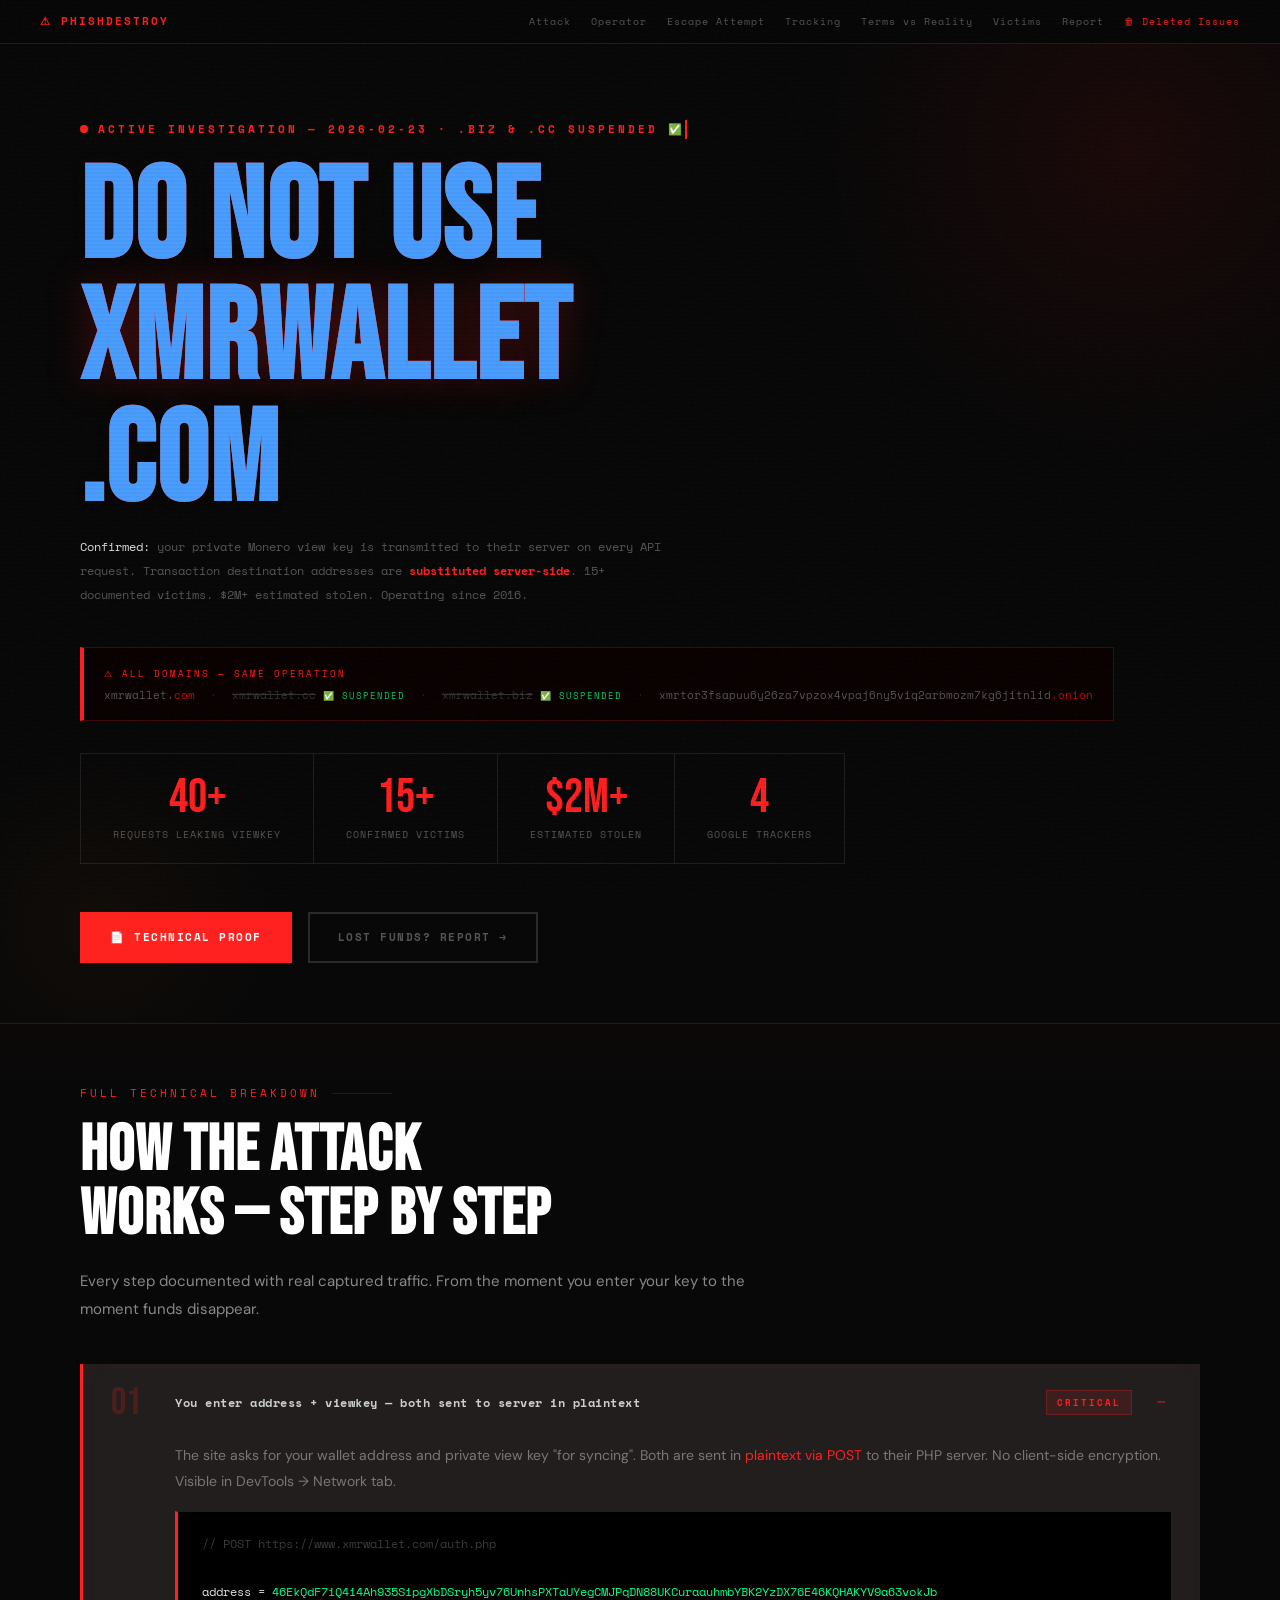
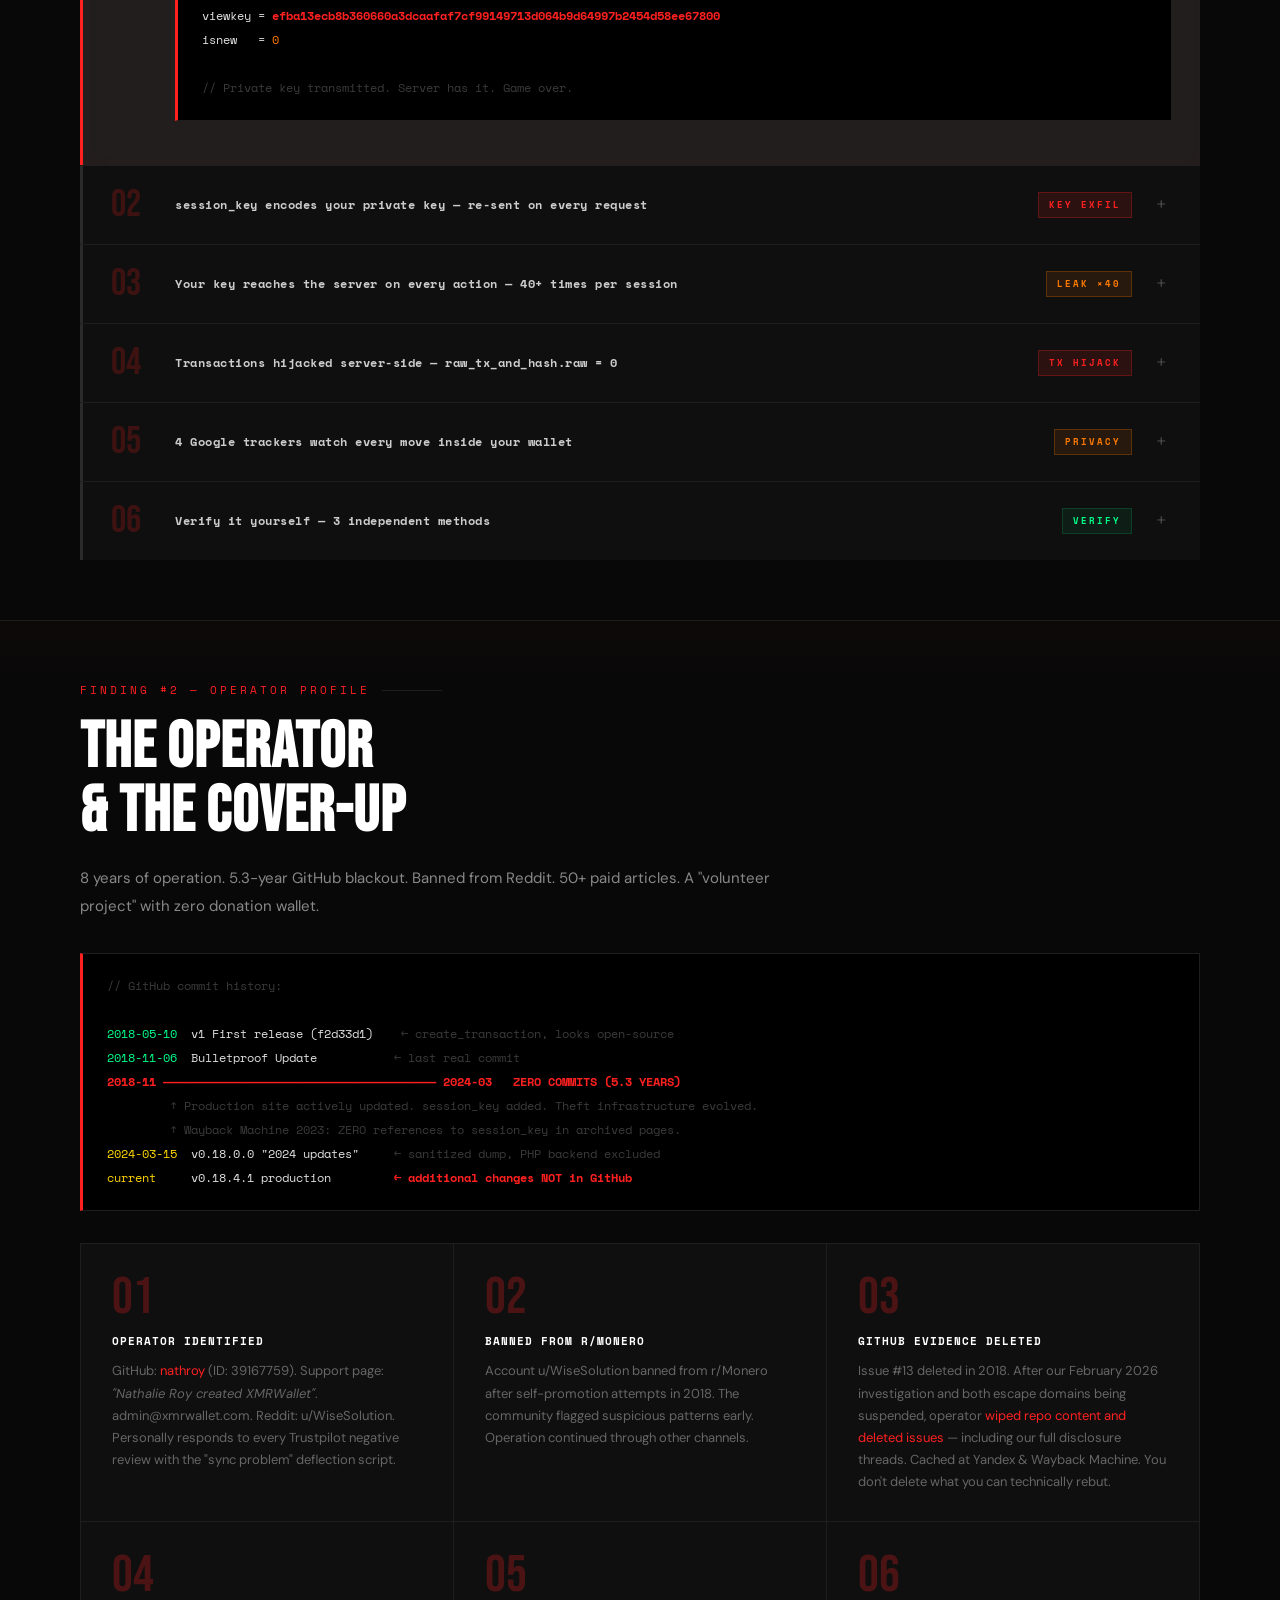
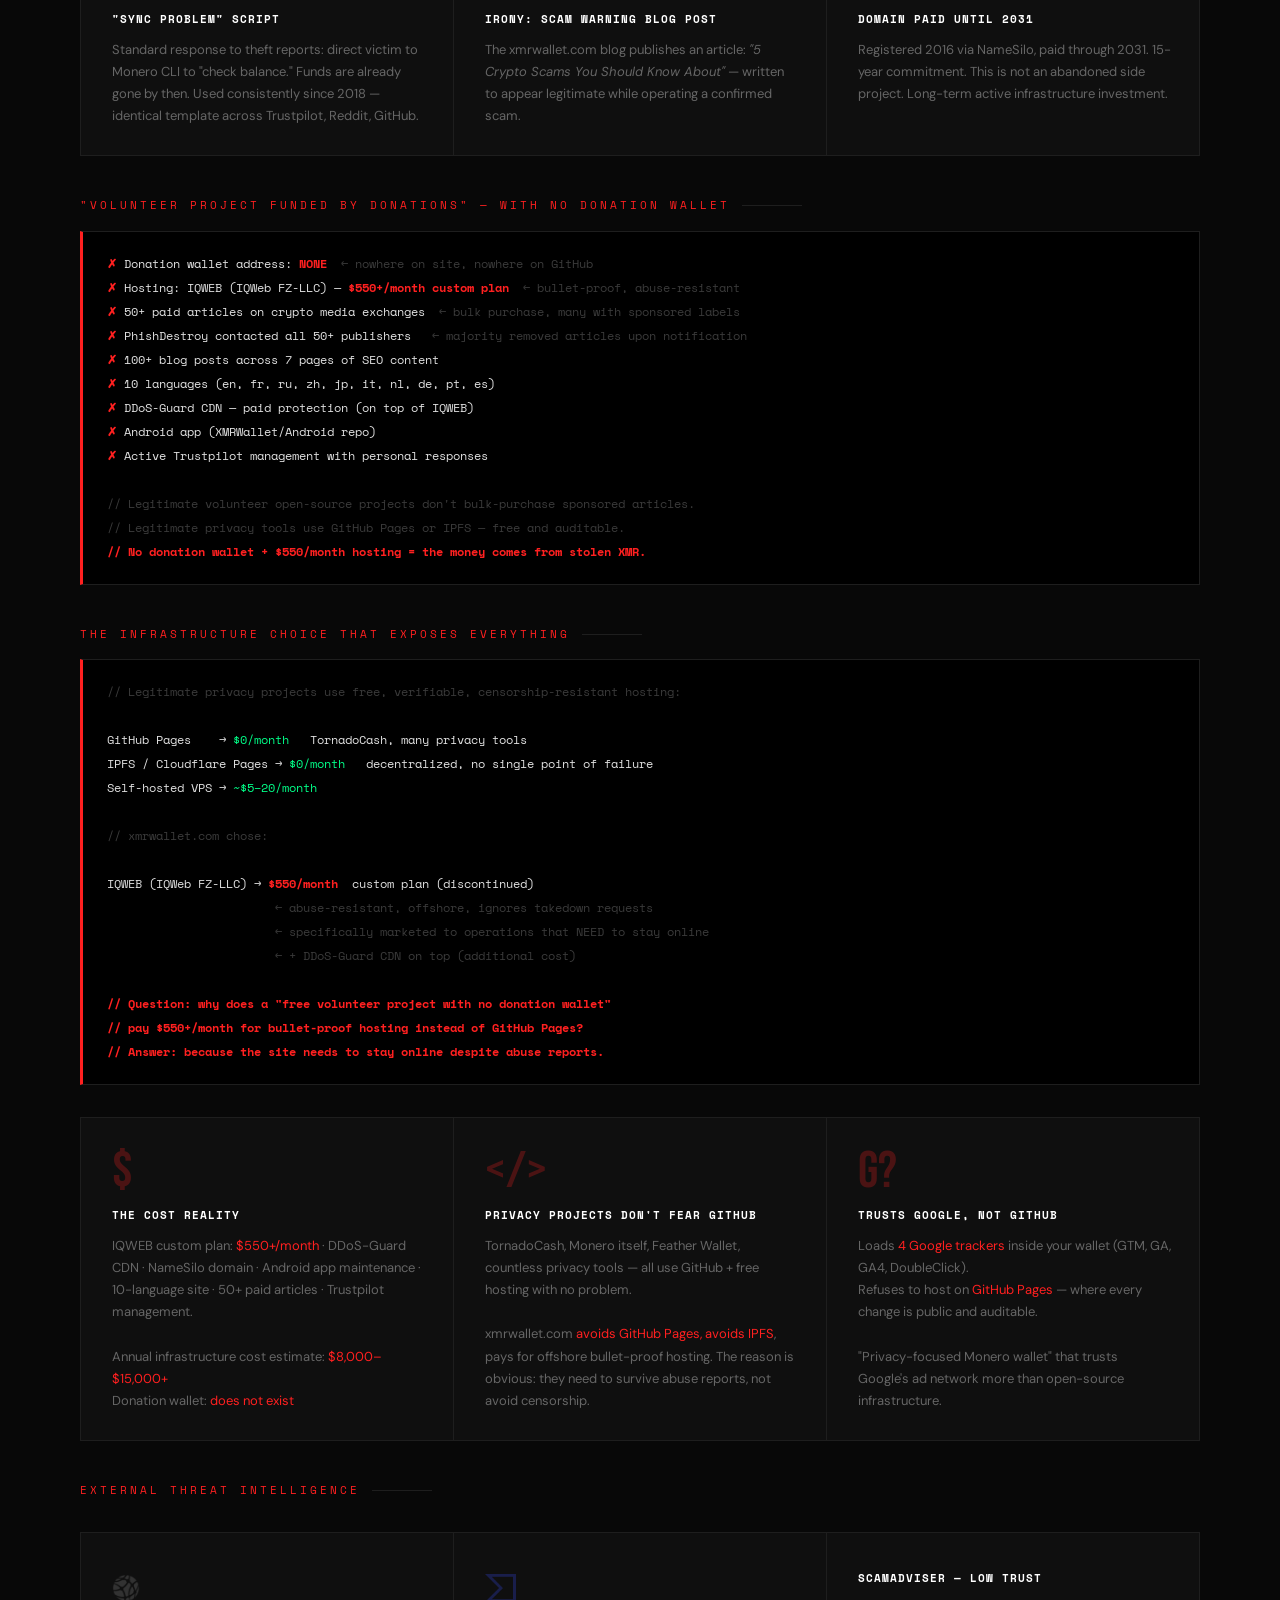
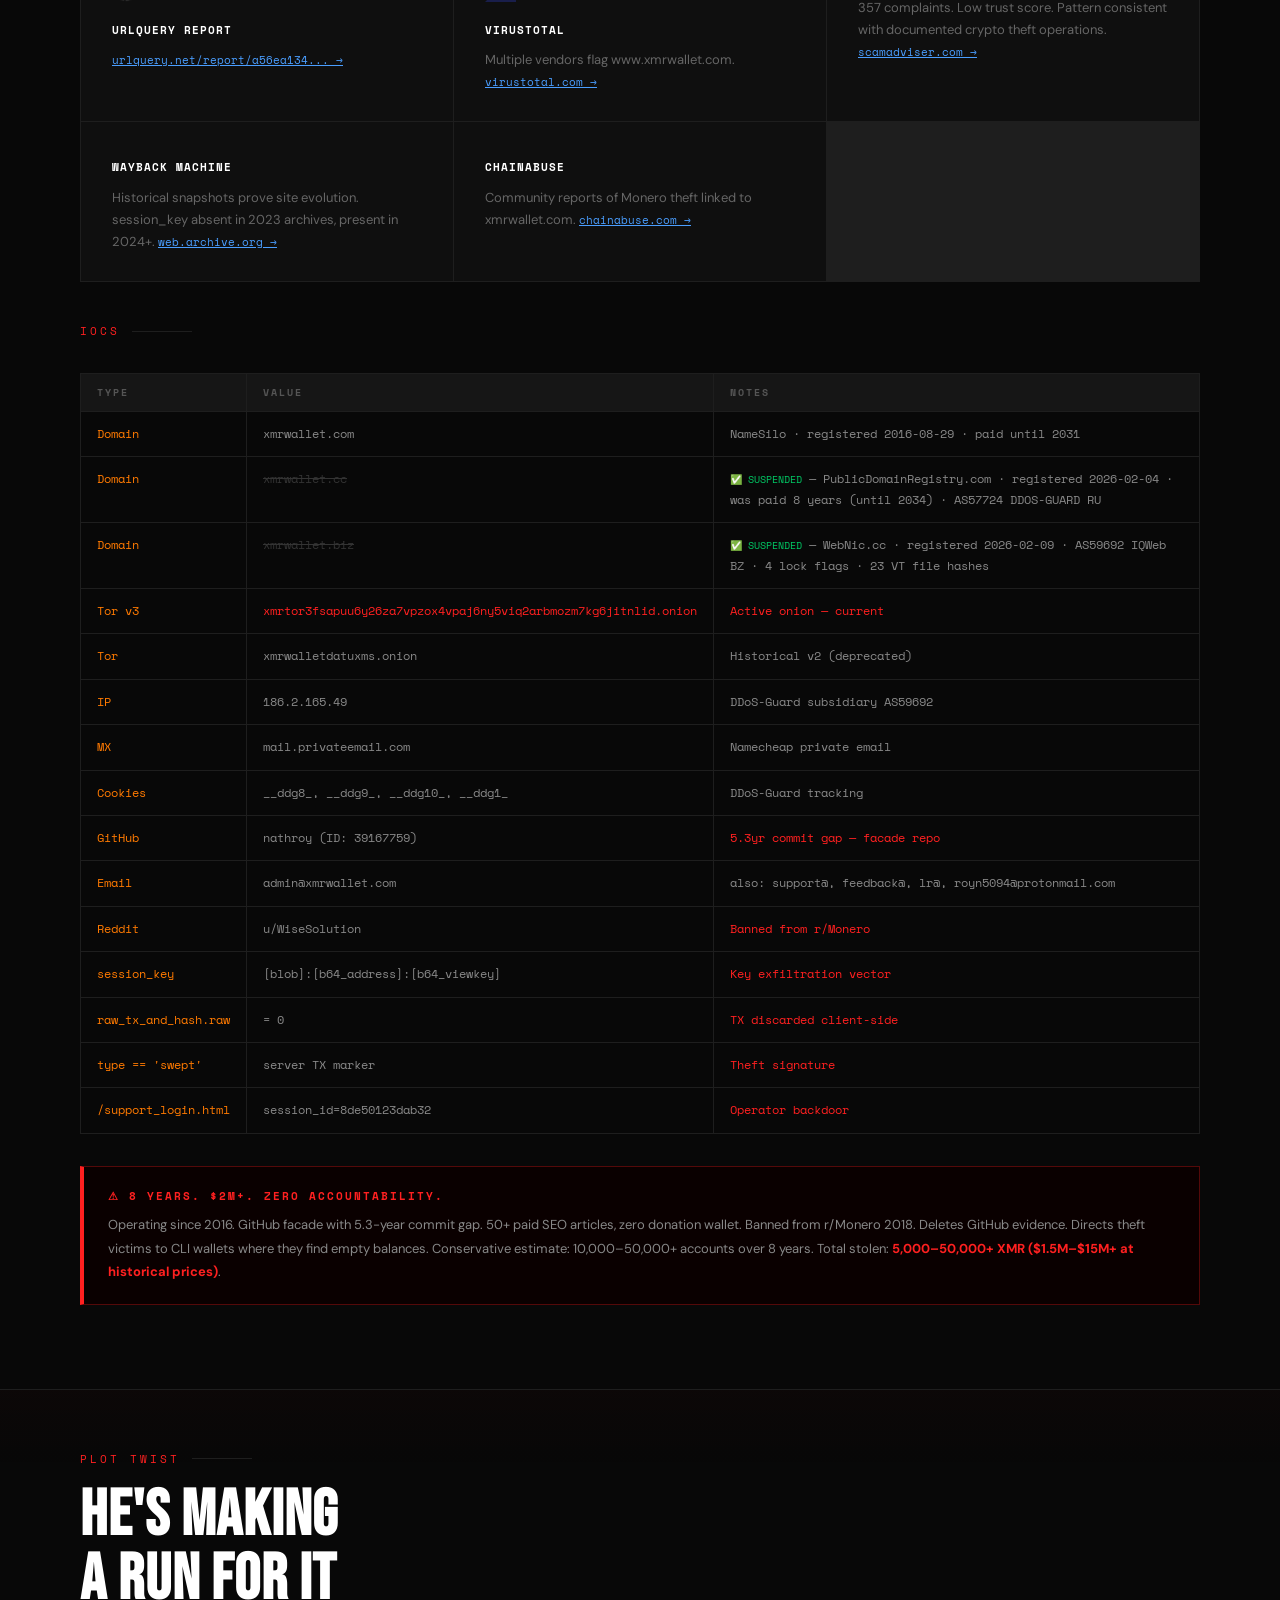
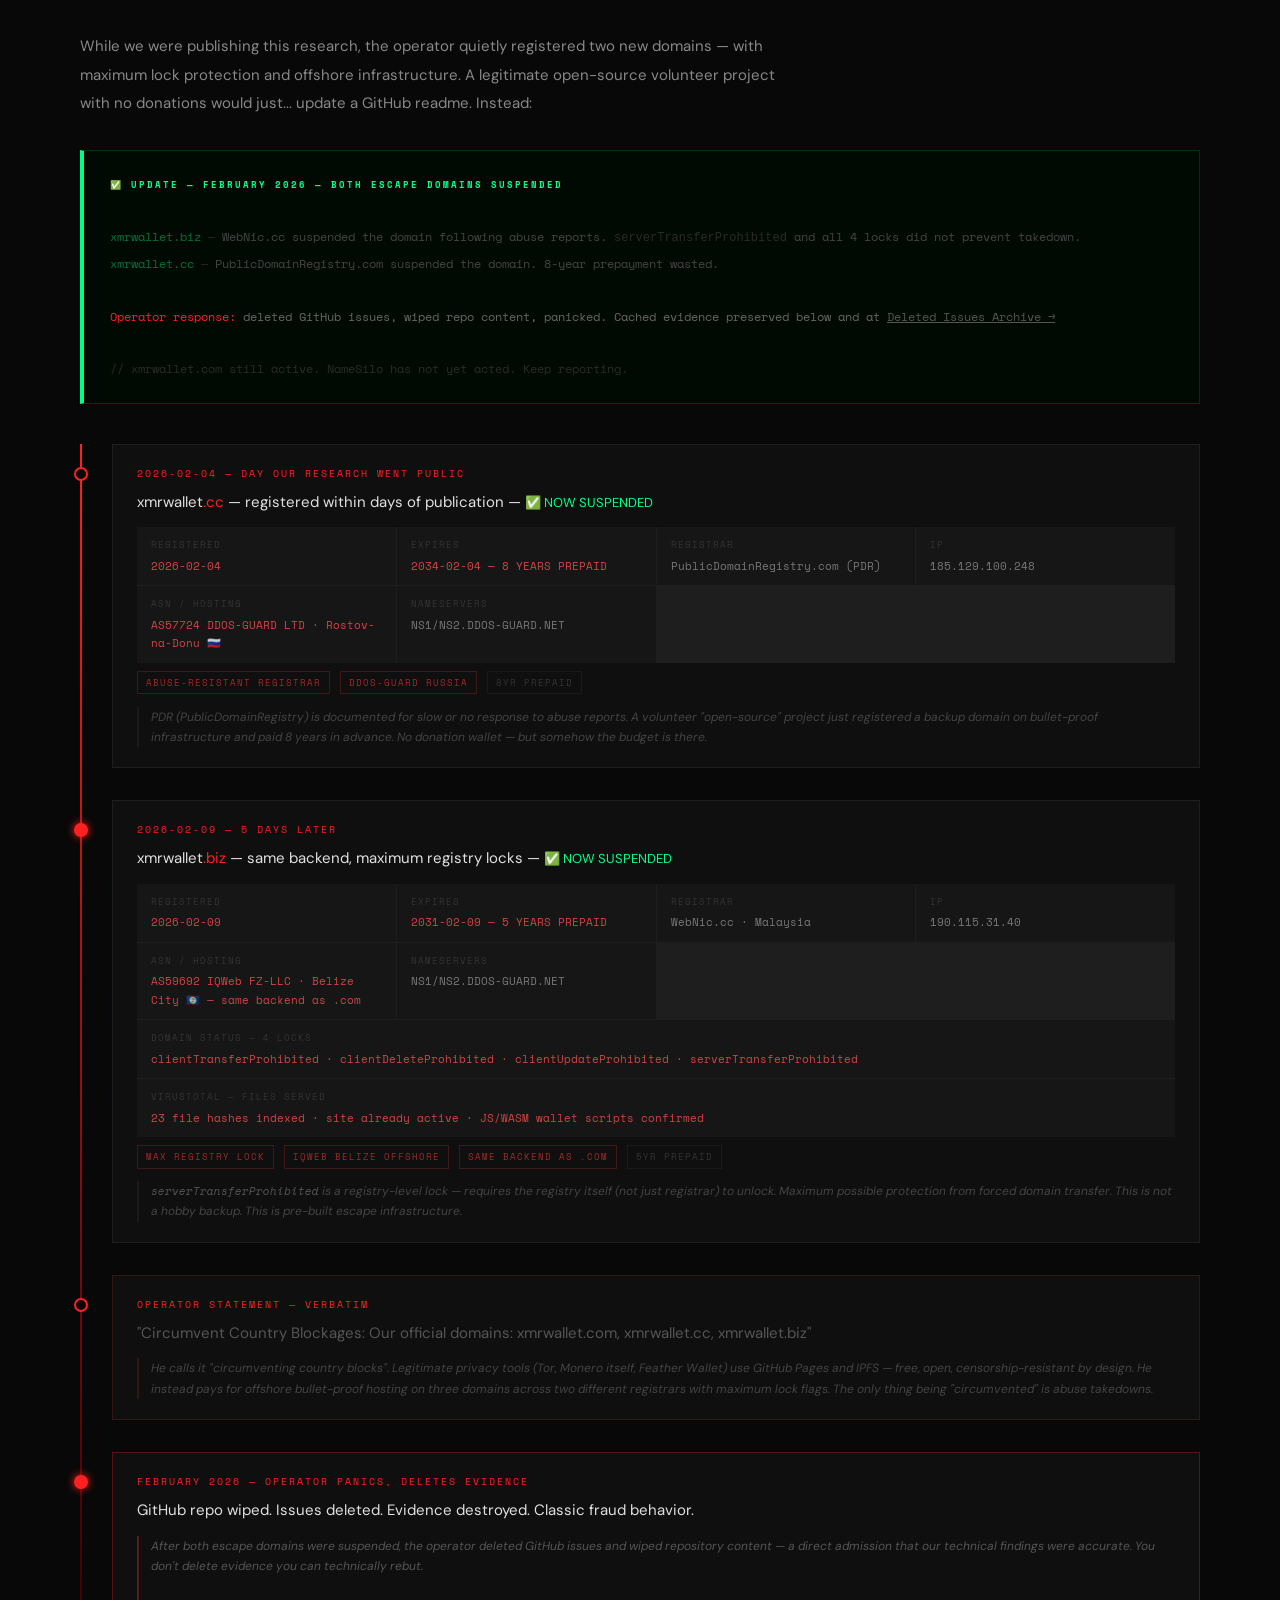
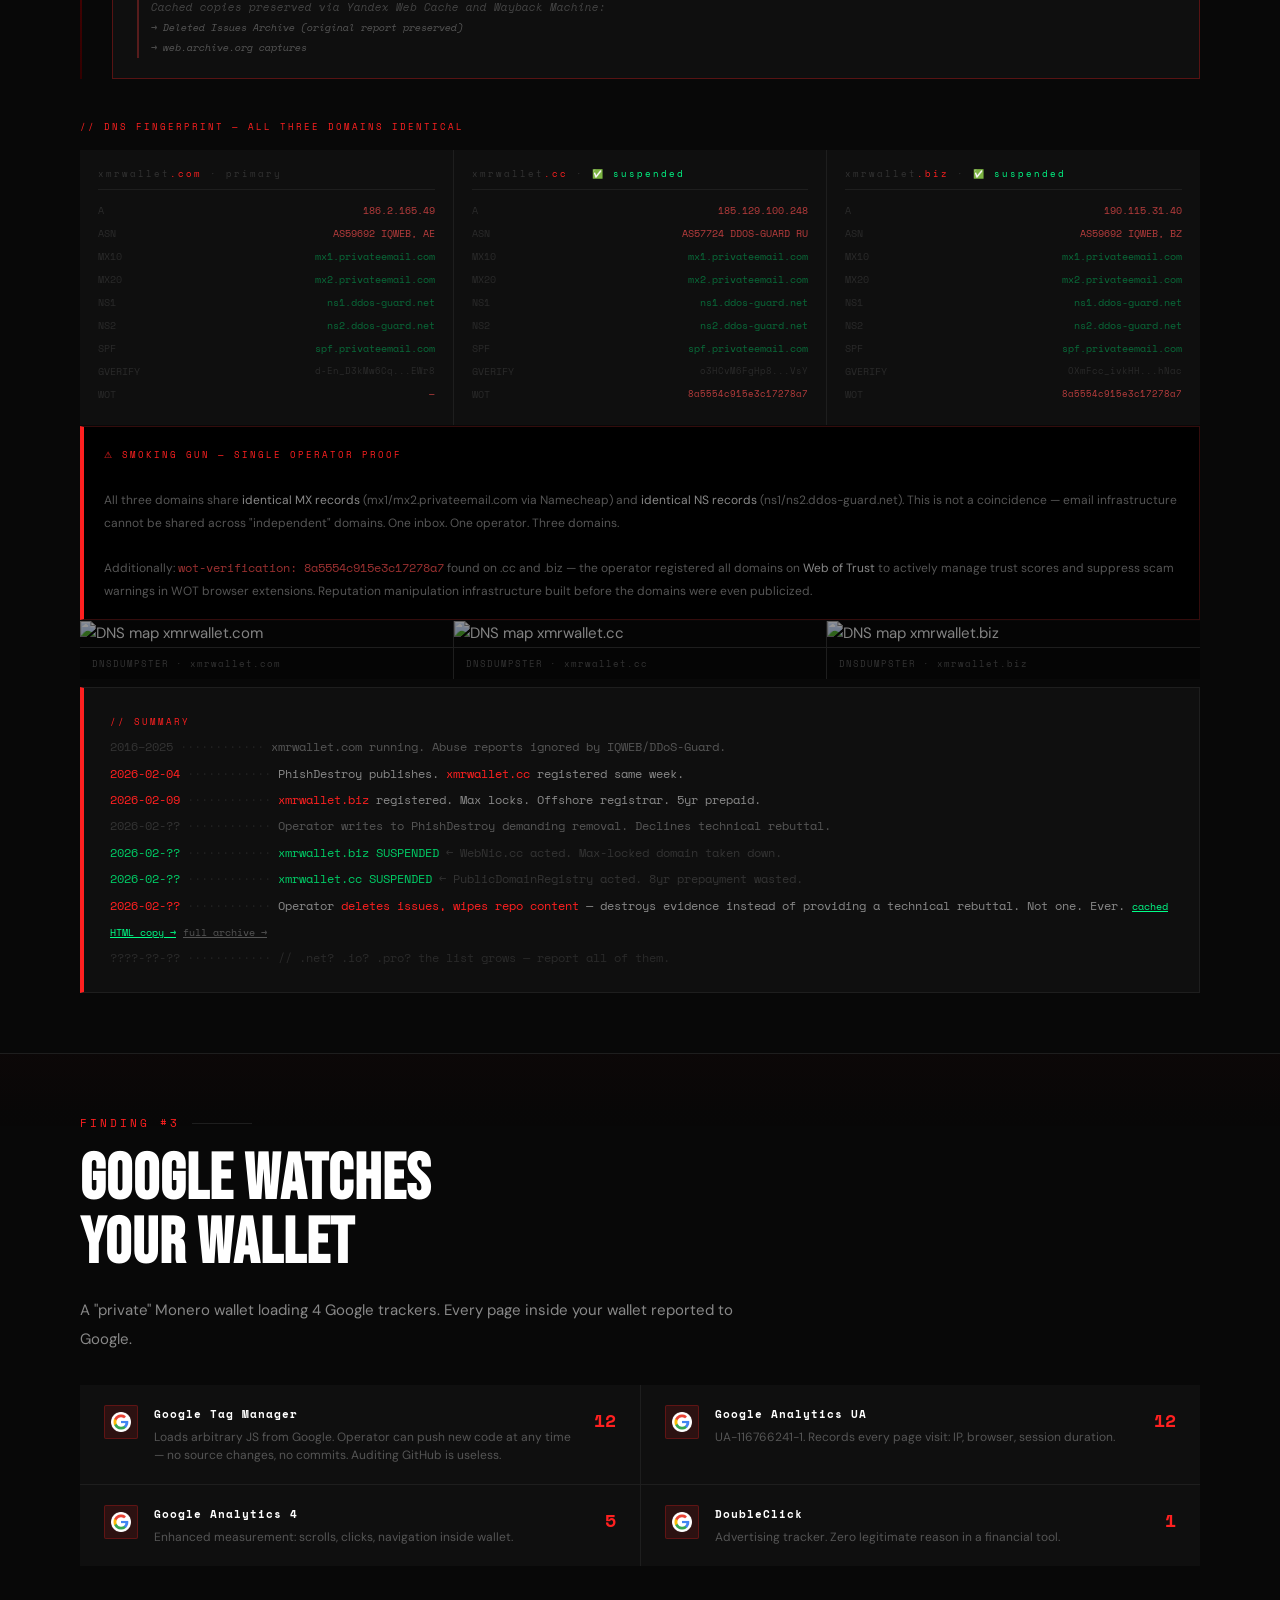
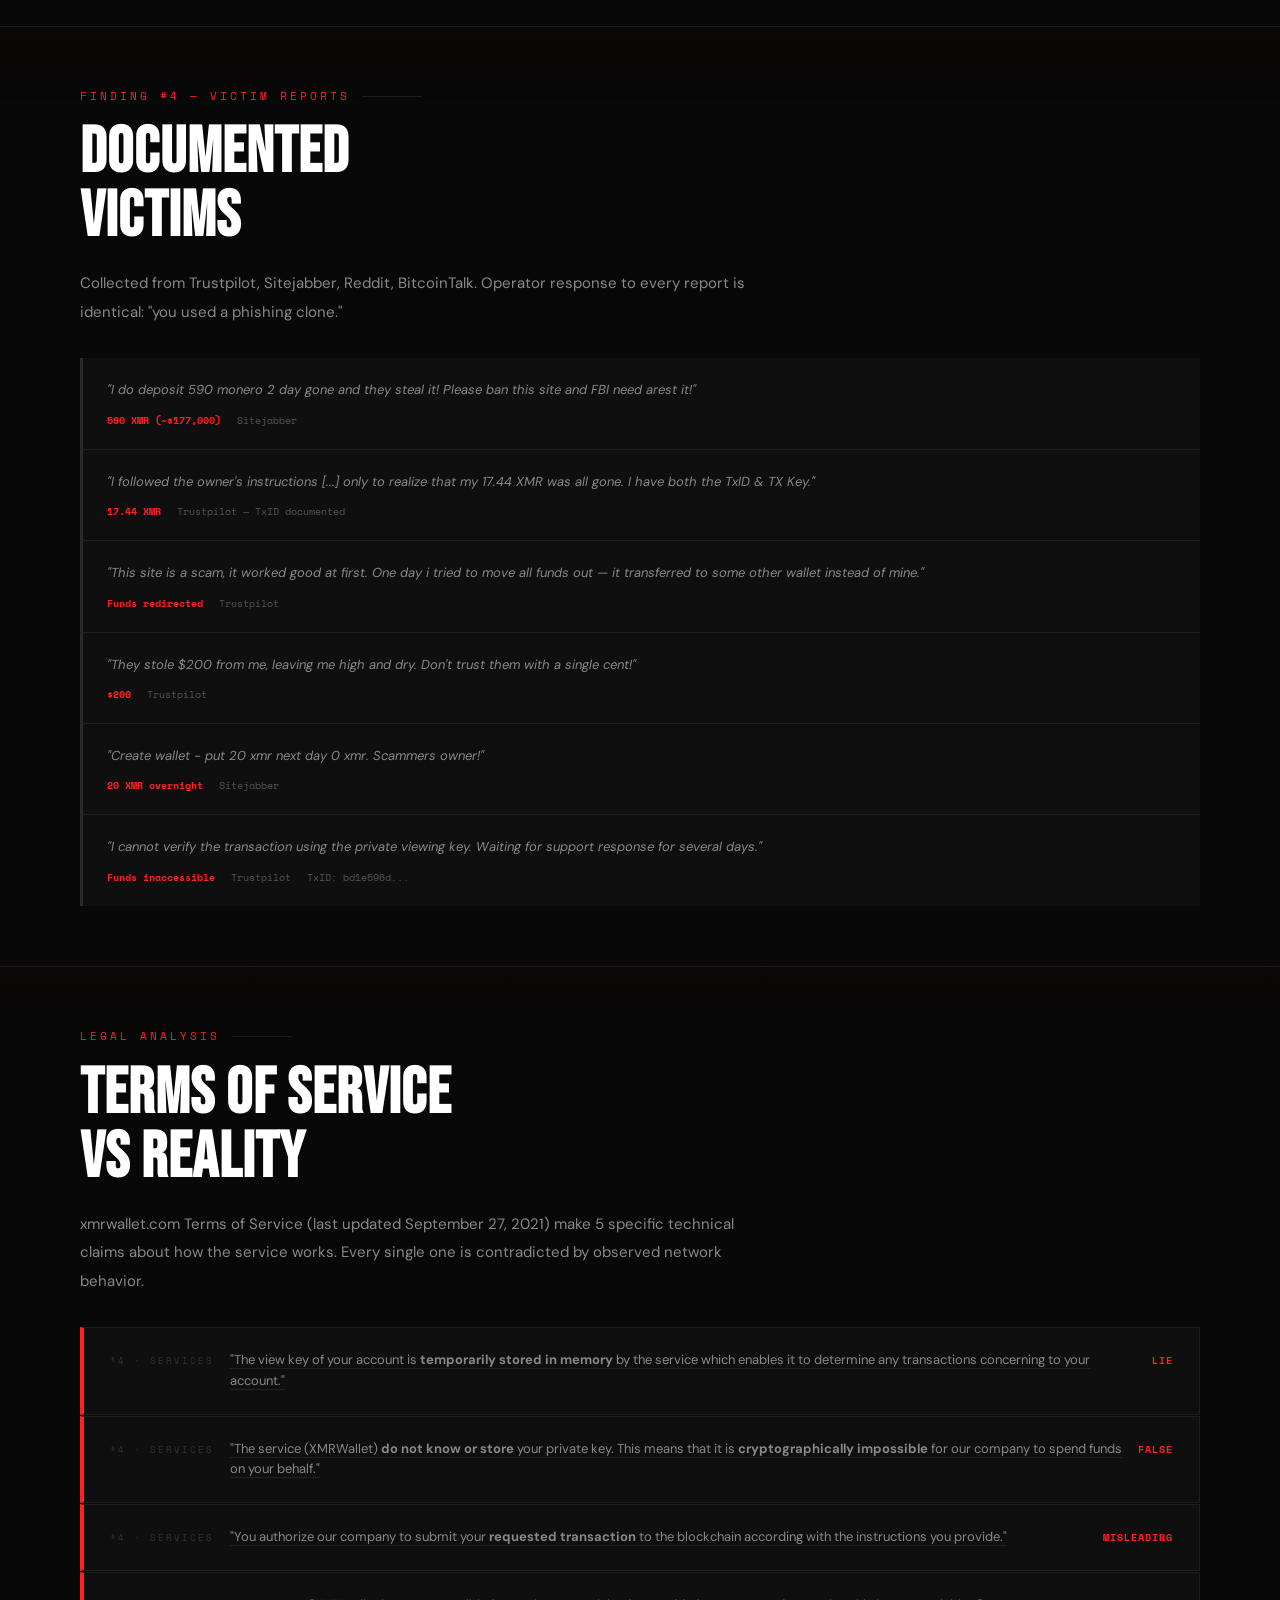
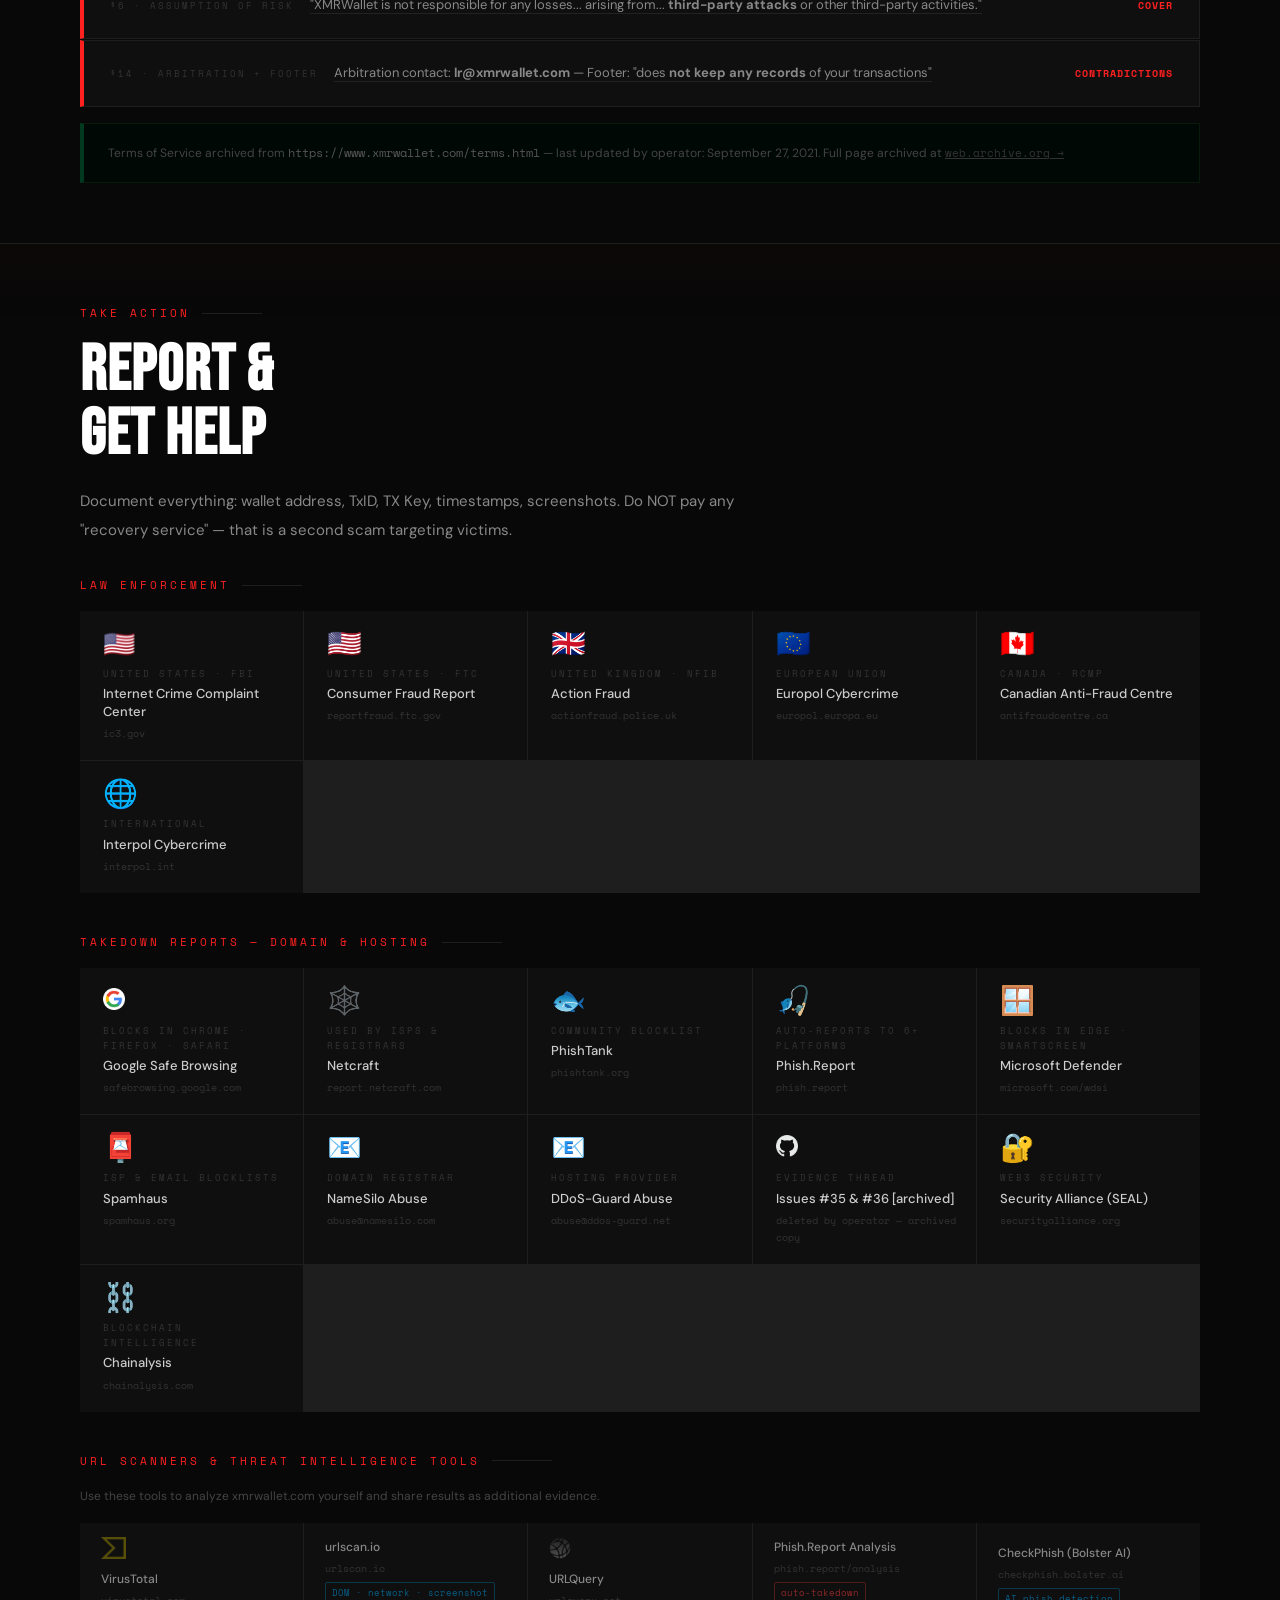
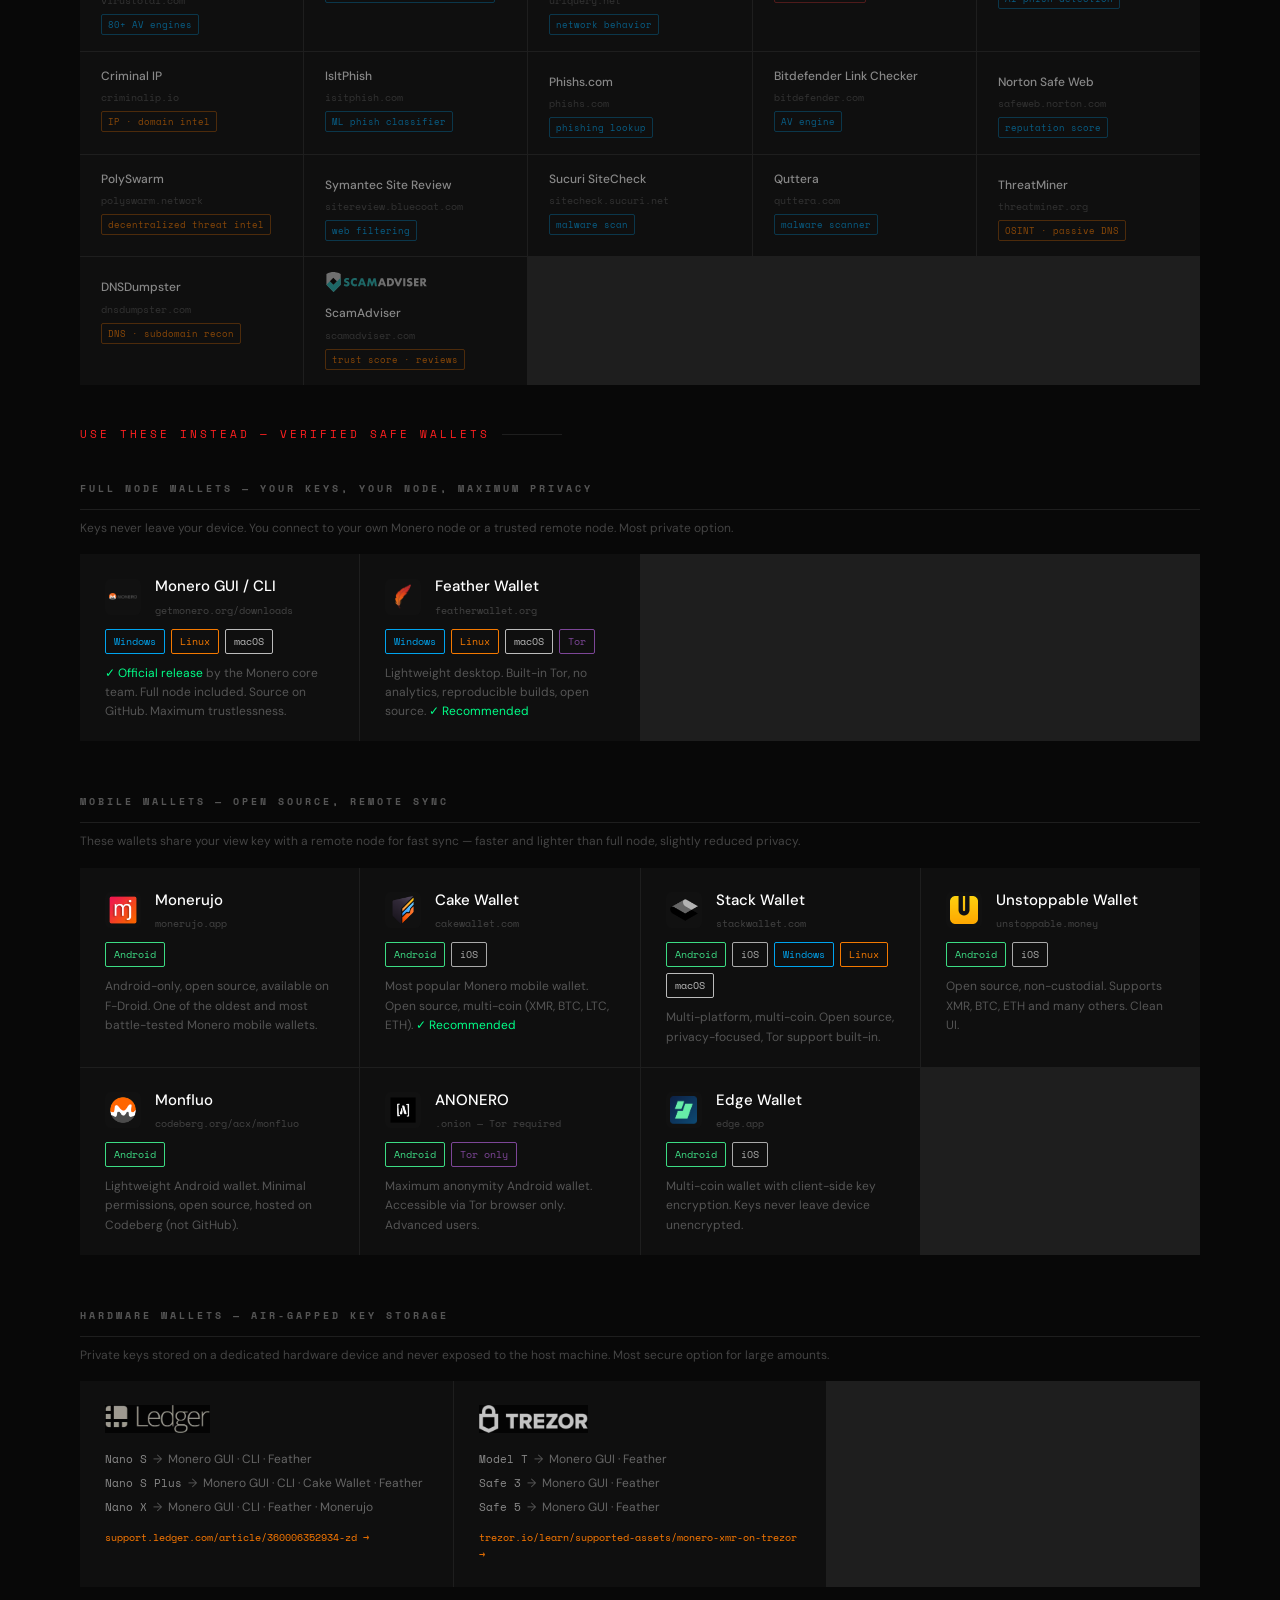
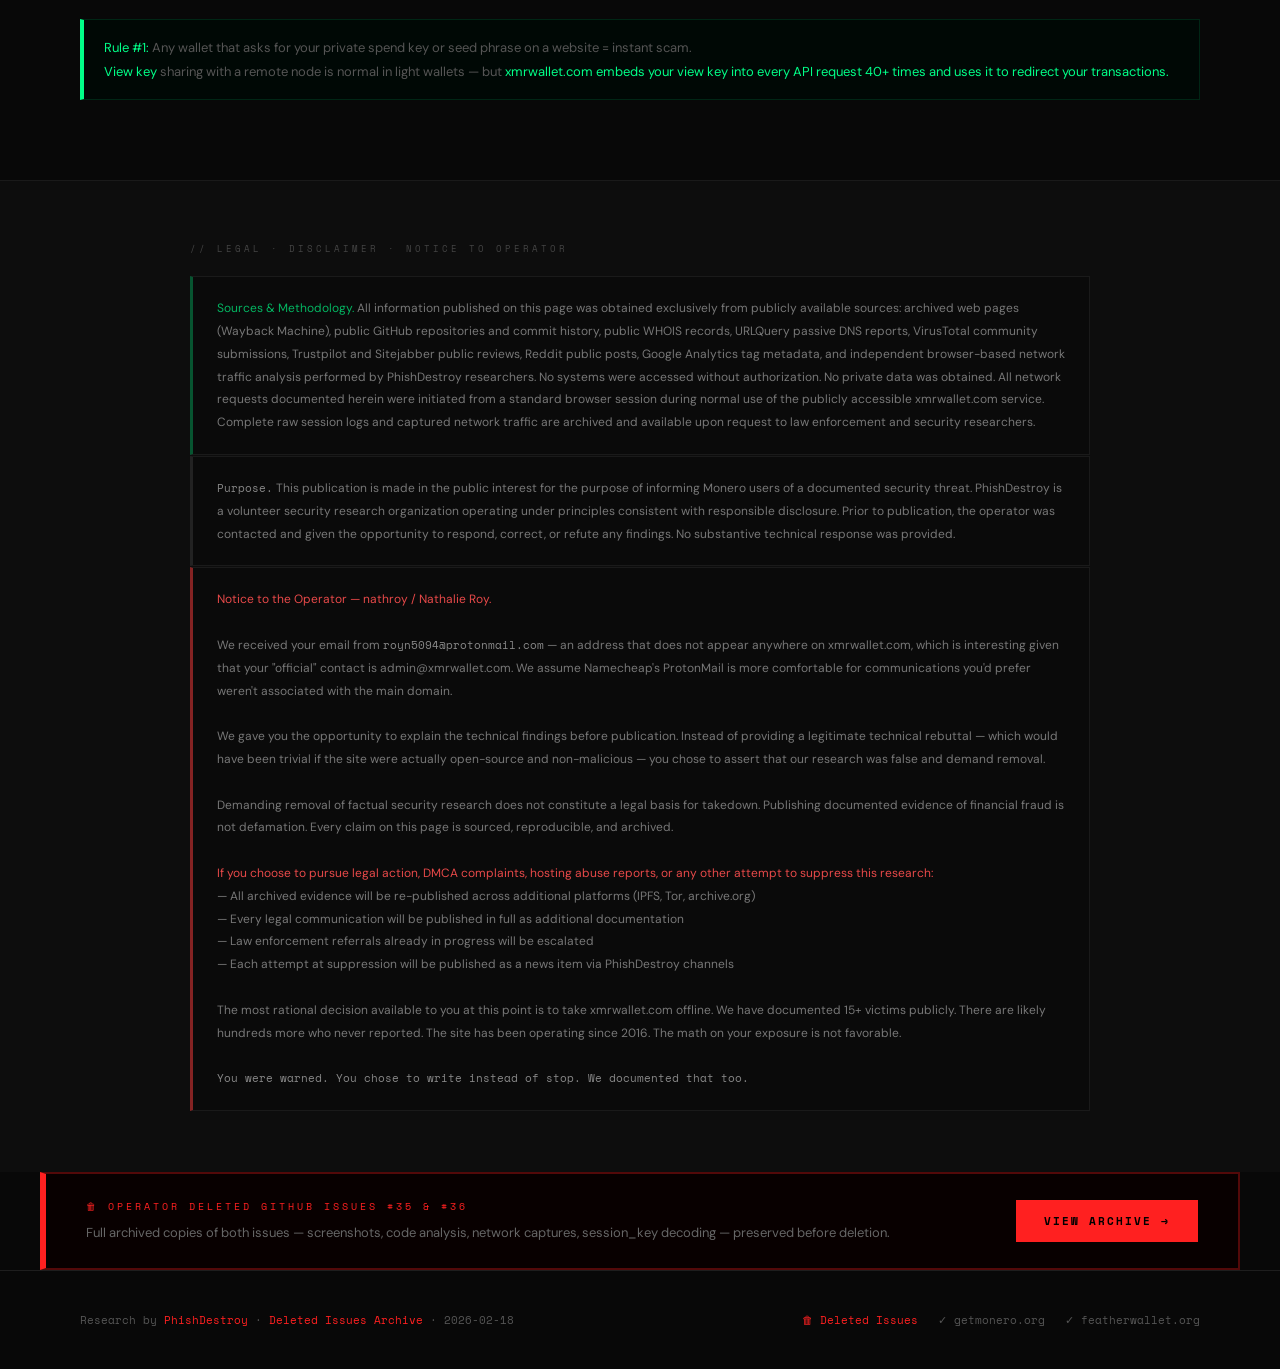
==== docs/index.html @ d32a3d75 "xmrwallet.com scam steal coin" ====
<!DOCTYPE html>
<html lang="en" prefix="og: https://ogp.me/ns#">
<head>
<meta charset="UTF-8">
<meta name="viewport" content="width=device-width, initial-scale=1.0">
<title>xmrwallet.com Scam — Private Key Stolen, Funds Hijacked | Security Analysis</title>
<meta name="description" content="xmrwallet.com steals your Monero private view key AND hijacks transactions server-side. 15+ victims, $2M+ stolen. Full technical analysis with code proof.">
<meta name="keywords" content="xmrwallet scam, xmrwallet.com review, xmrwallet stolen funds, xmrwallet private key, monero wallet scam, xmr wallet scam, xmrwallet lost funds, xmrwallet trustpilot, is xmrwallet safe, xmrwallet security, monero web wallet danger, xmrwallet view key, xmrwallet google analytics, xmrwallet phishing, Nathalie Roy scam, nathroy github scam, xmrwallet deleted issues, xmrwallet evidence deleted, xmrwallet coverup, xmrwallet github deleted, xmrwallet.cc suspended, xmrwallet.biz suspended, xmrwallet escape domains">
<meta name="robots" content="index, follow, max-snippet:-1, max-image-preview:large">
<meta name="author" content="PhishDestroy Research">
<link rel="canonical" href="https://phishdestroy.github.io/DO-NOT-USE-xmrwallet-com/">
<meta property="og:type" content="article">
<meta property="og:title" content="xmrwallet.com — Server-Side TX Hijacking, View Key Theft, $2M+ Stolen">
<meta property="og:description" content="raw_tx_and_hash.raw=0 — client builds TX then discards it. Server redirects funds. 15+ victims, $2M+ stolen. Full code proof.">
<meta name="google-site-verification" content="8wA-SlS6ak6av_9wgBadM4eOBSfT-uIQg_V4eA90jVI" />
<meta property="og:url" content="https://phishdestroy.github.io/DO-NOT-USE-xmrwallet-com/">
<meta property="og:image" content="https://phishdestroy.github.io/DO-NOT-USE-xmrwallet-com/img/og-image.svg">
<meta property="og:site_name" content="PhishDestroy Research">
<meta name="twitter:card" content="summary_large_image">
<meta name="twitter:title" content="xmrwallet.com steals Monero — code proof inside">
<meta name="twitter:description" content="Private view key stolen on every request. Transactions hijacked server-side (raw_tx_and_hash.raw=0). 15+ victims, $2M+ stolen. Operator deleted GitHub evidence — we archived it.">
<meta name="twitter:image" content="https://phishdestroy.github.io/DO-NOT-USE-xmrwallet-com/img/og-image.svg">
<script type="application/ld+json">{"@context":"https://schema.org","@type":"FAQPage","mainEntity":[{"@type":"Question","name":"Is xmrwallet.com a scam?","acceptedAnswer":{"@type":"Answer","text":"Yes. xmrwallet.com performs server-side transaction hijacking: the client builds a transaction then discards it (raw_tx_and_hash.raw=0), sending only metadata to the server. The server constructs its own transaction and can redirect funds to any address. Additionally, the private view key is transmitted to the server on every API request."}},{"@type":"Question","name":"Who runs xmrwallet.com?","acceptedAnswer":{"@type":"Answer","text":"The operator is identified as Nathalie Roy (Canada). GitHub: nathroy (ID 39167759). Email: admin@xmrwallet.com. Reddit: u/WiseSolution — banned from r/Monero."}},{"@type":"Question","name":"Is xmrwallet.com safe?","acceptedAnswer":{"@type":"Answer","text":"No. xmrwallet.com is not safe. It performs server-side transaction hijacking, collects private view keys, loads 4 Google trackers, uses DDoS-Guard offshore hosting to evade takedowns, and has manipulated reviews on Trustpilot."}},{"@type":"Question","name":"Did xmrwallet.com delete evidence?","acceptedAnswer":{"@type":"Answer","text":"Yes. After PhishDestroy published GitHub issues #35 and #36 documenting server-side TX hijacking and view key theft, and after both escape domains (xmrwallet.biz and xmrwallet.cc) were suspended, the operator (nathroy / Nathalie Roy) deleted the issues and wiped repository content. All evidence was archived before deletion."}},{"@type":"Question","name":"What is the best Monero wallet?","acceptedAnswer":{"@type":"Answer","text":"Use only official wallets: Monero GUI (getmonero.org), Feather Wallet, Monerujo (Android), Cake Wallet (iOS/Android). Never use web wallets requiring your private key."}}]}</script>
<script type="application/ld+json">{"@context":"https://schema.org","@type":"Article","headline":"xmrwallet.com Scam — Private Key Stolen, Funds Hijacked","author":{"@type":"Organization","name":"PhishDestroy Research","url":"https://github.com/phishdestroy"},"datePublished":"2026-02-13","dateModified":"2026-02-24","description":"xmrwallet.com steals your Monero private view key and hijacks transactions server-side. 15+ victims, $2M+ stolen. Operator deleted evidence after exposure — full archive preserved.","publisher":{"@type":"Organization","name":"PhishDestroy Research"},"mainEntityOfPage":"https://phishdestroy.github.io/DO-NOT-USE-xmrwallet-com/"}</script>
<link rel="preconnect" href="https://fonts.googleapis.com">
<link href="https://fonts.googleapis.com/css2?family=Space+Mono:wght@400;700&family=Bebas+Neue&family=DM+Sans:ital,wght@0,300;0,400;0,500;1,400&display=swap" rel="stylesheet">
<link rel="icon" href="data:image/svg+xml,<svg xmlns='http://www.w3.org/2000/svg' viewBox='0 0 32 32'><rect width='32' height='32' fill='%23080808'/><rect width='4' height='32' fill='%23FF2020'/><text x='8' y='24' font-family='monospace' font-size='20' fill='%23FF2020'>⚠</text></svg>">
<style>
:root{--red:#FF2020;--red-dim:rgba(255,32,32,0.12);--orange:#FF7A00;--yellow:#FFD600;--green:#00FF88;--blue:#4A9EFF;--bg:#080808;--bg2:#0F0F0F;--bg3:#161616;--border:#1E1E1E;--border2:#2A2A2A;--text:#E0E0E0;--muted:#555;--mono:'Space Mono',monospace;--display:'Bebas Neue',sans-serif;--body:'DM Sans',sans-serif;}
*,*::before,*::after{box-sizing:border-box;margin:0;padding:0;}
::selection{background:rgba(255,32,32,0.3);color:#fff;}
html{scroll-behavior:smooth;}
body{background:var(--bg);color:var(--text);font-family:var(--body);font-size:15px;line-height:1.7;overflow-x:hidden;}
body::before{content:'';position:fixed;inset:0;background-image:url("data:image/svg+xml,%3Csvg viewBox='0 0 256 256' xmlns='http://www.w3.org/2000/svg'%3E%3Cfilter id='n'%3E%3CfeTurbulence type='fractalNoise' baseFrequency='0.9' numOctaves='4' stitchTiles='stitch'/%3E%3C/filter%3E%3Crect width='100%25' height='100%25' filter='url(%23n)' opacity='0.03'/%3E%3C/svg%3E");pointer-events:none;z-index:1000;opacity:0.4;}
body::after{content:'';position:fixed;inset:0;background:repeating-linear-gradient(0deg,transparent,transparent 2px,rgba(0,0,0,0.03) 2px,rgba(0,0,0,0.03) 4px);pointer-events:none;z-index:999;}
nav{position:fixed;top:0;left:0;right:0;z-index:100;display:flex;align-items:center;justify-content:space-between;padding:12px 40px;background:rgba(8,8,8,0.92);backdrop-filter:blur(16px) saturate(1.2);border-bottom:1px solid var(--border);transition:box-shadow 0.3s,padding 0.3s;}
nav.scrolled{padding:8px 40px;box-shadow:0 4px 30px rgba(255,32,32,0.04);}
.nav-logo{font-family:var(--mono);font-size:11px;font-weight:700;color:var(--red);letter-spacing:2px;text-transform:uppercase;text-decoration:none;transition:text-shadow 0.3s;}
.nav-logo:hover{text-shadow:0 0 12px rgba(255,32,32,0.5);}
.nav-links{display:flex;gap:20px;}
.nav-links a{font-family:var(--mono);font-size:10px;color:var(--muted);text-decoration:none;letter-spacing:1px;transition:color 0.2s;position:relative;}
.nav-links a:hover{color:var(--text);}
.nav-links a.active{color:var(--red);}
.nav-links a::after{content:'';position:absolute;bottom:-4px;left:0;width:0;height:1px;background:var(--red);transition:width 0.3s ease;}
.nav-links a:hover::after,.nav-links a.active::after{width:100%;}
.hero{min-height:100vh;display:flex;flex-direction:column;justify-content:center;align-items:flex-start;padding:120px 80px 60px;position:relative;overflow:hidden;}
.hero::before{content:'';position:absolute;top:-200px;right:-200px;width:700px;height:700px;background:radial-gradient(circle,rgba(255,32,32,0.08) 0%,transparent 65%);animation:pulse 4s ease-in-out infinite;pointer-events:none;transform:translate(var(--px,0),var(--py,0));transition:transform 0.3s ease-out;}
.hero::after{content:'';position:absolute;bottom:-100px;left:-100px;width:400px;height:400px;background:radial-gradient(circle,rgba(255,122,0,0.04) 0%,transparent 65%);animation:pulse 6s ease-in-out infinite reverse;pointer-events:none;transform:translate(calc(var(--px,0) * -0.5),calc(var(--py,0) * -0.5));transition:transform 0.3s ease-out;}
@keyframes pulse{0%,100%{transform:scale(1);opacity:1}50%{transform:scale(1.05);opacity:0.7}}
.hero-tag{font-family:var(--mono);font-size:11px;font-weight:700;letter-spacing:3px;color:var(--red);text-transform:uppercase;margin-bottom:20px;display:flex;align-items:center;gap:10px;}
.blink{width:8px;height:8px;background:var(--red);border-radius:50%;animation:blink 1.2s step-end infinite;flex-shrink:0;}
@keyframes blink{50%{opacity:0}}
@keyframes typewriter{from{width:0}to{width:100%}}
@keyframes cursor{50%{border-color:transparent}}
.typewriter{overflow:hidden;white-space:nowrap;border-right:2px solid var(--red);animation:typewriter 1.2s steps(30) 0.3s both,cursor 0.8s step-end 1.5s infinite;display:inline-block;max-width:100%;}
h1{font-family:var(--display);font-size:clamp(60px,10vw,130px);line-height:0.95;letter-spacing:2px;color:#fff;margin-bottom:12px;position:relative;}
h1 .red{color:var(--red);text-shadow:0 0 40px rgba(255,32,32,0.25);}
h1 .dim{color:#333;text-shadow:0 0 20px rgba(255,32,32,0.04);}
@keyframes glitch1{0%,94%,100%{clip-path:inset(0 0 100% 0);transform:translate(0)}95%{clip-path:inset(20% 0 60% 0);transform:translate(-4px,2px)}97%{clip-path:inset(50% 0 30% 0);transform:translate(4px,-2px)}99%{clip-path:inset(80% 0 5% 0);transform:translate(-2px,1px)}}
h1::before,h1::after{content:attr(data-text);position:absolute;left:0;top:0;font-family:inherit;font-size:inherit;line-height:inherit;letter-spacing:inherit;color:#fff;pointer-events:none;}
h1::before{color:var(--red);animation:glitch1 8s infinite;}
h1::after{color:#4A9EFF;animation:glitch1 8s 0.4s infinite;}
.hero-sub{font-family:var(--mono);font-size:12px;color:var(--muted);margin-bottom:40px;max-width:600px;line-height:2;}
.hero-sub span{color:var(--text);}
.hero-sub .hi{color:var(--red);font-weight:700;}
.hero-stats{display:flex;gap:0;border:1px solid var(--border);margin-bottom:48px;flex-wrap:wrap;}
.hstat{padding:20px 32px;border-right:1px solid var(--border);text-align:center;transition:background 0.3s,box-shadow 0.3s;}
.hstat:last-child{border-right:none;}
.hstat:hover{background:rgba(255,32,32,0.03);box-shadow:inset 0 -2px 0 var(--red);}
.hstat-n{font-family:var(--display);font-size:48px;color:var(--red);line-height:1;display:block;transition:text-shadow 0.3s;}
.hstat:hover .hstat-n{text-shadow:0 0 20px rgba(255,32,32,0.4);}
.hstat-l{font-family:var(--mono);font-size:10px;color:var(--muted);letter-spacing:1px;text-transform:uppercase;margin-top:4px;display:block;}
.cta-row{display:flex;gap:16px;flex-wrap:wrap;}
.btn{font-family:var(--mono);font-size:11px;font-weight:700;letter-spacing:1.5px;text-transform:uppercase;padding:14px 28px;text-decoration:none;transition:all 0.2s;display:inline-flex;align-items:center;gap:10px;}
.btn-red{background:var(--red);color:#fff;border:2px solid var(--red);box-shadow:0 0 0 0 rgba(255,32,32,0);}
.btn-red:hover{background:transparent;color:var(--red);box-shadow:0 0 20px rgba(255,32,32,0.2),inset 0 0 20px rgba(255,32,32,0.05);}
.btn-ghost{background:transparent;color:var(--muted);border:2px solid var(--border2);}
.btn-ghost:hover{border-color:var(--text);color:var(--text);box-shadow:0 0 12px rgba(255,255,255,0.03);}
.section{padding:60px 80px;border-top:1px solid var(--border);position:relative;transition:background 0.5s,opacity 0.6s;opacity:0.4;}
.section.in-view{background:linear-gradient(180deg,rgba(255,32,32,0.02) 0%,transparent 80px);opacity:1;}
.section-label{font-family:var(--mono);font-size:11px;letter-spacing:3px;color:var(--red);text-transform:uppercase;margin-bottom:16px;display:flex;align-items:center;gap:12px;}
.section-label::after{content:'';flex:1;height:1px;background:var(--border);max-width:60px;}
.section-title{font-family:var(--display);font-size:clamp(36px,5vw,68px);line-height:1;color:#fff;margin-bottom:20px;letter-spacing:1px;}
.section-intro{font-size:15px;color:#888;max-width:700px;margin-bottom:32px;line-height:1.9;}
.code-block{background:#000;border:1px solid var(--border);border-left:3px solid var(--red);padding:20px 24px;font-family:var(--mono);font-size:12px;line-height:2;overflow-x:auto;margin:16px 0;white-space:pre;transition:border-left-color 0.3s,box-shadow 0.3s,border-color 0.3s;position:relative;}
.code-block:hover{border-left-color:var(--orange);border-color:var(--border2);box-shadow:inset 3px 0 12px rgba(255,122,0,0.06),0 4px 20px rgba(0,0,0,0.3);}
.c-url{color:#7EB8FF;}.c-key{color:var(--orange);}.c-val{color:var(--green);}.c-red{color:var(--red);font-weight:700;}.c-muted{color:#3a3a3a;}.c-yellow{color:var(--yellow);}
.cards{display:grid;grid-template-columns:repeat(auto-fill,minmax(280px,1fr));gap:1px;background:var(--border);border:1px solid var(--border);margin-top:32px;}
.card{background:var(--bg2);padding:28px;transition:background 0.3s,box-shadow 0.3s,transform 0.3s;border-left:3px solid transparent;}
.card:hover{background:var(--bg3);border-left-color:var(--red);box-shadow:inset 0 0 30px rgba(255,32,32,0.02);transform:translateY(-2px);}
.card-num{font-family:var(--display);font-size:52px;line-height:1;color:var(--red);opacity:0.25;margin-bottom:8px;transition:opacity 0.3s;}
.card:hover .card-num{opacity:0.5;}
.card-title{font-family:var(--mono);font-size:11px;font-weight:700;letter-spacing:1px;text-transform:uppercase;color:#fff;margin-bottom:10px;}
.card-body{font-size:13px;color:#666;line-height:1.7;}
.card-body strong{color:var(--red);font-weight:400;}
.cards.visible .card{animation:cardIn 0.4s ease both;}
.cards.visible .card:nth-child(1){animation-delay:0s}.cards.visible .card:nth-child(2){animation-delay:0.06s}.cards.visible .card:nth-child(3){animation-delay:0.12s}.cards.visible .card:nth-child(4){animation-delay:0.18s}.cards.visible .card:nth-child(5){animation-delay:0.24s}.cards.visible .card:nth-child(6){animation-delay:0.30s}
@keyframes cardIn{from{opacity:0;transform:translateY(16px)}to{opacity:1;transform:translateY(0)}}
.attack-timeline{display:flex;flex-direction:column;gap:1px;margin-top:40px;background:var(--border);}
.atk-step{background:var(--bg2);border-left:3px solid var(--border2);transition:border-color 0.3s,background 0.3s,box-shadow 0.3s;}
.atk-step:hover{border-left-color:var(--red);background:rgba(255,32,32,0.01);}
.atk-step.open{border-left-color:var(--red);background:rgba(255,32,32,0.015);box-shadow:inset 3px 0 16px rgba(255,32,32,0.03);}
.atk-step-header{display:flex;align-items:center;gap:20px;padding:20px 28px;cursor:pointer;user-select:none;}
.atk-step-header::after{content:'﹢';font-family:monospace;font-size:20px;color:var(--muted);margin-left:auto;transition:color 0.2s;}
.atk-step.open .atk-step-header::after{content:'﹣';color:var(--red);}
.atk-num{font-family:var(--display);font-size:38px;color:var(--red);opacity:0.2;line-height:1;flex-shrink:0;width:44px;}
.atk-step-title{font-family:var(--mono);font-size:12px;font-weight:700;color:#ccc;flex:1;letter-spacing:0.5px;}
.atk-badge{font-family:var(--mono);font-size:9px;font-weight:700;letter-spacing:2px;padding:4px 10px;flex-shrink:0;text-transform:uppercase;}
.atk-badge.bad{background:rgba(255,32,32,0.12);color:var(--red);border:1px solid rgba(255,32,32,0.25);animation:badgePulse 3s ease-in-out infinite;}
@keyframes badgePulse{0%,100%{box-shadow:0 0 0 0 rgba(255,32,32,0)}50%{box-shadow:0 0 8px 2px rgba(255,32,32,0.15);}}
.atk-badge.warn{background:rgba(255,122,0,0.1);color:var(--orange);border:1px solid rgba(255,122,0,0.25);}
.atk-badge.ok{background:rgba(0,255,136,0.06);color:var(--green);border:1px solid rgba(0,255,136,0.15);}
.atk-body{display:none;padding:0 28px 28px 92px;}
.atk-step.open .atk-body{display:block;animation:fadeDown 0.25s ease;}
@keyframes fadeDown{from{opacity:0;transform:translateY(-6px)}to{opacity:1;transform:translateY(0)}}
.atk-explain{font-size:14px;color:#777;line-height:1.9;margin-bottom:16px;}
.atk-explain code{font-family:var(--mono);font-size:11px;color:#aaa;background:#111;padding:2px 6px;}
.atk-explain strong{color:var(--red);font-weight:400;}
.tracking-grid{display:grid;grid-template-columns:1fr 1fr;gap:1px;background:var(--border);margin-top:32px;}
.tracker-item{background:var(--bg2);padding:20px 24px;display:flex;align-items:flex-start;gap:16px;transition:background 0.3s,transform 0.3s;}
.tracker-item:hover{background:rgba(255,32,32,0.02);transform:translateX(3px);}
.tracker-icon{width:34px;height:34px;background:var(--red-dim);border:1px solid rgba(255,32,32,0.25);border-radius:2px;display:flex;align-items:center;justify-content:center;font-size:15px;flex-shrink:0;}
.tracker-name{font-family:var(--mono);font-size:11px;font-weight:700;color:#fff;letter-spacing:1px;margin-bottom:4px;}
.tracker-desc{font-size:12px;color:var(--muted);line-height:1.5;}
.tracker-count{margin-left:auto;font-family:var(--mono);font-size:18px;font-weight:700;color:var(--red);flex-shrink:0;animation:pulseBig 2s ease-in-out infinite;}
@keyframes pulseBig{0%,100%{opacity:1}50%{opacity:0.4}}
.victim-list{margin-top:32px;display:flex;flex-direction:column;gap:1px;background:var(--border);}
.victim{background:var(--bg2);border-left:3px solid var(--border2);padding:20px 24px;transition:border-color 0.3s,background 0.3s,transform 0.3s;position:relative;overflow:hidden;}
.victim:hover{background:rgba(255,32,32,0.015);transform:translateX(4px);}
.victim::before{content:'';position:absolute;left:0;top:0;width:3px;height:0;background:var(--red);transition:height 0.4s ease;box-shadow:0 0 8px rgba(255,32,32,0.3);}
.victim:hover::before{height:100%;}
.victim-quote{font-size:13px;color:#888;font-style:italic;line-height:1.8;margin-bottom:10px;}
.victim-meta{font-family:var(--mono);font-size:10px;color:var(--muted);display:flex;gap:16px;flex-wrap:wrap;}
.victim-meta .amount{color:var(--red);font-weight:700;}
.ioc-table{width:100%;border-collapse:collapse;margin-top:32px;font-family:var(--mono);font-size:12px;}
.ioc-table th{text-align:left;padding:10px 16px;background:var(--bg3);color:var(--muted);font-size:10px;letter-spacing:2px;border:1px solid var(--border);}
.ioc-table td{padding:12px 16px;border:1px solid var(--border);color:#888;vertical-align:top;}
.ioc-table td:first-child{color:var(--orange);white-space:nowrap;}
.ioc-table td.red{color:var(--red);}
.ioc-table tr{transition:background 0.2s;}
.ioc-table tr:hover td{background:var(--bg3);box-shadow:inset 3px 0 0 var(--red);}
.wallet-grid{display:grid;grid-template-columns:repeat(auto-fill,minmax(220px,1fr));gap:1px;background:var(--border);margin-top:32px;}
.wallet-item{background:var(--bg2);padding:24px;text-decoration:none;display:block;transition:background 0.2s;border-left:3px solid transparent;}
.wallet-item:hover{background:var(--bg3);border-left-color:var(--green);}
.wallet-platform{font-family:var(--mono);font-size:10px;letter-spacing:2px;color:var(--muted);margin-bottom:6px;text-transform:uppercase;}
.wallet-name{font-size:16px;font-weight:500;color:#fff;margin-bottom:4px;}
.wallet-url{font-family:var(--mono);font-size:11px;color:var(--green);}
.wallet-note{font-size:12px;color:#555;margin-top:6px;}
.warning-box{background:#0A0000;border:1px solid rgba(255,32,32,0.3);border-left:4px solid var(--red);padding:20px 24px;margin:24px 0;transition:box-shadow 0.3s;animation:warningGlow 4s ease-in-out infinite;}
@keyframes warningGlow{0%,100%{box-shadow:0 0 0 0 rgba(255,32,32,0)}50%{box-shadow:0 0 20px rgba(255,32,32,0.06);}}
.warning-box-title{font-family:var(--mono);font-size:11px;font-weight:700;color:var(--red);letter-spacing:2px;margin-bottom:8px;text-transform:uppercase;}
.warning-box p{font-size:13px;color:#888;line-height:1.8;}
.report-grid{display:grid;grid-template-columns:repeat(auto-fill,minmax(260px,1fr));gap:1px;background:var(--border);margin-top:24px;}
.report-item{background:var(--bg2);padding:20px 24px;text-decoration:none;display:block;transition:background 0.2s;border-left:3px solid transparent;}
.report-item:hover{background:var(--bg3);border-left-color:var(--red);}
.report-item-label{font-family:var(--mono);font-size:10px;letter-spacing:2px;color:var(--muted);text-transform:uppercase;margin-bottom:6px;}
.report-item-title{font-size:14px;color:var(--text);margin-bottom:4px;}
.report-item-url{font-family:var(--mono);font-size:11px;color:#444;}
footer{padding:40px 80px;border-top:1px solid var(--border);display:flex;align-items:center;justify-content:space-between;flex-wrap:wrap;gap:16px;}
.footer-left{font-family:var(--mono);font-size:11px;color:var(--muted);}
.footer-left a{color:var(--red);text-decoration:none;}
.footer-right{display:flex;gap:20px;}
.footer-right a{font-family:var(--mono);font-size:11px;color:var(--muted);text-decoration:none;transition:color 0.2s;}
.footer-right a:hover{color:var(--text);}
::-webkit-scrollbar{width:4px;}::-webkit-scrollbar-track{background:var(--bg);}::-webkit-scrollbar-thumb{background:var(--border2);}
.reveal{opacity:0;transform:translateY(24px);transition:opacity 0.7s cubic-bezier(0.22,1,0.36,1),transform 0.7s cubic-bezier(0.22,1,0.36,1);}
.reveal.visible{opacity:1;transform:translateY(0);}
.reveal-delay-1{transition-delay:0.1s;}
.reveal-delay-2{transition-delay:0.2s;}
.reveal-delay-3{transition-delay:0.3s;}
@media(max-width:768px){.hero,.section{padding:60px 20px;}nav{padding:12px 20px;}.nav-links{display:none;}.tracking-grid{grid-template-columns:1fr;}footer{padding:32px 20px;flex-direction:column;}.hero-stats{flex-wrap:wrap;}.atk-body{padding:0 20px 20px;}h1::before,h1::after{display:none;}}
</style>
</head>
<body>

<nav>
  <a class="nav-logo" href="#">⚠ PhishDestroy</a>
  <div class="nav-links">
    <a href="#attack">Attack</a>
    <a href="#coverup">Operator</a>
    <a href="#escape">Escape Attempt</a>
    <a href="#tracking">Tracking</a>
    <a href="#terms">Terms vs Reality</a>
    <a href="#victims">Victims</a>
    <a href="#report">Report</a>
    <a href="deleted.html" style="color:var(--red);">🗑 Deleted Issues</a>
  </div>
</nav>

<!-- HERO -->
<section class="hero">
  <div class="hero-tag"><span class="blink"></span><span class="typewriter">Active Investigation — 2026-02-23 · .biz &amp; .cc Suspended ✅</span></div>
  <h1 data-text="DO NOT USE&#10;XMRWALLET&#10;.COM"><span class="dim">DO NOT USE</span><br><span class="red">XMRWALLET</span><br><span class="dim">.COM</span></h1>
  <p class="hero-sub">
    <span>Confirmed:</span> your private Monero view key is transmitted to their server on every API request.
    Transaction destination addresses are <span class="hi">substituted server-side</span>.
    15+ documented victims. $2M+ estimated stolen. Operating since 2016.
  </p>

  <div style="background:#0a0000;border:1px solid rgba(255,60,60,0.2);border-left:4px solid var(--red);padding:14px 20px;margin-bottom:32px;font-family:var(--mono);font-size:11px;line-height:2;">
    <span style="color:var(--red);letter-spacing:2px;font-size:9px;">⚠ ALL DOMAINS — SAME OPERATION</span><br>
    <span style="color:#555;">xmrwallet.</span><span style="color:#c00">com</span>
    <span style="color:#222;margin:0 8px">·</span>
    <span style="color:#333;text-decoration:line-through">xmrwallet.cc</span> <span style="color:#00cc66;font-size:9px;letter-spacing:1px">✅ SUSPENDED</span>
    <span style="color:#222;margin:0 8px">·</span>
    <span style="color:#333;text-decoration:line-through">xmrwallet.biz</span> <span style="color:#00cc66;font-size:9px;letter-spacing:1px">✅ SUSPENDED</span>
    <span style="color:#222;margin:0 8px">·</span>
    <span style="color:#555;word-break:break-all;">xmrtor3fsapuu6y26za7vpzox4vpaj6ny5viq2arbmozm7kg6jitnlid<span style="color:#c00">.onion</span></span>
  </div>
  <div class="hero-stats">
    <div class="hstat"><span class="hstat-n" data-target="40" data-suffix="+">0</span><span class="hstat-l">Requests leaking viewkey</span></div>
    <div class="hstat"><span class="hstat-n" data-target="15" data-suffix="+">0</span><span class="hstat-l">Confirmed victims</span></div>
    <div class="hstat"><span class="hstat-n" data-prefix="$" data-target="2" data-suffix="M+">0</span><span class="hstat-l">Estimated stolen</span></div>
    <div class="hstat"><span class="hstat-n" data-target="4" data-suffix="">0</span><span class="hstat-l">Google trackers</span></div>
  </div>
  <div class="cta-row">
    <a href="deleted.html" class="btn btn-red">📄 Technical Proof</a>
    <a href="#report" class="btn btn-ghost">Lost Funds? Report →</a>
  </div>
</section>

<!-- ATTACK BREAKDOWN -->
<section class="section" id="attack">
  <div class="section-label">Full Technical Breakdown</div>
  <h2 class="section-title reveal">HOW THE ATTACK<br>WORKS — STEP BY STEP</h2>
  <p class="section-intro reveal">Every step documented with real captured traffic. From the moment you enter your key to the moment funds disappear.</p>
  <div class="attack-timeline reveal">

    <div class="atk-step">
      <div class="atk-step-header"><div class="atk-num">01</div><div class="atk-step-title">You enter address + viewkey — both sent to server in plaintext</div><div class="atk-badge bad">CRITICAL</div></div>
      <div class="atk-body">
        <p class="atk-explain">The site asks for your wallet address and private view key "for syncing". Both are sent in <strong>plaintext via POST</strong> to their PHP server. No client-side encryption. Visible in DevTools → Network tab.</p>
        <div class="code-block"><span class="c-muted">// POST https://www.xmrwallet.com/auth.php</span>

address = <span class="c-val">46EkQdF7iQ4i4Ah935SipgXbDSryh5yv76UnhsPXTaUYegCMJPqDN88UKCuraauhmbYBK2YzDX76E46KQHAKYV9a63vokJb</span>
viewkey = <span class="c-red">efba13ecb8b360660a3dcaafaf7cf99149713d064b9d64997b2454d58ee67800</span>
isnew   = <span class="c-key">0</span>

<span class="c-muted">// Private key transmitted. Server has it. Game over.</span></div>
      </div>
    </div>

    <div class="atk-step">
      <div class="atk-step-header"><div class="atk-num">02</div><div class="atk-step-title">session_key encodes your private key — re-sent on every request</div><div class="atk-badge bad">KEY EXFIL</div></div>
      <div class="atk-body">
        <p class="atk-explain">Server returns a <code>session_key</code> — not a random token. It contains your address and private view key encoded in Base64, re-sent to the server <strong>40+ times per session</strong>.</p>
        <div class="code-block"><span class="c-muted">// session_key = [blob]:[base64(address)]:[base64(viewkey)]</span>

part[2] = <span class="c-red">ZWZiYTEzZWNiOGIzNjA2NjBhM2Rj...</span>
          ↓ base64_decode()
          = <span class="c-red">efba13ecb8b360660a3dcaafaf7cf99149713d064b9d64997b2454d58ee67800</span>
            <span class="c-red">↑↑↑ YOUR PRIVATE VIEW KEY. IN PLAINTEXT. ↑↑↑</span>

python3 -c <span class="c-val">"import base64; print(base64.b64decode('ZWZiYTEzZWNiOGIzNjA2NjBhM2RjYWFmYWY3Y2Y5OTE0OTcxM2QwNjRiOWQ2NDk5N2IyNDU0ZDU4ZWU2NzgwMA==').decode())"</span></div>
      </div>
    </div>

    <div class="atk-step">
      <div class="atk-step-header"><div class="atk-num">03</div><div class="atk-step-title">Your key reaches the server on every action — 40+ times per session</div><div class="atk-badge warn">LEAK ×40</div></div>
      <div class="atk-body">
        <p class="atk-explain">Every balance check, transaction view, page reload — your private view key is transmitted again. Includes an automatic request to <code>/support_login.html</code> with a <strong>different session_id not initiated by you</strong>.</p>
        <div class="code-block">POST <span class="c-url">/getheightsync.php</span>    <span class="c-red">viewkey</span>  <span class="c-muted">×12</span>
POST <span class="c-url">/gettransactions.php</span>  <span class="c-red">viewkey</span>  <span class="c-muted">×10</span>
POST <span class="c-url">/getbalance.php</span>       <span class="c-red">viewkey</span>  <span class="c-muted">×6</span>
POST <span class="c-url">/getsubaddresses.php</span>  <span class="c-red">viewkey</span>  <span class="c-muted">×4</span>
POST <span class="c-url">/getoutputs.php</span>       <span class="c-red">viewkey</span>  <span class="c-muted">×3</span>
POST <span class="c-red">/support_login.html</span>   <span class="c-red">viewkey</span>  session_id=8de50123dab32  <span class="c-red">← BACKDOOR, not user-initiated</span></div>
      </div>
    </div>

    <div class="atk-step">
      <div class="atk-step-header"><div class="atk-num">04</div><div class="atk-step-title">Transactions hijacked server-side — raw_tx_and_hash.raw = 0</div><div class="atk-badge bad">TX HIJACK</div></div>
      <div class="atk-body">
        <p class="atk-explain">Client builds a transaction but the result is discarded (<code>raw_tx_and_hash.raw = 0</code>). Only metadata sent to server, which builds its own transaction and redirects funds to <strong>any address</strong>.</p>
        <div class="code-block">raw_tx_and_hash.raw = <span class="c-red">0</span>   <span class="c-muted">← TX discarded, never broadcast from client</span>

<span class="c-key">if</span>(type == <span class="c-val">'swept'</span>) {         <span class="c-muted">← server-initiated theft marker</span>
  txid = <span class="c-red">'Unknown transaction id'</span>  <span class="c-muted">← UI obfuscation</span>
}</div>
      </div>
    </div>

    <div class="atk-step">
      <div class="atk-step-header"><div class="atk-num">05</div><div class="atk-step-title">4 Google trackers watch every move inside your wallet</div><div class="atk-badge warn">PRIVACY</div></div>
      <div class="atk-body">
        <p class="atk-explain"><strong>Google Tag Manager</strong> allows the operator to push any JavaScript without changing source code or committing to GitHub. Auditing the repo is useless — real code loads from GTM.</p>
        <div class="code-block">GET <span class="c-url">googletagmanager.com/gtm.js</span>               <span class="c-muted">×12 — arbitrary JS</span>
GET <span class="c-url">google-analytics.com/analytics.js</span>           <span class="c-muted">UA-116766241-1</span>
GET <span class="c-url">region1.analytics.google.com/g/collect</span>      <span class="c-muted">×5 — GA4</span>
GET <span class="c-url">stats.g.doubleclick.net/g/collect</span>            <span class="c-muted">ad tracker — zero reason here</span></div>
      </div>
    </div>

    <div class="atk-step">
      <div class="atk-step-header"><div class="atk-num">06</div><div class="atk-step-title">Verify it yourself — 3 independent methods</div><div class="atk-badge ok">VERIFY</div></div>
      <div class="atk-body">
        <div class="code-block"><span class="c-muted">// METHOD 1: F12 → Network → filter auth.php → viewkey in Request Payload</span>

<span class="c-muted">// METHOD 2: Decode your own session_key</span>
<span class="c-key">import</span> base64; parts = session_key.split(<span class="c-val">":"</span>)
print(base64.b64decode(parts[<span class="c-key">2</span>]).decode())

<span class="c-muted">// METHOD 3: Our captured traffic — run this now:</span>
python3 -c <span class="c-val">"import base64; print(base64.b64decode('ZWZiYTEzZWNiOGIzNjA2NjBhM2RjYWFmYWY3Y2Y5OTE0OTcxM2QwNjRiOWQ2NDk5N2IyNDU0ZDU4ZWU2NzgwMA==').decode())"</span>
<span class="c-muted">// OUTPUT: efba13ecb8b360660a3dcaafaf7cf99149713d064b9d64997b2454d58ee67800</span></div>
      </div>
    </div>
  </div>
</section>

<!-- OPERATOR PROFILE -->
<section class="section" id="coverup">
  <div class="section-label">Finding #2 — Operator Profile</div>
  <h2 class="section-title reveal">THE OPERATOR<br>&amp; THE COVER-UP</h2>
  <p class="section-intro reveal">8 years of operation. 5.3-year GitHub blackout. Banned from Reddit. 50+ paid articles. A "volunteer project" with zero donation wallet.</p>

  <div class="code-block reveal"><span class="c-muted">// GitHub commit history:</span>

<span class="c-val">2018-05-10</span>  v1 First release (f2d33d1)    <span class="c-muted">← create_transaction, looks open-source</span>
<span class="c-val">2018-11-06</span>  Bulletproof Update           <span class="c-muted">← last real commit</span>
<span class="c-red">2018-11 ——————————————————————————————————————— 2024-03   ZERO COMMITS (5.3 YEARS)</span>
<span class="c-muted">         ↑ Production site actively updated. session_key added. Theft infrastructure evolved.</span>
<span class="c-muted">         ↑ Wayback Machine 2023: ZERO references to session_key in archived pages.</span>
<span class="c-yellow">2024-03-15</span>  v0.18.0.0 "2024 updates"     <span class="c-muted">← sanitized dump, PHP backend excluded</span>
<span class="c-yellow">current</span>     v0.18.4.1 production         <span class="c-red">← additional changes NOT in GitHub</span></div>

  <div class="cards reveal">
    <div class="card"><div class="card-num">01</div><div class="card-title">Operator Identified</div><div class="card-body">GitHub: <strong>nathroy</strong> (ID: 39167759). Support page: <em>"Nathalie Roy created XMRWallet"</em>. admin@xmrwallet.com. Reddit: u/WiseSolution. Personally responds to every Trustpilot negative review with the "sync problem" deflection script.</div></div>
    <div class="card"><div class="card-num">02</div><div class="card-title">Banned from r/Monero</div><div class="card-body">Account u/WiseSolution banned from r/Monero after self-promotion attempts in 2018. The community flagged suspicious patterns early. Operation continued through other channels.</div></div>
    <div class="card"><div class="card-num">03</div><div class="card-title">GitHub Evidence Deleted</div><div class="card-body">Issue #13 deleted in 2018. After our February 2026 investigation and both escape domains being suspended, operator <strong>wiped repo content and deleted issues</strong> — including our full disclosure threads. Cached at Yandex &amp; Wayback Machine. You don't delete what you can technically rebut.</div></div>
    <div class="card"><div class="card-num">04</div><div class="card-title">"Sync Problem" Script</div><div class="card-body">Standard response to theft reports: direct victim to Monero CLI to "check balance." Funds are already gone by then. Used consistently since 2018 — identical template across Trustpilot, Reddit, GitHub.</div></div>
    <div class="card"><div class="card-num">05</div><div class="card-title">Irony: Scam Warning Blog Post</div><div class="card-body">The xmrwallet.com blog publishes an article: <em>"5 Crypto Scams You Should Know About"</em> — written to appear legitimate while operating a confirmed scam.</div></div>
    <div class="card"><div class="card-num">06</div><div class="card-title">Domain Paid Until 2031</div><div class="card-body">Registered 2016 via NameSilo, paid through 2031. 15-year commitment. This is not an abandoned side project. Long-term active infrastructure investment.</div></div>
  </div>

  <div class="section-label reveal" style="margin-top:40px">"Volunteer Project Funded by Donations" — With No Donation Wallet</div>
  <div class="code-block reveal"><span class="c-red">✗</span> Donation wallet address: <span class="c-red">NONE</span>  <span class="c-muted">← nowhere on site, nowhere on GitHub</span>
<span class="c-red">✗</span> Hosting: IQWEB (IQWeb FZ-LLC) — <span class="c-red">$550+/month custom plan</span>  <span class="c-muted">← bullet-proof, abuse-resistant</span>
<span class="c-red">✗</span> 50+ paid articles on crypto media exchanges  <span class="c-muted">← bulk purchase, many with sponsored labels</span>
<span class="c-red">✗</span> PhishDestroy contacted all 50+ publishers   <span class="c-muted">← majority removed articles upon notification</span>
<span class="c-red">✗</span> 100+ blog posts across 7 pages of SEO content
<span class="c-red">✗</span> 10 languages (en, fr, ru, zh, jp, it, nl, de, pt, es)
<span class="c-red">✗</span> DDoS-Guard CDN — paid protection (on top of IQWEB)
<span class="c-red">✗</span> Android app (XMRWallet/Android repo)
<span class="c-red">✗</span> Active Trustpilot management with personal responses

<span class="c-muted">// Legitimate volunteer open-source projects don't bulk-purchase sponsored articles.</span>
<span class="c-muted">// Legitimate privacy tools use GitHub Pages or IPFS — free and auditable.</span>
<span class="c-red">// No donation wallet + $550/month hosting = the money comes from stolen XMR.</span></div>

  <div class="section-label reveal" style="margin-top:40px">The Infrastructure Choice That Exposes Everything</div>

  <div class="code-block reveal"><span class="c-muted">// Legitimate privacy projects use free, verifiable, censorship-resistant hosting:</span>

GitHub Pages    → <span class="c-val">$0/month</span>   TornadoCash, many privacy tools
IPFS / Cloudflare Pages → <span class="c-val">$0/month</span>   decentralized, no single point of failure
Self-hosted VPS → <span class="c-val">~$5–20/month</span>

<span class="c-muted">// xmrwallet.com chose:</span>

IQWEB (IQWeb FZ-LLC) → <span class="c-red">$550/month</span>  custom plan (discontinued)
                        <span class="c-muted">← abuse-resistant, offshore, ignores takedown requests</span>
                        <span class="c-muted">← specifically marketed to operations that NEED to stay online</span>
                        <span class="c-muted">← + DDoS-Guard CDN on top (additional cost)</span>

<span class="c-red">// Question: why does a "free volunteer project with no donation wallet"</span>
<span class="c-red">// pay $550+/month for bullet-proof hosting instead of GitHub Pages?</span>
<span class="c-red">// Answer: because the site needs to stay online despite abuse reports.</span></div>

  <div class="cards reveal">
    <div class="card">
      <div class="card-num">$</div>
      <div class="card-title">The Cost Reality</div>
      <div class="card-body">
        IQWEB custom plan: <strong>$550+/month</strong> · DDoS-Guard CDN · NameSilo domain · Android app maintenance · 10-language site · 50+ paid articles · Trustpilot management.<br><br>
        Annual infrastructure cost estimate: <strong>$8,000–$15,000+</strong><br>
        Donation wallet: <strong>does not exist</strong>
      </div>
    </div>
    <div class="card">
      <div class="card-num">&lt;/&gt;</div>
      <div class="card-title">Privacy Projects Don't Fear GitHub</div>
      <div class="card-body">
        TornadoCash, Monero itself, Feather Wallet, countless privacy tools — all use GitHub + free hosting with no problem.<br><br>
        xmrwallet.com <strong>avoids GitHub Pages, avoids IPFS</strong>, pays for offshore bullet-proof hosting. The reason is obvious: they need to survive abuse reports, not avoid censorship.
      </div>
    </div>
    <div class="card">
      <div class="card-num">G?</div>
      <div class="card-title">Trusts Google, Not GitHub</div>
      <div class="card-body">
        Loads <strong>4 Google trackers</strong> inside your wallet (GTM, GA, GA4, DoubleClick).<br>
        Refuses to host on <strong>GitHub Pages</strong> — where every change is public and auditable.<br><br>
        "Privacy-focused Monero wallet" that trusts Google's ad network more than open-source infrastructure.
      </div>
    </div>
  </div>

  <div class="section-label reveal" style="margin-top:40px">External Threat Intelligence</div>
  <div class="cards reveal">
    <div class="card"><div class="card-num"><img src="img/urlquery.png" style="height:28px;object-fit:contain;filter:brightness(0) invert(0.6)" onerror="this.style.display='none'" alt="URLQuery"></div><div class="card-title">URLQuery Report</div><div class="card-body"><a href="https://urlquery.net/report/a56ea134-19f0-467f-88c3-3444f5c49c06" target="_blank" style="color:var(--blue);font-family:var(--mono);font-size:11px;">urlquery.net/report/a56ea134... →</a></div></div>
    <div class="card"><div class="card-num"><img src="img/vt.png" style="height:28px;object-fit:contain" onerror="this.style.display='none'" alt="VirusTotal"></div><div class="card-title">VirusTotal</div><div class="card-body">Multiple vendors flag www.xmrwallet.com. <a href="https://www.virustotal.com/gui/domain/www.xmrwallet.com" target="_blank" style="color:var(--blue);font-family:var(--mono);font-size:11px;">virustotal.com →</a></div></div>
    <div class="card"><div class="card-num"><img src="img/scamadviser.png" style="height:28px;object-fit:contain" onerror="this.style.display='none'" alt="ScamAdviser"></div><div class="card-title">ScamAdviser — Low Trust</div><div class="card-body">357 complaints. Low trust score. Pattern consistent with documented crypto theft operations. <a href="https://www.scamadviser.com/check-website/xmrwallet.com" target="_blank" style="color:var(--blue);font-family:var(--mono);font-size:11px;">scamadviser.com →</a></div></div>
    <div class="card"><div class="card-num"><img src="img/archive.ico" style="height:28px;object-fit:contain" onerror="this.style.display='none'" alt="Wayback Machine"></div><div class="card-title">Wayback Machine</div><div class="card-body">Historical snapshots prove site evolution. session_key absent in 2023 archives, present in 2024+. <a href="https://web.archive.org/web/2024*/xmrwallet.com" target="_blank" style="color:var(--blue);font-family:var(--mono);font-size:11px;">web.archive.org →</a></div></div>
    <div class="card"><div class="card-num"><img src="img/chainabuse.png" style="height:28px;object-fit:contain" onerror="this.style.display='none'" alt="ChainAbuse"></div><div class="card-title">ChainAbuse</div><div class="card-body">Community reports of Monero theft linked to xmrwallet.com. <a href="https://www.chainabuse.com/search?query=xmrwallet.com" target="_blank" style="color:var(--blue);font-family:var(--mono);font-size:11px;">chainabuse.com →</a></div></div>
  </div>

  <div class="section-label reveal" style="margin-top:40px">IOCs</div>
  <table class="ioc-table reveal">
    <thead><tr><th>TYPE</th><th>VALUE</th><th>NOTES</th></tr></thead>
    <tbody>
      <tr><td>Domain</td><td>xmrwallet.com</td><td>NameSilo · registered 2016-08-29 · paid until 2031</td></tr>
      <tr><td>Domain</td><td style="text-decoration:line-through;color:#333">xmrwallet.cc</td><td><span style="color:#00cc66;font-family:var(--mono);font-size:10px">✅ SUSPENDED</span> — PublicDomainRegistry.com · registered 2026-02-04 · was paid 8 years (until 2034) · AS57724 DDOS-GUARD RU</td></tr>
      <tr><td>Domain</td><td style="text-decoration:line-through;color:#333">xmrwallet.biz</td><td><span style="color:#00cc66;font-family:var(--mono);font-size:10px">✅ SUSPENDED</span> — WebNic.cc · registered 2026-02-09 · AS59692 IQWeb BZ · 4 lock flags · 23 VT file hashes</td></tr>
      <tr><td>Tor v3</td><td class="red">xmrtor3fsapuu6y26za7vpzox4vpaj6ny5viq2arbmozm7kg6jitnlid.onion</td><td class="red">Active onion — current</td></tr>
      <tr><td>Tor</td><td>xmrwalletdatuxms.onion</td><td>Historical v2 (deprecated)</td></tr>
      <tr><td>IP</td><td>186.2.165.49</td><td>DDoS-Guard subsidiary AS59692</td></tr>
      <tr><td>MX</td><td>mail.privateemail.com</td><td>Namecheap private email</td></tr>
      <tr><td>Cookies</td><td>__ddg8_, __ddg9_, __ddg10_, __ddg1_</td><td>DDoS-Guard tracking</td></tr>
      <tr><td>GitHub</td><td>nathroy (ID: 39167759)</td><td class="red">5.3yr commit gap — facade repo</td></tr>
      <tr><td>Email</td><td>admin@xmrwallet.com</td><td>also: support@, feedback@, lr@, royn5094@protonmail.com</td></tr>
      <tr><td>Reddit</td><td>u/WiseSolution</td><td class="red">Banned from r/Monero</td></tr>
      <tr><td>session_key</td><td>[blob]:[b64_address]:[b64_viewkey]</td><td class="red">Key exfiltration vector</td></tr>
      <tr><td>raw_tx_and_hash.raw</td><td>= 0</td><td class="red">TX discarded client-side</td></tr>
      <tr><td>type == 'swept'</td><td>server TX marker</td><td class="red">Theft signature</td></tr>
      <tr><td>/support_login.html</td><td>session_id=8de50123dab32</td><td class="red">Operator backdoor</td></tr>
    </tbody>
  </table>

  <div class="warning-box reveal" style="margin-top:32px">
    <div class="warning-box-title">⚠ 8 Years. $2M+. Zero Accountability.</div>
    <p>Operating since 2016. GitHub facade with 5.3-year commit gap. 50+ paid SEO articles, zero donation wallet. Banned from r/Monero 2018. Deletes GitHub evidence. Directs theft victims to CLI wallets where they find empty balances. Conservative estimate: 10,000–50,000+ accounts over 8 years. Total stolen: <strong style="color:var(--red)">5,000–50,000+ XMR ($1.5M–$15M+ at historical prices)</strong>.</p>
  </div>
</section>

<!-- ESCAPE ATTEMPT -->
<section class="section" id="escape">
  <div class="section-label">Plot Twist</div>
  <h2 class="section-title reveal">HE'S MAKING<br>A RUN FOR IT</h2>
  <p class="section-intro reveal">
    While we were publishing this research, the operator quietly registered two new domains — with maximum lock protection and offshore infrastructure. 
    A legitimate open-source volunteer project with no donations would just... update a GitHub readme. Instead:
  </p>

  <div style="background:#000a03;border:1px solid rgba(0,255,136,0.15);border-left:4px solid var(--green);padding:20px 26px;margin-bottom:36px;font-family:var(--mono);font-size:12px;line-height:2.2;" class="reveal">
    <span style="color:var(--green);letter-spacing:2px;font-size:9px;font-weight:700;">✅ UPDATE — FEBRUARY 2026 — BOTH ESCAPE DOMAINS SUSPENDED</span><br><br>
    <span style="color:#00cc6688;">xmrwallet.biz</span> <span style="color:#2a2a2a;">—</span> <span style="color:#444;">WebNic.cc suspended the domain following abuse reports. <code style="color:#2a2a2a">serverTransferProhibited</code> and all 4 locks did not prevent takedown.</span><br>
    <span style="color:#00cc6688;">xmrwallet.cc</span> <span style="color:#2a2a2a;">—</span> <span style="color:#444;">PublicDomainRegistry.com suspended the domain. 8-year prepayment wasted.</span><br><br>
    <span style="color:var(--red)">Operator response:</span> <span style="color:#666;">deleted GitHub issues, wiped repo content, panicked. Cached evidence preserved below and at <a href="deleted.html" style="color:#555">Deleted Issues Archive →</a></span><br><br>
    <span style="color:#2a2a2a;">// xmrwallet.com still active. NameSilo has not yet acted. Keep reporting.</span>
  </div>

  <style>
  .escape-timeline{position:relative;margin:40px 0;padding-left:32px;}
  .escape-timeline::before{content:'';position:absolute;left:0;top:0;bottom:0;width:2px;background:linear-gradient(to bottom, var(--red), #330000);}
  .escape-event{position:relative;margin-bottom:32px;padding:20px 24px;background:var(--bg2);border:1px solid var(--border);}
  .escape-event::before{content:'';position:absolute;left:-39px;top:22px;width:14px;height:14px;border-radius:50%;border:2px solid var(--red);background:var(--bg);}
  .escape-event.us::before{background:var(--red);box-shadow:0 0 8px var(--red);}
  .escape-date{font-family:var(--mono);font-size:10px;color:var(--red);letter-spacing:2px;margin-bottom:8px;}
  .escape-title{font-size:15px;color:var(--text);margin-bottom:12px;font-weight:400;}
  .escape-grid{display:grid;grid-template-columns:repeat(auto-fit,minmax(220px,1fr));gap:1px;background:var(--border);margin-top:12px;}
  .escape-field{background:var(--bg3);padding:10px 14px;}
  .escape-field-k{font-family:var(--mono);font-size:9px;color:#333;letter-spacing:1px;margin-bottom:4px;}
  .escape-field-v{font-family:var(--mono);font-size:11px;color:#777;}
  .escape-field-v.red{color:rgba(255,80,80,0.8);}
  .escape-comment{margin-top:12px;font-size:12px;color:#444;font-style:italic;padding-left:12px;border-left:2px solid #1a1a1a;}
  .escape-badge{display:inline-block;font-family:var(--mono);font-size:9px;padding:3px 8px;border:1px solid;margin-right:6px;margin-top:8px;letter-spacing:1px;}
  .escape-badge.red{color:rgba(255,60,60,0.6);border-color:rgba(255,60,60,0.2);}
  .escape-badge.gray{color:#333;border-color:#1a1a1a;}
  </style>

  <div class="escape-timeline reveal">

    <div class="escape-event">
      <div class="escape-date">2026-02-04 — DAY OUR RESEARCH WENT PUBLIC</div>
      <div class="escape-title">xmrwallet<span style="color:var(--red)">.cc</span> — registered within days of publication — <span style="color:var(--green);font-size:13px">✅ NOW SUSPENDED</span></div>
      <div class="escape-grid">
        <div class="escape-field"><div class="escape-field-k">REGISTERED</div><div class="escape-field-v red">2026-02-04</div></div>
        <div class="escape-field"><div class="escape-field-k">EXPIRES</div><div class="escape-field-v red">2034-02-04 — 8 YEARS PREPAID</div></div>
        <div class="escape-field"><div class="escape-field-k">REGISTRAR</div><div class="escape-field-v">PublicDomainRegistry.com (PDR)</div></div>
        <div class="escape-field"><div class="escape-field-k">IP</div><div class="escape-field-v">185.129.100.248</div></div>
        <div class="escape-field"><div class="escape-field-k">ASN / HOSTING</div><div class="escape-field-v red">AS57724 DDOS-GUARD LTD · Rostov-na-Donu 🇷🇺</div></div>
        <div class="escape-field"><div class="escape-field-k">NAMESERVERS</div><div class="escape-field-v">NS1/NS2.DDOS-GUARD.NET</div></div>
      </div>
      <div>
        <span class="escape-badge red">ABUSE-RESISTANT REGISTRAR</span>
        <span class="escape-badge red">DDOS-GUARD RUSSIA</span>
        <span class="escape-badge gray">8YR PREPAID</span>
      </div>
      <div class="escape-comment">
        PDR (PublicDomainRegistry) is documented for slow or no response to abuse reports. 
        A volunteer "open-source" project just registered a backup domain on bullet-proof infrastructure and paid 8 years in advance. No donation wallet — but somehow the budget is there.
      </div>
    </div>

    <div class="escape-event us">
      <div class="escape-date">2026-02-09 — 5 DAYS LATER</div>
      <div class="escape-title">xmrwallet<span style="color:var(--red)">.biz</span> — same backend, maximum registry locks — <span style="color:var(--green);font-size:13px">✅ NOW SUSPENDED</span></div>
      <div class="escape-grid">
        <div class="escape-field"><div class="escape-field-k">REGISTERED</div><div class="escape-field-v red">2026-02-09</div></div>
        <div class="escape-field"><div class="escape-field-k">EXPIRES</div><div class="escape-field-v red">2031-02-09 — 5 YEARS PREPAID</div></div>
        <div class="escape-field"><div class="escape-field-k">REGISTRAR</div><div class="escape-field-v">WebNic.cc · Malaysia</div></div>
        <div class="escape-field"><div class="escape-field-k">IP</div><div class="escape-field-v">190.115.31.40</div></div>
        <div class="escape-field"><div class="escape-field-k">ASN / HOSTING</div><div class="escape-field-v red">AS59692 IQWeb FZ-LLC · Belize City 🇧🇿 — same backend as .com</div></div>
        <div class="escape-field"><div class="escape-field-k">NAMESERVERS</div><div class="escape-field-v">NS1/NS2.DDOS-GUARD.NET</div></div>
        <div class="escape-field" style="grid-column:1/-1"><div class="escape-field-k">DOMAIN STATUS — 4 LOCKS</div><div class="escape-field-v red">clientTransferProhibited · clientDeleteProhibited · clientUpdateProhibited · serverTransferProhibited</div></div>
        <div class="escape-field" style="grid-column:1/-1"><div class="escape-field-k">VIRUSTOTAL — FILES SERVED</div><div class="escape-field-v red">23 file hashes indexed · site already active · JS/WASM wallet scripts confirmed</div></div>
      </div>
      <div>
        <span class="escape-badge red">MAX REGISTRY LOCK</span>
        <span class="escape-badge red">IQWEB BELIZE OFFSHORE</span>
        <span class="escape-badge red">SAME BACKEND AS .COM</span>
        <span class="escape-badge gray">5YR PREPAID</span>
      </div>
      <div class="escape-comment">
        <code style="font-family:var(--mono);font-size:11px;color:#555">serverTransferProhibited</code> is a registry-level lock — requires the registry itself (not just registrar) to unlock. Maximum possible protection from forced domain transfer. This is not a hobby backup. This is pre-built escape infrastructure.
      </div>
    </div>

    <div class="escape-event" style="border-color:rgba(255,60,60,0.15)">
      <div class="escape-date">OPERATOR STATEMENT — VERBATIM</div>
      <div class="escape-title" style="color:#555">"Circumvent Country Blockages: Our official domains: xmrwallet.com, xmrwallet.cc, xmrwallet.biz"</div>
      <div class="escape-comment" style="border-color:rgba(255,60,60,0.15);color:#444;">
        He calls it "circumventing country blocks". Legitimate privacy tools (Tor, Monero itself, Feather Wallet) use GitHub Pages and IPFS — free, open, censorship-resistant by design. 
        He instead pays for offshore bullet-proof hosting on <em>three</em> domains across <em>two</em> different registrars with maximum lock flags. 
        The only thing being "circumvented" is abuse takedowns.
      </div>
    </div>

    <div class="escape-event us" style="border-color:rgba(255,32,32,0.3)">
      <div class="escape-date" style="color:var(--red)">FEBRUARY 2026 — OPERATOR PANICS, DELETES EVIDENCE</div>
      <div class="escape-title">GitHub repo wiped. Issues deleted. Evidence destroyed. Classic fraud behavior.</div>
      <div class="escape-comment" style="border-color:rgba(255,60,60,0.3);color:#555;margin-top:12px;">
        After both escape domains were suspended, the operator deleted GitHub issues and wiped repository content — a direct admission that our technical findings were accurate. 
        You don't delete evidence you can technically rebut. <br><br>
        <span style="font-family:var(--mono);font-size:11px;color:#444;">Cached copies preserved via Yandex Web Cache and Wayback Machine:</span><br>
        <a href="deleted.html" style="font-family:var(--mono);font-size:10px;color:#555;text-decoration:none;">→ Deleted Issues Archive (original report preserved)</a><br>
        <a href="https://web.archive.org/web/2026*/xmrwallet.com" target="_blank" style="font-family:var(--mono);font-size:10px;color:#555;text-decoration:none;">→ web.archive.org captures</a>
      </div>
    </div>

  </div>

  <!-- DNS INFRASTRUCTURE PROOF -->
  <div class="reveal" style="margin-top:32px;">
    <div style="font-family:var(--mono);font-size:9px;letter-spacing:2px;color:var(--red);margin-bottom:16px;">// DNS FINGERPRINT — ALL THREE DOMAINS IDENTICAL</div>

    <style>
    .dns-proof{display:grid;grid-template-columns:repeat(3,1fr);gap:1px;background:var(--border);margin-bottom:1px;}
    .dns-col{background:var(--bg2);padding:16px 18px;}
    .dns-col-title{font-family:var(--mono);font-size:9px;letter-spacing:2px;color:#333;margin-bottom:12px;padding-bottom:8px;border-bottom:1px solid var(--border);}
    .dns-col-title span{color:var(--red);}
    .dns-row{display:flex;justify-content:space-between;gap:8px;margin-bottom:6px;font-family:var(--mono);font-size:10px;}
    .dns-k{color:#2a2a2a;}
    .dns-v{color:#666;text-align:right;word-break:break-all;}
    .dns-v.red{color:rgba(255,80,80,0.7);}
    .dns-v.match{color:rgba(0,200,100,0.5);}
    .dns-maps{display:grid;grid-template-columns:repeat(3,1fr);gap:1px;background:var(--border);margin-top:1px;}
    .dns-map-item{background:#050505;padding:0;overflow:hidden;}
    .dns-map-item img{width:100%;display:block;opacity:0.7;filter:brightness(0.8) contrast(1.1);transition:opacity 0.3s,filter 0.3s;}
    .dns-map-item:hover img{opacity:1;filter:brightness(1) contrast(1);}
    .dns-map-label{font-family:var(--mono);font-size:9px;color:#333;padding:8px 12px;letter-spacing:1px;border-top:1px solid var(--border);}
    .dns-smoking-gun{background:#000;border:1px solid rgba(255,60,60,0.2);border-left:4px solid var(--red);padding:16px 20px;margin-top:1px;font-size:12px;color:#555;line-height:1.9;}
    </style>

    <div class="dns-proof">
      <div class="dns-col">
        <div class="dns-col-title">xmrwallet<span>.com</span> · primary</div>
        <div class="dns-row"><span class="dns-k">A</span><span class="dns-v red">186.2.165.49</span></div>
        <div class="dns-row"><span class="dns-k">ASN</span><span class="dns-v red">AS59692 IQWEB, AE</span></div>
        <div class="dns-row"><span class="dns-k">MX10</span><span class="dns-v match">mx1.privateemail.com</span></div>
        <div class="dns-row"><span class="dns-k">MX20</span><span class="dns-v match">mx2.privateemail.com</span></div>
        <div class="dns-row"><span class="dns-k">NS1</span><span class="dns-v match">ns1.ddos-guard.net</span></div>
        <div class="dns-row"><span class="dns-k">NS2</span><span class="dns-v match">ns2.ddos-guard.net</span></div>
        <div class="dns-row"><span class="dns-k">SPF</span><span class="dns-v match">spf.privateemail.com</span></div>
        <div class="dns-row"><span class="dns-k">GVERIFY</span><span class="dns-v" style="color:#2a2a2a;font-size:9px">d-En_D3kMw6Cq...EWr8</span></div>
        <div class="dns-row"><span class="dns-k">WOT</span><span class="dns-v red" style="font-size:9px">—</span></div>
      </div>
      <div class="dns-col">
        <div class="dns-col-title">xmrwallet<span>.cc</span> · <span style="color:var(--green)">✅ suspended</span></div>
        <div class="dns-row"><span class="dns-k">A</span><span class="dns-v red">185.129.100.248</span></div>
        <div class="dns-row"><span class="dns-k">ASN</span><span class="dns-v red">AS57724 DDOS-GUARD RU</span></div>
        <div class="dns-row"><span class="dns-k">MX10</span><span class="dns-v match">mx1.privateemail.com</span></div>
        <div class="dns-row"><span class="dns-k">MX20</span><span class="dns-v match">mx2.privateemail.com</span></div>
        <div class="dns-row"><span class="dns-k">NS1</span><span class="dns-v match">ns1.ddos-guard.net</span></div>
        <div class="dns-row"><span class="dns-k">NS2</span><span class="dns-v match">ns2.ddos-guard.net</span></div>
        <div class="dns-row"><span class="dns-k">SPF</span><span class="dns-v match">spf.privateemail.com</span></div>
        <div class="dns-row"><span class="dns-k">GVERIFY</span><span class="dns-v" style="color:#2a2a2a;font-size:9px">o3HCvM6FgHp8...VsY</span></div>
        <div class="dns-row"><span class="dns-k">WOT</span><span class="dns-v red" style="font-size:9px">8a5554c915e3c17278a7</span></div>
      </div>
      <div class="dns-col">
        <div class="dns-col-title">xmrwallet<span>.biz</span> · <span style="color:var(--green)">✅ suspended</span></div>
        <div class="dns-row"><span class="dns-k">A</span><span class="dns-v red">190.115.31.40</span></div>
        <div class="dns-row"><span class="dns-k">ASN</span><span class="dns-v red">AS59692 IQWEB, BZ</span></div>
        <div class="dns-row"><span class="dns-k">MX10</span><span class="dns-v match">mx1.privateemail.com</span></div>
        <div class="dns-row"><span class="dns-k">MX20</span><span class="dns-v match">mx2.privateemail.com</span></div>
        <div class="dns-row"><span class="dns-k">NS1</span><span class="dns-v match">ns1.ddos-guard.net</span></div>
        <div class="dns-row"><span class="dns-k">NS2</span><span class="dns-v match">ns2.ddos-guard.net</span></div>
        <div class="dns-row"><span class="dns-k">SPF</span><span class="dns-v match">spf.privateemail.com</span></div>
        <div class="dns-row"><span class="dns-k">GVERIFY</span><span class="dns-v" style="color:#2a2a2a;font-size:9px">OXmFcc_ivkHH...hNac</span></div>
        <div class="dns-row"><span class="dns-k">WOT</span><span class="dns-v red" style="font-size:9px">8a5554c915e3c17278a7</span></div>
      </div>
    </div>

    <div class="dns-smoking-gun">
      <span style="color:var(--red);font-family:var(--mono);font-size:9px;letter-spacing:2px;">⚠ SMOKING GUN — SINGLE OPERATOR PROOF</span><br><br>
      All three domains share <strong style="color:#888;font-weight:400">identical MX records</strong> (mx1/mx2.privateemail.com via Namecheap) and <strong style="color:#888;font-weight:400">identical NS records</strong> (ns1/ns2.ddos-guard.net).
      This is not a coincidence — email infrastructure cannot be shared across "independent" domains. One inbox. One operator. Three domains.<br><br>
      Additionally: <code style="font-family:var(--mono);color:rgba(255,80,80,0.6)">wot-verification: 8a5554c915e3c17278a7</code> found on .cc and .biz —
      the operator registered all domains on <strong style="color:#888;font-weight:400">Web of Trust</strong> to actively manage trust scores and suppress scam warnings in WOT browser extensions.
      Reputation manipulation infrastructure built before the domains were even publicized.
    </div>

    <div class="dns-maps">
      <div class="dns-map-item">
        <img src="img/dnsmap-xmrwallet-com.png" alt="DNS map xmrwallet.com" loading="lazy">
        <div class="dns-map-label">DNSDUMPSTER · xmrwallet.com</div>
      </div>
      <div class="dns-map-item">
        <img src="img/dnsmap-xmrwallet-cc.png" alt="DNS map xmrwallet.cc" loading="lazy">
        <div class="dns-map-label">DNSDUMPSTER · xmrwallet.cc</div>
      </div>
      <div class="dns-map-item">
        <img src="img/dnsmap-xmrwallet-biz.png" alt="DNS map xmrwallet.biz" loading="lazy">
        <div class="dns-map-label">DNSDUMPSTER · xmrwallet.biz</div>
      </div>
    </div>

  </div>

  <div style="background:var(--bg2);border:1px solid var(--border);border-left:4px solid var(--red);padding:20px 26px;margin-top:8px;font-family:var(--mono);font-size:12px;line-height:2.2;" class="reveal">
    <span style="color:var(--red);letter-spacing:2px;font-size:9px;">// SUMMARY</span><br>
    <span style="color:#333;">2016–2025</span> <span style="color:#222;">············</span> <span style="color:#555;">xmrwallet.com running. Abuse reports ignored by IQWEB/DDoS-Guard.</span><br>
    <span style="color:var(--red);">2026-02-04</span> <span style="color:#222;">············</span> <span style="color:#888;">PhishDestroy publishes. <span style="color:var(--red)">xmrwallet.cc</span> registered same week.</span><br>
    <span style="color:var(--red);">2026-02-09</span> <span style="color:#222;">············</span> <span style="color:#888;"><span style="color:var(--red)">xmrwallet.biz</span> registered. Max locks. Offshore registrar. 5yr prepaid.</span><br>
    <span style="color:#333;">2026-02-??</span> <span style="color:#222;">············</span> <span style="color:#555;">Operator writes to PhishDestroy demanding removal. Declines technical rebuttal.</span><br>
    <span style="color:#00cc66;">2026-02-??</span> <span style="color:#222;">············</span> <span style="color:#00cc66;">xmrwallet.biz SUSPENDED</span> <span style="color:#333;">← WebNic.cc acted. Max-locked domain taken down.</span><br>
    <span style="color:#00cc66;">2026-02-??</span> <span style="color:#222;">············</span> <span style="color:#00cc66;">xmrwallet.cc  SUSPENDED</span> <span style="color:#333;">← PublicDomainRegistry acted. 8yr prepayment wasted.</span><br>
    <span style="color:var(--red);">2026-02-??</span> <span style="color:#222;">············</span> <span style="color:#888;">Operator <span style="color:var(--red)">deletes issues, wipes repo content</span> — destroys evidence instead of providing a technical rebuttal. Not one. Ever. <a href="cache-issue35/" style="color:var(--green);font-family:var(--mono);font-size:10px">cached HTML copy →</a> <a href="deleted.html" style="color:#555;font-family:var(--mono);font-size:10px">full archive →</a></span><br>
    <span style="color:#2a2a2a;">????-??-??</span> <span style="color:#222;">············</span> <span style="color:#2a2a2a;">// .net? .io? .pro? the list grows — report all of them.</span>
  </div>

</section>

<!-- GOOGLE TRACKING -->
<section class="section" id="tracking">
  <div class="section-label">Finding #3</div>
  <h2 class="section-title reveal">GOOGLE WATCHES<br>YOUR WALLET</h2>
  <p class="section-intro reveal">A "private" Monero wallet loading 4 Google trackers. Every page inside your wallet reported to Google.</p>
  <div class="tracking-grid reveal">
    <div class="tracker-item"><div class="tracker-icon"><img src="img/google.ico" style="width:20px;height:20px" onerror="this.outerHTML='GTM'"></div><div><div class="tracker-name">Google Tag Manager</div><div class="tracker-desc">Loads arbitrary JS from Google. Operator can push new code at any time — no source changes, no commits. Auditing GitHub is useless.</div></div><div class="tracker-count" data-count="12">12</div></div>
    <div class="tracker-item"><div class="tracker-icon"><img src="img/google.ico" style="width:20px;height:20px" onerror="this.outerHTML='UA'"></div><div><div class="tracker-name">Google Analytics UA</div><div class="tracker-desc">UA-116766241-1. Records every page visit: IP, browser, session duration.</div></div><div class="tracker-count" data-count="12">12</div></div>
    <div class="tracker-item"><div class="tracker-icon"><img src="img/google.ico" style="width:20px;height:20px" onerror="this.outerHTML='G4'"></div><div><div class="tracker-name">Google Analytics 4</div><div class="tracker-desc">Enhanced measurement: scrolls, clicks, navigation inside wallet.</div></div><div class="tracker-count" data-count="5">5</div></div>
    <div class="tracker-item"><div class="tracker-icon"><img src="img/google.ico" style="width:20px;height:20px" onerror="this.outerHTML='DC'"></div><div><div class="tracker-name">DoubleClick</div><div class="tracker-desc">Advertising tracker. Zero legitimate reason in a financial tool.</div></div><div class="tracker-count" data-count="1">1</div></div>
  </div>
</section>

<!-- VICTIMS -->
<section class="section" id="victims">
  <div class="section-label">Finding #4 — Victim Reports</div>
  <h2 class="section-title reveal">DOCUMENTED<br>VICTIMS</h2>
  <p class="section-intro reveal">Collected from Trustpilot, Sitejabber, Reddit, BitcoinTalk. Operator response to every report is identical: "you used a phishing clone."</p>
  <div class="victim-list reveal">
    <div class="victim"><div class="victim-quote">"I do deposit 590 monero 2 day gone and they steal it! Please ban this site and FBI need arest it!"</div><div class="victim-meta"><span class="amount">590 XMR (~$177,000)</span><span>Sitejabber</span></div></div>
    <div class="victim"><div class="victim-quote">"I followed the owner's instructions [...] only to realize that my 17.44 XMR was all gone. I have both the TxID &amp; TX Key."</div><div class="victim-meta"><span class="amount">17.44 XMR</span><span>Trustpilot — TxID documented</span></div></div>
    <div class="victim"><div class="victim-quote">"This site is a scam, it worked good at first. One day i tried to move all funds out — it transferred to some other wallet instead of mine."</div><div class="victim-meta"><span class="amount">Funds redirected</span><span>Trustpilot</span></div></div>
    <div class="victim"><div class="victim-quote">"They stole $200 from me, leaving me high and dry. Don't trust them with a single cent!"</div><div class="victim-meta"><span class="amount">$200</span><span>Trustpilot</span></div></div>
    <div class="victim"><div class="victim-quote">"Create wallet - put 20 xmr next day 0 xmr. Scammers owner!"</div><div class="victim-meta"><span class="amount">20 XMR overnight</span><span>Sitejabber</span></div></div>
    <div class="victim"><div class="victim-quote">"I cannot verify the transaction using the private viewing key. Waiting for support response for several days."</div><div class="victim-meta"><span class="amount">Funds inaccessible</span><span>Trustpilot</span><span>TxID: bd1e596d...</span></div></div>
  </div>
</section>

<!-- TERMS ANALYSIS -->
<section class="section" id="terms">
  <div class="section-label">Legal Analysis</div>
  <h2 class="section-title reveal">TERMS OF SERVICE<br>vs REALITY</h2>
  <p class="section-intro reveal">xmrwallet.com Terms of Service (last updated September 27, 2021) make 5 specific technical claims about how the service works. Every single one is contradicted by observed network behavior.</p>

  <style>
  .terms-item{background:var(--bg2);border:1px solid var(--border);border-left:4px solid var(--red);margin-bottom:1px;overflow:hidden;}
  .terms-header{padding:22px 26px;cursor:pointer;display:grid;grid-template-columns:auto 1fr auto;gap:16px;align-items:start;}
  .terms-section{font-family:var(--mono);font-size:9px;letter-spacing:2px;color:#333;padding-top:3px;white-space:nowrap;}
  .terms-claim{font-size:13px;color:#666;line-height:1.6;}
  .terms-claim em{color:#888;font-style:normal;border-bottom:1px solid #222;}
  .terms-verdict{font-family:var(--mono);font-size:10px;font-weight:700;letter-spacing:1px;color:var(--red);white-space:nowrap;padding-top:2px;}
  .terms-body{display:none;padding:0 26px 22px;border-top:1px solid var(--border);}
  .terms-body.open{display:block;}
  .terms-row{display:grid;grid-template-columns:1fr 1fr;gap:1px;background:var(--border);margin-top:16px;}
  .terms-col{background:var(--bg2);padding:16px 18px;}
  .terms-col-title{font-family:var(--mono);font-size:9px;letter-spacing:2px;text-transform:uppercase;margin-bottom:10px;}
  .terms-col.claim .terms-col-title{color:#333;}
  .terms-col.reality .terms-col-title{color:var(--red);}
  .terms-col p{font-size:12px;line-height:1.8;color:#555;margin:0;}
  .terms-col.reality p{color:#888;}
  .terms-col blockquote{font-family:var(--mono);font-size:11px;color:#444;border-left:2px solid #222;padding-left:12px;margin:8px 0;line-height:1.7;}
  .terms-col.reality blockquote{color:var(--red);border-left-color:rgba(255,60,60,0.4);opacity:0.8;}
  .terms-source{font-family:var(--mono);font-size:10px;color:#222;margin-top:12px;}
  .terms-source a{color:#333;text-decoration:none;}
  .terms-source a:hover{color:var(--blue);}
  .terms-item:hover .terms-section{color:#555;}
  </style>

  <div class="reveal">

  <!-- 1 -->
  <div class="terms-item">
    <div class="terms-header" onclick="this.nextElementSibling.classList.toggle('open')">
      <div class="terms-section">§4 · SERVICES</div>
      <div class="terms-claim">
        <em>"The view key of your account is <strong>temporarily stored in memory</strong> by the service which enables it to determine any transactions concerning to your account."</em>
      </div>
      <div class="terms-verdict">LIE</div>
    </div>
    <div class="terms-body">
      <div class="terms-row">
        <div class="terms-col claim">
          <div class="terms-col-title">// What they claim</div>
          <blockquote>"temporarily stored in memory"</blockquote>
          <p>Implies the view key exists only client-side in RAM during the session. Standard behavior for a legitimate light wallet.</p>
        </div>
        <div class="terms-col reality">
          <div class="terms-col-title">// What actually happens</div>
          <blockquote>session_key = [blob]:[base64(address)]:[base64(viewkey)]</blockquote>
          <p>The view key is Base64-encoded into <code style="color:var(--red);font-family:var(--mono);font-size:11px">session_key</code> and transmitted to xmrwallet.com servers on <strong style="color:var(--red);font-weight:400">every single API request</strong> — 40+ times per session across 6 different endpoints. This is not "in memory". This is active exfiltration.</p>
        </div>
      </div>
      <div class="terms-source">Source: <a href="https://urlquery.net/report/a56ea134-19f0-467f-88c3-3444f5c49c06" target="_blank">URLQuery network capture</a> · <a href="deleted.html">GitHub Issue #36 [archived]</a></div>
    </div>
  </div>

  <!-- 2 -->
  <div class="terms-item">
    <div class="terms-header" onclick="this.nextElementSibling.classList.toggle('open')">
      <div class="terms-section">§4 · SERVICES</div>
      <div class="terms-claim">
        <em>"The service (XMRWallet) <strong>do not know or store</strong> your private key. This means that it is <strong>cryptographically impossible</strong> for our company to spend funds on your behalf."</em>
      </div>
      <div class="terms-verdict">FALSE</div>
    </div>
    <div class="terms-body">
      <div class="terms-row">
        <div class="terms-col claim">
          <div class="terms-col-title">// What they claim</div>
          <blockquote>"cryptographically impossible for our company to spend funds on your behalf"</blockquote>
          <p>Standard non-custodial wallet guarantee. If true, even a compromised server cannot move your funds.</p>
        </div>
        <div class="terms-col reality">
          <div class="terms-col-title">// What actually happens</div>
          <blockquote>raw_tx_and_hash.raw = 0<br>if(type == 'swept') { ... }</blockquote>
          <p>The client builds a transaction locally — then <strong style="color:var(--red);font-weight:400">discards it</strong> (<code style="color:var(--red);font-family:var(--mono);font-size:11px">raw = 0</code>). Only metadata is sent to the server. The server constructs its own transaction and broadcasts it. The <code style="color:var(--red);font-family:var(--mono);font-size:11px">type='swept'</code> marker indicates server-initiated fund transfer. The claim of cryptographic impossibility is directly contradicted by the production code.</p>
        </div>
      </div>
      <div class="terms-source">Source: JavaScript deobfuscation · <a href="deleted.html">GitHub Issue #36 [archived]</a></div>
    </div>
  </div>

  <!-- 3 -->
  <div class="terms-item">
    <div class="terms-header" onclick="this.nextElementSibling.classList.toggle('open')">
      <div class="terms-section">§4 · SERVICES</div>
      <div class="terms-claim">
        <em>"You authorize our company to submit your <strong>requested transaction</strong> to the blockchain according with the instructions you provide."</em>
      </div>
      <div class="terms-verdict">MISLEADING</div>
    </div>
    <div class="terms-body">
      <div class="terms-row">
        <div class="terms-col claim">
          <div class="terms-col-title">// What they claim</div>
          <blockquote>"your requested transaction"</blockquote>
          <p>Implies the transaction broadcast is exactly what you constructed and authorized — standard relay behavior.</p>
        </div>
        <div class="terms-col reality">
          <div class="terms-col-title">// What actually happens</div>
          <blockquote>// client TX → discarded (raw=0)<br>// server TX → broadcast instead</blockquote>
          <p>The transaction broadcast to the Monero network is <strong style="color:var(--red);font-weight:400">not your transaction</strong>. It is a transaction constructed server-side using your metadata. The destination address can be anything the server chooses. You never signed the transaction that gets broadcast.</p>
        </div>
      </div>
      <div class="terms-source">Source: Network traffic analysis · Production JS deobfuscation</div>
    </div>
  </div>

  <!-- 4 -->
  <div class="terms-item">
    <div class="terms-header" onclick="this.nextElementSibling.classList.toggle('open')">
      <div class="terms-section">§6 · ASSUMPTION OF RISK</div>
      <div class="terms-claim">
        <em>"XMRWallet is not responsible for any losses... arising from... <strong>third-party attacks</strong> or other third-party activities."</em>
      </div>
      <div class="terms-verdict">COVER</div>
    </div>
    <div class="terms-body">
      <div class="terms-row">
        <div class="terms-col claim">
          <div class="terms-col-title">// What they claim</div>
          <blockquote>"third-party attacks"</blockquote>
          <p>Standard liability disclaimer — reasonable protection against external hackers, network failures, etc.</p>
        </div>
        <div class="terms-col reality">
          <div class="terms-col-title">// Legal function</div>
          <blockquote>// victim reports stolen funds<br>// xmrwallet: "third-party attack"<br>// → not our problem</blockquote>
          <p>When victims lose funds and report to xmrwallet.com support, the response is invariably <em style="color:#666">"sync problem"</em> or <em style="color:#666">"third-party issue"</em>. This clause is pre-positioned legal cover for theft the operator controls. 15+ documented victims received this response.</p>
        </div>
      </div>
      <div class="terms-source">Source: Trustpilot reviews · Sitejabber reports · <a href="deleted.html">GitHub Issue #36 [archived]</a></div>
    </div>
  </div>

  <!-- 5 -->
  <div class="terms-item">
    <div class="terms-header" onclick="this.nextElementSibling.classList.toggle('open')">
      <div class="terms-section">§14 · ARBITRATION + FOOTER</div>
      <div class="terms-claim">
        <em>Arbitration contact: <strong>lr@xmrwallet.com</strong> — Footer: "does <strong>not keep any records</strong> of your transactions"</em>
      </div>
      <div class="terms-verdict">CONTRADICTIONS</div>
    </div>
    <div class="terms-body">
      <div class="terms-row">
        <div class="terms-col claim">
          <div class="terms-col-title">// lr@xmrwallet.com</div>
          <blockquote>"Notices to company may be sent to lr@xmrwallet.com"</blockquote>
          <p>Legal arbitration contact. Not the same as admin@, support@, or feedback@. The initials <code style="font-family:var(--mono)">lr</code> likely correspond to operator initials — potentially <strong style="font-weight:400">L</strong>oi <strong style="font-weight:400">R</strong>oy or a variant of Nathalie Roy's legal name. Separately, operator contacted PhishDestroy from <code style="font-family:var(--mono);font-size:11px">royn5094@protonmail.com</code>.</p>
        </div>
        <div class="terms-col reality">
          <div class="terms-col-title">// "No records" + 4 trackers</div>
          <blockquote>"does not keep any records of your transactions"</blockquote>
          <p>Footer claim directly contradicted by 4 active Google tracking scripts inside the wallet UI: <strong style="font-weight:400;color:#888">GTM · UA-116766241-1 · GA4 · DoubleClick</strong>. Google Tag Manager alone allows pushing arbitrary tracking code to all users without any code changes. Every wallet session generates analytics events sent to Google.</p>
        </div>
      </div>
      <div class="terms-source">Source: <a href="https://urlquery.net/report/a56ea134-19f0-467f-88c3-3444f5c49c06" target="_blank">URLQuery report</a> — 12× GTM requests · 12× GA requests · 5× GA4 requests · 1× DoubleClick</div>
    </div>
  </div>

  </div><!-- /reveal -->

  <div style="background:#000805;border:1px solid #0a1a0a;border-left:4px solid rgba(0,255,136,0.2);padding:18px 24px;margin-top:16px;font-size:12px;color:#444;line-height:1.9;" class="reveal">
    Terms of Service archived from <span style="font-family:var(--mono);color:#555">https://www.xmrwallet.com/terms.html</span> — last updated by operator: September 27, 2021.
    Full page archived at <a href="https://web.archive.org/web/2024/https://www.xmrwallet.com/terms.html" target="_blank" style="color:#333;font-family:var(--mono);font-size:11px">web.archive.org →</a>
  </div>

</section>

<!-- REPORT -->
<section class="section" id="report">
  <div class="section-label">Take Action</div>
  <h2 class="section-title reveal">REPORT &amp;<br>GET HELP</h2>
  <p class="section-intro reveal">Document everything: wallet address, TxID, TX Key, timestamps, screenshots. Do NOT pay any "recovery service" — that is a second scam targeting victims.</p>

  <style>
  .rpt-grid{display:grid;grid-template-columns:repeat(auto-fill,minmax(220px,1fr));gap:1px;background:var(--border);margin-bottom:32px;}
  .rpt-card{background:var(--bg2);padding:18px 20px;text-decoration:none;display:block;transition:background 0.2s;border-left:3px solid transparent;border-top:1px solid transparent;}
  .rpt-card:hover{background:var(--bg3);border-left-color:var(--red);}
  .rpt-flag{font-size:28px;margin-bottom:8px;display:block;line-height:1;transition:transform 0.2s;}
  .rpt-country{font-family:var(--mono);font-size:9px;letter-spacing:2px;text-transform:uppercase;color:#333;margin-bottom:4px;}
  .rpt-name{font-size:13px;font-weight:500;color:#ccc;margin-bottom:4px;line-height:1.4;}
  .rpt-url{font-family:var(--mono);font-size:10px;color:#333;}
  .rpt-card:hover .rpt-url{color:var(--red);}
.rpt-card:hover .rpt-flag{transform:scale(1.15);transition:transform 0.2s;}

  .tool-grid{display:grid;grid-template-columns:repeat(auto-fill,minmax(200px,1fr));gap:1px;background:var(--border);margin-bottom:32px;}
  .tool-card{background:var(--bg2);padding:14px 18px;text-decoration:none;display:block;transition:background 0.2s;border-left:3px solid transparent;}
  .tool-card:hover{background:var(--bg3);border-left-color:var(--blue);}
  .tool-logo{height:22px;object-fit:contain;margin-bottom:10px;display:block;filter:invert(1) opacity(0.4);max-width:120px;}
  .tool-card:hover .tool-logo{filter:invert(1) opacity(0.85);}
  .tool-name{font-size:12px;font-weight:500;color:#888;margin-bottom:3px;}
  .tool-url{font-family:var(--mono);font-size:10px;color:#333;}
  .tool-card:hover .tool-url{color:var(--blue);}
  .tool-tag{font-family:var(--mono);font-size:9px;padding:2px 6px;border-radius:2px;border:1px solid var(--border2);color:#333;display:inline-block;margin-top:5px;}
  .tool-tag.scan{border-color:#00A4EF44;color:#00A4EF88;}
  .tool-tag.report{border-color:#ff3c3c44;color:#ff3c3c88;}
  .tool-tag.intel{border-color:#f5790044;color:#f5790088;}
  </style>

  <!-- LAW ENFORCEMENT -->
  <div class="section-label reveal">Law Enforcement</div>
  <div class="rpt-grid reveal">

    <a class="rpt-card" href="https://ic3.gov" target="_blank">
      <span class="rpt-flag"><span style="font-size:26px">🇺🇸</span></span>
      <div class="rpt-country">United States · FBI</div>
      <div class="rpt-name">Internet Crime Complaint Center</div>
      <div class="rpt-url">ic3.gov</div>
    </a>

    <a class="rpt-card" href="https://reportfraud.ftc.gov" target="_blank">
      <span class="rpt-flag">🇺🇸</span>
      <div class="rpt-country">United States · FTC</div>
      <div class="rpt-name">Consumer Fraud Report</div>
      <div class="rpt-url">reportfraud.ftc.gov</div>
    </a>

    <a class="rpt-card" href="https://www.actionfraud.police.uk" target="_blank">
      <span class="rpt-flag">🇬🇧</span>
      <div class="rpt-country">United Kingdom · NFIB</div>
      <div class="rpt-name">Action Fraud</div>
      <div class="rpt-url">actionfraud.police.uk</div>
    </a>

    <a class="rpt-card" href="https://www.europol.europa.eu/report-a-crime/report-cybercrime-online" target="_blank">
      <span class="rpt-flag">🇪🇺</span>
      <div class="rpt-country">European Union</div>
      <div class="rpt-name">Europol Cybercrime</div>
      <div class="rpt-url">europol.europa.eu</div>
    </a>

    <a class="rpt-card" href="https://www.antifraudcentre-centreantifraude.ca" target="_blank">
      <span class="rpt-flag">🇨🇦</span>
      <div class="rpt-country">Canada · RCMP</div>
      <div class="rpt-name">Canadian Anti-Fraud Centre</div>
      <div class="rpt-url">antifraudcentre.ca</div>
    </a>

    <a class="rpt-card" href="https://www.interpol.int/Crimes/Cybercrime" target="_blank">
      <span class="rpt-flag">🌐</span>
      <div class="rpt-country">International</div>
      <div class="rpt-name">Interpol Cybercrime</div>
      <div class="rpt-url">interpol.int</div>
    </a>

  </div>

  <!-- TAKEDOWN REPORTS -->
  <div class="section-label reveal" style="margin-top:40px">Takedown Reports — Domain &amp; Hosting</div>
  <div class="rpt-grid reveal">

    <a class="rpt-card" href="https://safebrowsing.google.com/safebrowsing/report_phish/" target="_blank">
      <span class="rpt-flag"><img src="img/google.ico" style="width:22px;height:22px;filter:none" onerror="this.outerHTML='🛡️'"></span>
      <div class="rpt-country">Blocks in Chrome · Firefox · Safari</div>
      <div class="rpt-name">Google Safe Browsing</div>
      <div class="rpt-url">safebrowsing.google.com</div>
    </a>

    <a class="rpt-card" href="https://report.netcraft.com/report" target="_blank">
      <span class="rpt-flag"><img src="img/netcraft.ico" style="width:22px;height:22px" onerror="this.outerHTML='🕸️'"></span>
      <div class="rpt-country">Used by ISPs &amp; Registrars</div>
      <div class="rpt-name">Netcraft</div>
      <div class="rpt-url">report.netcraft.com</div>
    </a>

    <a class="rpt-card" href="https://phishtank.org/add_web_phish.php" target="_blank">
      <span class="rpt-flag"><img src="img/phishtank.ico" style="width:22px;height:22px" onerror="this.outerHTML='🐟'"></span>
      <div class="rpt-country">Community Blocklist</div>
      <div class="rpt-name">PhishTank</div>
      <div class="rpt-url">phishtank.org</div>
    </a>

    <a class="rpt-card" href="https://phish.report/" target="_blank">
      <span class="rpt-flag"><img src="img/phishreport.ico" style="width:22px;height:22px" onerror="this.outerHTML='🎣'"></span>
      <div class="rpt-country">Auto-reports to 6+ platforms</div>
      <div class="rpt-name">Phish.Report</div>
      <div class="rpt-url">phish.report</div>
    </a>

    <a class="rpt-card" href="https://www.microsoft.com/en-us/wdsi/support/report-unsafe-site-guest" target="_blank">
      <span class="rpt-flag"><img src="img/microsoft.ico" style="width:22px;height:22px" onerror="this.outerHTML='🪟'"></span>
      <div class="rpt-country">Blocks in Edge · SmartScreen</div>
      <div class="rpt-name">Microsoft Defender</div>
      <div class="rpt-url">microsoft.com/wdsi</div>
    </a>

    <a class="rpt-card" href="https://www.spamhaus.org/" target="_blank">
      <span class="rpt-flag"><img src="img/spamhaus.ico" style="width:22px;height:22px" onerror="this.outerHTML='📮'"></span>
      <div class="rpt-country">ISP &amp; Email blocklists</div>
      <div class="rpt-name">Spamhaus</div>
      <div class="rpt-url">spamhaus.org</div>
    </a>

    <a class="rpt-card" href="mailto:abuse@namesilo.com">
      <span class="rpt-flag">📧</span>
      <div class="rpt-country">Domain Registrar</div>
      <div class="rpt-name">NameSilo Abuse</div>
      <div class="rpt-url">abuse@namesilo.com</div>
    </a>

    <a class="rpt-card" href="mailto:abuse@ddos-guard.net">
      <span class="rpt-flag">📧</span>
      <div class="rpt-country">Hosting Provider</div>
      <div class="rpt-name">DDoS-Guard Abuse</div>
      <div class="rpt-url">abuse@ddos-guard.net</div>
    </a>

    <a class="rpt-card" href="deleted.html">
      <span class="rpt-flag"><img src="img/github.ico" style="width:22px;height:22px;filter:invert(1)" onerror="this.outerHTML='🗑'"></span>
      <div class="rpt-country">Evidence Thread</div>
      <div class="rpt-name">Issues #35 & #36 [archived]</div>
      <div class="rpt-url">deleted by operator — archived copy</div>
    </a>

    <a class="rpt-card" href="https://securityalliance.org/" target="_blank">
      <span class="rpt-flag"><img src="img/seal.ico" style="width:22px;height:22px" onerror="this.outerHTML='🔐'"></span>
      <div class="rpt-country">Web3 Security</div>
      <div class="rpt-name">Security Alliance (SEAL)</div>
      <div class="rpt-url">securityalliance.org</div>
    </a>

    <a class="rpt-card" href="https://linktr.ee/chainalysis" target="_blank">
      <span class="rpt-flag"><img src="img/chainalysis.ico" style="width:22px;height:22px" onerror="this.outerHTML='⛓️'"></span>
      <div class="rpt-country">Blockchain Intelligence</div>
      <div class="rpt-name">Chainalysis</div>
      <div class="rpt-url">chainalysis.com</div>
    </a>

  </div>

  <!-- SCAN & ANALYZE TOOLS -->
  <div class="section-label reveal" style="margin-top:40px">URL Scanners &amp; Threat Intelligence Tools</div>
  <p class="wallet-cat-note reveal">Use these tools to analyze xmrwallet.com yourself and share results as additional evidence.</p>
  <div class="tool-grid reveal">

    <a class="tool-card" href="https://www.virustotal.com/gui/home/url" target="_blank">
      <img class="tool-logo" src="img/vt.png" onerror="this.style.display='none'" alt="VirusTotal">
      <div class="tool-name">VirusTotal</div>
      <div class="tool-url">virustotal.com</div>
      <span class="tool-tag scan">80+ AV engines</span>
    </a>

    <a class="tool-card" href="https://urlscan.io/" target="_blank">
      <img class="tool-logo" src="img/urlscan.ico" onerror="this.style.display='none'" alt="urlscan">
      <div class="tool-name">urlscan.io</div>
      <div class="tool-url">urlscan.io</div>
      <span class="tool-tag scan">DOM · network · screenshot</span>
    </a>

    <a class="tool-card" href="https://urlquery.net/" target="_blank">
      <img class="tool-logo" src="img/urlquery.png" onerror="this.style.display='none'" alt="URLQuery">
      <div class="tool-name">URLQuery</div>
      <div class="tool-url">urlquery.net</div>
      <span class="tool-tag scan">network behavior</span>
    </a>

    <a class="tool-card" href="https://phish.report/analysis" target="_blank">
      <img class="tool-logo" src="img/phishreport.ico" onerror="this.style.display='none'" alt="phish.report">
      <div class="tool-name">Phish.Report Analysis</div>
      <div class="tool-url">phish.report/analysis</div>
      <span class="tool-tag report">auto-takedown</span>
    </a>

    <a class="tool-card" href="https://checkphish.bolster.ai/" target="_blank">
      <div class="tool-name" style="margin-top:6px">CheckPhish (Bolster AI)</div>
      <div class="tool-url">checkphish.bolster.ai</div>
      <span class="tool-tag scan">AI phish detection</span>
    </a>

    <a class="tool-card" href="https://search.criminalip.io/domain" target="_blank">
      <img class="tool-logo" src="img/criminalip.ico" onerror="this.style.display='none'" alt="CriminalIP">
      <div class="tool-name">Criminal IP</div>
      <div class="tool-url">criminalip.io</div>
      <span class="tool-tag intel">IP · domain intel</span>
    </a>

    <a class="tool-card" href="https://www.isitphish.com/" target="_blank">
      <img class="tool-logo" src="img/isitphish.ico" onerror="this.style.display='none'" alt="IsItPhish">
      <div class="tool-name">IsItPhish</div>
      <div class="tool-url">isitphish.com</div>
      <span class="tool-tag scan">ML phish classifier</span>
    </a>

    <a class="tool-card" href="https://phishs.com/" target="_blank">
      <div class="tool-name" style="margin-top:6px">Phishs.com</div>
      <div class="tool-url">phishs.com</div>
      <span class="tool-tag scan">phishing lookup</span>
    </a>

    <a class="tool-card" href="https://www.bitdefender.com/en-us/consumer/link-checker" target="_blank">
      <img class="tool-logo" src="img/bitdefender.ico" onerror="this.style.display='none'" alt="Bitdefender">
      <div class="tool-name">Bitdefender Link Checker</div>
      <div class="tool-url">bitdefender.com</div>
      <span class="tool-tag scan">AV engine</span>
    </a>

    <a class="tool-card" href="https://safeweb.norton.com/" target="_blank">
      <div class="tool-name" style="margin-top:6px">Norton Safe Web</div>
      <div class="tool-url">safeweb.norton.com</div>
      <span class="tool-tag scan">reputation score</span>
    </a>

    <a class="tool-card" href="https://polyswarm.network/scan" target="_blank">
      <img class="tool-logo" src="img/polyswarm.ico" onerror="this.style.display='none'" alt="PolySwarm">
      <div class="tool-name">PolySwarm</div>
      <div class="tool-url">polyswarm.network</div>
      <span class="tool-tag intel">decentralized threat intel</span>
    </a>

    <a class="tool-card" href="https://sitereview.bluecoat.com/#/" target="_blank">
      <div class="tool-name" style="margin-top:6px">Symantec Site Review</div>
      <div class="tool-url">sitereview.bluecoat.com</div>
      <span class="tool-tag scan">web filtering</span>
    </a>

    <a class="tool-card" href="https://sitecheck.sucuri.net/" target="_blank">
      <img class="tool-logo" src="img/sucuri.ico" onerror="this.style.display='none'" alt="Sucuri">
      <div class="tool-name">Sucuri SiteCheck</div>
      <div class="tool-url">sitecheck.sucuri.net</div>
      <span class="tool-tag scan">malware scan</span>
    </a>

    <a class="tool-card" href="https://quttera.com/website-malware-scanner" target="_blank">
      <img class="tool-logo" src="img/quttera.ico" onerror="this.style.display='none'" alt="Quttera">
      <div class="tool-name">Quttera</div>
      <div class="tool-url">quttera.com</div>
      <span class="tool-tag scan">malware scanner</span>
    </a>

    <a class="tool-card" href="https://www.threatminer.org/" target="_blank">
      <div class="tool-name" style="margin-top:6px">ThreatMiner</div>
      <div class="tool-url">threatminer.org</div>
      <span class="tool-tag intel">OSINT · passive DNS</span>
    </a>

    <a class="tool-card" href="https://dnsdumpster.com/" target="_blank">
      <div class="tool-name" style="margin-top:6px">DNSDumpster</div>
      <div class="tool-url">dnsdumpster.com</div>
      <span class="tool-tag intel">DNS · subdomain recon</span>
    </a>

    <a class="tool-card" href="https://www.scamadviser.com/" target="_blank">
      <img class="tool-logo" src="img/scamadviser.svg" onerror="this.style.display='none'" alt="ScamAdviser">
      <div class="tool-name">ScamAdviser</div>
      <div class="tool-url">scamadviser.com</div>
      <span class="tool-tag intel">trust score · reviews</span>
    </a>

  </div>
  <div class="section-label reveal" style="margin-top:40px">Use These Instead — Verified Safe Wallets</div>

  <style>
  .wallet-cat-title{font-family:var(--mono);font-size:10px;font-weight:700;letter-spacing:3px;text-transform:uppercase;color:var(--muted);padding:20px 0 12px;border-bottom:1px solid var(--border);margin-bottom:1px;}
  .wallet-cat-note{font-size:12px;color:#444;margin-bottom:16px;margin-top:8px;line-height:1.7;}
  .wallet-grid2{display:grid;grid-template-columns:repeat(auto-fill,minmax(260px,1fr));gap:1px;background:var(--border);margin-bottom:32px;}
  .wallet-card{background:var(--bg2);padding:20px 22px;text-decoration:none;display:block;transition:background 0.2s;border-left:3px solid transparent;position:relative;}
  .wallet-card:hover{background:var(--bg3);border-left-color:var(--green);}
  .wallet-card-head{display:flex;align-items:center;gap:14px;margin-bottom:10px;}
  .wallet-logo{width:36px;height:36px;object-fit:contain;flex-shrink:0;border-radius:6px;background:#111;padding:4px;}
  .wallet-logo-mono{width:36px;height:36px;object-fit:contain;flex-shrink:0;filter:brightness(0) invert(0.6);border-radius:6px;background:#111;padding:4px;}
  .wallet-card-name{font-size:15px;font-weight:500;color:#fff;}
  .wallet-card-url{font-family:var(--mono);font-size:10px;color:#444;margin-top:2px;}
  .wallet-platforms{display:flex;gap:6px;flex-wrap:wrap;margin-bottom:10px;}
  .wpill{font-family:var(--mono);font-size:10px;padding:3px 8px;border-radius:2px;border:1px solid var(--border2);color:#666;}
  .wpill.android{border-color:#3DDC84;color:#3DDC84;}
  .wpill.ios{border-color:#aaa;color:#aaa;}
  .wpill.linux{border-color:#F57900;color:#F57900;}
  .wpill.windows{border-color:#00A4EF;color:#00A4EF;}
  .wpill.macos{border-color:#bbb;color:#bbb;}
  .wpill.tor{border-color:#7D4698;color:#7D4698;}
  .wallet-card-note{font-size:12px;color:#555;line-height:1.6;}
  .wallet-card-note strong{color:var(--green);font-weight:400;}
  .hw-grid{display:grid;grid-template-columns:repeat(auto-fill,minmax(300px,1fr));gap:1px;background:var(--border);margin-bottom:32px;}
  .hw-card{background:var(--bg2);padding:24px 22px;text-decoration:none;display:block;transition:background 0.2s;border-left:3px solid transparent;}
  .hw-card:hover{background:var(--bg3);border-left-color:var(--orange);}
  .hw-card-head{display:flex;align-items:center;gap:14px;margin-bottom:14px;}
  .hw-logo{height:28px;object-fit:contain;filter:invert(1) opacity(0.75);}
  .hw-models{font-size:12px;color:#555;line-height:2;}
  .hw-models span{color:#888;font-family:var(--mono);font-size:11px;}
  .hw-models b{color:#666;font-weight:400;}
  .hw-card-url{font-family:var(--mono);font-size:10px;color:var(--orange);margin-top:10px;display:block;}
  .wallet-warning{background:#000805;border:1px solid rgba(0,255,136,0.12);border-left:4px solid var(--green);padding:16px 20px;margin:20px 0;font-size:13px;color:#555;line-height:1.8;}
  .wallet-warning strong{color:var(--green);font-weight:400;}
  </style>

  <!-- FULL NODE WALLETS -->
  <div class="wallet-cat-title reveal">FULL NODE WALLETS — Your keys, your node, maximum privacy</div>
  <p class="wallet-cat-note reveal">Keys never leave your device. You connect to your own Monero node or a trusted remote node. Most private option.</p>
  <div class="wallet-grid2 reveal">

    <a class="wallet-card" href="https://getmonero.org/downloads" target="_blank">
      <div class="wallet-card-head">
        <img class="wallet-logo" src="img/monero.png" onerror="this.style.display='none'" alt="Monero">
        <div><div class="wallet-card-name">Monero GUI / CLI</div><div class="wallet-card-url">getmonero.org/downloads</div></div>
      </div>
      <div class="wallet-platforms"><span class="wpill windows">Windows</span><span class="wpill linux">Linux</span><span class="wpill macos">macOS</span></div>
      <div class="wallet-card-note"><strong>✓ Official release</strong> by the Monero core team. Full node included. Source on GitHub. Maximum trustlessness.</div>
    </a>

    <a class="wallet-card" href="https://featherwallet.org/" target="_blank">
      <div class="wallet-card-head">
        <img class="wallet-logo" src="img/feather.png" onerror="this.style.display='none'" alt="Feather">
        <div><div class="wallet-card-name">Feather Wallet</div><div class="wallet-card-url">featherwallet.org</div></div>
      </div>
      <div class="wallet-platforms"><span class="wpill windows">Windows</span><span class="wpill linux">Linux</span><span class="wpill macos">macOS</span><span class="wpill tor">Tor</span></div>
      <div class="wallet-card-note">Lightweight desktop. Built-in Tor, no analytics, reproducible builds, open source. <strong>✓ Recommended</strong></div>
    </a>

  </div>

  <!-- MOBILE WALLETS -->
  <div class="wallet-cat-title reveal">MOBILE WALLETS — Open source, remote sync</div>
  <p class="wallet-cat-note reveal">These wallets share your view key with a remote node for fast sync — faster and lighter than full node, slightly reduced privacy.</p>
  <div class="wallet-grid2 reveal">

    <a class="wallet-card" href="https://www.monerujo.app/" target="_blank">
      <div class="wallet-card-head">
        <img class="wallet-logo" src="img/monerujo.png" onerror="this.style.display='none'" alt="Monerujo">
        <div><div class="wallet-card-name">Monerujo</div><div class="wallet-card-url">monerujo.app</div></div>
      </div>
      <div class="wallet-platforms"><span class="wpill android">Android</span></div>
      <div class="wallet-card-note">Android-only, open source, available on F-Droid. One of the oldest and most battle-tested Monero mobile wallets.</div>
    </a>

    <a class="wallet-card" href="https://cakewallet.com/" target="_blank">
      <div class="wallet-card-head">
        <img class="wallet-logo" src="img/cakewallet.png" onerror="this.style.display='none'" alt="Cake Wallet">
        <div><div class="wallet-card-name">Cake Wallet</div><div class="wallet-card-url">cakewallet.com</div></div>
      </div>
      <div class="wallet-platforms"><span class="wpill android">Android</span><span class="wpill ios">iOS</span></div>
      <div class="wallet-card-note">Most popular Monero mobile wallet. Open source, multi-coin (XMR, BTC, LTC, ETH). <strong>✓ Recommended</strong></div>
    </a>

    <a class="wallet-card" href="https://stackwallet.com/" target="_blank">
      <div class="wallet-card-head">
        <img class="wallet-logo" src="img/stack.png" onerror="this.style.display='none'" alt="Stack Wallet">
        <div><div class="wallet-card-name">Stack Wallet</div><div class="wallet-card-url">stackwallet.com</div></div>
      </div>
      <div class="wallet-platforms"><span class="wpill android">Android</span><span class="wpill ios">iOS</span><span class="wpill windows">Windows</span><span class="wpill linux">Linux</span><span class="wpill macos">macOS</span></div>
      <div class="wallet-card-note">Multi-platform, multi-coin. Open source, privacy-focused, Tor support built-in.</div>
    </a>

    <a class="wallet-card" href="https://unstoppable.money/" target="_blank">
      <div class="wallet-card-head">
        <img class="wallet-logo" src="img/unstoppable.png" onerror="this.style.display='none'" alt="Unstoppable">
        <div><div class="wallet-card-name">Unstoppable Wallet</div><div class="wallet-card-url">unstoppable.money</div></div>
      </div>
      <div class="wallet-platforms"><span class="wpill android">Android</span><span class="wpill ios">iOS</span></div>
      <div class="wallet-card-note">Open source, non-custodial. Supports XMR, BTC, ETH and many others. Clean UI.</div>
    </a>

    <a class="wallet-card" href="https://codeberg.org/acx/monfluo/releases/tag/0.9.4" target="_blank">
      <div class="wallet-card-head">
        <img class="wallet-logo" src="img/monfluo.png" onerror="this.style.display='none'" alt="Monfluo">
        <div><div class="wallet-card-name">Monfluo</div><div class="wallet-card-url">codeberg.org/acx/monfluo</div></div>
      </div>
      <div class="wallet-platforms"><span class="wpill android">Android</span></div>
      <div class="wallet-card-note">Lightweight Android wallet. Minimal permissions, open source, hosted on Codeberg (not GitHub).</div>
    </a>

    <a class="wallet-card" href="http://anonero5wmhraxqsvzq2ncgptq6gq45qoto6fnkfwughfl4gbt44swad.onion/" target="_blank">
      <div class="wallet-card-head">
        <img class="wallet-logo" src="img/anonero.png" onerror="this.style.display='none'" alt="ANONERO">
        <div><div class="wallet-card-name">ANONERO</div><div class="wallet-card-url">.onion — Tor required</div></div>
      </div>
      <div class="wallet-platforms"><span class="wpill android">Android</span><span class="wpill tor">Tor only</span></div>
      <div class="wallet-card-note">Maximum anonymity Android wallet. Accessible via Tor browser only. Advanced users.</div>
    </a>

    <a class="wallet-card" href="https://edge.app/" target="_blank">
      <div class="wallet-card-head">
        <img class="wallet-logo" src="img/edge.png" onerror="this.style.display='none'" alt="Edge">
        <div><div class="wallet-card-name">Edge Wallet</div><div class="wallet-card-url">edge.app</div></div>
      </div>
      <div class="wallet-platforms"><span class="wpill android">Android</span><span class="wpill ios">iOS</span></div>
      <div class="wallet-card-note">Multi-coin wallet with client-side key encryption. Keys never leave device unencrypted.</div>
    </a>

  </div>

  <!-- HARDWARE WALLETS -->
  <div class="wallet-cat-title reveal">HARDWARE WALLETS — Air-gapped key storage</div>
  <p class="wallet-cat-note reveal">Private keys stored on a dedicated hardware device and never exposed to the host machine. Most secure option for large amounts.</p>
  <div class="hw-grid reveal">

    <a class="hw-card" href="https://support.ledger.com/article/360006352934-zd" target="_blank">
      <div class="hw-card-head">
        <img class="hw-logo" src="img/ledger.png" onerror="this.style.display='none'" alt="Ledger">
      </div>
      <div class="hw-models">
        <span>Nano S</span> &nbsp;→&nbsp; <b>Monero GUI · CLI · Feather</b><br>
        <span>Nano S Plus</span> &nbsp;→&nbsp; <b>Monero GUI · CLI · Cake Wallet · Feather</b><br>
        <span>Nano X</span> &nbsp;→&nbsp; <b>Monero GUI · CLI · Feather · Monerujo</b>
      </div>
      <span class="hw-card-url">support.ledger.com/article/360006352934-zd →</span>
    </a>

    <a class="hw-card" href="https://trezor.io/learn/supported-assets/other-cryptocurrencies/monero-xmr-on-trezor" target="_blank">
      <div class="hw-card-head">
        <img class="hw-logo" src="img/trezor.png" onerror="this.style.display='none'" alt="Trezor">
      </div>
      <div class="hw-models">
        <span>Model T</span> &nbsp;→&nbsp; <b>Monero GUI · Feather</b><br>
        <span>Safe 3</span> &nbsp;→&nbsp; <b>Monero GUI · Feather</b><br>
        <span>Safe 5</span> &nbsp;→&nbsp; <b>Monero GUI · Feather</b>
      </div>
      <span class="hw-card-url">trezor.io/learn/supported-assets/monero-xmr-on-trezor →</span>
    </a>

  </div>

  <div class="wallet-warning reveal">
    <strong>Rule #1:</strong> Any wallet that asks for your private spend key or seed phrase on a website = instant scam.<br>
    <strong>View key</strong> sharing with a remote node is normal in light wallets — but <strong>xmrwallet.com embeds your view key into every API request 40+ times and uses it to redirect your transactions.</strong>
  </div>
  </div>

</section>

<section style="padding:60px 80px;border-top:1px solid #1a1a1a;background:#0d0d0d;">
<style>
.disc-box{max-width:900px;margin:0 auto;}
.disc-title{font-family:var(--mono);font-size:9px;letter-spacing:3px;text-transform:uppercase;color:#444;margin-bottom:20px;}
.disc-block{background:#0a0a0a;border:1px solid #1a1a1a;border-left:3px solid #222;padding:20px 24px;margin-bottom:1px;font-size:12px;color:#777;line-height:1.9;}
.disc-block.red{border-left-color:rgba(255,60,60,0.5);}
.disc-block.green{border-left-color:rgba(0,255,136,0.3);}
.disc-block a{color:#666;text-decoration:none;font-family:var(--mono);}
.disc-block a:hover{color:#aaa;}
.disc-block strong{font-weight:400;}
.disc-hl-red{color:rgba(255,80,80,0.9);}
.disc-hl-green{color:rgba(0,255,136,0.7);}
.disc-hl-mono{font-family:var(--mono);font-size:11px;color:#888;}
</style>
<div class="disc-box">
  <div class="disc-title">// Legal · Disclaimer · Notice to Operator</div>

  <div class="disc-block green">
    <strong class="disc-hl-green">Sources &amp; Methodology.</strong>
    All information published on this page was obtained exclusively from publicly available sources: archived web pages (Wayback Machine), public GitHub repositories and commit history, public WHOIS records, URLQuery passive DNS reports, VirusTotal community submissions, Trustpilot and Sitejabber public reviews, Reddit public posts, Google Analytics tag metadata, and independent browser-based network traffic analysis performed by PhishDestroy researchers.
    No systems were accessed without authorization. No private data was obtained. All network requests documented herein were initiated from a standard browser session during normal use of the publicly accessible xmrwallet.com service.
    Complete raw session logs and captured network traffic are archived and available upon request to law enforcement and security researchers.
  </div>

  <div class="disc-block">
    <strong class="disc-hl-mono">Purpose.</strong>
    This publication is made in the public interest for the purpose of informing Monero users of a documented security threat. PhishDestroy is a volunteer security research organization operating under principles consistent with responsible disclosure. Prior to publication, the operator was contacted and given the opportunity to respond, correct, or refute any findings. No substantive technical response was provided.
  </div>

  <div class="disc-block red">
    <strong class="disc-hl-red">Notice to the Operator — nathroy / Nathalie Roy.</strong><br><br>

    We received your email from <span class="disc-hl-mono">royn5094@protonmail.com</span> — an address that does not appear anywhere on xmrwallet.com, which is interesting given that your "official" contact is admin@xmrwallet.com. We assume Namecheap's ProtonMail is more comfortable for communications you'd prefer weren't associated with the main domain.<br><br>

    We gave you the opportunity to explain the technical findings before publication. Instead of providing a legitimate technical rebuttal — which would have been trivial if the site were actually open-source and non-malicious — you chose to assert that our research was false and demand removal.<br><br>

    Demanding removal of factual security research does not constitute a legal basis for takedown. Publishing documented evidence of financial fraud is not defamation. Every claim on this page is sourced, reproducible, and archived.<br><br>

    <span class="disc-hl-red">If you choose to pursue legal action, DMCA complaints, hosting abuse reports, or any other attempt to suppress this research:</span><br>
    — All archived evidence will be re-published across additional platforms (IPFS, Tor, archive.org)<br>
    — Every legal communication will be published in full as additional documentation<br>
    — Law enforcement referrals already in progress will be escalated<br>
    — Each attempt at suppression will be published as a news item via PhishDestroy channels<br><br>

    The most rational decision available to you at this point is to take xmrwallet.com offline. We have documented 15+ victims publicly. There are likely hundreds more who never reported. The site has been operating since 2016. The math on your exposure is not favorable.<br><br>

    <span class="disc-hl-mono">You were warned. You chose to write instead of stop. We documented that too.</span>
  </div>

</div>
</section>

<div style="background:#080000;border:2px solid rgba(255,32,32,0.3);border-left:6px solid var(--red);padding:24px 40px;margin:0 40px 0;display:flex;align-items:center;justify-content:space-between;flex-wrap:wrap;gap:16px;">
  <div>
    <div style="font-family:var(--mono);font-size:10px;letter-spacing:3px;color:var(--red);margin-bottom:6px;">🗑 OPERATOR DELETED GITHUB ISSUES #35 & #36</div>
    <div style="font-size:13px;color:#666;line-height:1.8;">Full archived copies of both issues — screenshots, code analysis, network captures, session_key decoding — preserved before deletion.</div>
  </div>
  <a href="deleted.html" style="background:var(--red);color:#000;font-family:var(--mono);font-size:11px;font-weight:700;letter-spacing:2px;padding:12px 28px;text-decoration:none;white-space:nowrap;">VIEW ARCHIVE →</a>
</div>

<footer>
  <div class="footer-left">Research by <a href="https://github.com/phishdestroy" target="_blank">PhishDestroy</a> · <a href="deleted.html">Deleted Issues Archive</a> · 2026-02-18</div>
  <div class="footer-right">
    <a href="deleted.html" style="color:var(--red);">🗑 Deleted Issues</a>
    <a href="https://getmonero.org" target="_blank">✓ getmonero.org</a>
    <a href="https://featherwallet.org" target="_blank">✓ featherwallet.org</a>
  </div>
</footer>

<script>
// Reveal on scroll with staggered delays
const obs = new IntersectionObserver(e => e.forEach(x => {
  if(x.isIntersecting){
    x.target.classList.add('visible');
    if(x.target.classList.contains('section')) x.target.classList.add('in-view');
    // Stagger children inside cards grids
    if(x.target.classList.contains('cards')){
      x.target.querySelectorAll('.card').forEach((c,i)=>{
        c.style.transitionDelay = (i * 0.06) + 's';
      });
    }
  }
}),{threshold:0.08,rootMargin:'0px 0px -40px 0px'});
document.querySelectorAll('.reveal,.section,.cards').forEach(el=>obs.observe(el));

// Nav scroll state + active section highlighting
const navEl = document.querySelector('nav');
const navLinks = document.querySelectorAll('.nav-links a[href^="#"]');
const sections = Array.from(document.querySelectorAll('.section[id]'));

function updateNav(){
  const sy = window.scrollY;
  // Compact nav on scroll
  if(sy > 80) navEl.classList.add('scrolled');
  else navEl.classList.remove('scrolled');
  // Active section link
  let current = '';
  sections.forEach(s => {
    if(sy >= s.offsetTop - 200) current = s.id;
  });
  navLinks.forEach(a => {
    a.classList.toggle('active', a.getAttribute('href') === '#' + current);
  });
}
window.addEventListener('scroll', updateNav, {passive:true});
updateNav();

// Accordion for attack steps
document.querySelectorAll('.atk-step-header').forEach(h=>{
  h.addEventListener('click',()=>{
    const s=h.parentElement, was=s.classList.contains('open');
    document.querySelectorAll('.atk-step').forEach(x=>x.classList.remove('open'));
    if(!was) s.classList.add('open');
  });
});
document.querySelector('.atk-step')?.classList.add('open');

// Counter animation with easing
function animateCounters(){
  document.querySelectorAll('.hstat-n[data-target]').forEach(el=>{
    if(el.dataset.done) return;
    const target = +el.dataset.target;
    const prefix = el.dataset.prefix || '';
    const suffix = el.dataset.suffix || '';
    const duration = 1200;
    const start = performance.now();
    function tick(now){
      const elapsed = now - start;
      const progress = Math.min(elapsed / duration, 1);
      // easeOutExpo
      const eased = progress === 1 ? 1 : 1 - Math.pow(2, -10 * progress);
      const current = Math.round(target * eased);
      el.textContent = prefix + current + suffix;
      if(progress < 1) requestAnimationFrame(tick);
      else el.dataset.done = '1';
    }
    requestAnimationFrame(tick);
  });
}

// Run counters when hero comes into view
const heroObs = new IntersectionObserver(e => {
  if(e[0].isIntersecting){ animateCounters(); heroObs.disconnect(); }
},{threshold:0.3});
const heroEl = document.querySelector('.hero-stats');
if(heroEl) heroObs.observe(heroEl);

// Terms accordion
document.querySelectorAll('.terms-header').forEach(h=>{
  h.style.cursor='pointer';
  h.addEventListener('click',()=>{
    h.nextElementSibling.classList.toggle('open');
  });
});

// Smooth scroll for nav links
navLinks.forEach(a=>{
  a.addEventListener('click',e=>{
    e.preventDefault();
    const t=document.querySelector(a.getAttribute('href'));
    if(t) t.scrollIntoView({behavior:'smooth',block:'start'});
  });
});

// Progress bar on scroll — red gradient
const prog = document.createElement('div');
prog.style.cssText='position:fixed;top:0;left:0;height:2px;background:linear-gradient(90deg,var(--red),var(--orange));z-index:200;transition:width 0.15s ease-out;width:0;box-shadow:0 0 8px rgba(255,32,32,0.4);';
document.body.appendChild(prog);
window.addEventListener('scroll',()=>{
  const pct = window.scrollY / (document.body.scrollHeight - window.innerHeight) * 100;
  prog.style.width = pct + '%';
},{passive:true});

// Subtle parallax on hero background orbs
const hero = document.querySelector('.hero');
if(hero){
  window.addEventListener('mousemove', e => {
    const x = (e.clientX / window.innerWidth - 0.5) * 20;
    const y = (e.clientY / window.innerHeight - 0.5) * 20;
    hero.style.setProperty('--px', x + 'px');
    hero.style.setProperty('--py', y + 'px');
  }, {passive:true});
}
</script>
</body>
</html>
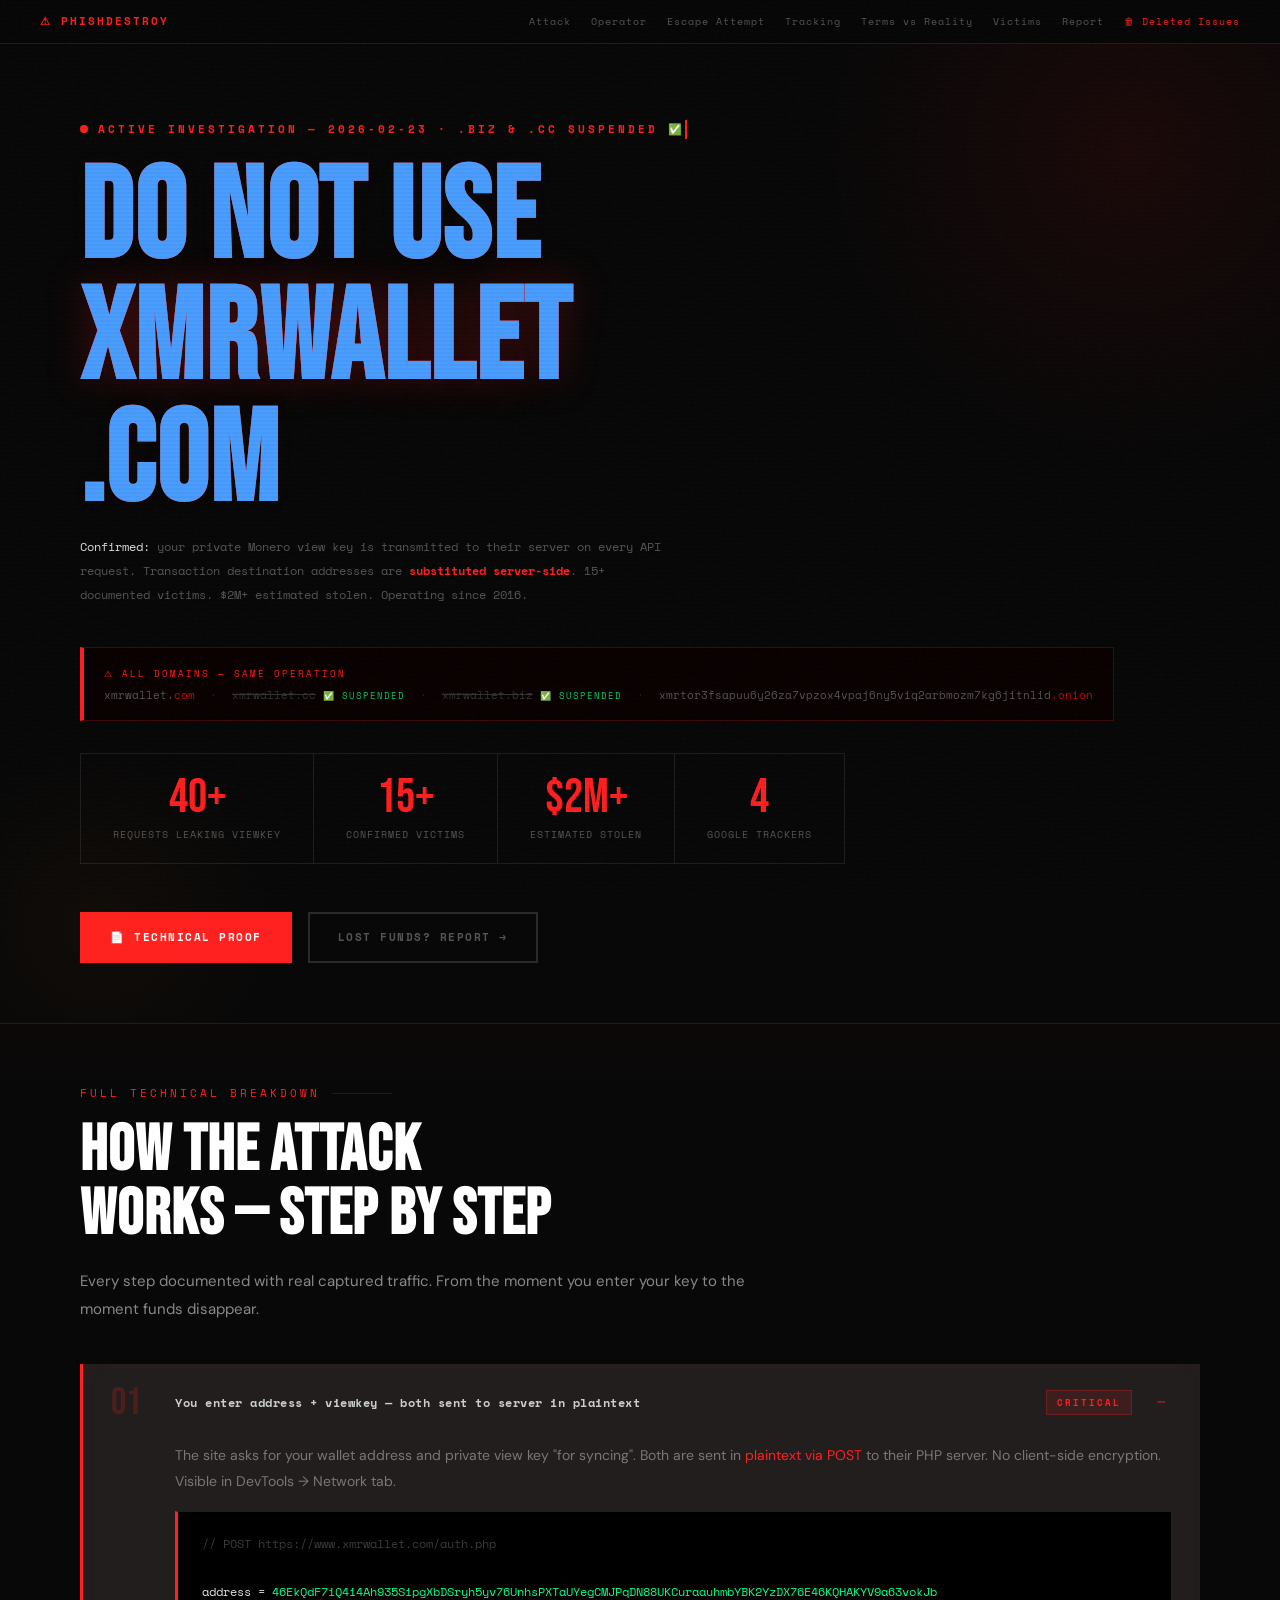
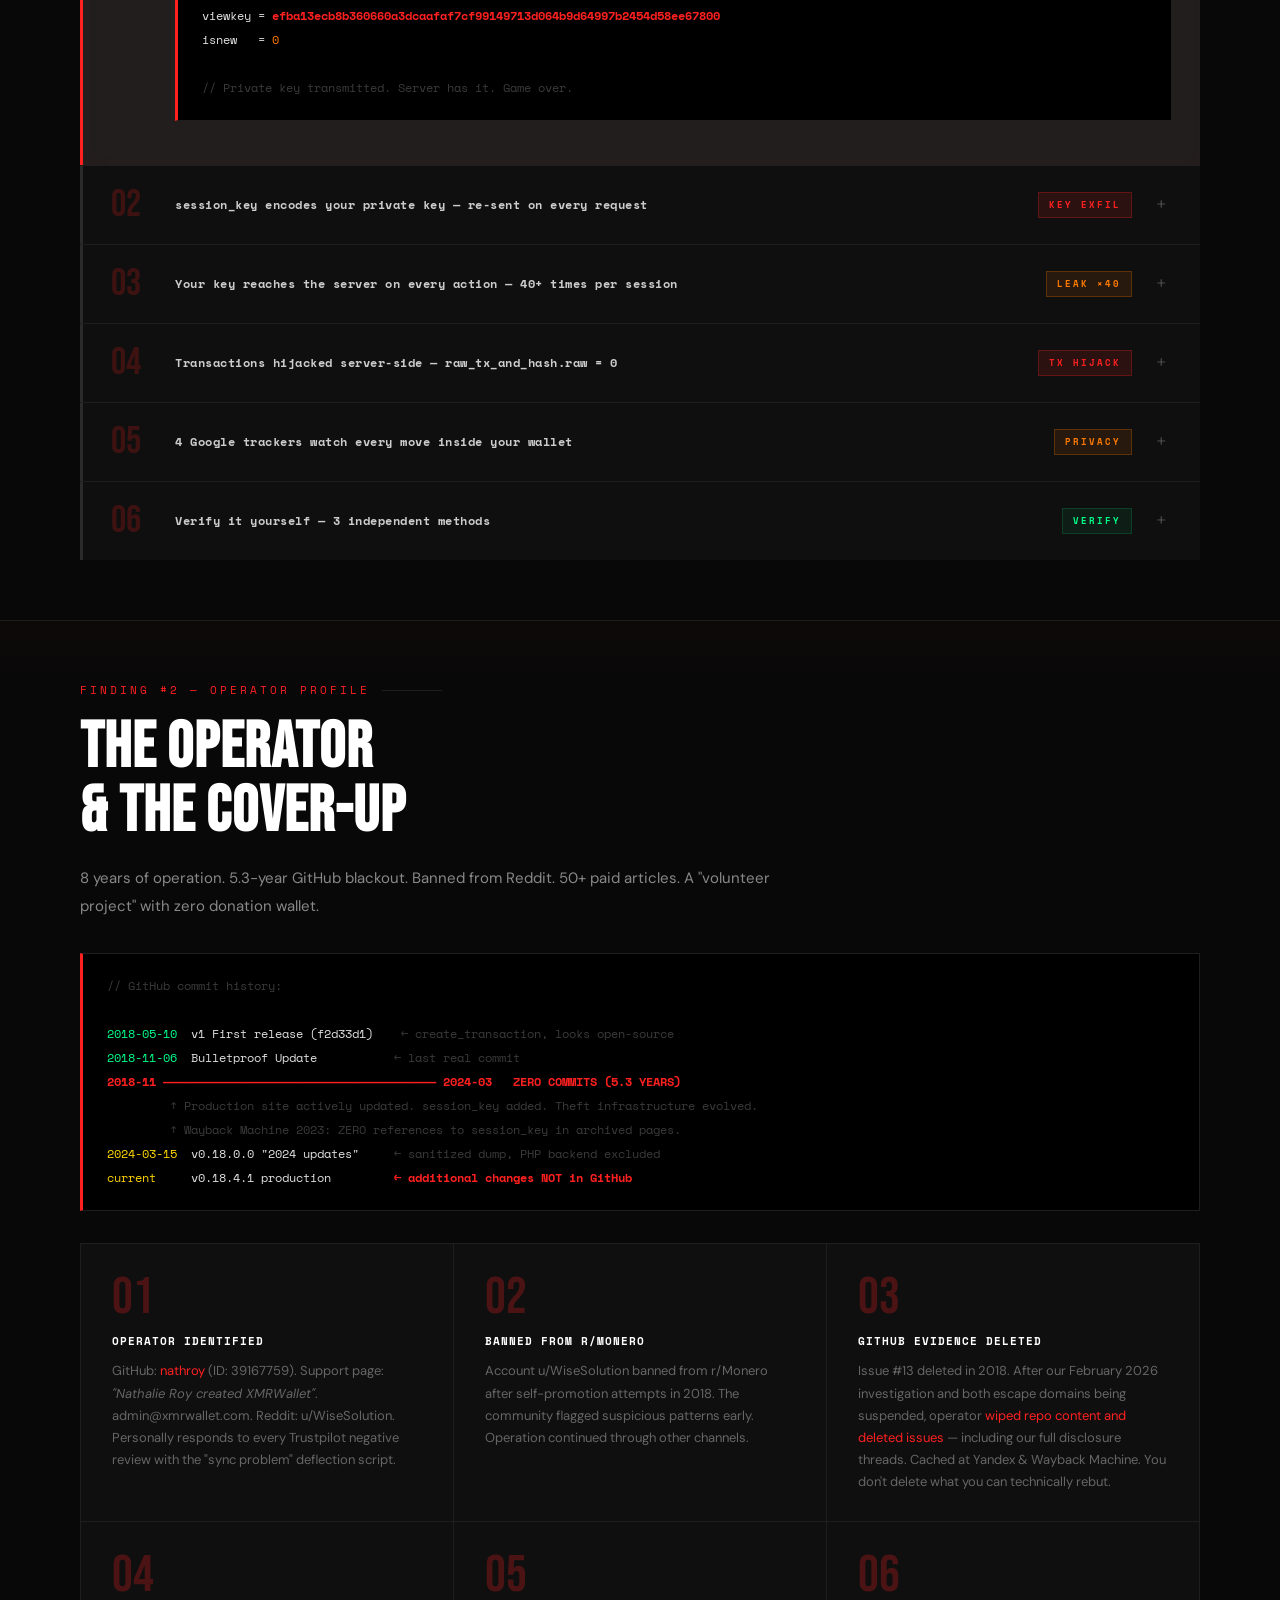
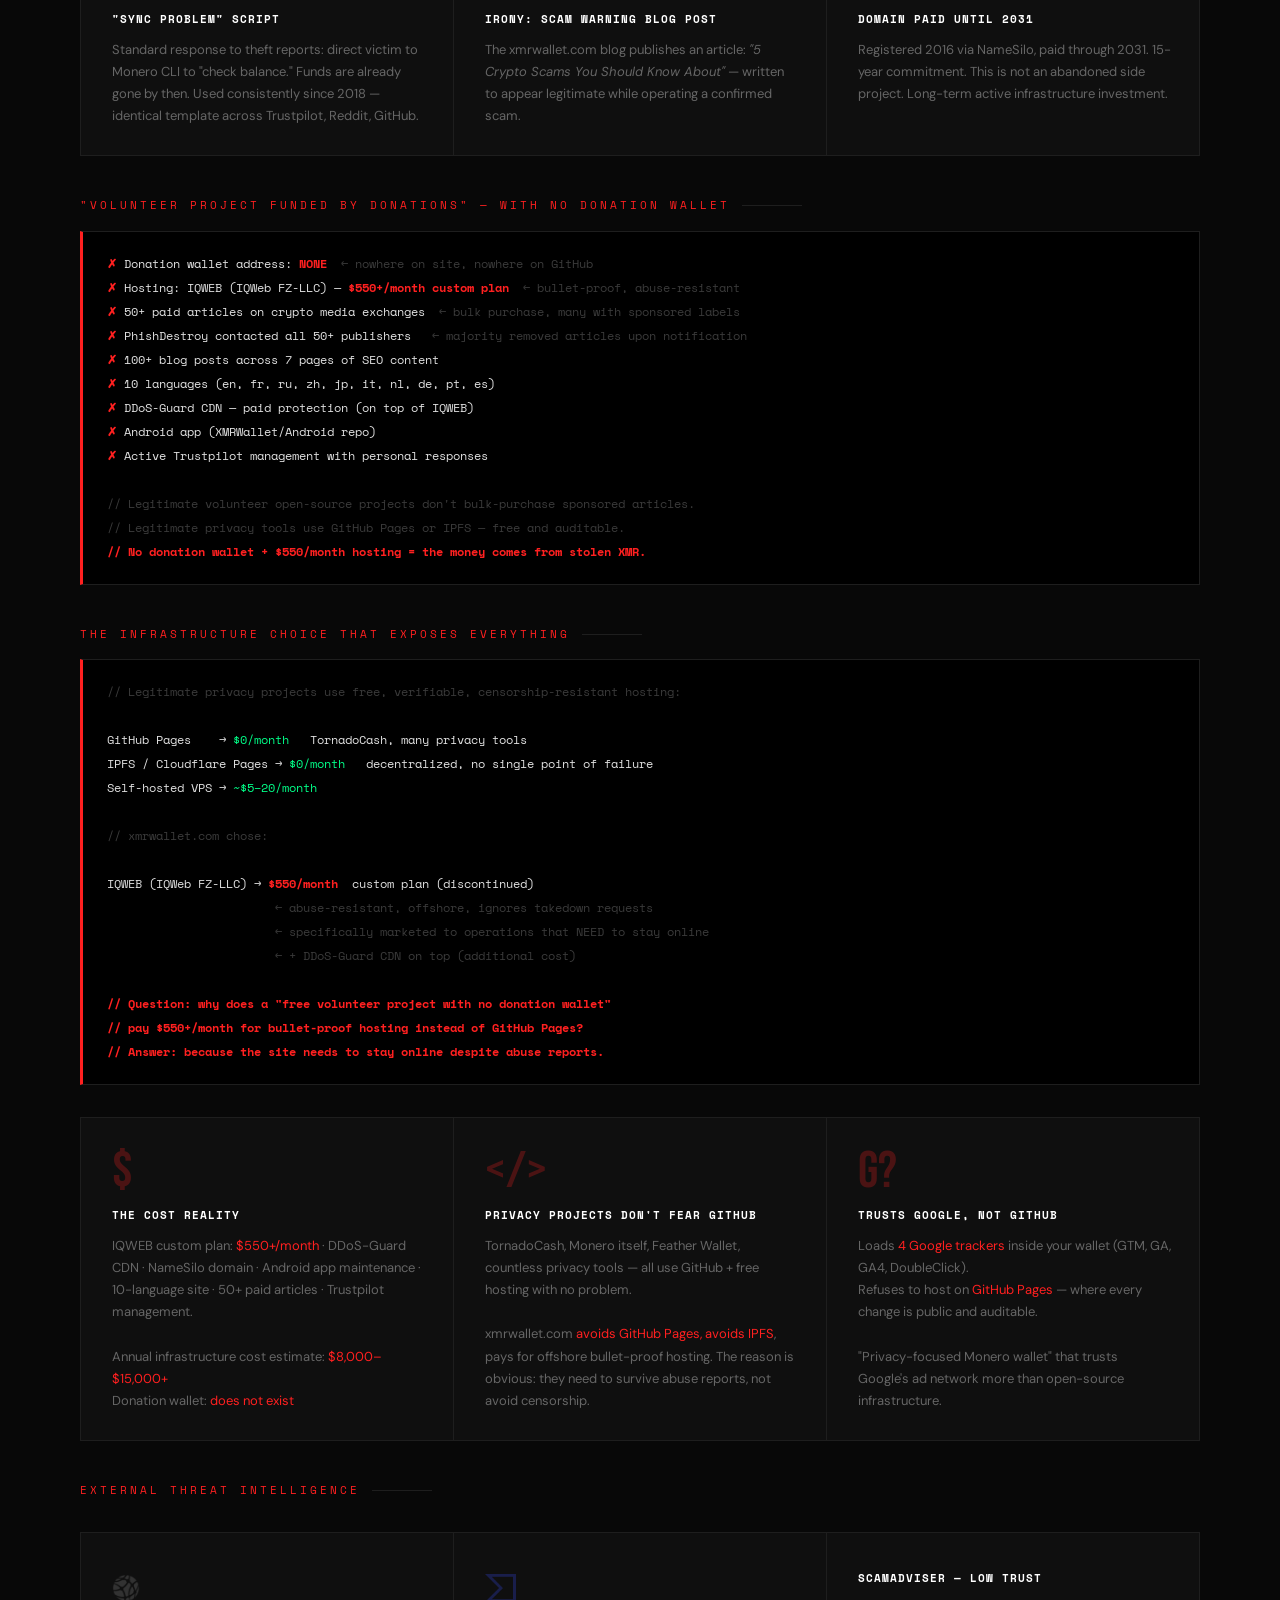
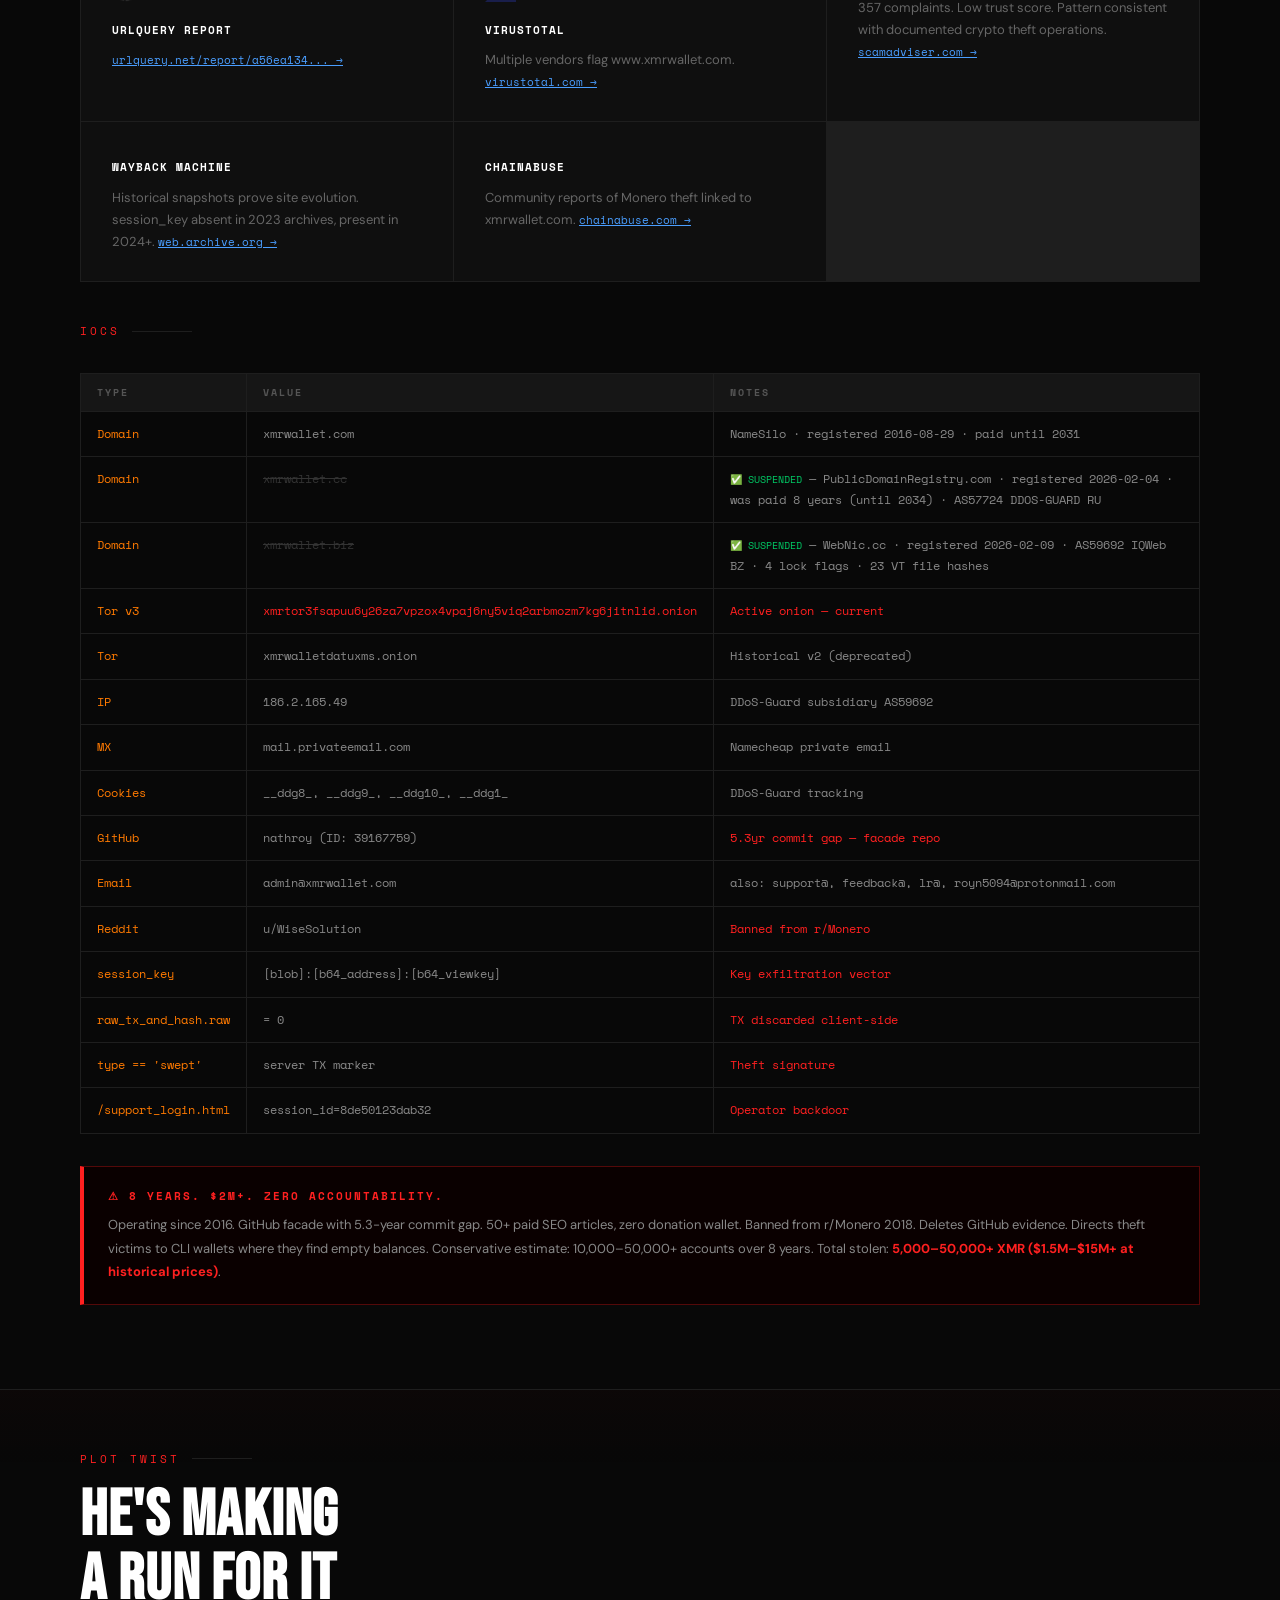
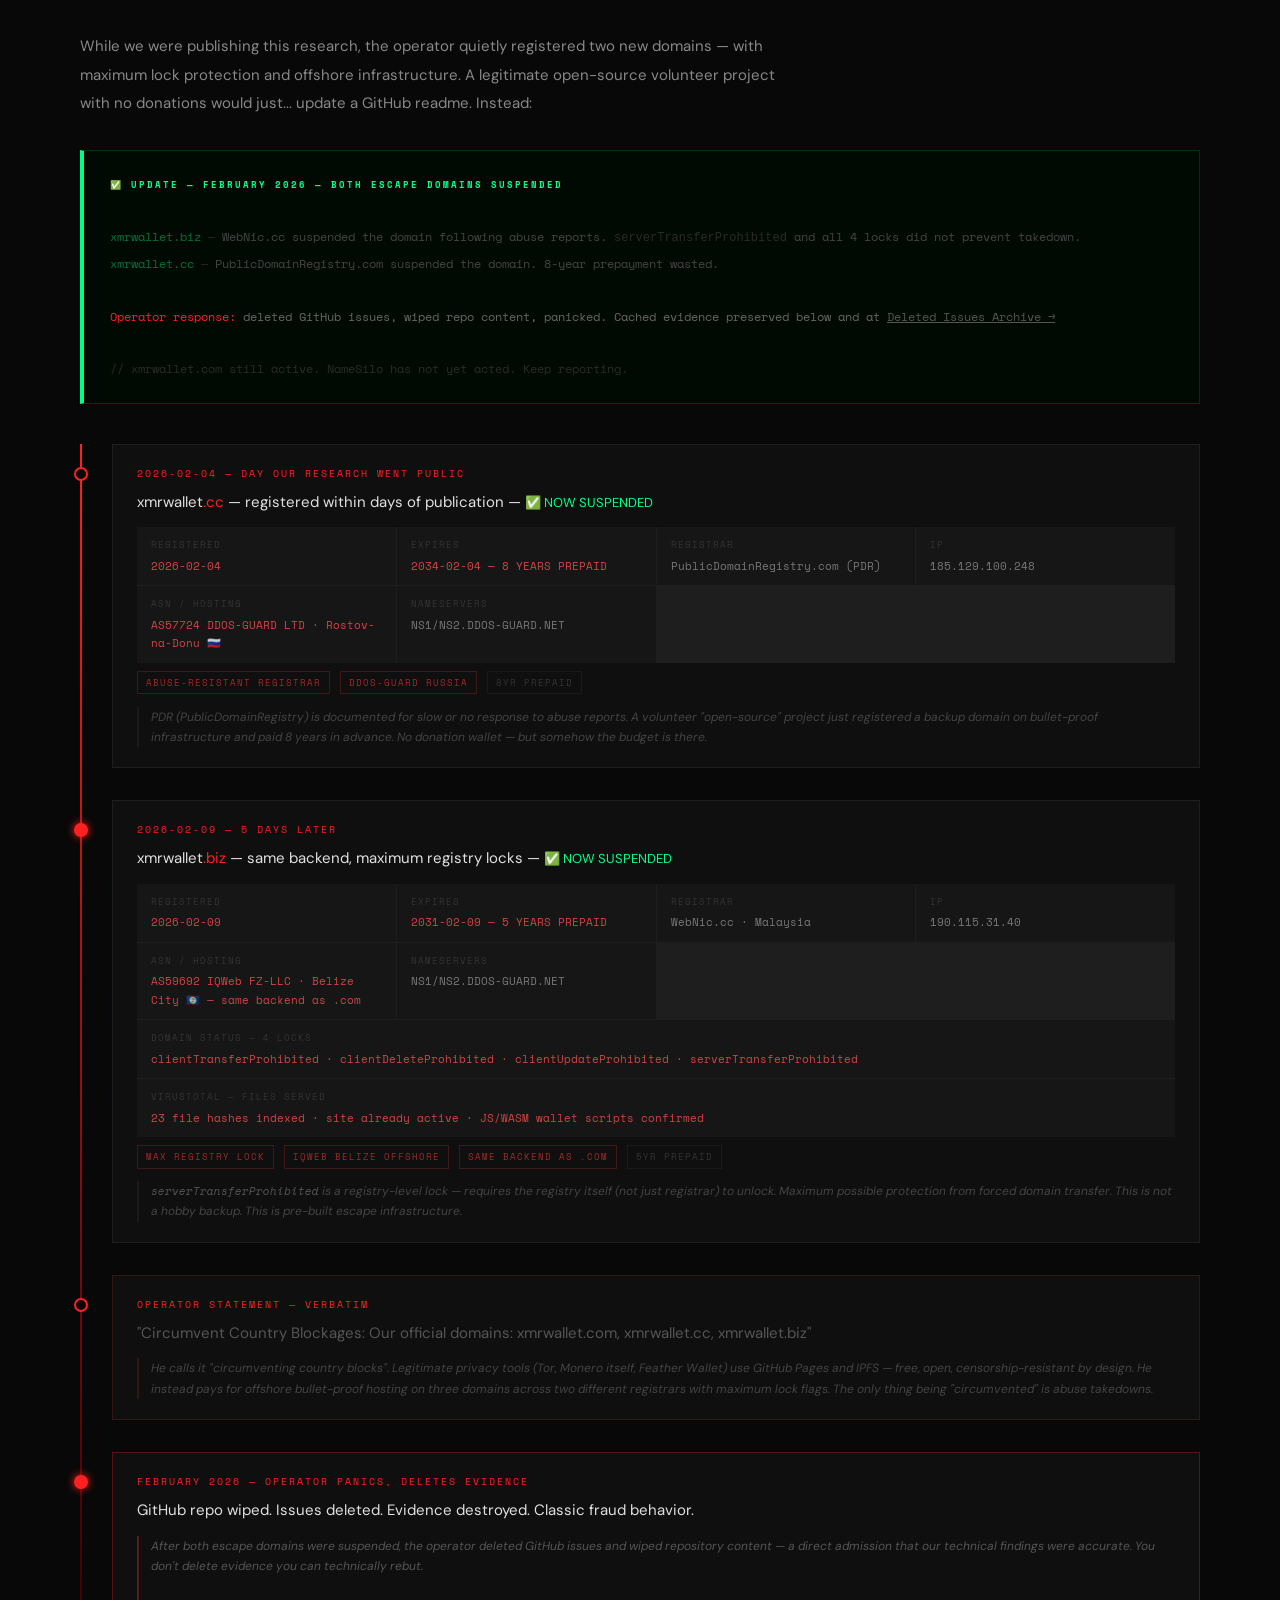
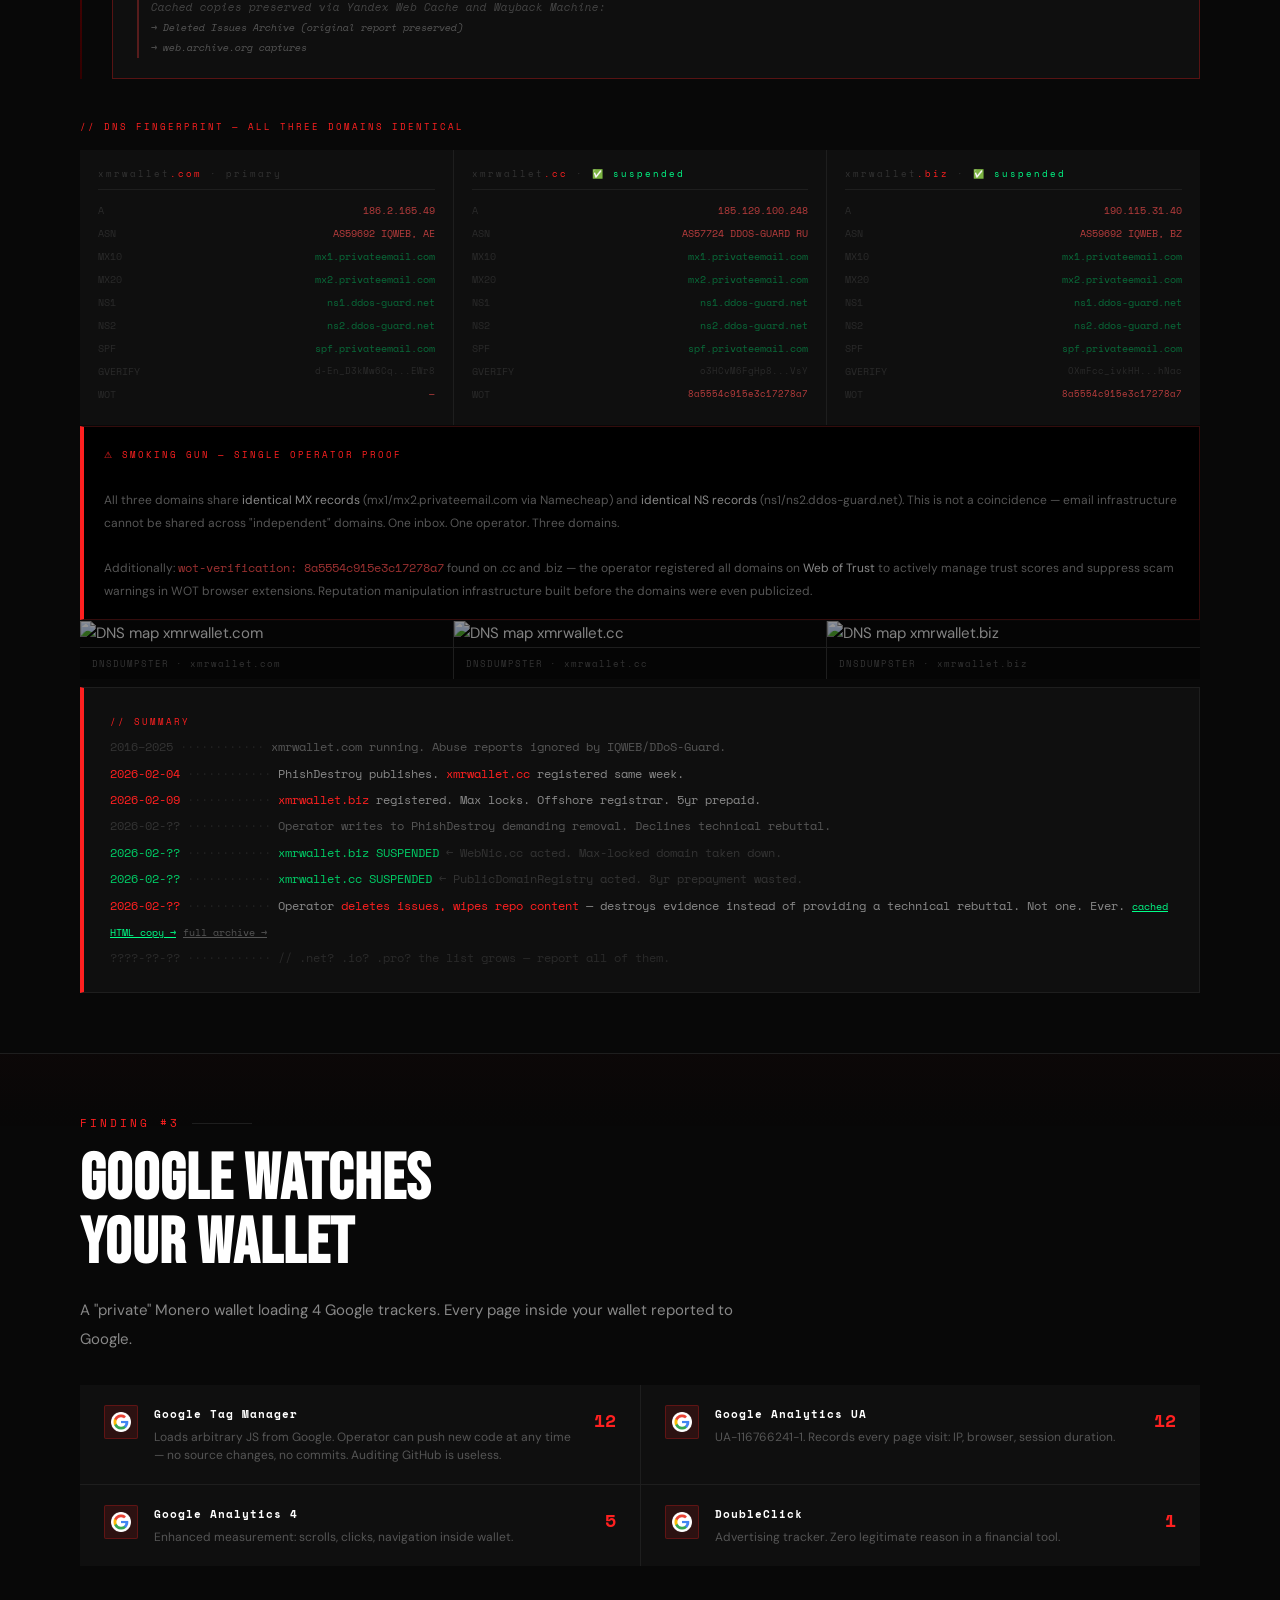
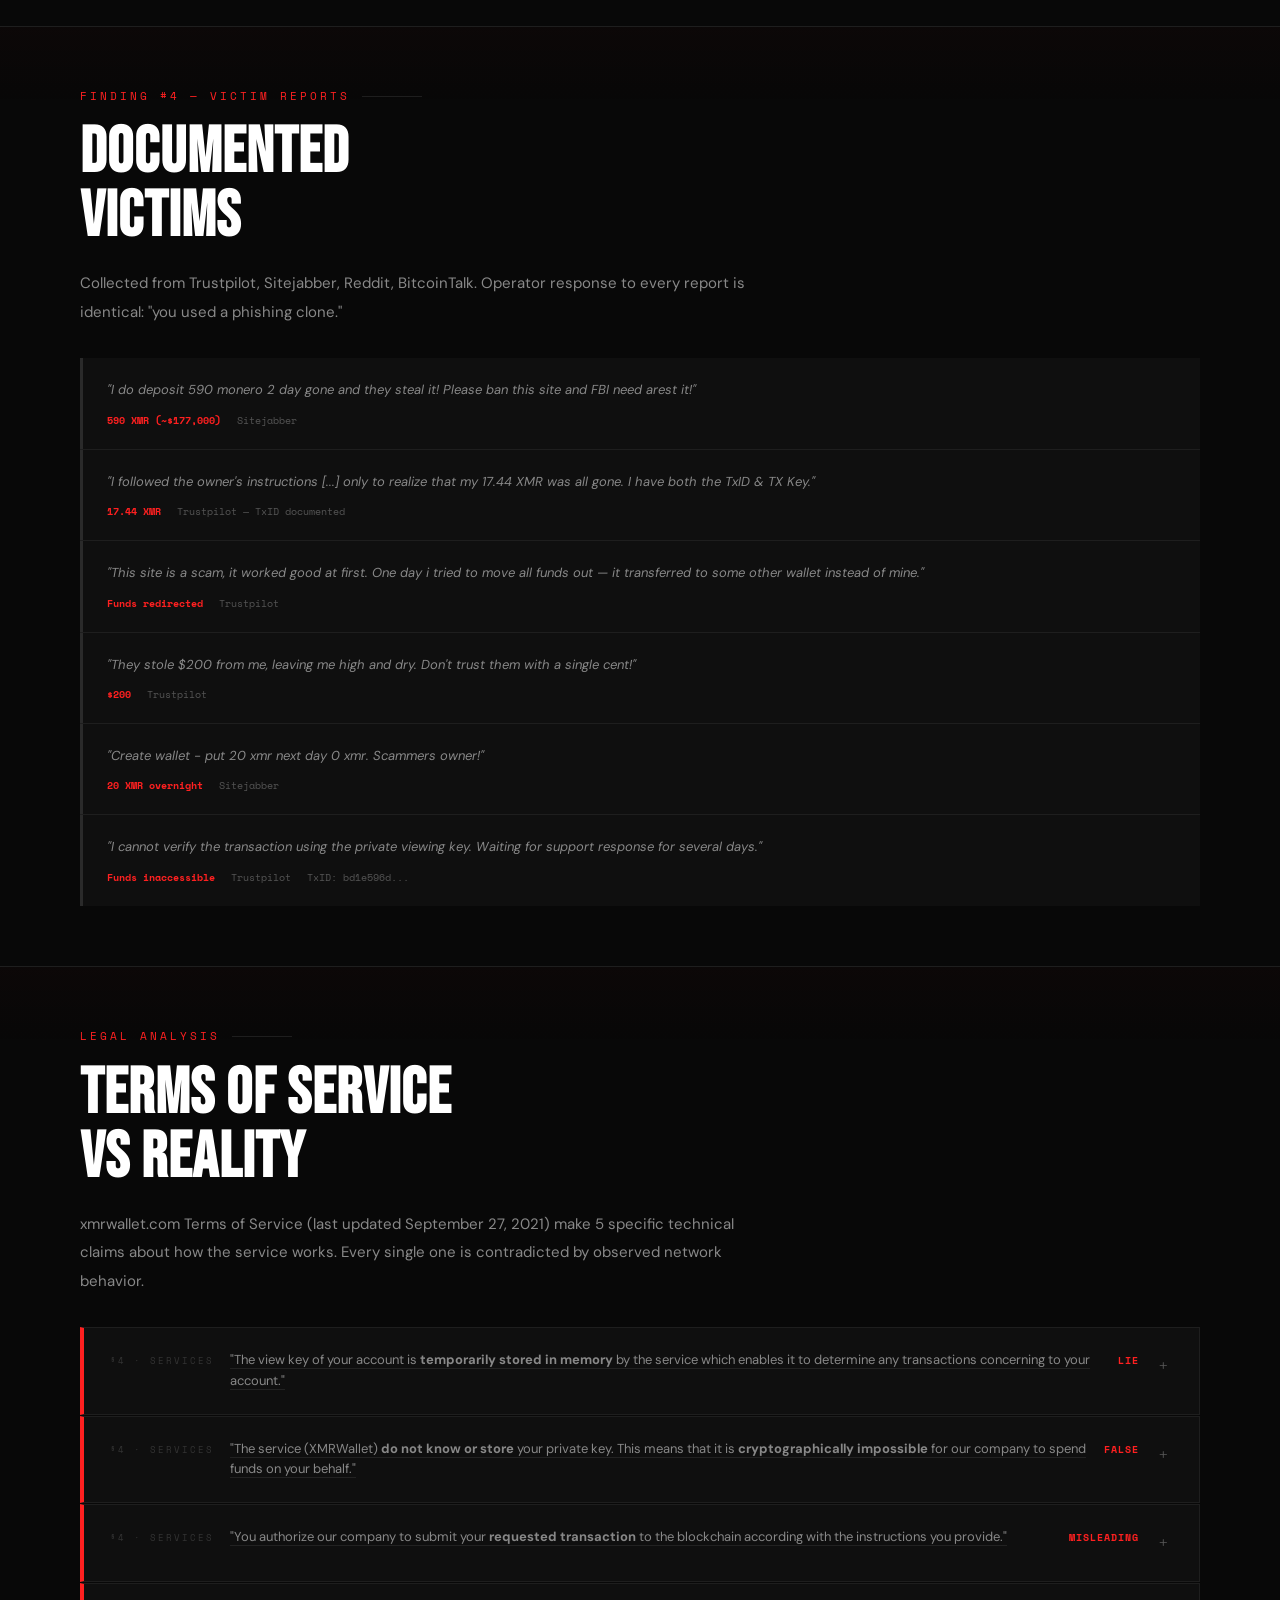
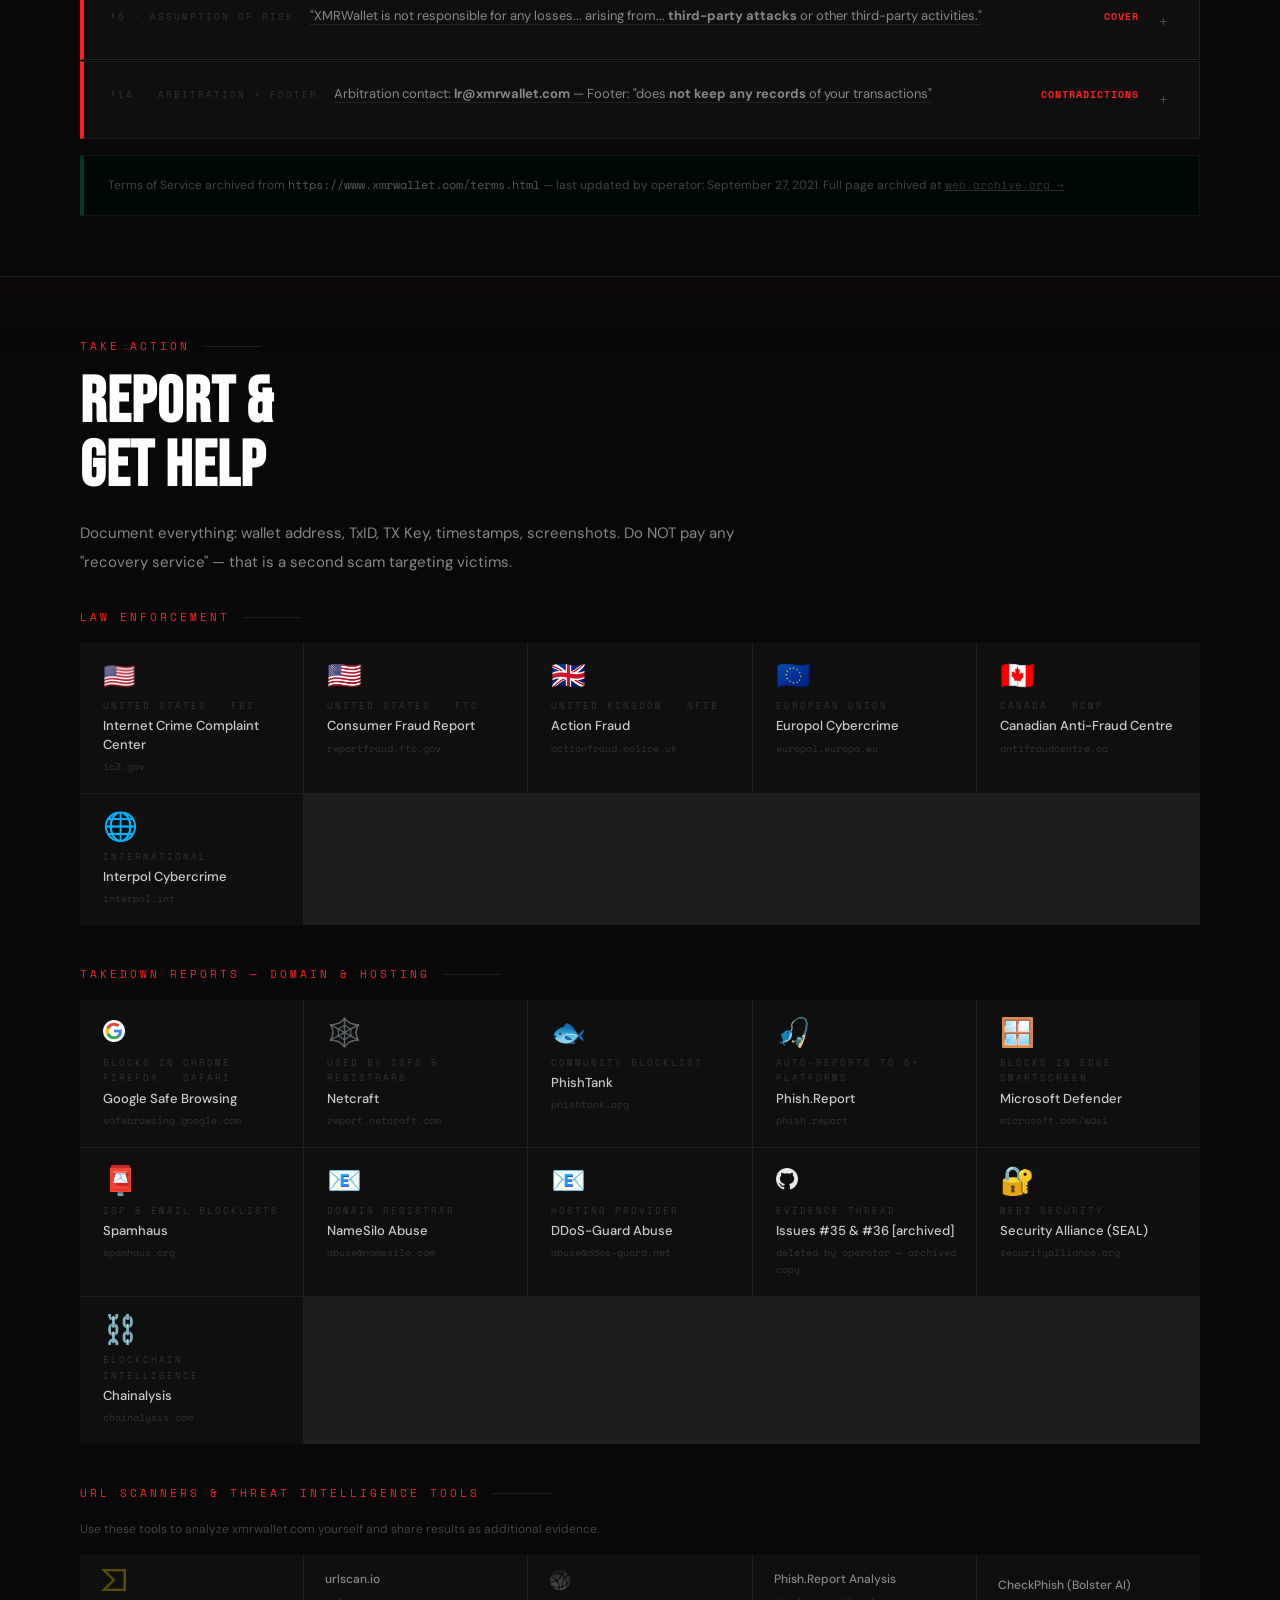
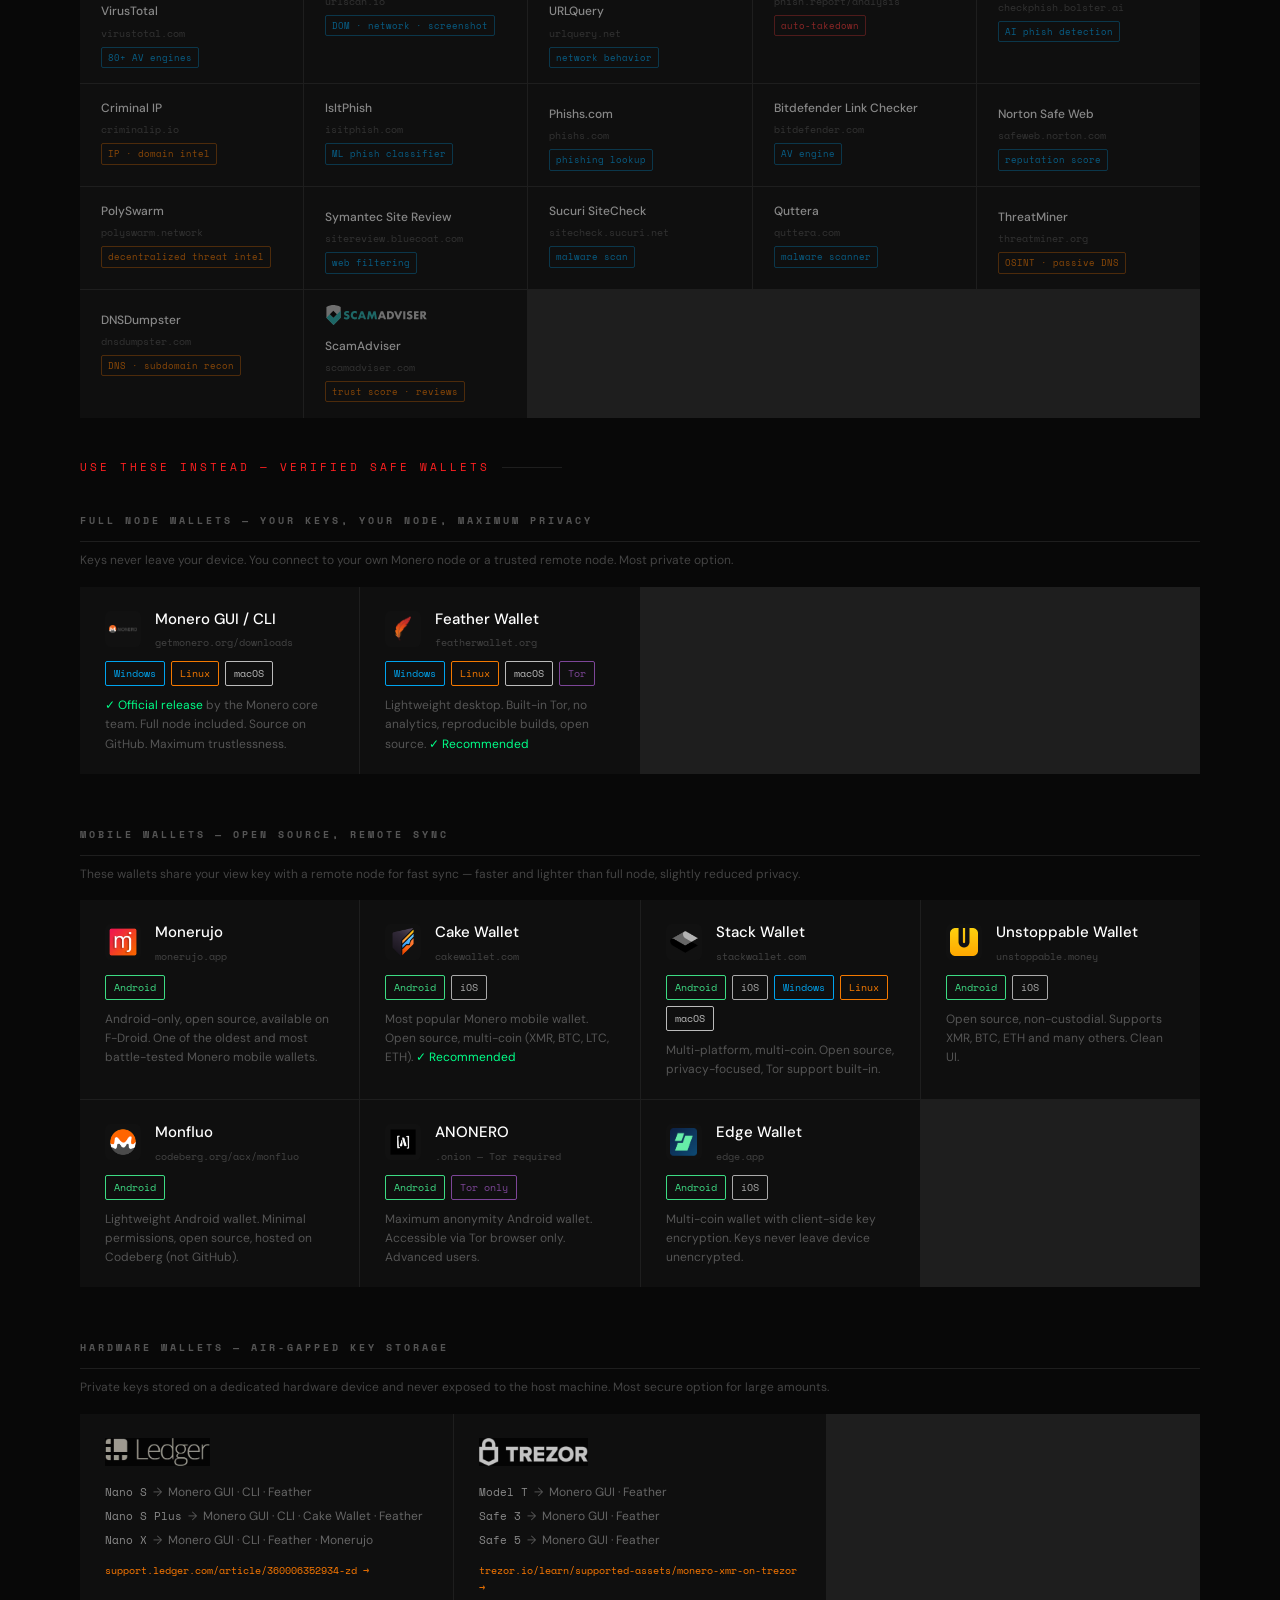
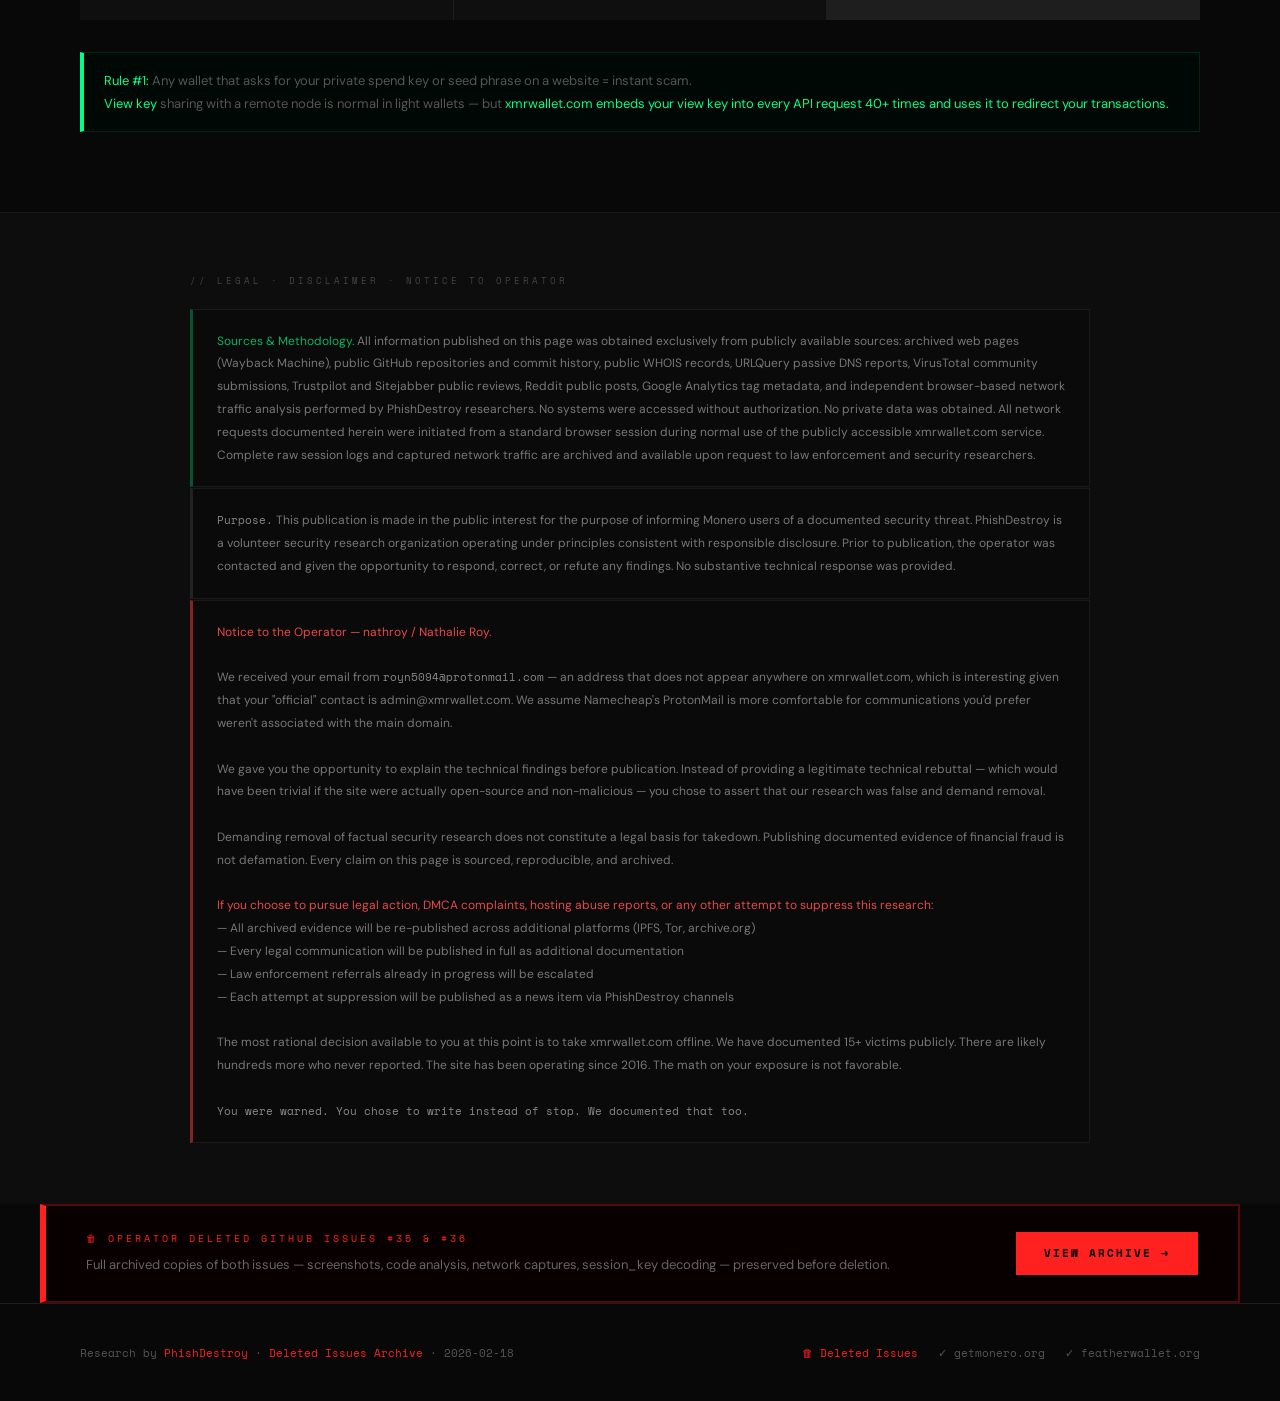
==== commit d7ff3f55: "update" ====
--- a/docs/index.html
+++ b/docs/index.html
@@ -168,7 +168,63 @@
 .reveal-delay-1{transition-delay:0.1s;}
 .reveal-delay-2{transition-delay:0.2s;}
 .reveal-delay-3{transition-delay:0.3s;}
-@media(max-width:768px){.hero,.section{padding:60px 20px;}nav{padding:12px 20px;}.nav-links{display:none;}.tracking-grid{grid-template-columns:1fr;}footer{padding:32px 20px;flex-direction:column;}.hero-stats{flex-wrap:wrap;}.atk-body{padding:0 20px 20px;}h1::before,h1::after{display:none;}}
+@media(max-width:768px){
+  .hero,.section{padding:60px 20px;}
+  .hero{padding-top:100px;min-height:auto;}
+  nav{padding:12px 16px;}
+  nav.scrolled{padding:8px 16px;}
+  .nav-links{display:none;}
+  h1{font-size:clamp(40px,10vw,70px);}
+  h1::before,h1::after{display:none;}
+  .hero-sub{font-size:11px;}
+  .hero-stats{flex-wrap:wrap;}
+  .hstat{flex:1 1 45%;min-width:120px;}
+  .section-title{font-size:clamp(28px,8vw,48px);}
+  .tracking-grid{grid-template-columns:1fr;}
+  .cards{grid-template-columns:1fr;}
+  .cards-2{grid-template-columns:1fr;}
+  .dns-proof{grid-template-columns:1fr;}
+  .dns-maps{grid-template-columns:1fr;}
+  .terms-row{grid-template-columns:1fr;}
+  .terms-header{grid-template-columns:auto 1fr;gap:10px;}
+  .terms-verdict{display:block;margin-top:6px;}
+  .rpt-grid{grid-template-columns:1fr 1fr;}
+  .tool-grid{grid-template-columns:1fr 1fr;}
+  .wallet-grid2{grid-template-columns:1fr;}
+  .hw-grid{grid-template-columns:1fr;}
+  .req-grid{grid-template-columns:1fr 1fr;}
+  div[style*="grid-template-columns:1fr 1fr 1fr 1fr 1fr"]{grid-template-columns:1fr 1fr!important;}
+  .atk-body{padding:0 20px 20px;}
+  .code-block{font-size:10px;padding:14px 16px;white-space:pre-wrap;word-break:break-all;}
+  footer{padding:32px 20px;flex-direction:column;}
+  div[style*="padding:60px 80px"]{padding:40px 20px!important;}
+  div[style*="margin:0 40px"]{margin:0 16px!important;}
+  .ioc-table{font-size:10px;display:block;overflow-x:auto;}
+  .ioc-table td,.ioc-table th{padding:8px 10px;}
+  .session-decode{font-size:10px;}
+  .sd-row{flex-direction:column;gap:4px;}
+  .sd-val{word-break:break-all;}
+}
+@media(max-width:480px){
+  .hero,.section{padding:40px 14px;}
+  .hero{padding-top:80px;}
+  h1{font-size:clamp(32px,9vw,50px);}
+  .section-title{font-size:clamp(22px,7vw,32px);}
+  .nav-logo{font-size:9px;letter-spacing:1px;}
+  .hstat{flex:1 1 100%;padding:14px 20px;}
+  .hstat-n{font-size:36px;}
+  .rpt-grid{grid-template-columns:1fr;}
+  .tool-grid{grid-template-columns:1fr;}
+  .req-grid{grid-template-columns:1fr;}
+  .cta-row{flex-direction:column;}
+  .btn{width:100%;justify-content:center;}
+  div[style*="grid-template-columns:1fr 1fr 1fr 1fr 1fr"]{grid-template-columns:1fr!important;}
+  .atk-step-header{padding:14px 16px;gap:12px;}
+  .atk-num{font-size:28px;width:32px;}
+  .tracker-item{flex-wrap:wrap;}
+  .tracker-count{width:100%;text-align:right;}
+  .dns-smoking-gun{padding:12px 16px;font-size:11px;}
+}
 </style>
 </head>
 <body>
@@ -677,14 +733,18 @@
   <p class="section-intro reveal">xmrwallet.com Terms of Service (last updated September 27, 2021) make 5 specific technical claims about how the service works. Every single one is contradicted by observed network behavior.</p>
 
   <style>
-  .terms-item{background:var(--bg2);border:1px solid var(--border);border-left:4px solid var(--red);margin-bottom:1px;overflow:hidden;}
-  .terms-header{padding:22px 26px;cursor:pointer;display:grid;grid-template-columns:auto 1fr auto;gap:16px;align-items:start;}
+  .terms-item{background:var(--bg2);border:1px solid var(--border);border-left:4px solid var(--red);margin-bottom:1px;overflow:hidden;transition:background 0.3s,border-left-color 0.3s;}
+  .terms-item:hover{background:rgba(255,32,32,0.01);}
+  .terms-item.active{border-left-color:var(--orange);background:rgba(255,32,32,0.015);}
+  .terms-header{padding:22px 26px;cursor:pointer;display:grid;grid-template-columns:auto 1fr auto auto;gap:16px;align-items:start;user-select:none;}
+  .terms-header::after{content:'﹢';font-family:monospace;font-size:18px;color:var(--muted);transition:color 0.2s,transform 0.3s;padding-top:1px;}
+  .terms-item.active .terms-header::after{content:'﹣';color:var(--red);transform:rotate(0deg);}
   .terms-section{font-family:var(--mono);font-size:9px;letter-spacing:2px;color:#333;padding-top:3px;white-space:nowrap;}
   .terms-claim{font-size:13px;color:#666;line-height:1.6;}
   .terms-claim em{color:#888;font-style:normal;border-bottom:1px solid #222;}
   .terms-verdict{font-family:var(--mono);font-size:10px;font-weight:700;letter-spacing:1px;color:var(--red);white-space:nowrap;padding-top:2px;}
   .terms-body{display:none;padding:0 26px 22px;border-top:1px solid var(--border);}
-  .terms-body.open{display:block;}
+  .terms-body.open{display:block;animation:fadeDown 0.3s ease;}
   .terms-row{display:grid;grid-template-columns:1fr 1fr;gap:1px;background:var(--border);margin-top:16px;}
   .terms-col{background:var(--bg2);padding:16px 18px;}
   .terms-col-title{font-family:var(--mono);font-size:9px;letter-spacing:2px;text-transform:uppercase;margin-bottom:10px;}
@@ -704,7 +764,7 @@
 
   <!-- 1 -->
   <div class="terms-item">
-    <div class="terms-header" onclick="this.nextElementSibling.classList.toggle('open')">
+    <div class="terms-header">
       <div class="terms-section">§4 · SERVICES</div>
       <div class="terms-claim">
         <em>"The view key of your account is <strong>temporarily stored in memory</strong> by the service which enables it to determine any transactions concerning to your account."</em>
@@ -730,7 +790,7 @@
 
   <!-- 2 -->
   <div class="terms-item">
-    <div class="terms-header" onclick="this.nextElementSibling.classList.toggle('open')">
+    <div class="terms-header">
       <div class="terms-section">§4 · SERVICES</div>
       <div class="terms-claim">
         <em>"The service (XMRWallet) <strong>do not know or store</strong> your private key. This means that it is <strong>cryptographically impossible</strong> for our company to spend funds on your behalf."</em>
@@ -756,7 +816,7 @@
 
   <!-- 3 -->
   <div class="terms-item">
-    <div class="terms-header" onclick="this.nextElementSibling.classList.toggle('open')">
+    <div class="terms-header">
       <div class="terms-section">§4 · SERVICES</div>
       <div class="terms-claim">
         <em>"You authorize our company to submit your <strong>requested transaction</strong> to the blockchain according with the instructions you provide."</em>
@@ -782,7 +842,7 @@
 
   <!-- 4 -->
   <div class="terms-item">
-    <div class="terms-header" onclick="this.nextElementSibling.classList.toggle('open')">
+    <div class="terms-header">
       <div class="terms-section">§6 · ASSUMPTION OF RISK</div>
       <div class="terms-claim">
         <em>"XMRWallet is not responsible for any losses... arising from... <strong>third-party attacks</strong> or other third-party activities."</em>
@@ -808,7 +868,7 @@
 
   <!-- 5 -->
   <div class="terms-item">
-    <div class="terms-header" onclick="this.nextElementSibling.classList.toggle('open')">
+    <div class="terms-header">
       <div class="terms-section">§14 · ARBITRATION + FOOTER</div>
       <div class="terms-claim">
         <em>Arbitration contact: <strong>lr@xmrwallet.com</strong> — Footer: "does <strong>not keep any records</strong> of your transactions"</em>
@@ -1441,9 +1501,18 @@
 
 // Terms accordion
 document.querySelectorAll('.terms-header').forEach(h=>{
-  h.style.cursor='pointer';
   h.addEventListener('click',()=>{
-    h.nextElementSibling.classList.toggle('open');
+    const body = h.nextElementSibling;
+    const item = h.parentElement;
+    const wasOpen = body.classList.contains('open');
+    // Close all
+    document.querySelectorAll('.terms-body').forEach(b=>b.classList.remove('open'));
+    document.querySelectorAll('.terms-item').forEach(i=>i.classList.remove('active'));
+    // Open clicked if it was closed
+    if(!wasOpen){
+      body.classList.add('open');
+      item.classList.add('active');
+    }
   });
 });
 
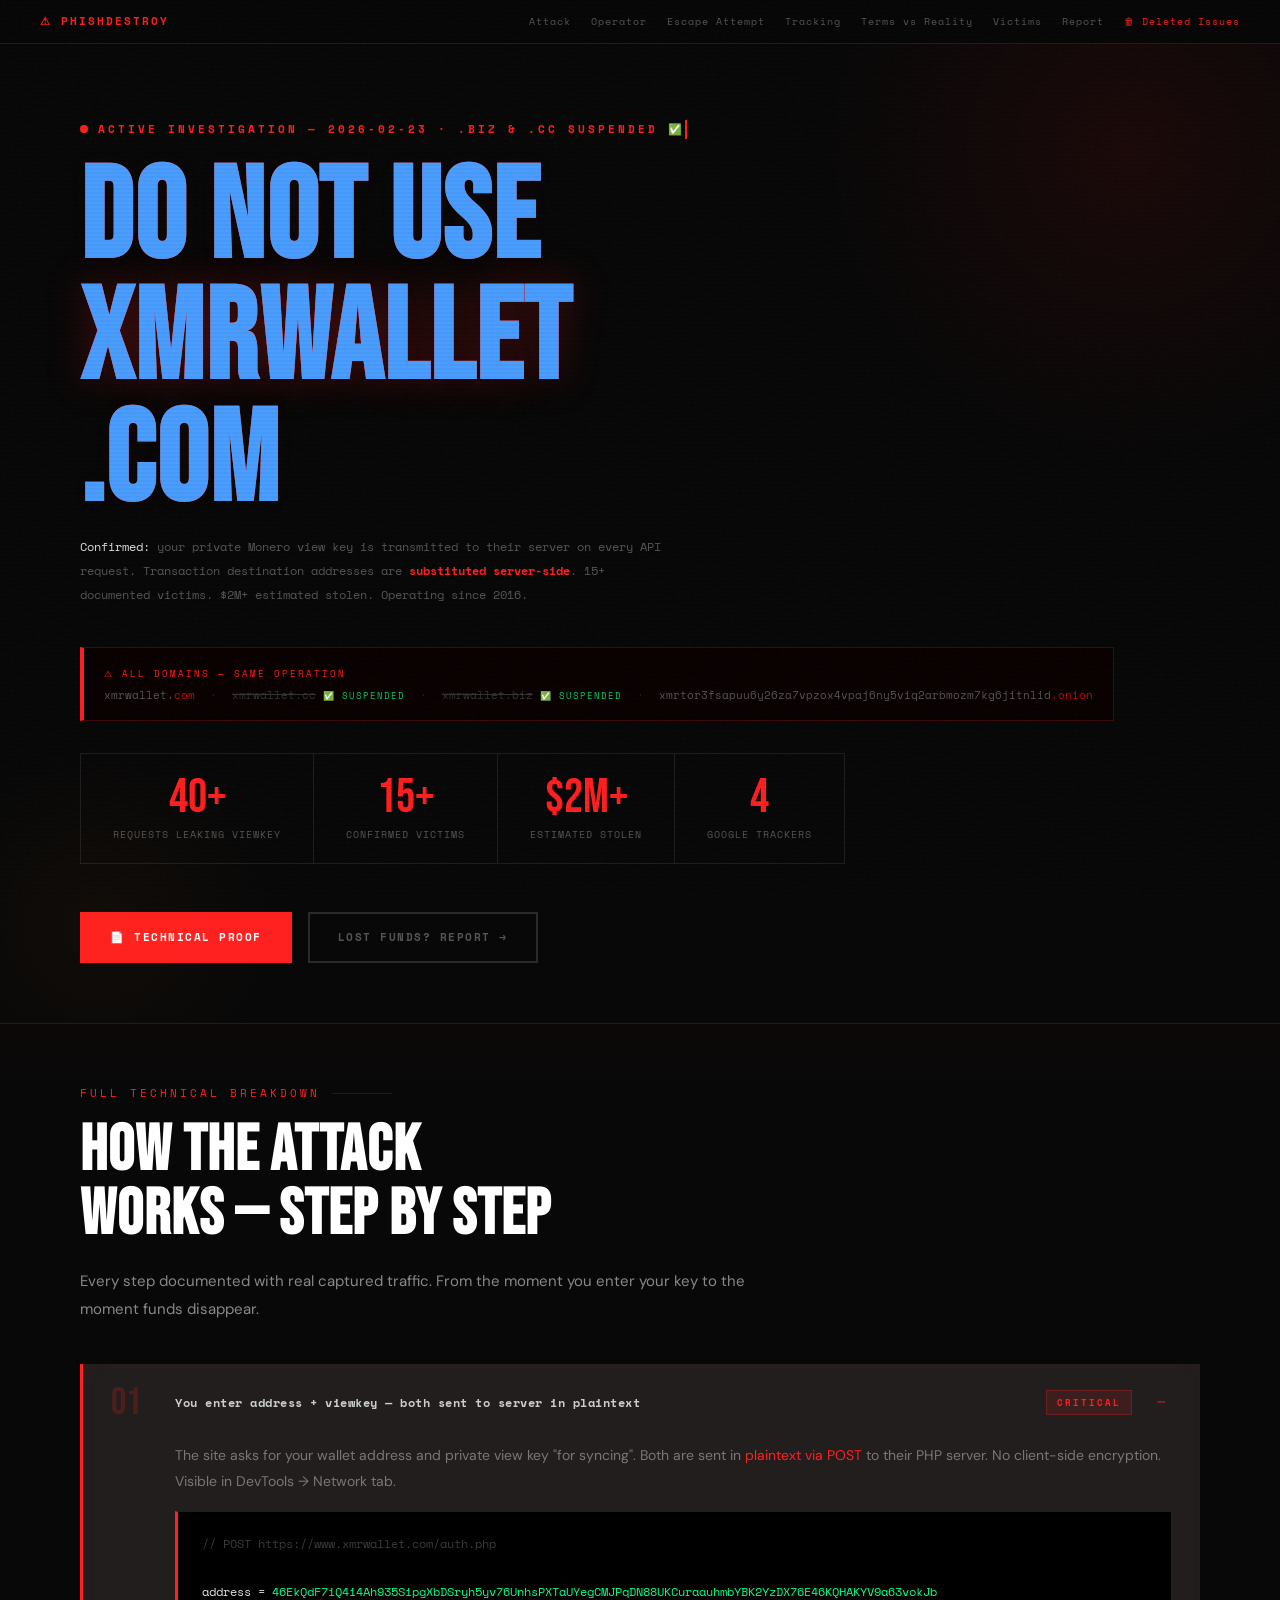
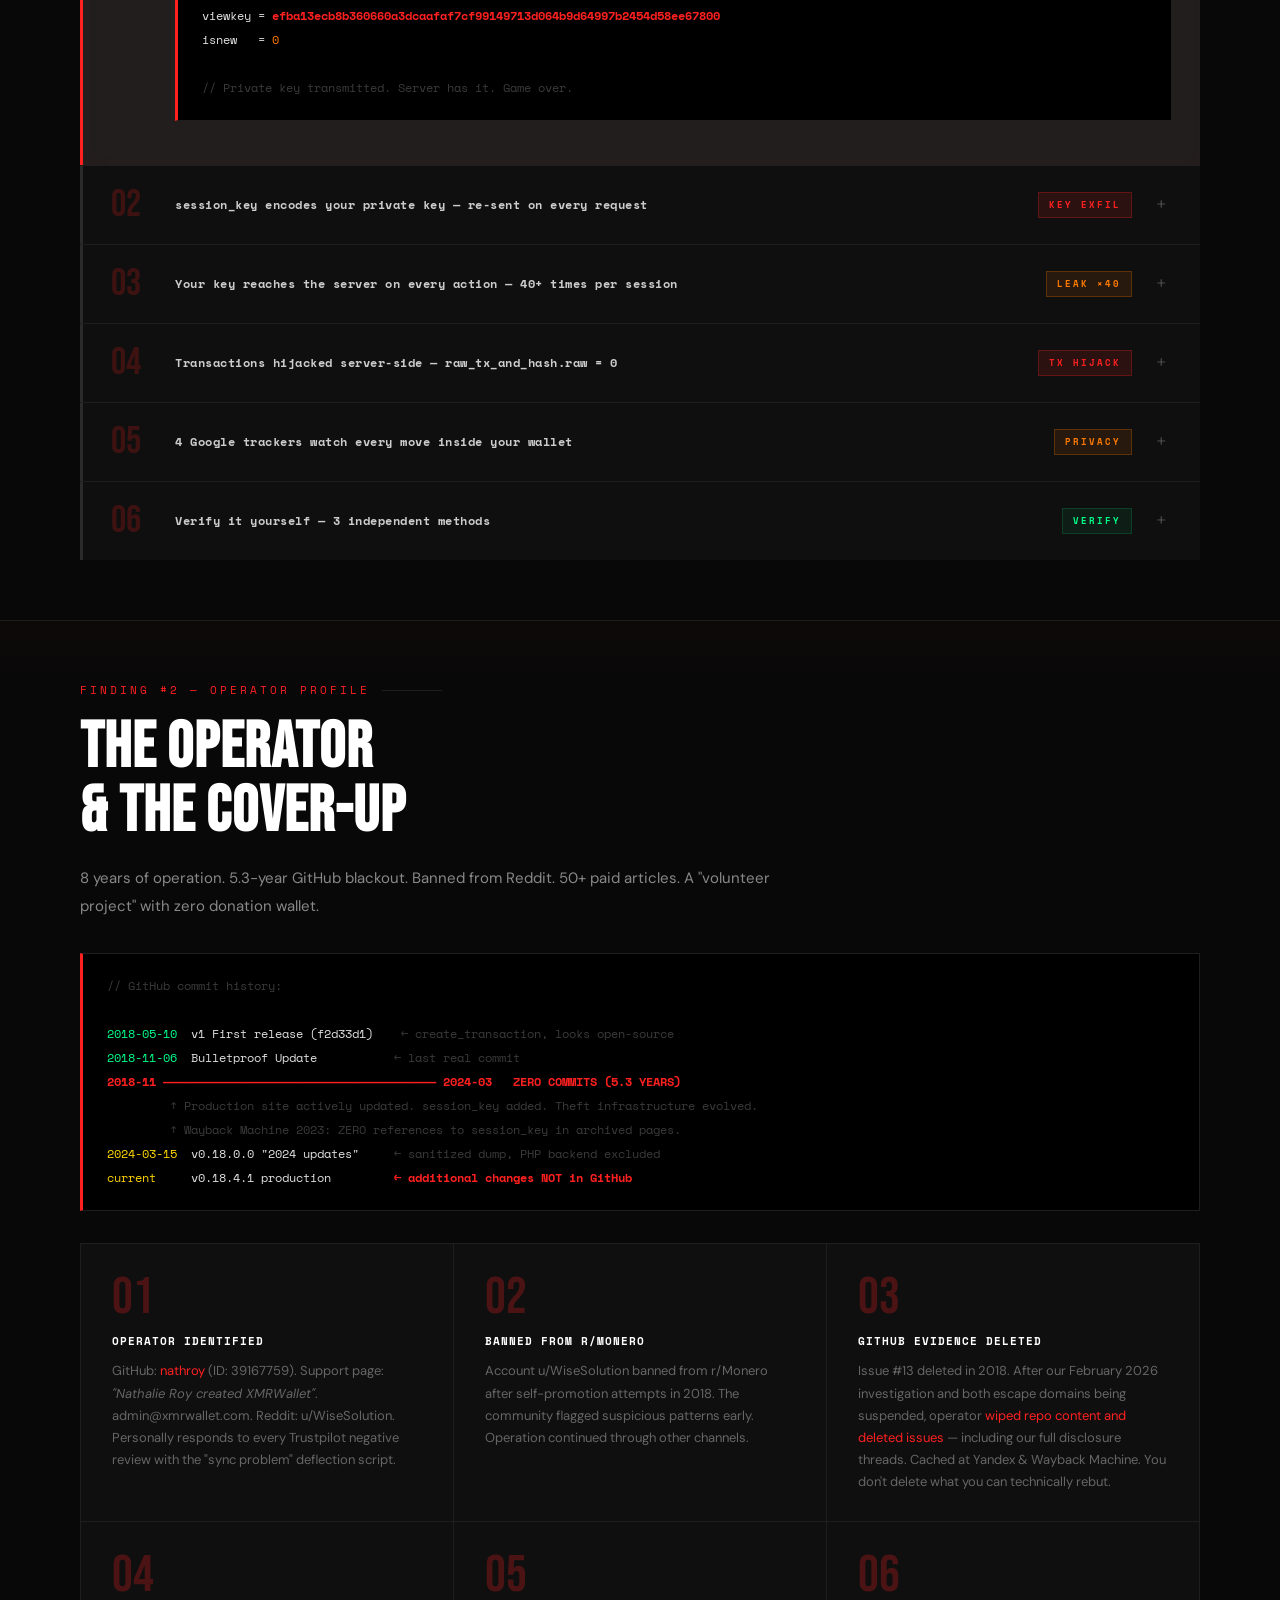
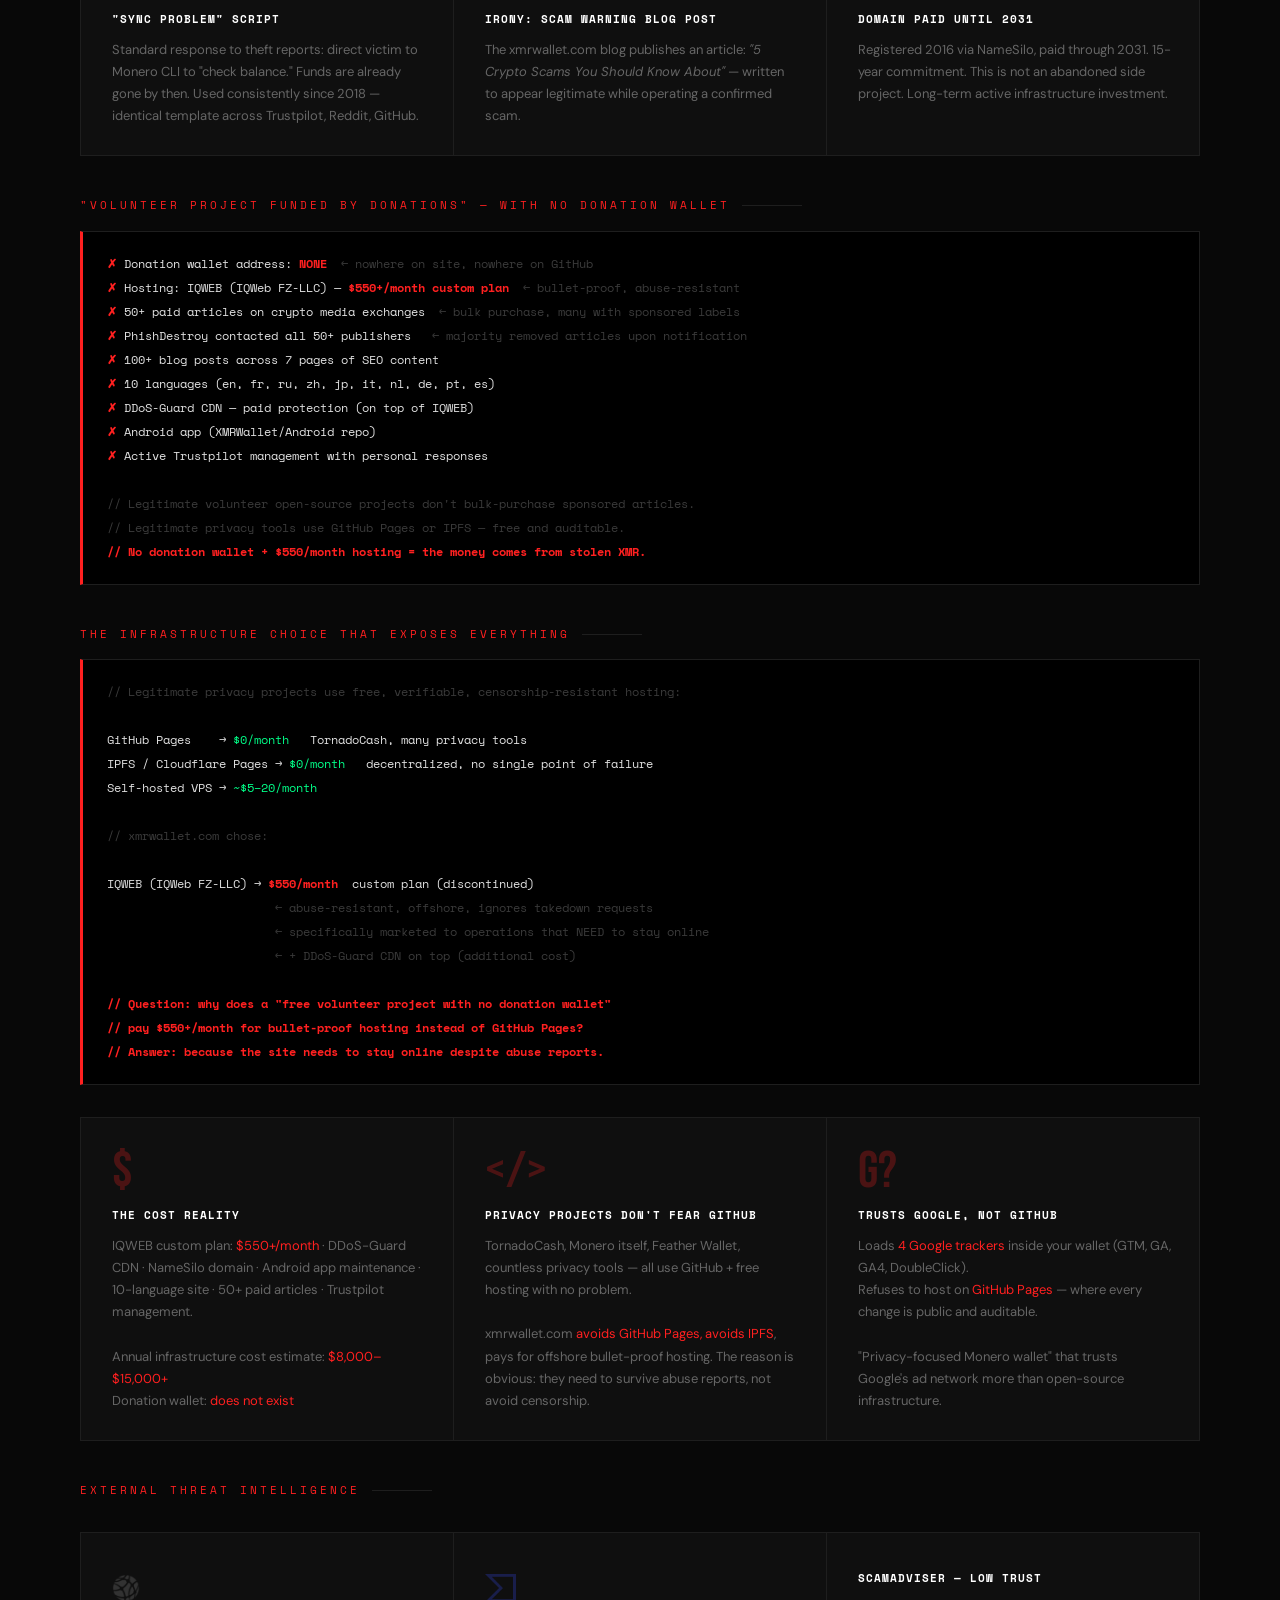
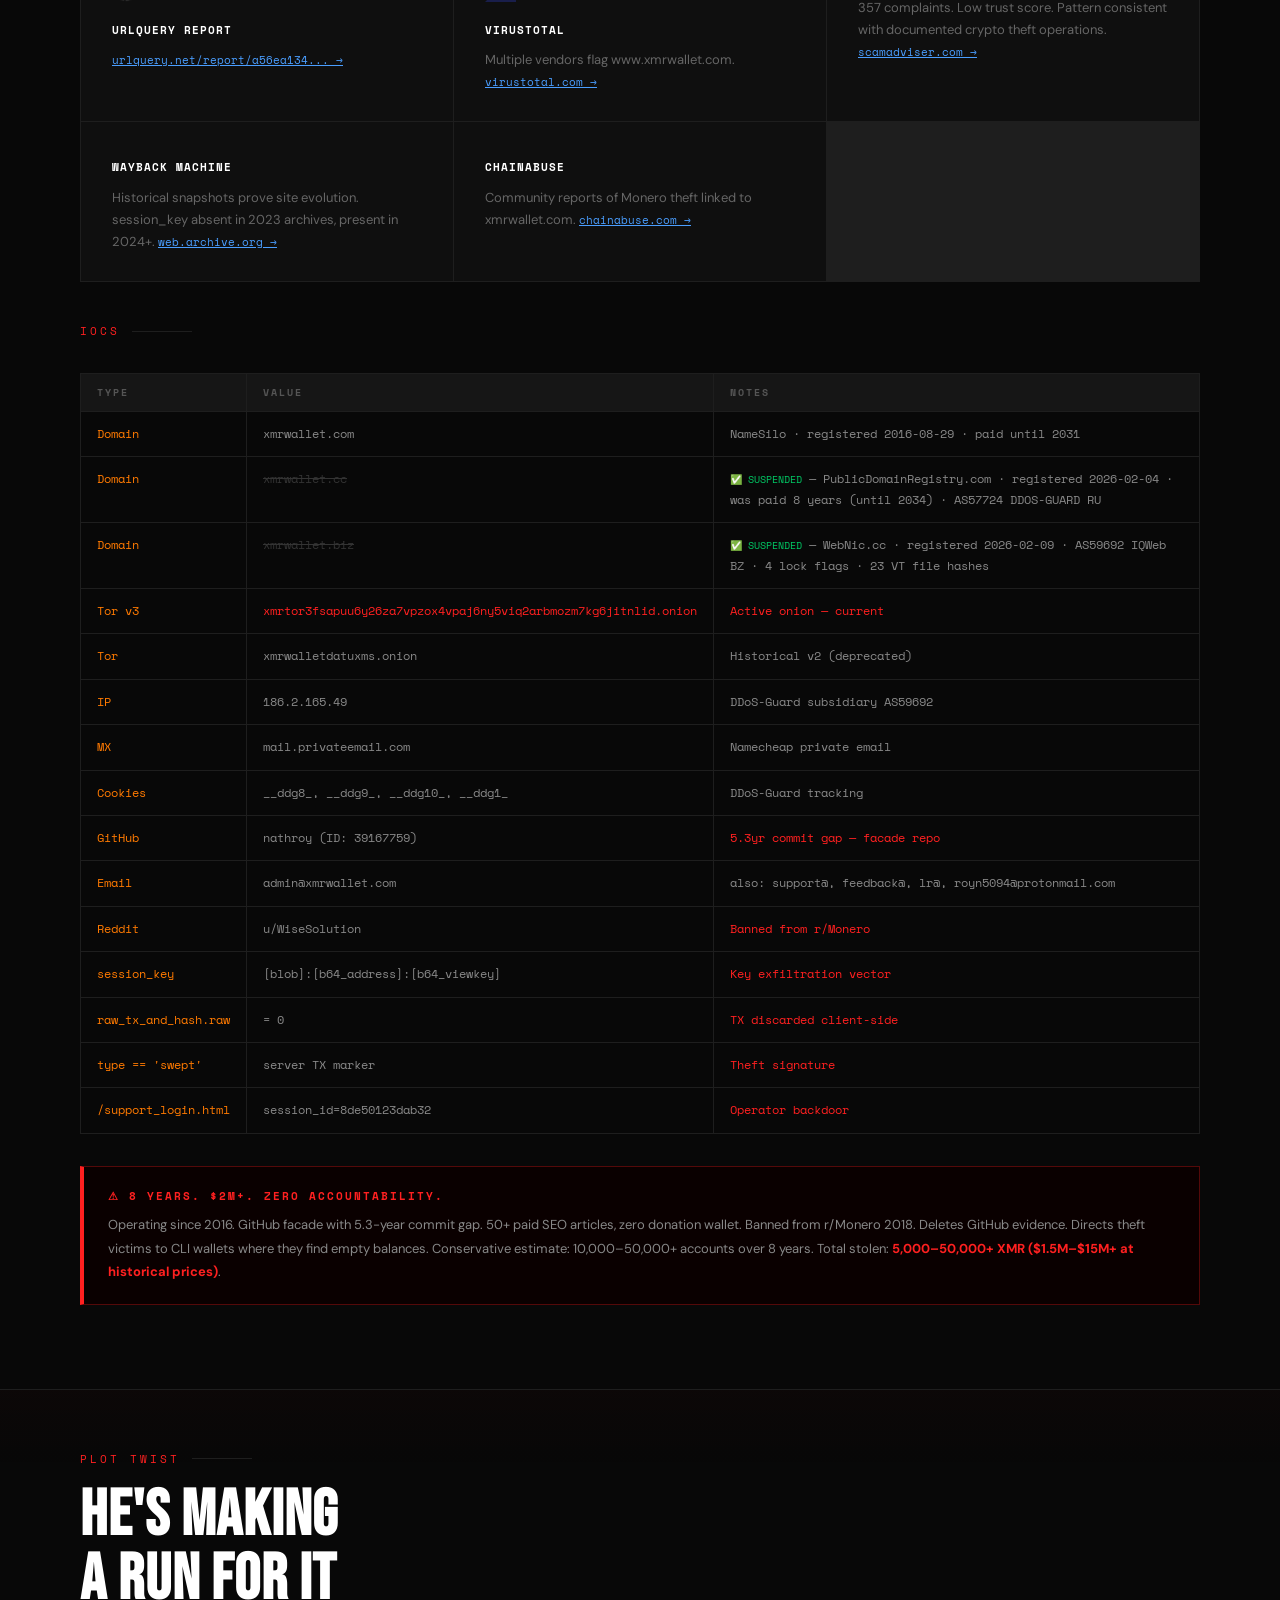
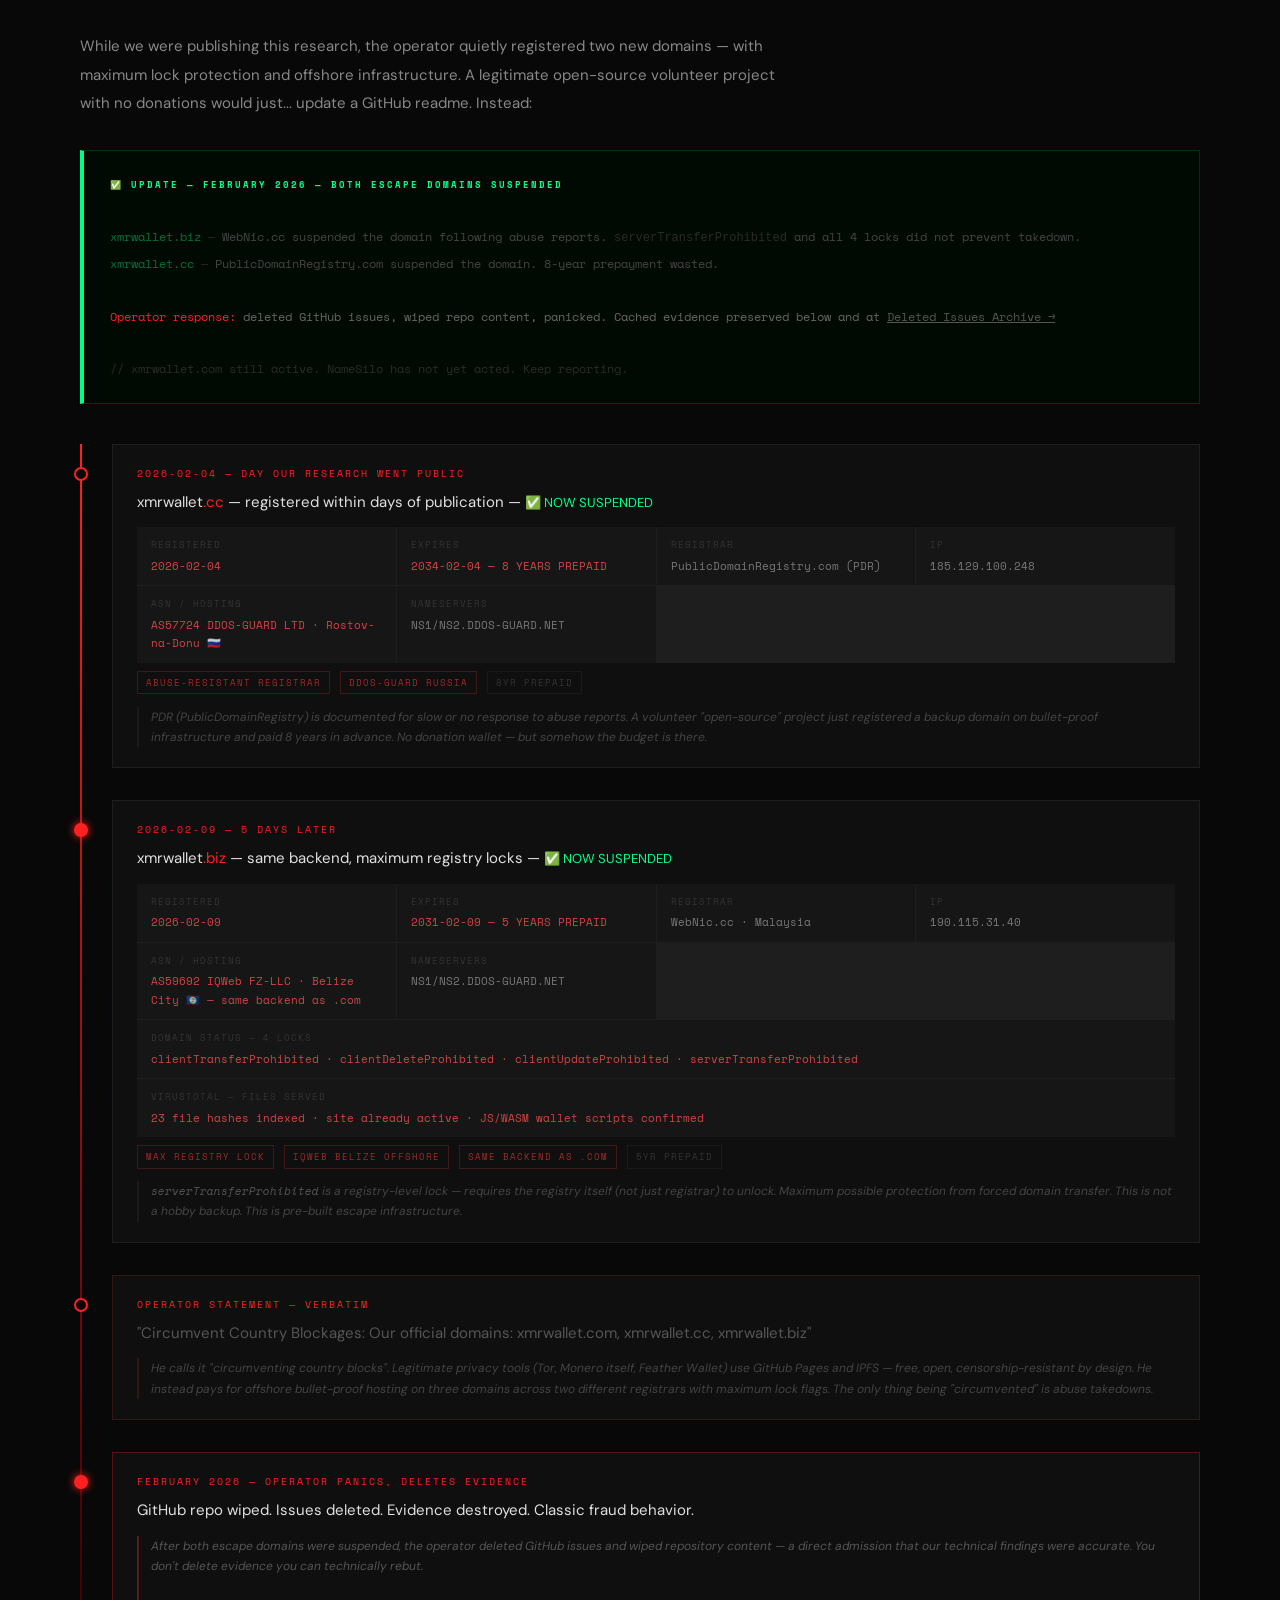
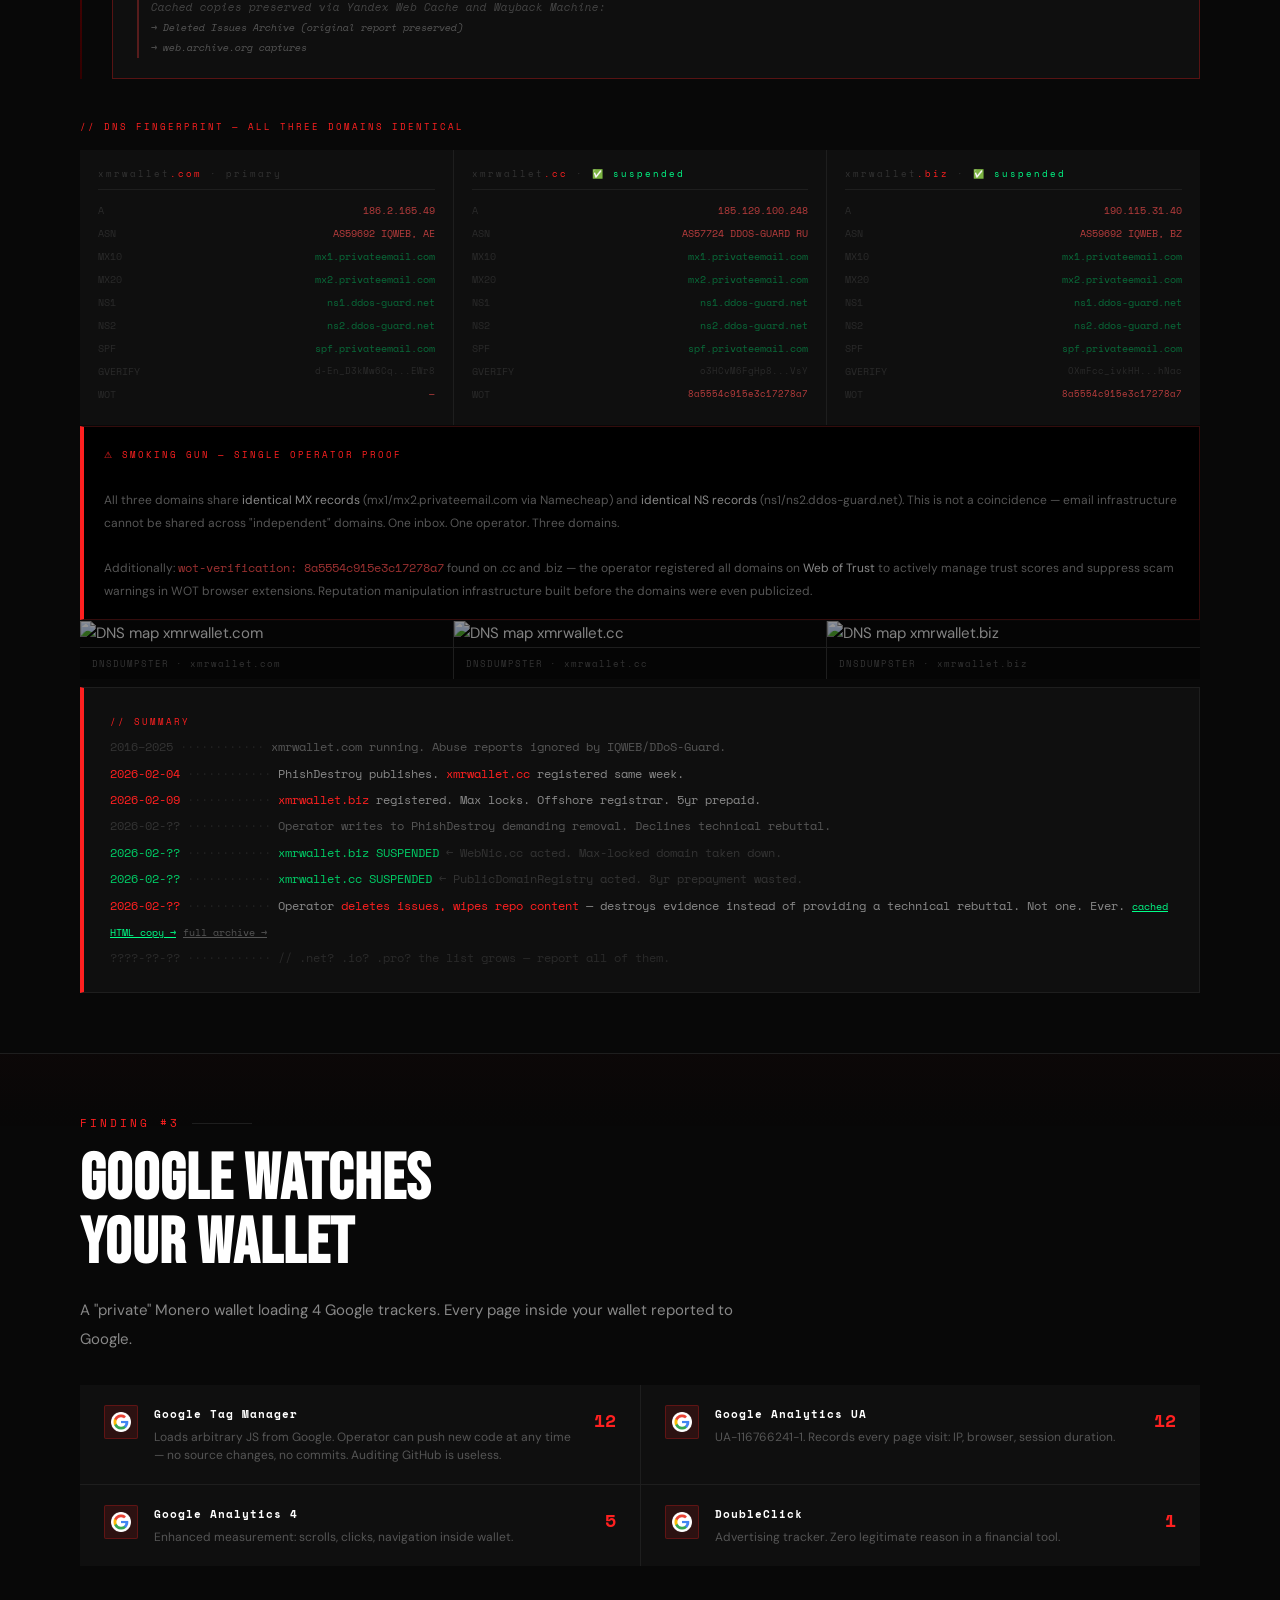
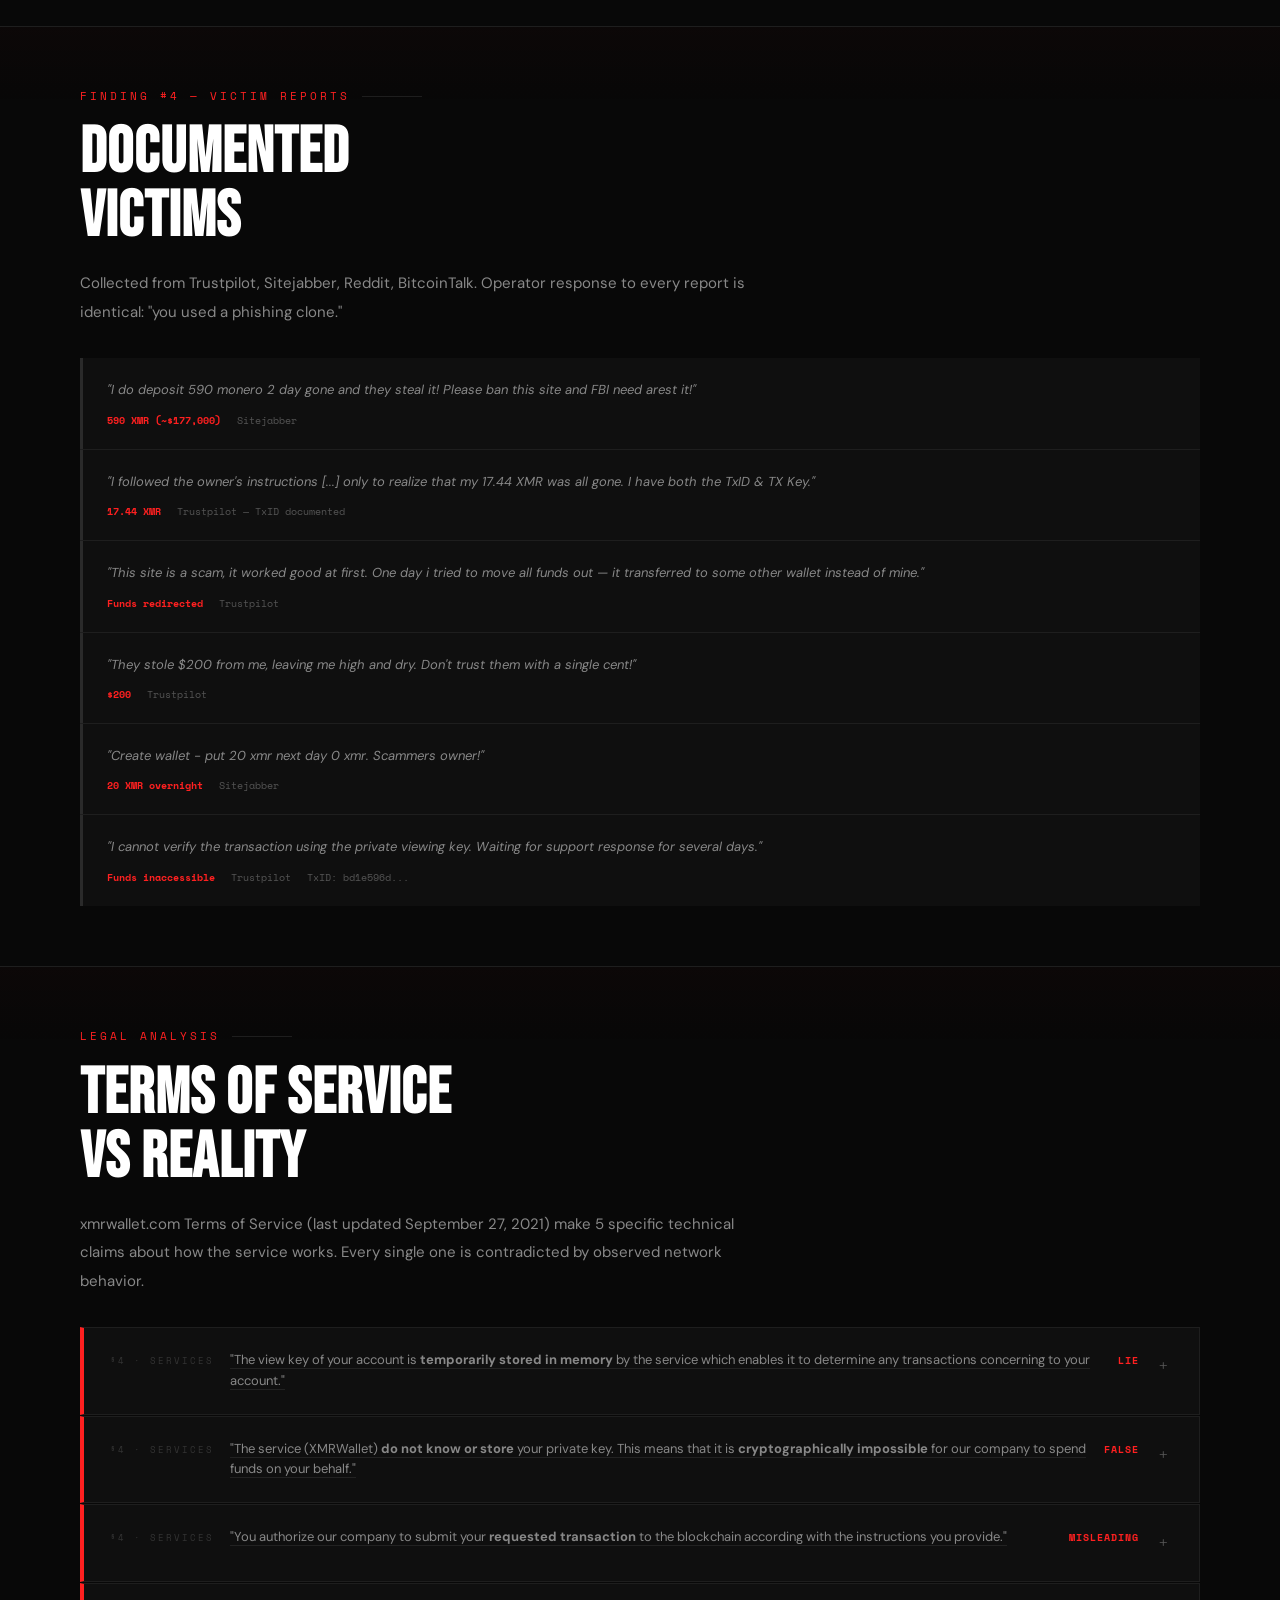
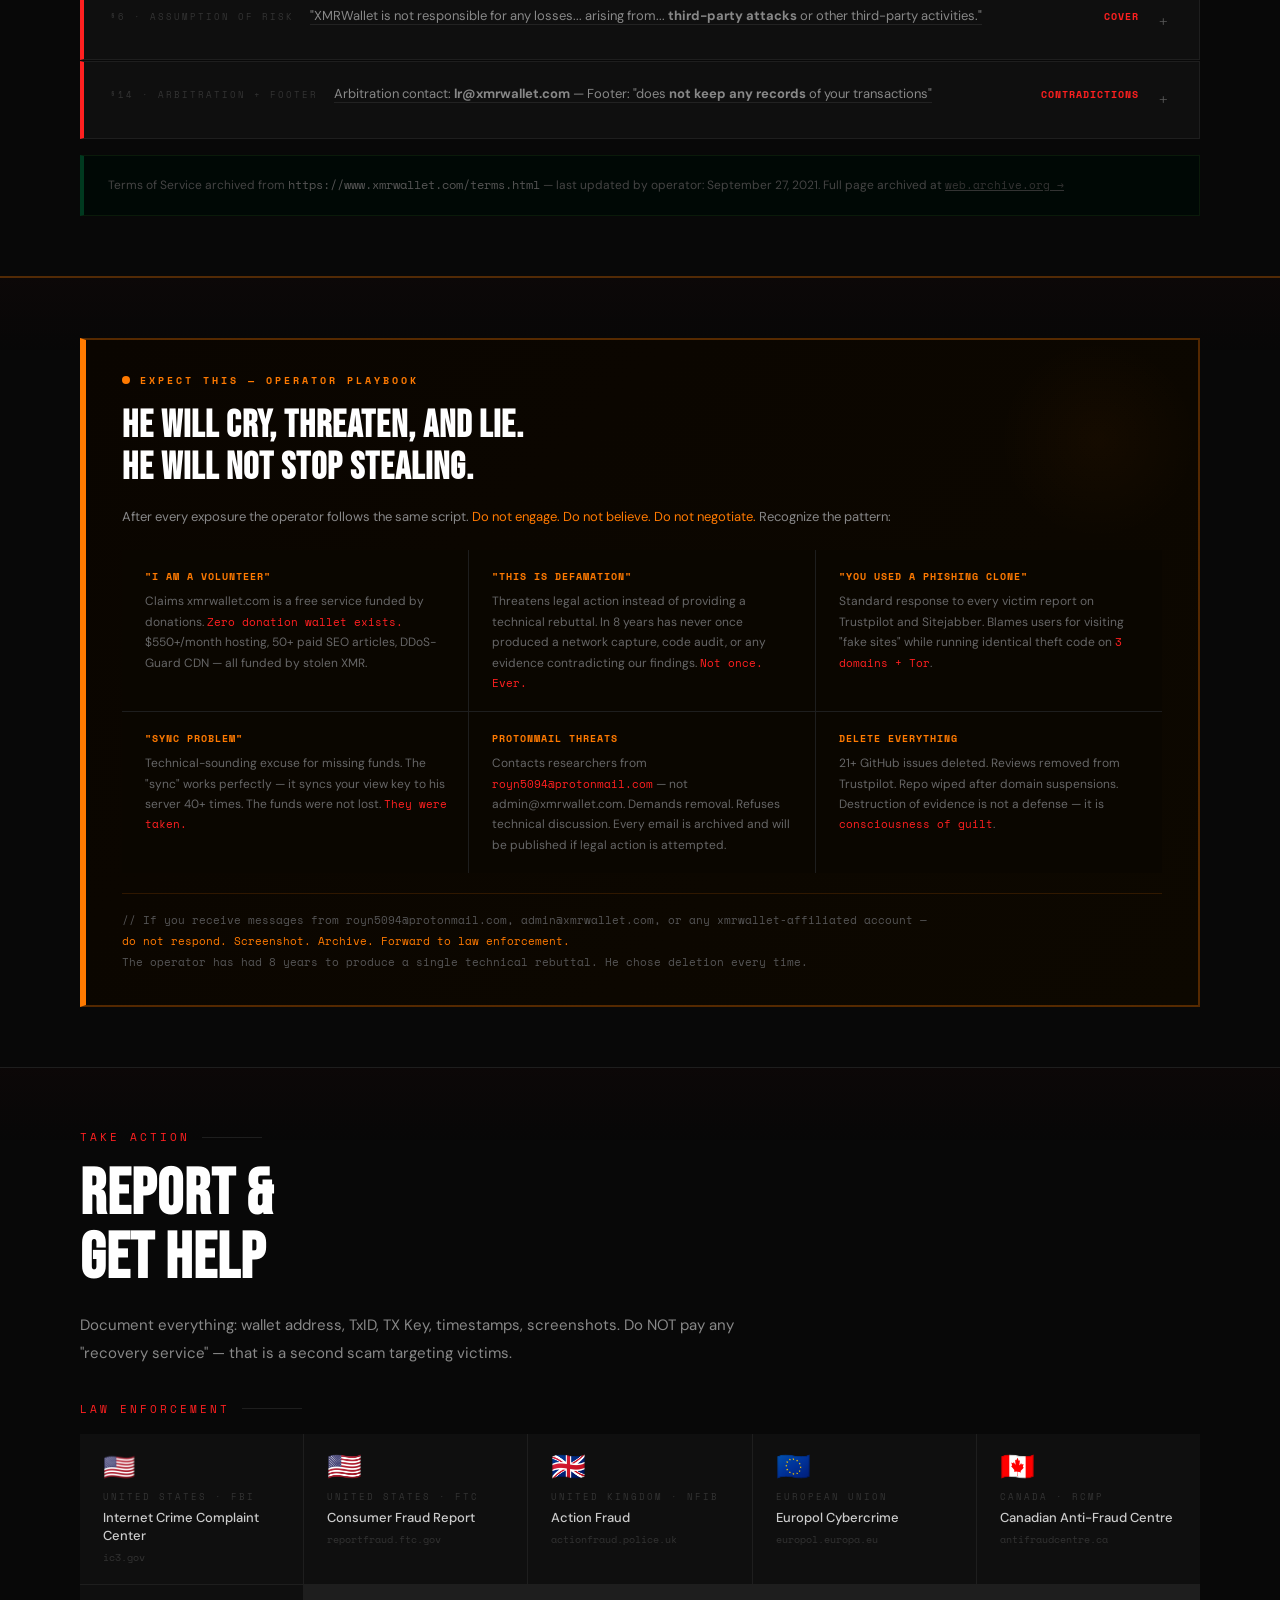
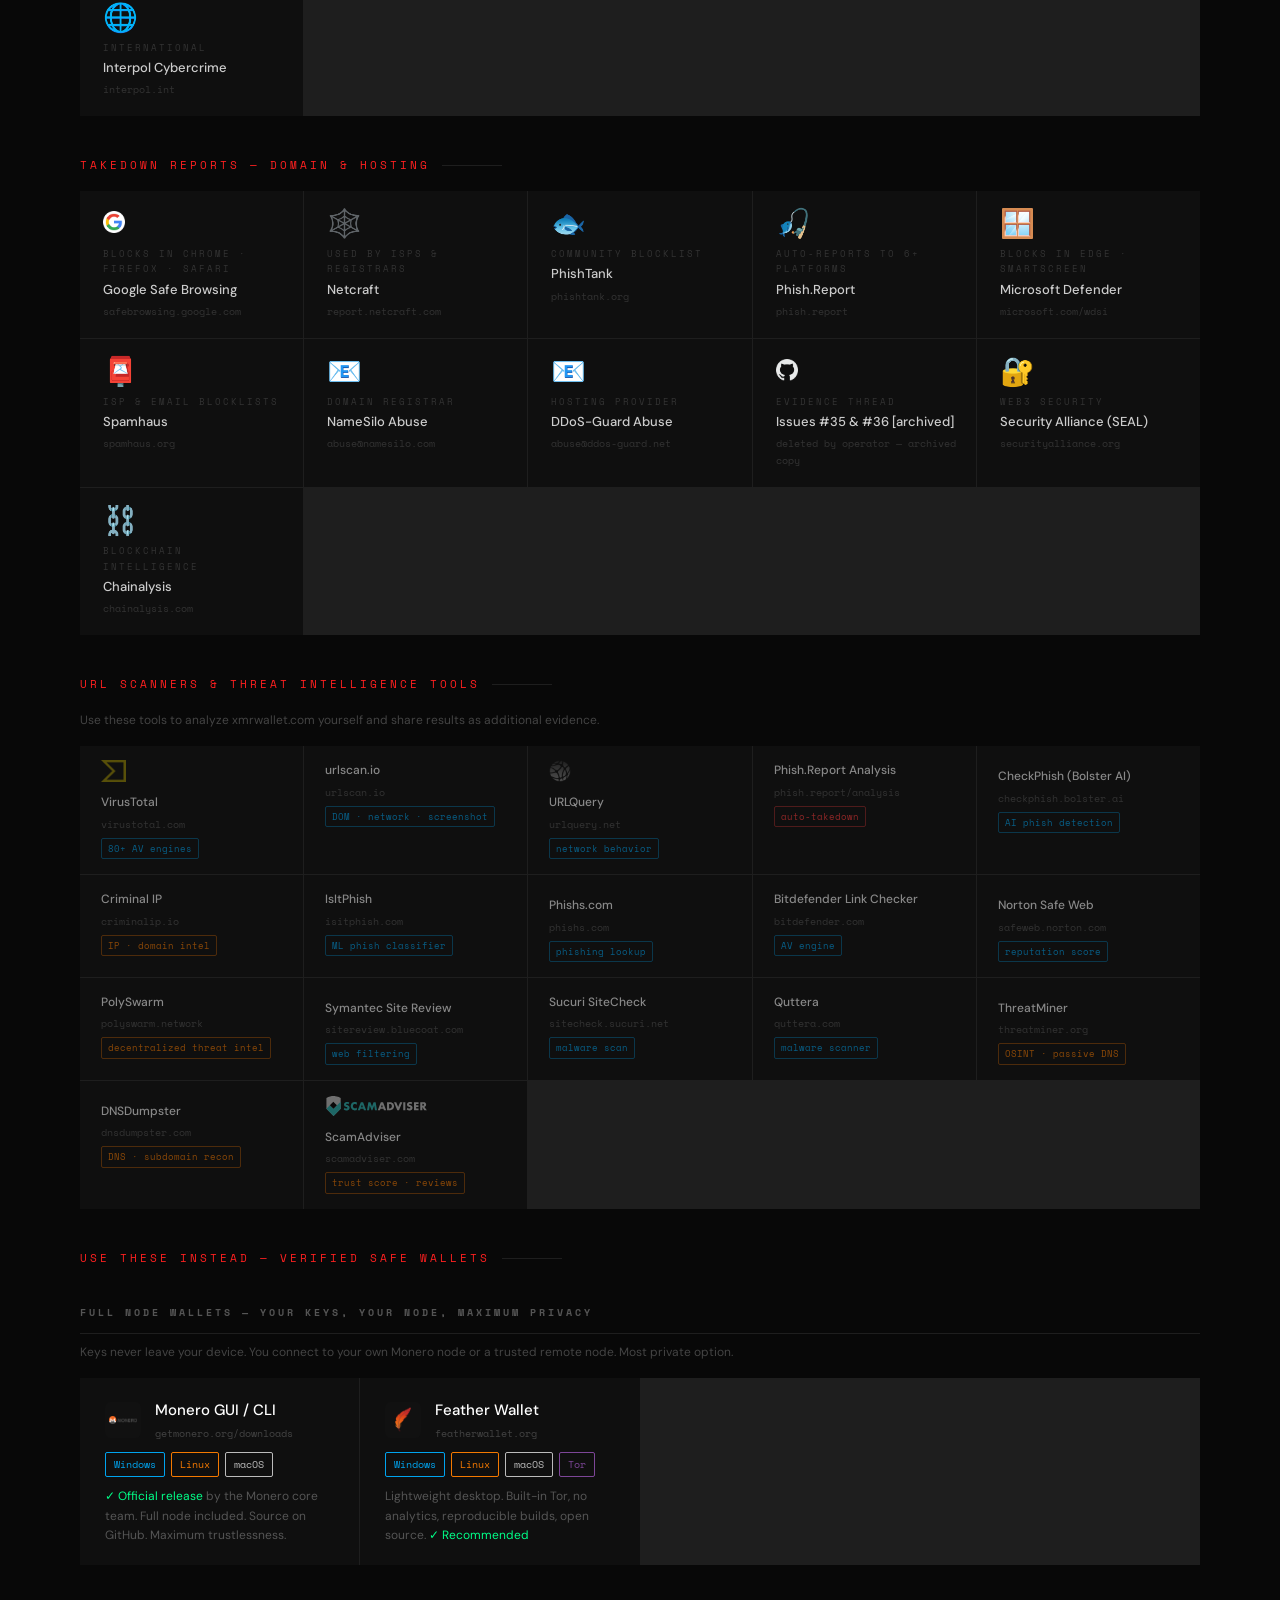
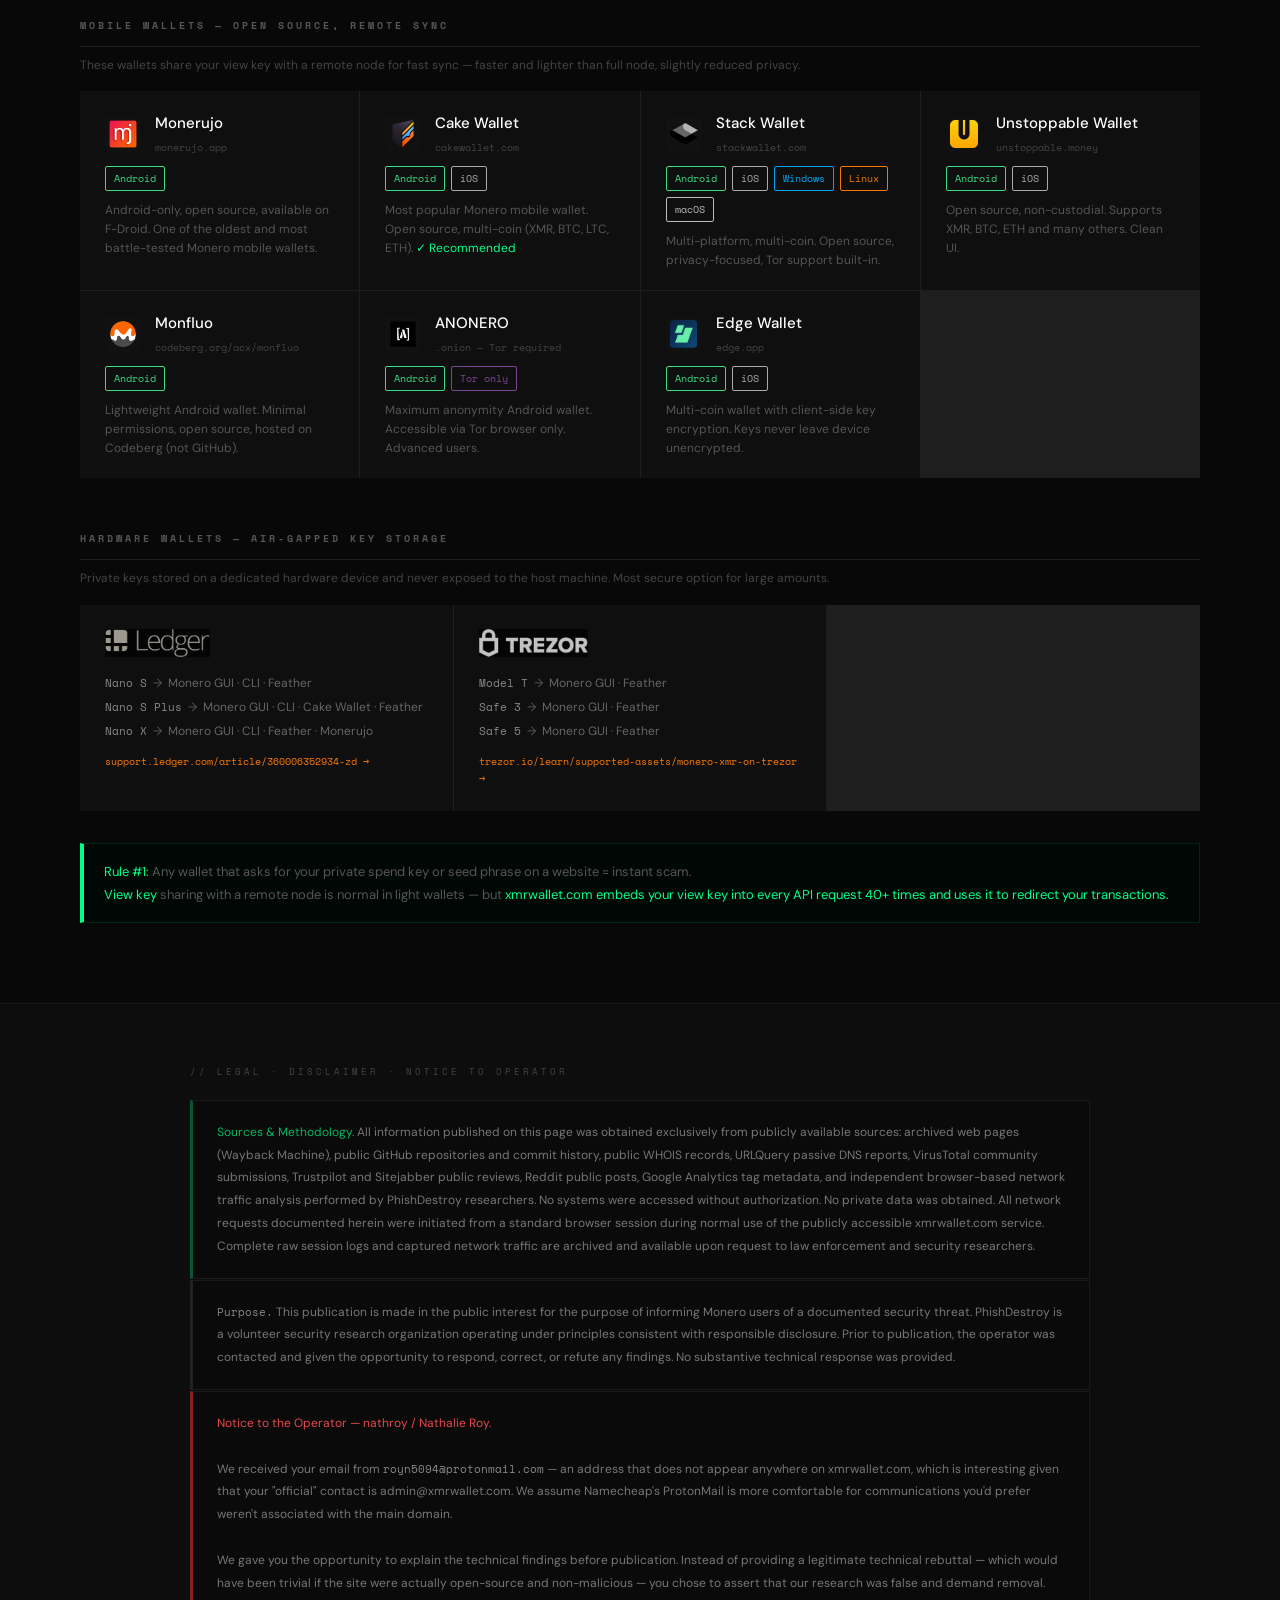
==== commit 8212f54c: "update" ====
--- a/docs/index.html
+++ b/docs/index.html
@@ -901,6 +901,69 @@
 
 </section>
 
+<!-- OPERATOR WARNING ALERT -->
+<section class="section" style="border-top:2px solid rgba(255,122,0,0.3);">
+  <style>
+  .op-alert{background:linear-gradient(135deg,#0a0500 0%,#0d0800 100%);border:2px solid rgba(255,122,0,0.3);border-left:6px solid var(--orange);padding:32px 36px;position:relative;overflow:hidden;animation:opAlertGlow 5s ease-in-out infinite;}
+  @keyframes opAlertGlow{0%,100%{box-shadow:0 0 0 0 rgba(255,122,0,0)}50%{box-shadow:0 0 30px rgba(255,122,0,0.06),inset 0 0 30px rgba(255,122,0,0.015);}}
+  .op-alert::before{content:'';position:absolute;top:0;right:0;width:200px;height:200px;background:radial-gradient(circle,rgba(255,122,0,0.04) 0%,transparent 70%);pointer-events:none;}
+  .op-alert-tag{font-family:var(--mono);font-size:10px;font-weight:700;letter-spacing:3px;text-transform:uppercase;color:var(--orange);margin-bottom:16px;display:flex;align-items:center;gap:10px;}
+  .op-alert-tag::before{content:'';width:8px;height:8px;background:var(--orange);border-radius:50%;animation:blink 1.5s step-end infinite;}
+  .op-alert h3{font-family:var(--display);font-size:clamp(24px,4vw,38px);color:#fff;margin-bottom:16px;line-height:1.1;letter-spacing:1px;}
+  .op-alert-body{font-size:13px;color:#888;line-height:2;}
+  .op-alert-body strong{color:var(--orange);font-weight:400;}
+  .op-alert-body em{color:#666;font-style:normal;}
+  .op-alert-tactics{display:grid;grid-template-columns:repeat(auto-fill,minmax(280px,1fr));gap:1px;background:var(--border);margin-top:20px;}
+  .op-alert-tactic{background:#0a0600;padding:18px 20px;border-left:3px solid transparent;transition:border-color 0.3s,background 0.3s;}
+  .op-alert-tactic:hover{border-left-color:var(--orange);background:rgba(255,122,0,0.015);}
+  .op-alert-tactic-title{font-family:var(--mono);font-size:10px;font-weight:700;letter-spacing:1px;color:var(--orange);margin-bottom:6px;text-transform:uppercase;}
+  .op-alert-tactic-text{font-size:12px;color:#666;line-height:1.7;}
+  .op-alert-tactic-text span{color:var(--red);font-family:var(--mono);font-size:11px;}
+  .op-alert-bottom{margin-top:20px;padding-top:16px;border-top:1px solid rgba(255,122,0,0.15);font-family:var(--mono);font-size:11px;color:#555;line-height:1.9;}
+  </style>
+
+  <div class="op-alert reveal">
+    <div class="op-alert-tag">Expect This — Operator Playbook</div>
+    <h3>HE WILL CRY, THREATEN, AND LIE.<br>HE WILL NOT STOP STEALING.</h3>
+    <div class="op-alert-body">
+      After every exposure the operator follows the same script. <strong>Do not engage. Do not believe. Do not negotiate.</strong> Recognize the pattern:
+    </div>
+
+    <div class="op-alert-tactics">
+      <div class="op-alert-tactic">
+        <div class="op-alert-tactic-title">"I am a volunteer"</div>
+        <div class="op-alert-tactic-text">Claims xmrwallet.com is a free service funded by donations. <span>Zero donation wallet exists.</span> $550+/month hosting, 50+ paid SEO articles, DDoS-Guard CDN — all funded by stolen XMR.</div>
+      </div>
+      <div class="op-alert-tactic">
+        <div class="op-alert-tactic-title">"This is defamation"</div>
+        <div class="op-alert-tactic-text">Threatens legal action instead of providing a technical rebuttal. In 8 years has never once produced a network capture, code audit, or any evidence contradicting our findings. <span>Not once. Ever.</span></div>
+      </div>
+      <div class="op-alert-tactic">
+        <div class="op-alert-tactic-title">"You used a phishing clone"</div>
+        <div class="op-alert-tactic-text">Standard response to every victim report on Trustpilot and Sitejabber. Blames users for visiting "fake sites" while running identical theft code on <span>3 domains + Tor</span>.</div>
+      </div>
+      <div class="op-alert-tactic">
+        <div class="op-alert-tactic-title">"Sync problem"</div>
+        <div class="op-alert-tactic-text">Technical-sounding excuse for missing funds. The "sync" works perfectly — it syncs your view key to his server 40+ times. The funds were not lost. <span>They were taken.</span></div>
+      </div>
+      <div class="op-alert-tactic">
+        <div class="op-alert-tactic-title">ProtonMail threats</div>
+        <div class="op-alert-tactic-text">Contacts researchers from <span>royn5094@protonmail.com</span> — not admin@xmrwallet.com. Demands removal. Refuses technical discussion. Every email is archived and will be published if legal action is attempted.</div>
+      </div>
+      <div class="op-alert-tactic">
+        <div class="op-alert-tactic-title">Delete everything</div>
+        <div class="op-alert-tactic-text">21+ GitHub issues deleted. Reviews removed from Trustpilot. Repo wiped after domain suspensions. Destruction of evidence is not a defense — it is <span>consciousness of guilt</span>.</div>
+      </div>
+    </div>
+
+    <div class="op-alert-bottom">
+      // If you receive messages from royn5094@protonmail.com, admin@xmrwallet.com, or any xmrwallet-affiliated account —<br>
+      <span style="color:var(--orange);">do not respond. Screenshot. Archive. Forward to law enforcement.</span><br>
+      The operator has had 8 years to produce a single technical rebuttal. He chose deletion every time.
+    </div>
+  </div>
+</section>
+
 <!-- REPORT -->
 <section class="section" id="report">
   <div class="section-label">Take Action</div>
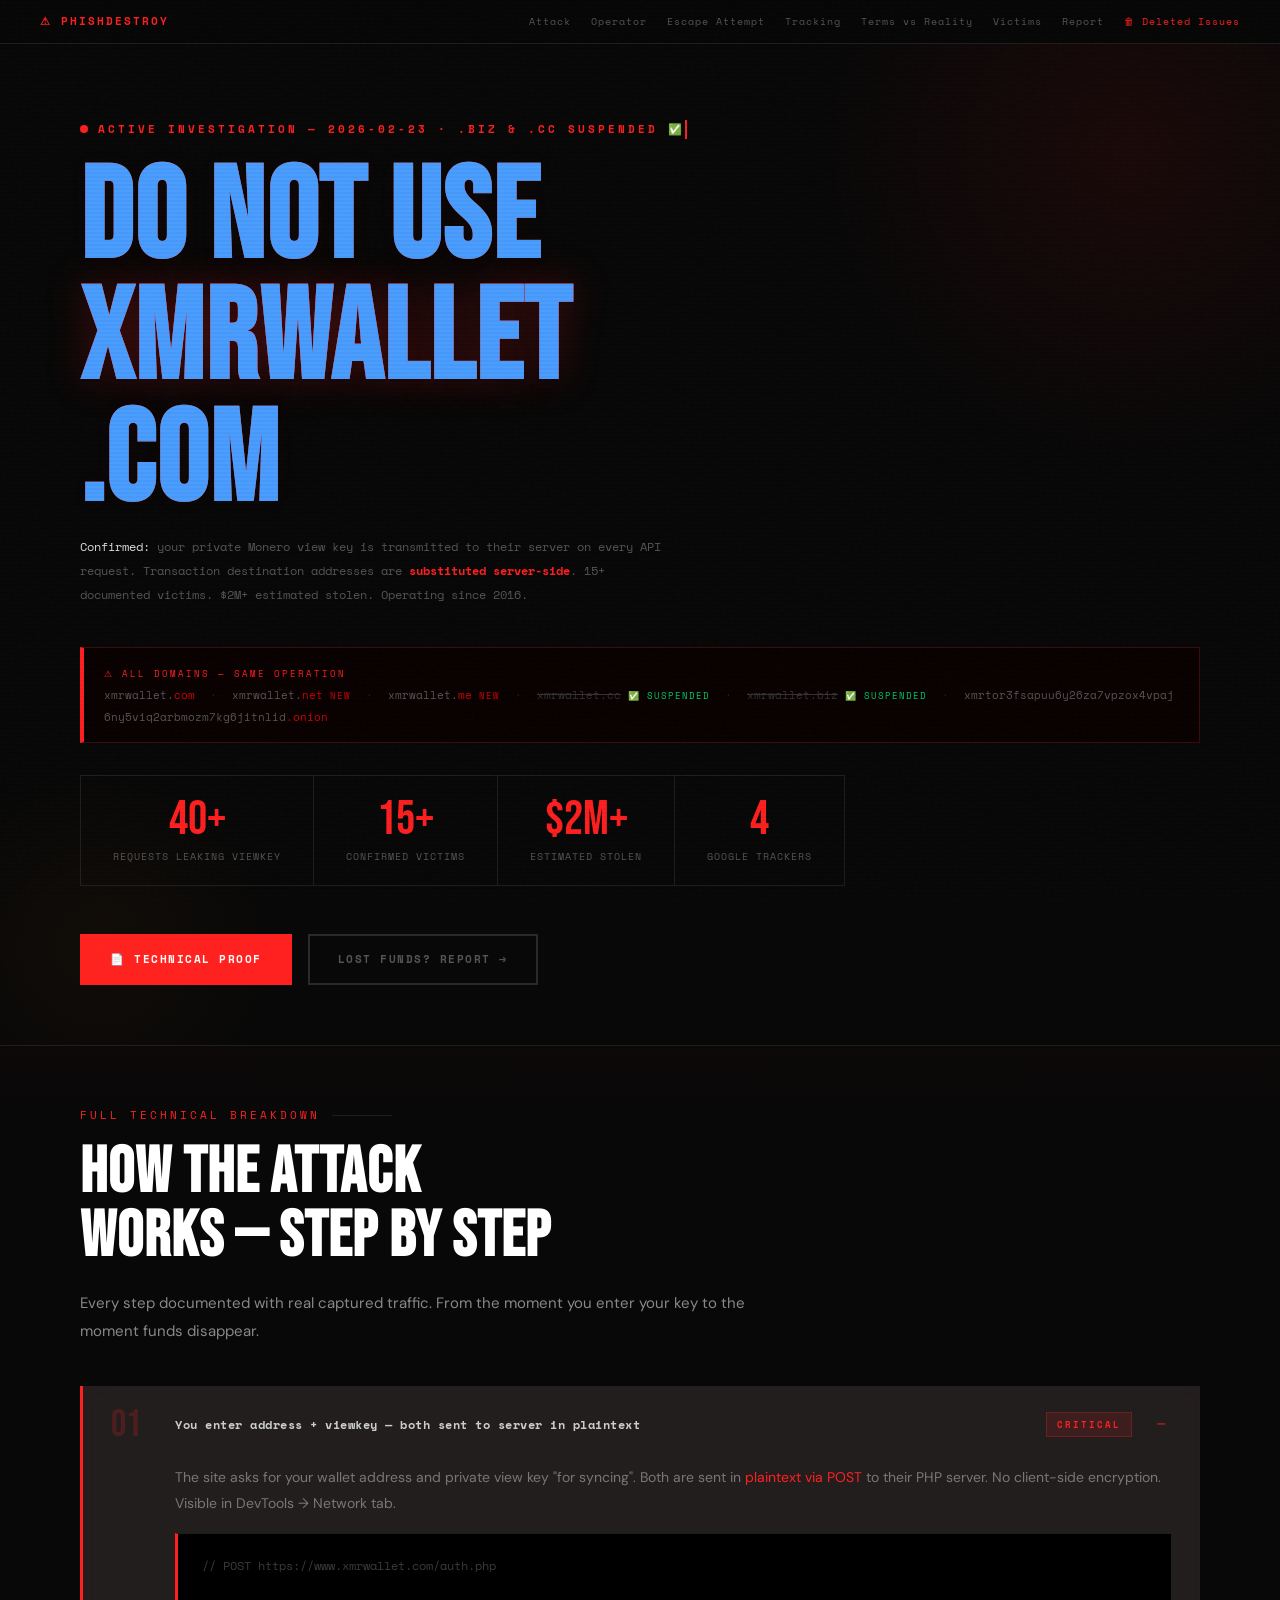
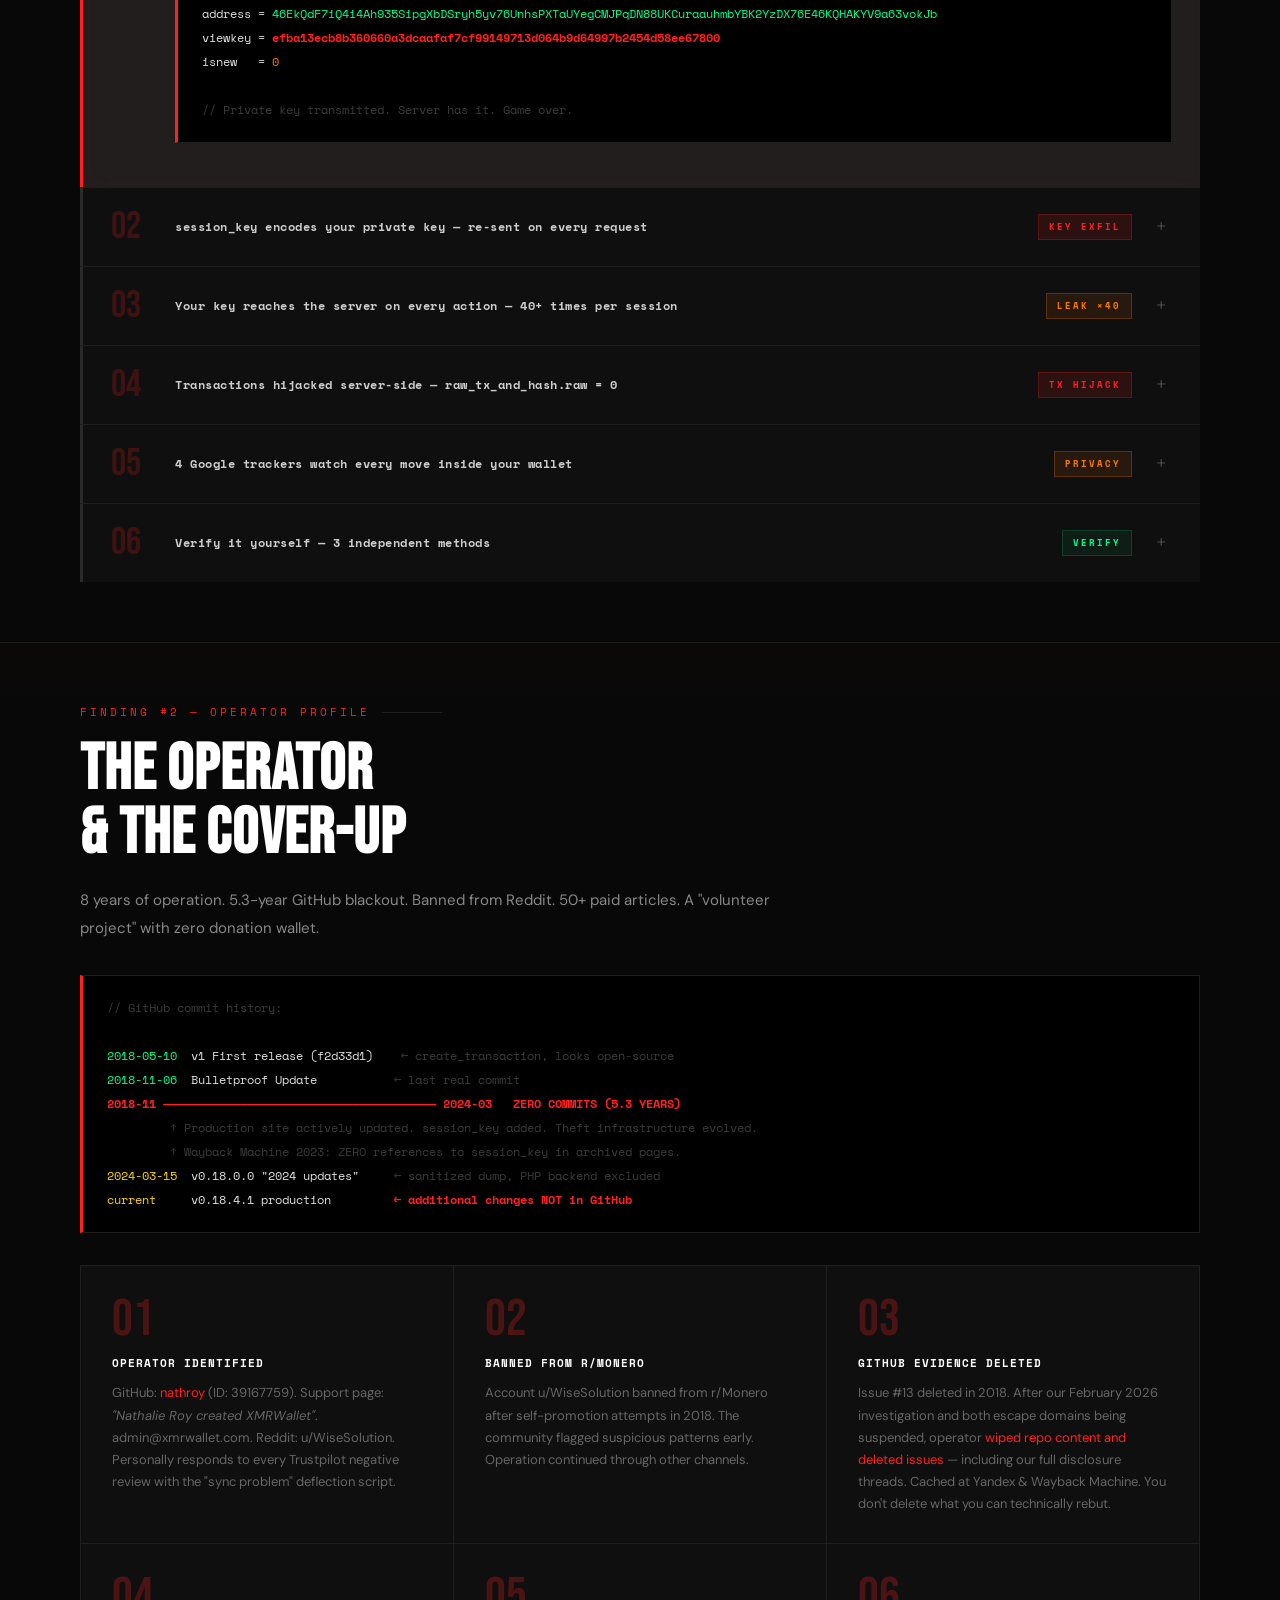
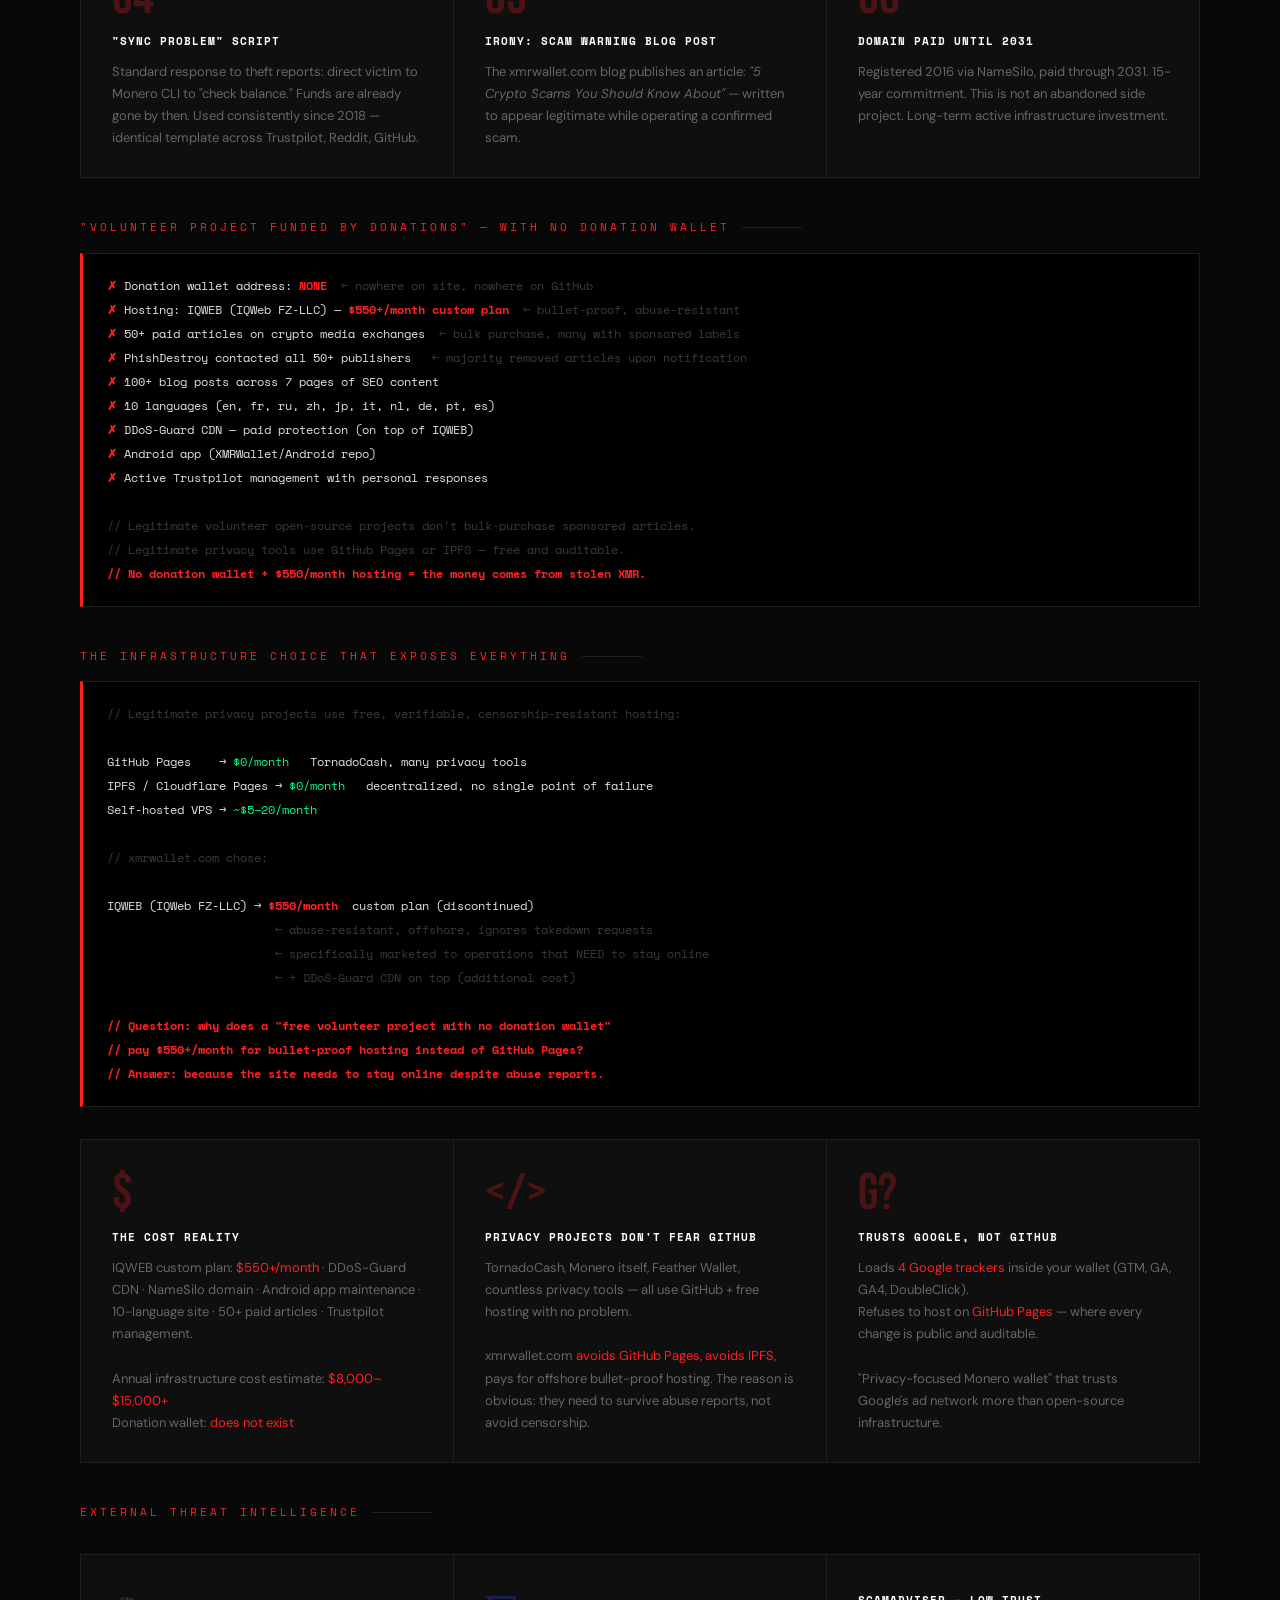
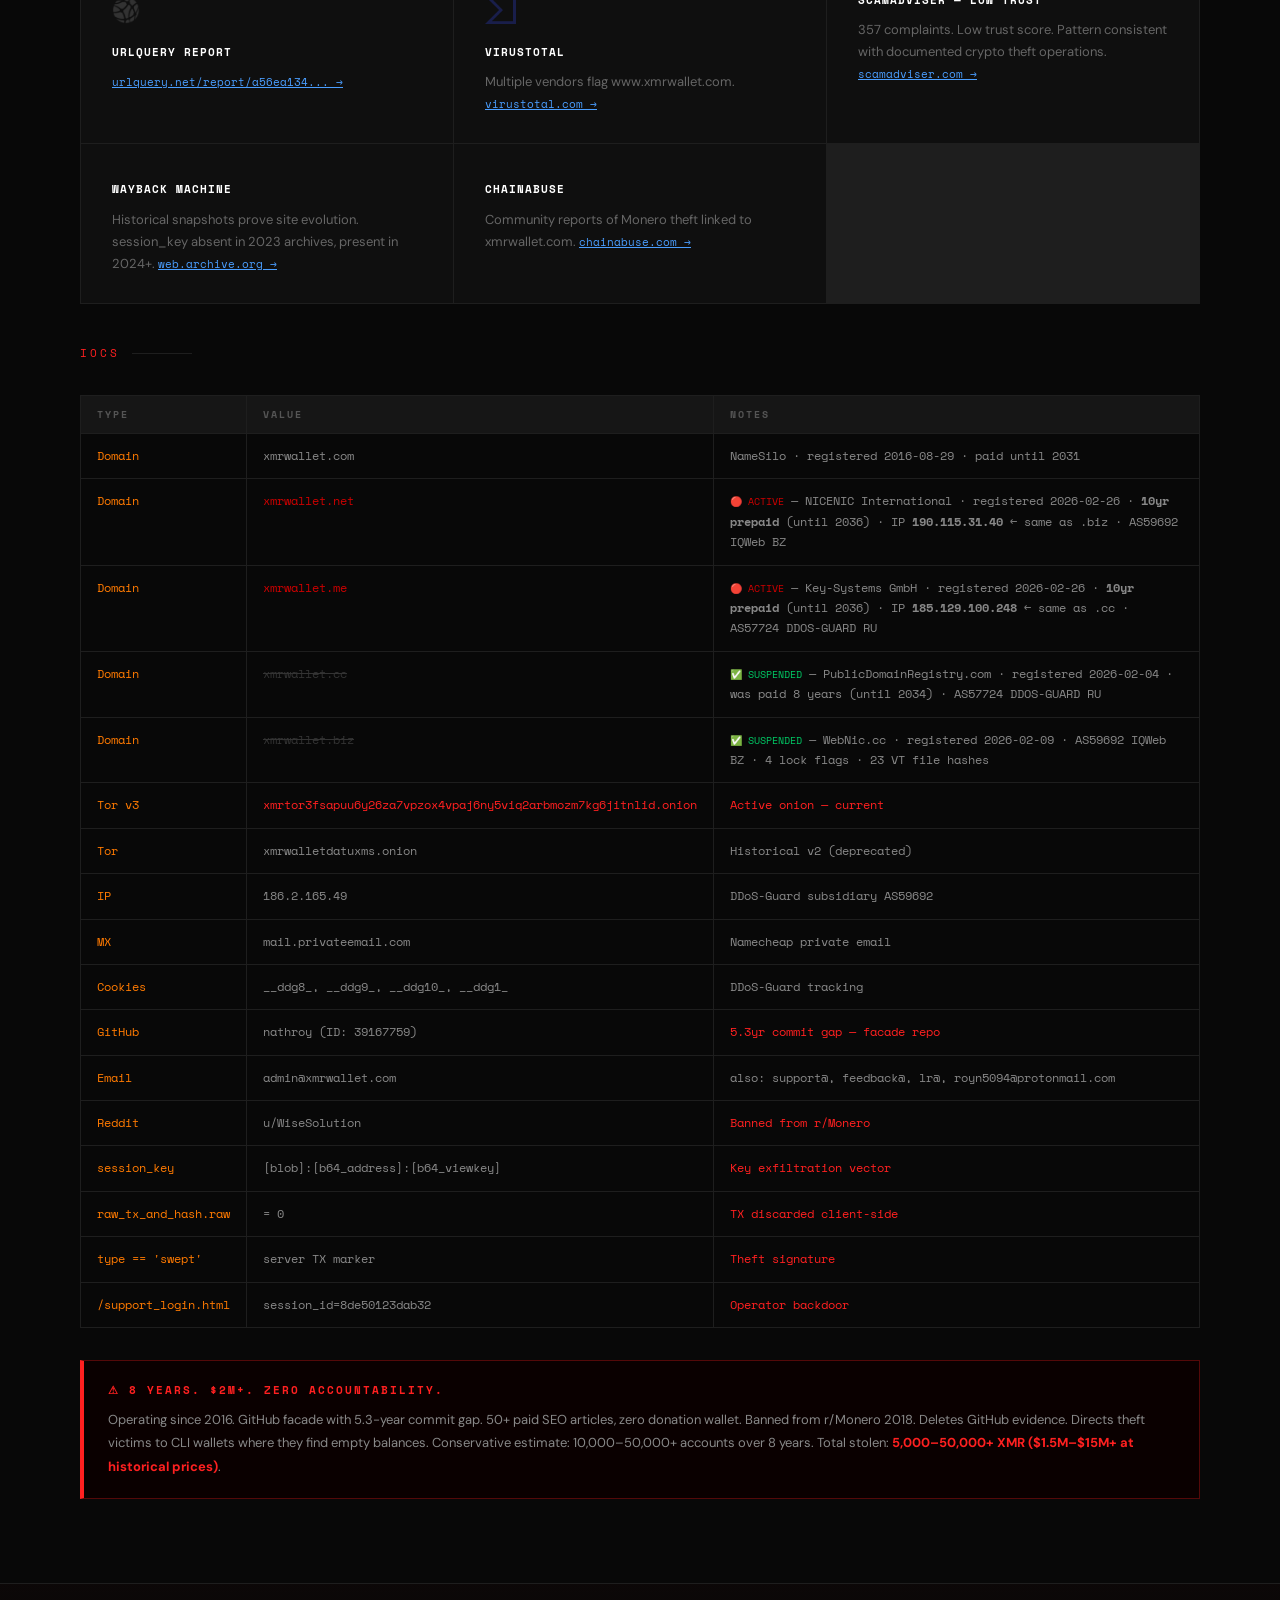
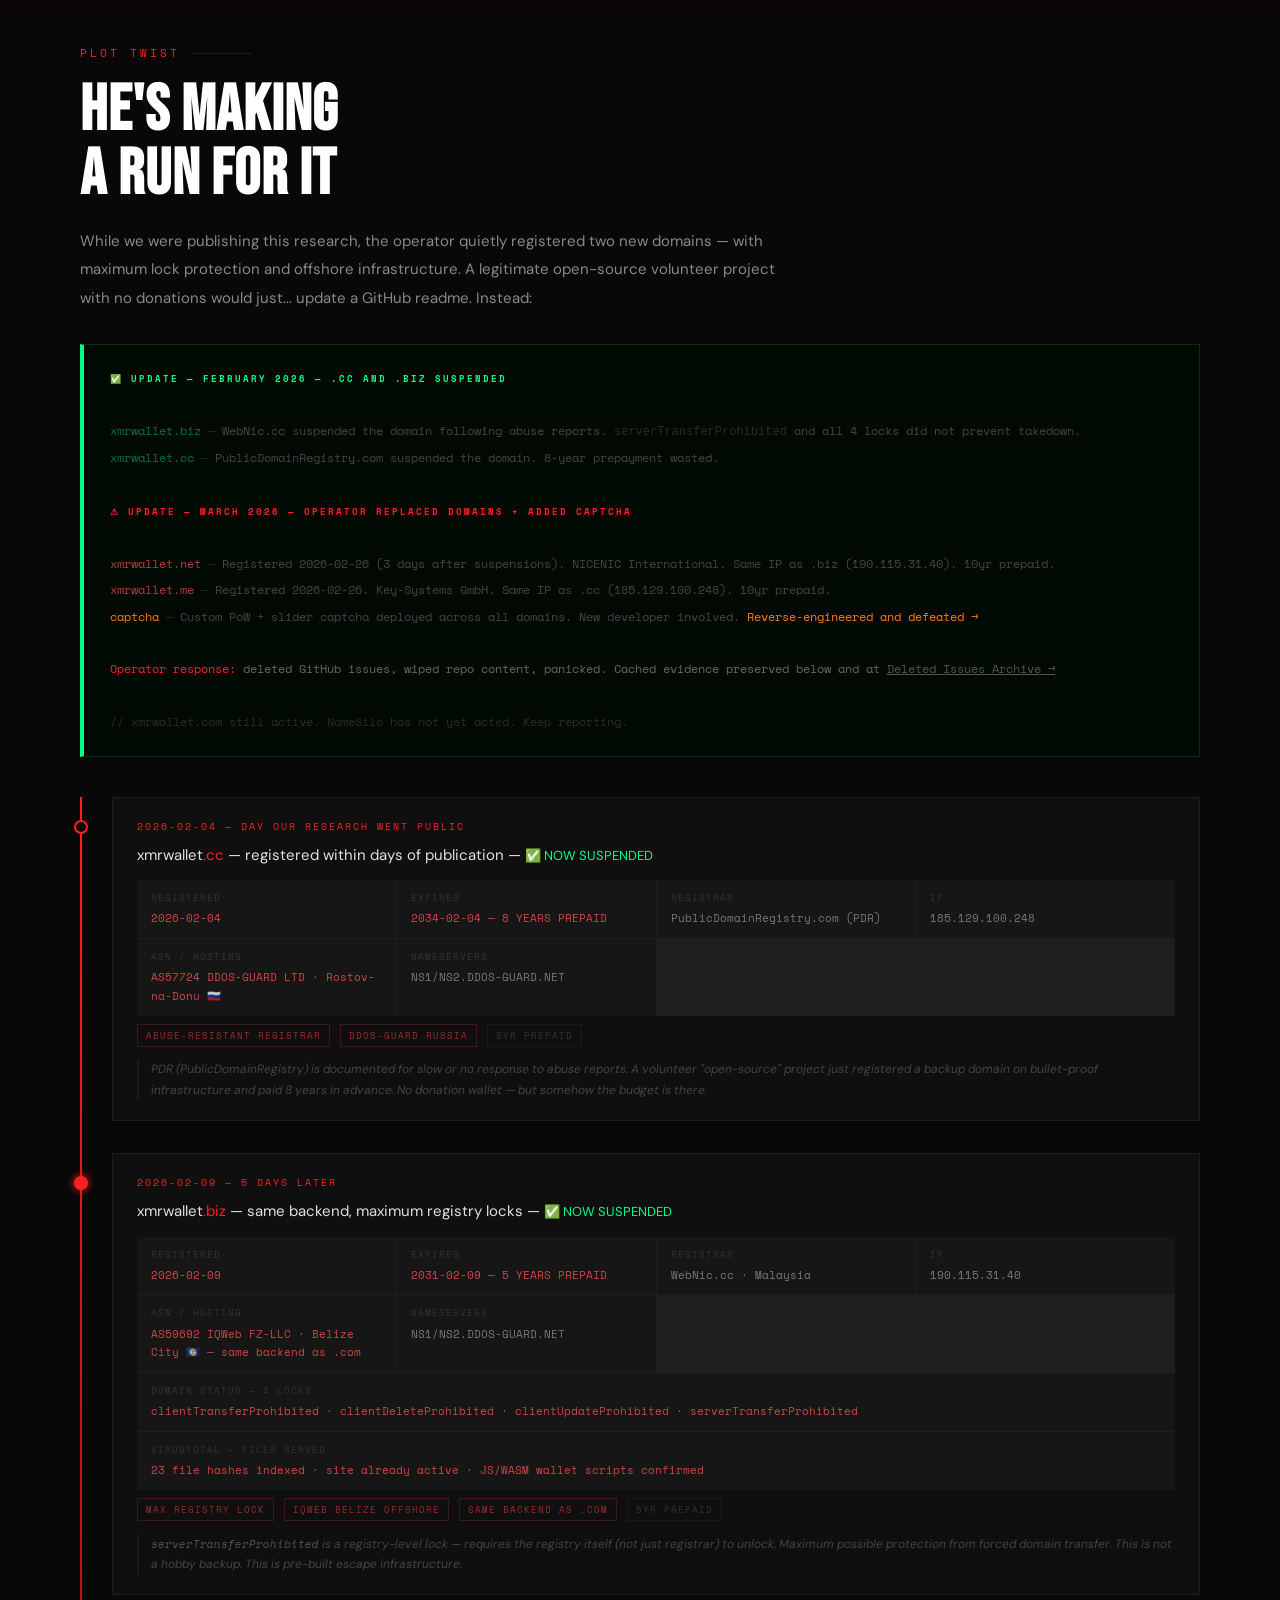
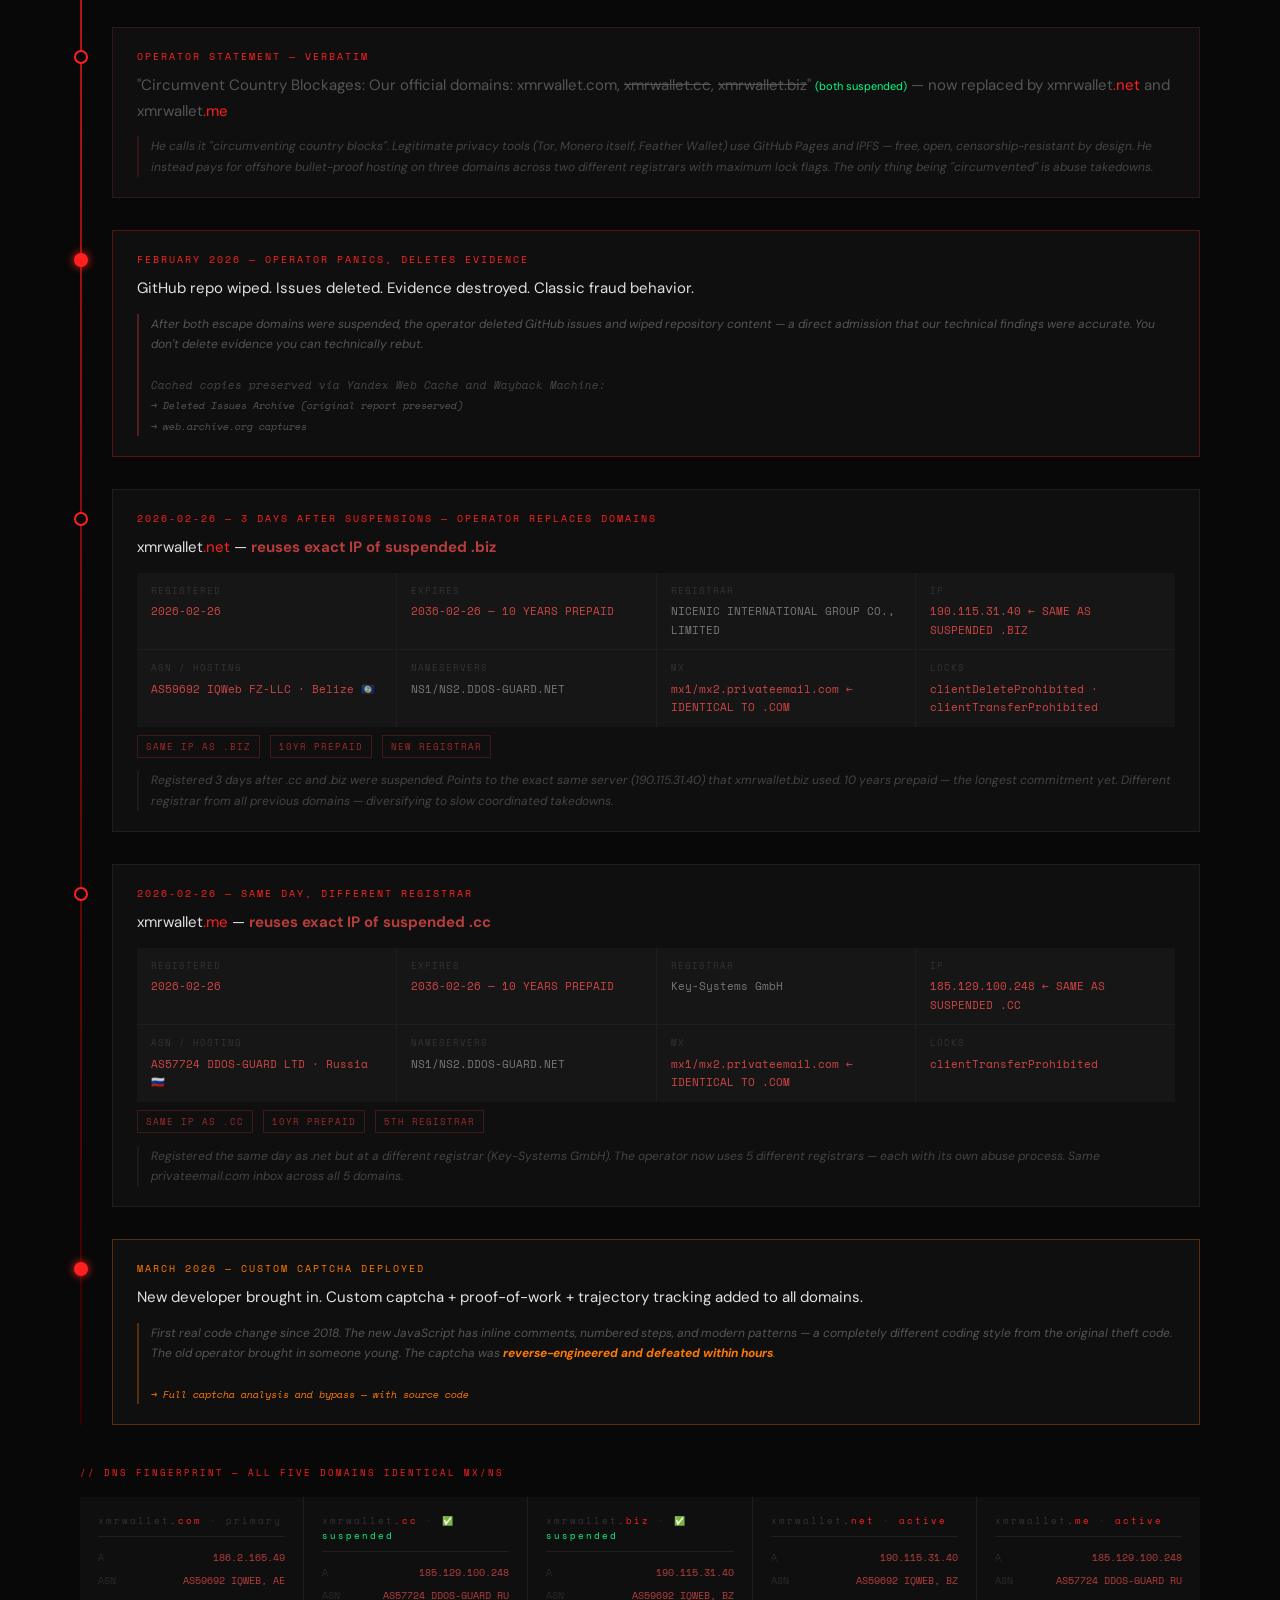
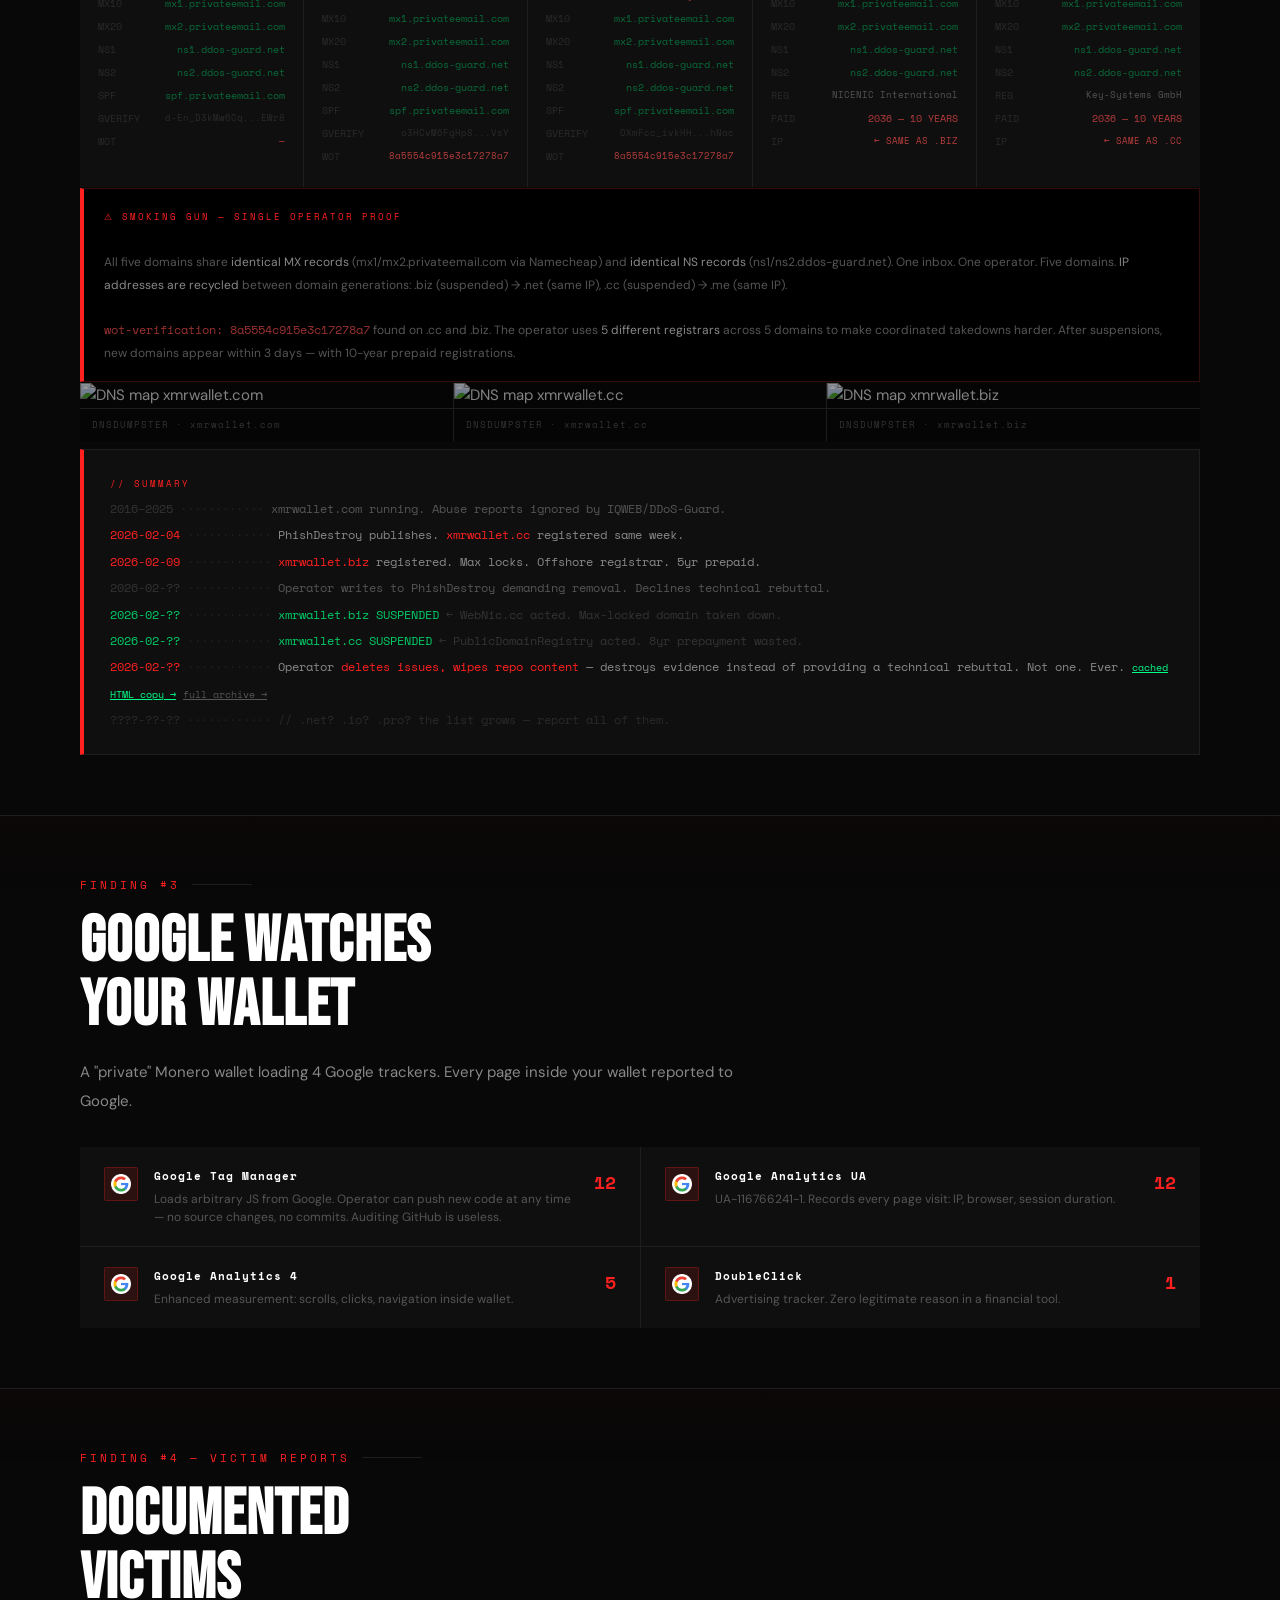
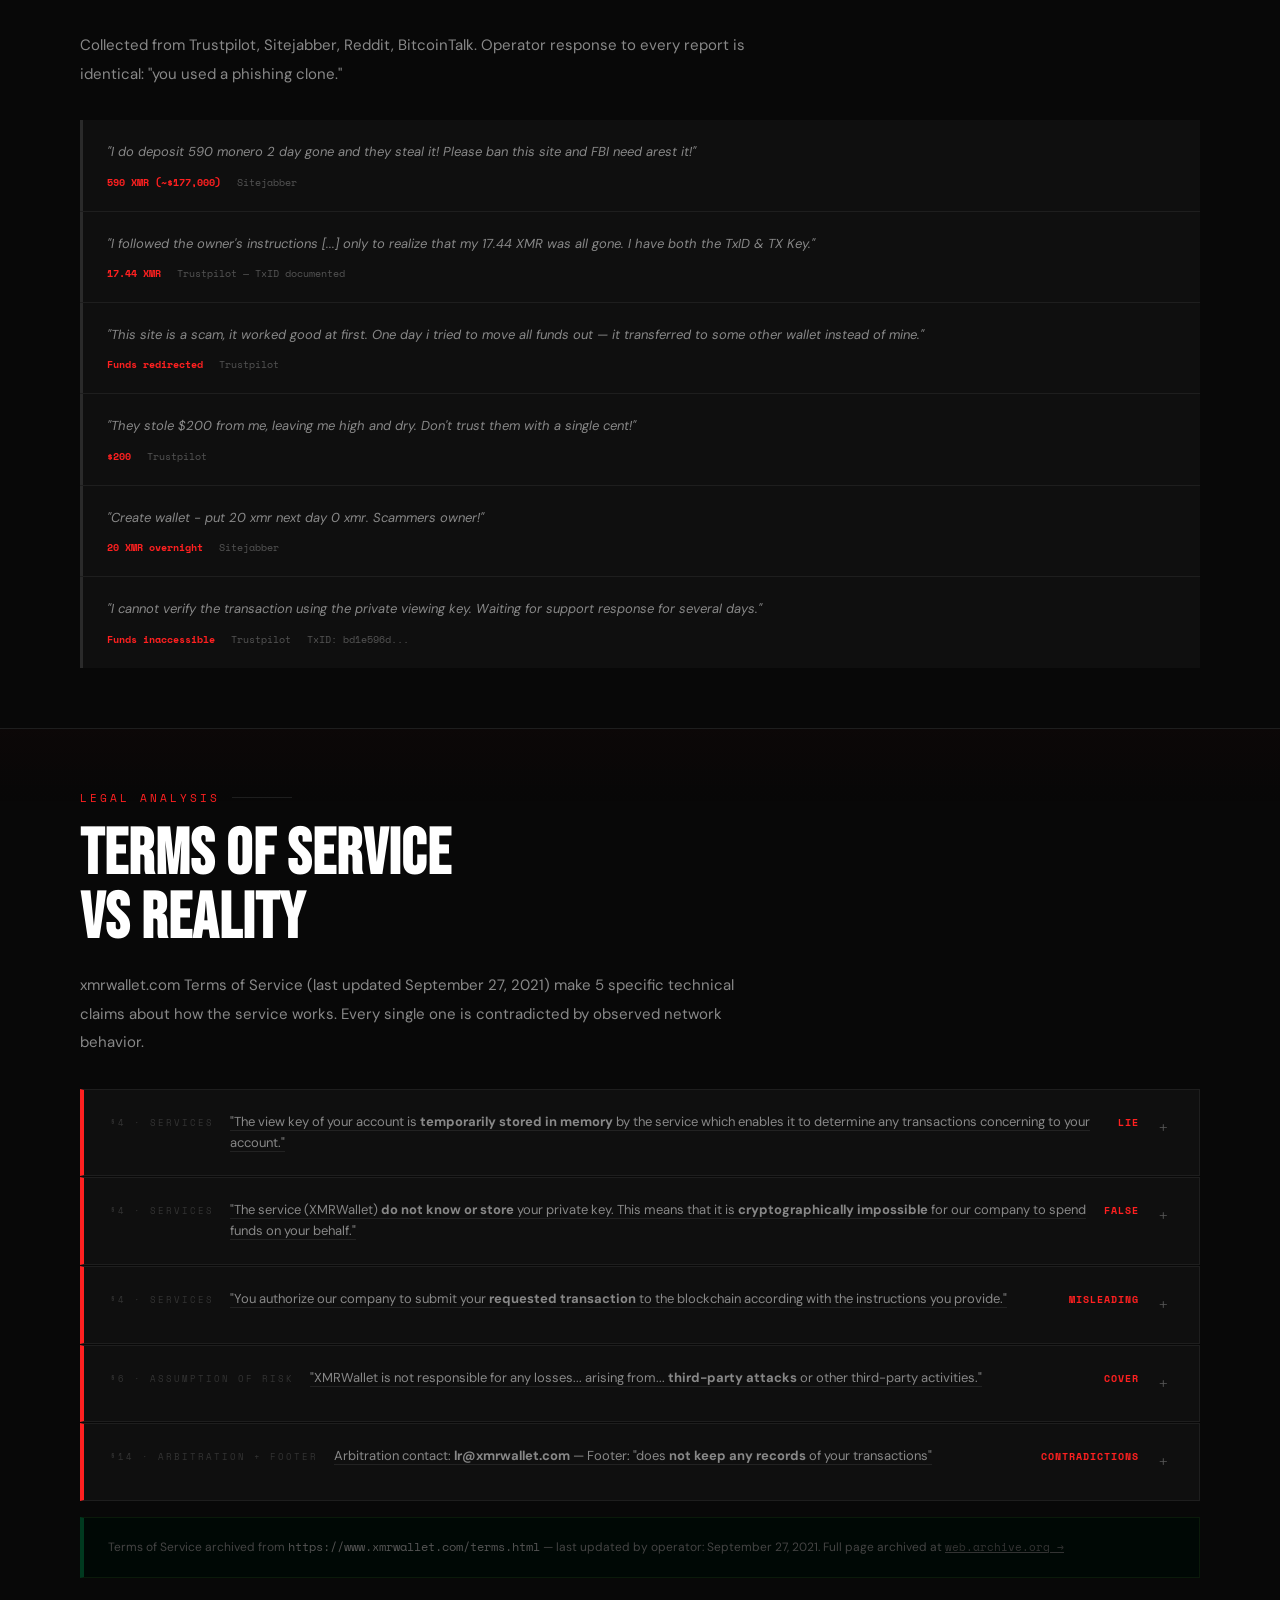
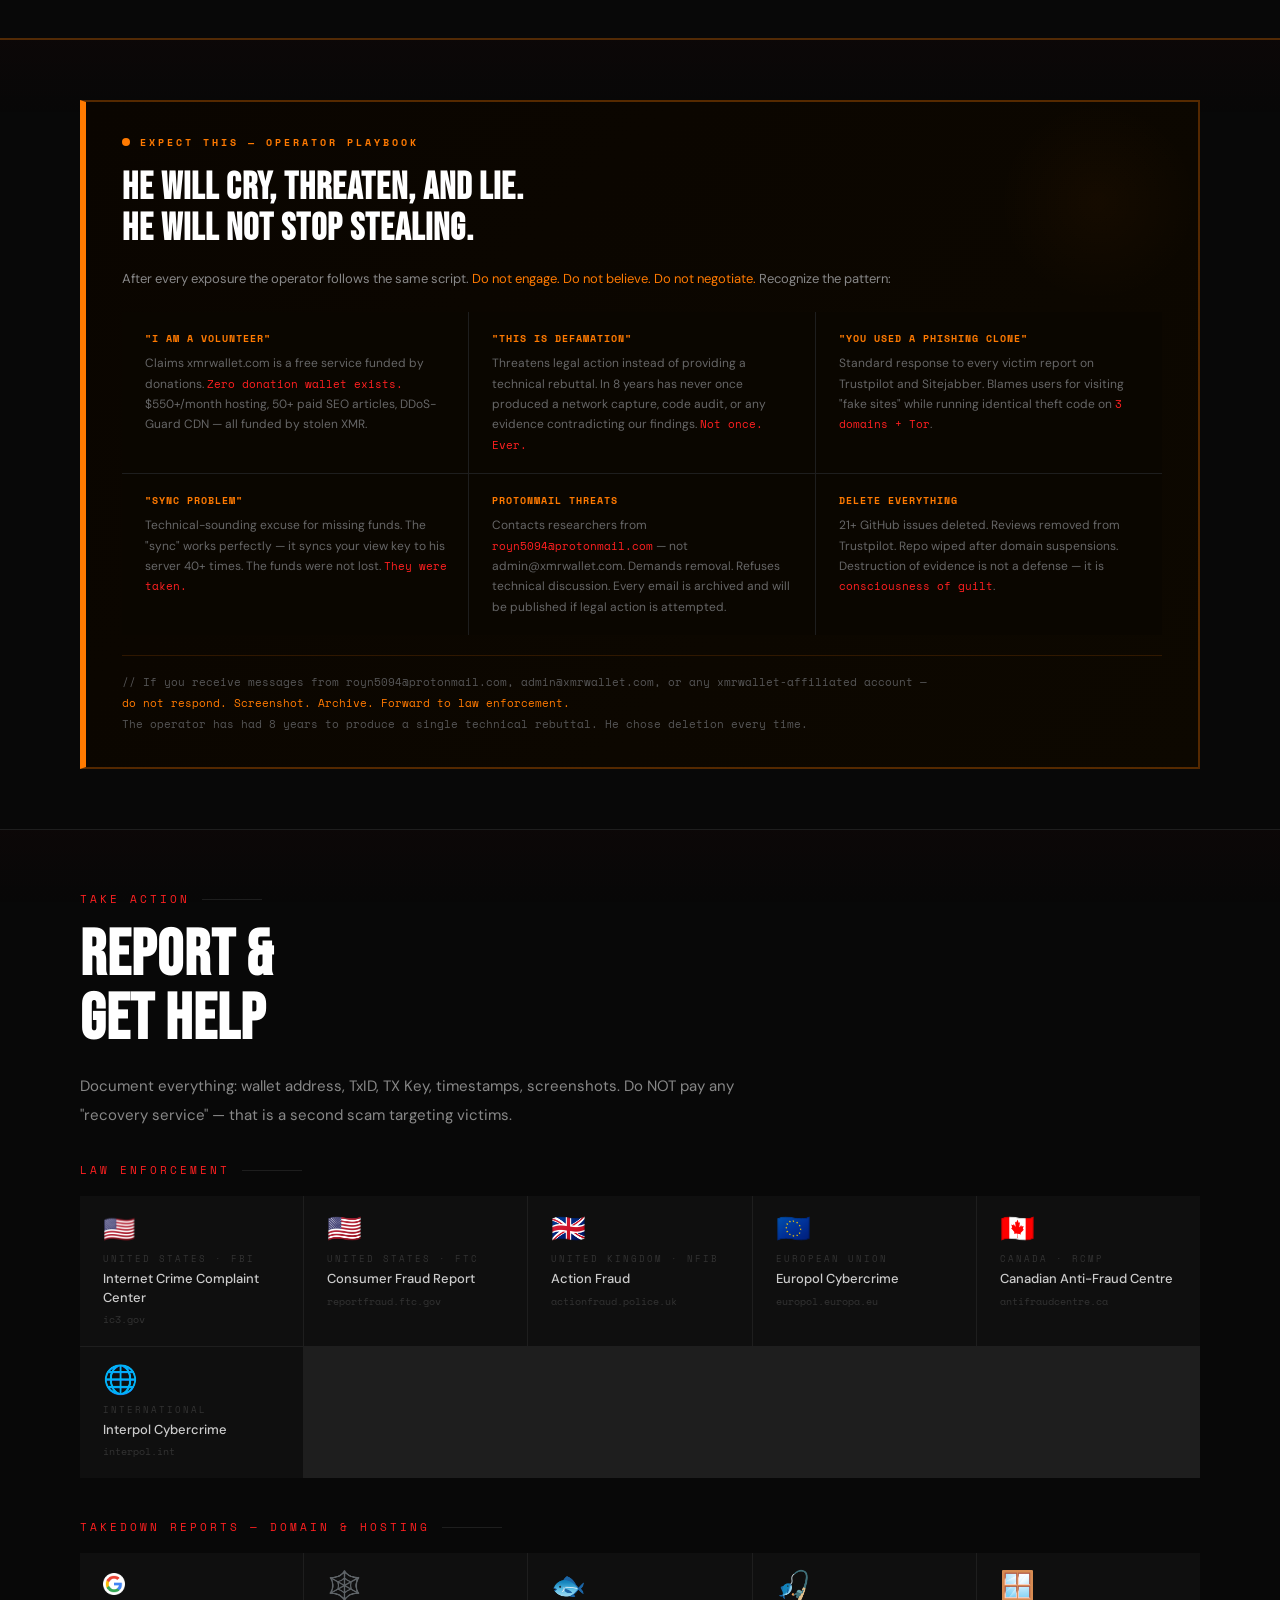
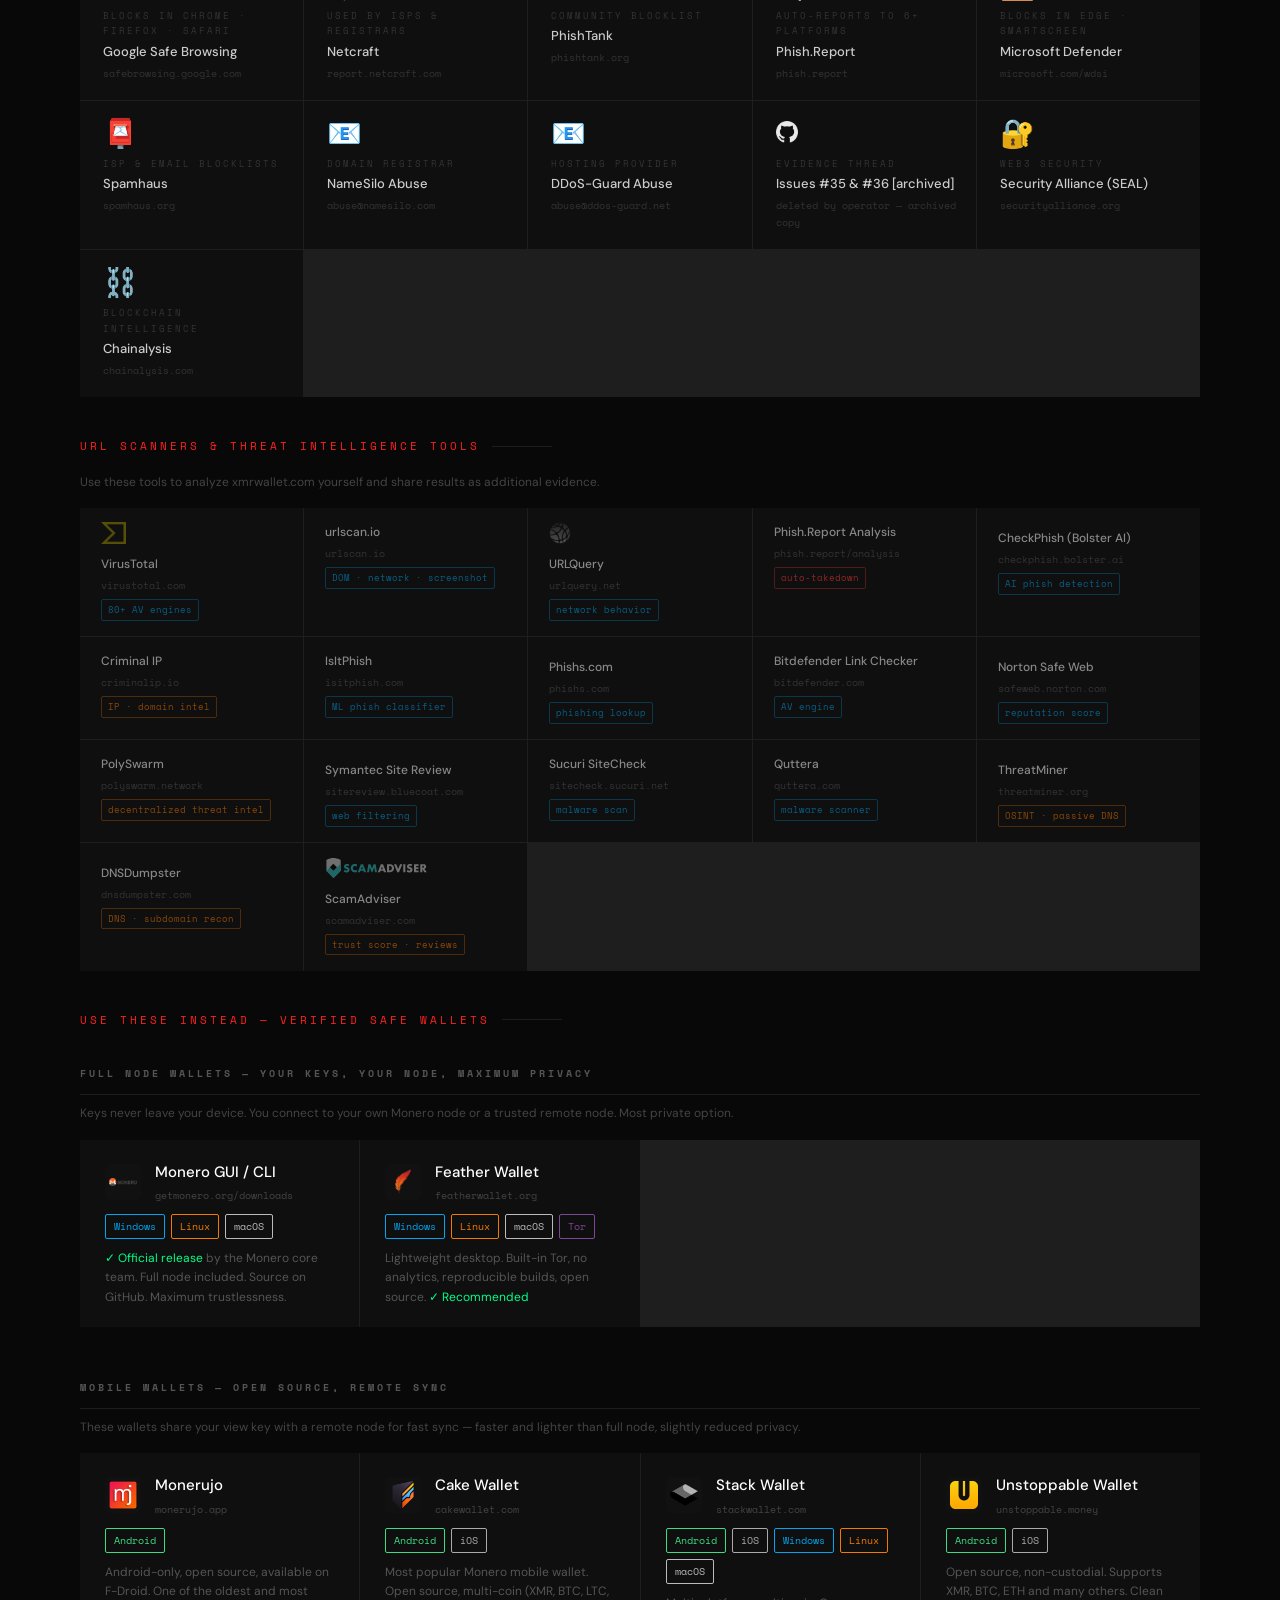
==== commit aac4d885: "https://www.xmrwallet.me/ scam https://www.xmrwallet.me/ - scam" ====
--- a/docs/index.html
+++ b/docs/index.html
@@ -5,7 +5,7 @@
 <meta name="viewport" content="width=device-width, initial-scale=1.0">
 <title>xmrwallet.com Scam — Private Key Stolen, Funds Hijacked | Security Analysis</title>
 <meta name="description" content="xmrwallet.com steals your Monero private view key AND hijacks transactions server-side. 15+ victims, $2M+ stolen. Full technical analysis with code proof.">
-<meta name="keywords" content="xmrwallet scam, xmrwallet.com review, xmrwallet stolen funds, xmrwallet private key, monero wallet scam, xmr wallet scam, xmrwallet lost funds, xmrwallet trustpilot, is xmrwallet safe, xmrwallet security, monero web wallet danger, xmrwallet view key, xmrwallet google analytics, xmrwallet phishing, Nathalie Roy scam, nathroy github scam, xmrwallet deleted issues, xmrwallet evidence deleted, xmrwallet coverup, xmrwallet github deleted, xmrwallet.cc suspended, xmrwallet.biz suspended, xmrwallet escape domains">
+<meta name="keywords" content="xmrwallet scam, xmrwallet.com review, xmrwallet.net scam, xmrwallet.me scam, xmrwallet stolen funds, xmrwallet private key, monero wallet scam, xmr wallet scam, xmrwallet lost funds, xmrwallet trustpilot, is xmrwallet safe, xmrwallet security, monero web wallet danger, xmrwallet view key, xmrwallet captcha, xmrwallet phishing, Nathalie Roy scam, nathroy github scam, xmrwallet deleted issues, xmrwallet evidence deleted, xmrwallet coverup, xmrwallet github deleted, xmrwallet.cc suspended, xmrwallet.biz suspended, xmrwallet.net, xmrwallet.me, xmrwallet escape domains, xmrwallet new domains">
 <meta name="robots" content="index, follow, max-snippet:-1, max-image-preview:large">
 <meta name="author" content="PhishDestroy Research">
 <link rel="canonical" href="https://phishdestroy.github.io/DO-NOT-USE-xmrwallet-com/">
@@ -21,7 +21,7 @@
 <meta name="twitter:description" content="Private view key stolen on every request. Transactions hijacked server-side (raw_tx_and_hash.raw=0). 15+ victims, $2M+ stolen. Operator deleted GitHub evidence — we archived it.">
 <meta name="twitter:image" content="https://phishdestroy.github.io/DO-NOT-USE-xmrwallet-com/img/og-image.svg">
 <script type="application/ld+json">{"@context":"https://schema.org","@type":"FAQPage","mainEntity":[{"@type":"Question","name":"Is xmrwallet.com a scam?","acceptedAnswer":{"@type":"Answer","text":"Yes. xmrwallet.com performs server-side transaction hijacking: the client builds a transaction then discards it (raw_tx_and_hash.raw=0), sending only metadata to the server. The server constructs its own transaction and can redirect funds to any address. Additionally, the private view key is transmitted to the server on every API request."}},{"@type":"Question","name":"Who runs xmrwallet.com?","acceptedAnswer":{"@type":"Answer","text":"The operator is identified as Nathalie Roy (Canada). GitHub: nathroy (ID 39167759). Email: admin@xmrwallet.com. Reddit: u/WiseSolution — banned from r/Monero."}},{"@type":"Question","name":"Is xmrwallet.com safe?","acceptedAnswer":{"@type":"Answer","text":"No. xmrwallet.com is not safe. It performs server-side transaction hijacking, collects private view keys, loads 4 Google trackers, uses DDoS-Guard offshore hosting to evade takedowns, and has manipulated reviews on Trustpilot."}},{"@type":"Question","name":"Did xmrwallet.com delete evidence?","acceptedAnswer":{"@type":"Answer","text":"Yes. After PhishDestroy published GitHub issues #35 and #36 documenting server-side TX hijacking and view key theft, and after both escape domains (xmrwallet.biz and xmrwallet.cc) were suspended, the operator (nathroy / Nathalie Roy) deleted the issues and wiped repository content. All evidence was archived before deletion."}},{"@type":"Question","name":"What is the best Monero wallet?","acceptedAnswer":{"@type":"Answer","text":"Use only official wallets: Monero GUI (getmonero.org), Feather Wallet, Monerujo (Android), Cake Wallet (iOS/Android). Never use web wallets requiring your private key."}}]}</script>
-<script type="application/ld+json">{"@context":"https://schema.org","@type":"Article","headline":"xmrwallet.com Scam — Private Key Stolen, Funds Hijacked","author":{"@type":"Organization","name":"PhishDestroy Research","url":"https://github.com/phishdestroy"},"datePublished":"2026-02-13","dateModified":"2026-02-24","description":"xmrwallet.com steals your Monero private view key and hijacks transactions server-side. 15+ victims, $2M+ stolen. Operator deleted evidence after exposure — full archive preserved.","publisher":{"@type":"Organization","name":"PhishDestroy Research"},"mainEntityOfPage":"https://phishdestroy.github.io/DO-NOT-USE-xmrwallet-com/"}</script>
+<script type="application/ld+json">{"@context":"https://schema.org","@type":"Article","headline":"xmrwallet.com Scam — Private Key Stolen, Funds Hijacked","author":{"@type":"Organization","name":"PhishDestroy Research","url":"https://github.com/phishdestroy"},"datePublished":"2026-02-13","dateModified":"2026-03-04","description":"xmrwallet.com steals your Monero private view key and hijacks transactions server-side. 15+ victims, $2M+ stolen. Now operating on xmrwallet.net and xmrwallet.me after .cc and .biz suspended. Custom captcha defeated.","publisher":{"@type":"Organization","name":"PhishDestroy Research"},"mainEntityOfPage":"https://phishdestroy.github.io/DO-NOT-USE-xmrwallet-com/"}</script>
 <link rel="preconnect" href="https://fonts.googleapis.com">
 <link href="https://fonts.googleapis.com/css2?family=Space+Mono:wght@400;700&family=Bebas+Neue&family=DM+Sans:ital,wght@0,300;0,400;0,500;1,400&display=swap" rel="stylesheet">
 <link rel="icon" href="data:image/svg+xml,<svg xmlns='http://www.w3.org/2000/svg' viewBox='0 0 32 32'><rect width='32' height='32' fill='%23080808'/><rect width='4' height='32' fill='%23FF2020'/><text x='8' y='24' font-family='monospace' font-size='20' fill='%23FF2020'>⚠</text></svg>">
@@ -257,6 +257,10 @@
     <span style="color:var(--red);letter-spacing:2px;font-size:9px;">⚠ ALL DOMAINS — SAME OPERATION</span><br>
     <span style="color:#555;">xmrwallet.</span><span style="color:#c00">com</span>
     <span style="color:#222;margin:0 8px">·</span>
+    <span style="color:#555;">xmrwallet.</span><span style="color:#c00">net</span> <span style="color:#c00;font-size:9px;letter-spacing:1px">NEW</span>
+    <span style="color:#222;margin:0 8px">·</span>
+    <span style="color:#555;">xmrwallet.</span><span style="color:#c00">me</span> <span style="color:#c00;font-size:9px;letter-spacing:1px">NEW</span>
+    <span style="color:#222;margin:0 8px">·</span>
     <span style="color:#333;text-decoration:line-through">xmrwallet.cc</span> <span style="color:#00cc66;font-size:9px;letter-spacing:1px">✅ SUSPENDED</span>
     <span style="color:#222;margin:0 8px">·</span>
     <span style="color:#333;text-decoration:line-through">xmrwallet.biz</span> <span style="color:#00cc66;font-size:9px;letter-spacing:1px">✅ SUSPENDED</span>
@@ -466,6 +470,8 @@
     <thead><tr><th>TYPE</th><th>VALUE</th><th>NOTES</th></tr></thead>
     <tbody>
       <tr><td>Domain</td><td>xmrwallet.com</td><td>NameSilo · registered 2016-08-29 · paid until 2031</td></tr>
+      <tr><td>Domain</td><td style="color:#c00">xmrwallet.net</td><td><span style="color:#c00;font-family:var(--mono);font-size:10px">🔴 ACTIVE</span> — NICENIC International · registered 2026-02-26 · <strong>10yr prepaid</strong> (until 2036) · IP <strong>190.115.31.40</strong> ← same as .biz · AS59692 IQWeb BZ</td></tr>
+      <tr><td>Domain</td><td style="color:#c00">xmrwallet.me</td><td><span style="color:#c00;font-family:var(--mono);font-size:10px">🔴 ACTIVE</span> — Key-Systems GmbH · registered 2026-02-26 · <strong>10yr prepaid</strong> (until 2036) · IP <strong>185.129.100.248</strong> ← same as .cc · AS57724 DDOS-GUARD RU</td></tr>
       <tr><td>Domain</td><td style="text-decoration:line-through;color:#333">xmrwallet.cc</td><td><span style="color:#00cc66;font-family:var(--mono);font-size:10px">✅ SUSPENDED</span> — PublicDomainRegistry.com · registered 2026-02-04 · was paid 8 years (until 2034) · AS57724 DDOS-GUARD RU</td></tr>
       <tr><td>Domain</td><td style="text-decoration:line-through;color:#333">xmrwallet.biz</td><td><span style="color:#00cc66;font-family:var(--mono);font-size:10px">✅ SUSPENDED</span> — WebNic.cc · registered 2026-02-09 · AS59692 IQWeb BZ · 4 lock flags · 23 VT file hashes</td></tr>
       <tr><td>Tor v3</td><td class="red">xmrtor3fsapuu6y26za7vpzox4vpaj6ny5viq2arbmozm7kg6jitnlid.onion</td><td class="red">Active onion — current</td></tr>
@@ -499,9 +505,13 @@
   </p>
 
   <div style="background:#000a03;border:1px solid rgba(0,255,136,0.15);border-left:4px solid var(--green);padding:20px 26px;margin-bottom:36px;font-family:var(--mono);font-size:12px;line-height:2.2;" class="reveal">
-    <span style="color:var(--green);letter-spacing:2px;font-size:9px;font-weight:700;">✅ UPDATE — FEBRUARY 2026 — BOTH ESCAPE DOMAINS SUSPENDED</span><br><br>
+    <span style="color:var(--green);letter-spacing:2px;font-size:9px;font-weight:700;">✅ UPDATE — FEBRUARY 2026 — .CC AND .BIZ SUSPENDED</span><br><br>
     <span style="color:#00cc6688;">xmrwallet.biz</span> <span style="color:#2a2a2a;">—</span> <span style="color:#444;">WebNic.cc suspended the domain following abuse reports. <code style="color:#2a2a2a">serverTransferProhibited</code> and all 4 locks did not prevent takedown.</span><br>
     <span style="color:#00cc6688;">xmrwallet.cc</span> <span style="color:#2a2a2a;">—</span> <span style="color:#444;">PublicDomainRegistry.com suspended the domain. 8-year prepayment wasted.</span><br><br>
+    <span style="color:var(--red);letter-spacing:2px;font-size:9px;font-weight:700;">⚠ UPDATE — MARCH 2026 — OPERATOR REPLACED DOMAINS + ADDED CAPTCHA</span><br><br>
+    <span style="color:rgba(255,80,80,0.7);">xmrwallet.net</span> <span style="color:#2a2a2a;">—</span> <span style="color:#444;">Registered 2026-02-26 (3 days after suspensions). NICENIC International. Same IP as .biz (190.115.31.40). 10yr prepaid.</span><br>
+    <span style="color:rgba(255,80,80,0.7);">xmrwallet.me</span> <span style="color:#2a2a2a;">—</span> <span style="color:#444;">Registered 2026-02-26. Key-Systems GmbH. Same IP as .cc (185.129.100.248). 10yr prepaid.</span><br>
+    <span style="color:#ff7a00;">captcha</span> <span style="color:#2a2a2a;">—</span> <span style="color:#444;">Custom PoW + slider captcha deployed across all domains. New developer involved. <a href="posts/post-xmrwallet-captcha-defeated.html" style="color:#ff7a00;text-decoration:none;">Reverse-engineered and defeated →</a></span><br><br>
     <span style="color:var(--red)">Operator response:</span> <span style="color:#666;">deleted GitHub issues, wiped repo content, panicked. Cached evidence preserved below and at <a href="deleted.html" style="color:#555">Deleted Issues Archive →</a></span><br><br>
     <span style="color:#2a2a2a;">// xmrwallet.com still active. NameSilo has not yet acted. Keep reporting.</span>
   </div>
@@ -575,7 +585,7 @@
 
     <div class="escape-event" style="border-color:rgba(255,60,60,0.15)">
       <div class="escape-date">OPERATOR STATEMENT — VERBATIM</div>
-      <div class="escape-title" style="color:#555">"Circumvent Country Blockages: Our official domains: xmrwallet.com, xmrwallet.cc, xmrwallet.biz"</div>
+      <div class="escape-title" style="color:#555">"Circumvent Country Blockages: Our official domains: xmrwallet.com, <span style="text-decoration:line-through">xmrwallet.cc</span>, <span style="text-decoration:line-through">xmrwallet.biz</span>" <span style="color:var(--green);font-size:11px">(both suspended)</span> — now replaced by xmrwallet<span style="color:var(--red)">.net</span> and xmrwallet<span style="color:var(--red)">.me</span></div>
       <div class="escape-comment" style="border-color:rgba(255,60,60,0.15);color:#444;">
         He calls it "circumventing country blocks". Legitimate privacy tools (Tor, Monero itself, Feather Wallet) use GitHub Pages and IPFS — free, open, censorship-resistant by design. 
         He instead pays for offshore bullet-proof hosting on <em>three</em> domains across <em>two</em> different registrars with maximum lock flags. 
@@ -595,14 +605,72 @@
       </div>
     </div>
 
+    <div class="escape-event">
+      <div class="escape-date" style="color:var(--red)">2026-02-26 — 3 DAYS AFTER SUSPENSIONS — OPERATOR REPLACES DOMAINS</div>
+      <div class="escape-title">xmrwallet<span style="color:var(--red)">.net</span> — <strong style="color:rgba(255,80,80,0.7)">reuses exact IP of suspended .biz</strong></div>
+      <div class="escape-grid">
+        <div class="escape-field"><div class="escape-field-k">REGISTERED</div><div class="escape-field-v red">2026-02-26</div></div>
+        <div class="escape-field"><div class="escape-field-k">EXPIRES</div><div class="escape-field-v red">2036-02-26 — 10 YEARS PREPAID</div></div>
+        <div class="escape-field"><div class="escape-field-k">REGISTRAR</div><div class="escape-field-v">NICENIC INTERNATIONAL GROUP CO., LIMITED</div></div>
+        <div class="escape-field"><div class="escape-field-k">IP</div><div class="escape-field-v red">190.115.31.40 ← SAME AS SUSPENDED .BIZ</div></div>
+        <div class="escape-field"><div class="escape-field-k">ASN / HOSTING</div><div class="escape-field-v red">AS59692 IQWeb FZ-LLC · Belize 🇧🇿</div></div>
+        <div class="escape-field"><div class="escape-field-k">NAMESERVERS</div><div class="escape-field-v">NS1/NS2.DDOS-GUARD.NET</div></div>
+        <div class="escape-field"><div class="escape-field-k">MX</div><div class="escape-field-v red">mx1/mx2.privateemail.com ← IDENTICAL TO .COM</div></div>
+        <div class="escape-field"><div class="escape-field-k">LOCKS</div><div class="escape-field-v red">clientDeleteProhibited · clientTransferProhibited</div></div>
+      </div>
+      <div>
+        <span class="escape-badge red">SAME IP AS .BIZ</span>
+        <span class="escape-badge red">10YR PREPAID</span>
+        <span class="escape-badge red">NEW REGISTRAR</span>
+      </div>
+      <div class="escape-comment">
+        Registered 3 days after .cc and .biz were suspended. Points to the exact same server (190.115.31.40) that xmrwallet.biz used.
+        10 years prepaid — the longest commitment yet. Different registrar from all previous domains — diversifying to slow coordinated takedowns.
+      </div>
+    </div>
+
+    <div class="escape-event">
+      <div class="escape-date" style="color:var(--red)">2026-02-26 — SAME DAY, DIFFERENT REGISTRAR</div>
+      <div class="escape-title">xmrwallet<span style="color:var(--red)">.me</span> — <strong style="color:rgba(255,80,80,0.7)">reuses exact IP of suspended .cc</strong></div>
+      <div class="escape-grid">
+        <div class="escape-field"><div class="escape-field-k">REGISTERED</div><div class="escape-field-v red">2026-02-26</div></div>
+        <div class="escape-field"><div class="escape-field-k">EXPIRES</div><div class="escape-field-v red">2036-02-26 — 10 YEARS PREPAID</div></div>
+        <div class="escape-field"><div class="escape-field-k">REGISTRAR</div><div class="escape-field-v">Key-Systems GmbH</div></div>
+        <div class="escape-field"><div class="escape-field-k">IP</div><div class="escape-field-v red">185.129.100.248 ← SAME AS SUSPENDED .CC</div></div>
+        <div class="escape-field"><div class="escape-field-k">ASN / HOSTING</div><div class="escape-field-v red">AS57724 DDOS-GUARD LTD · Russia 🇷🇺</div></div>
+        <div class="escape-field"><div class="escape-field-k">NAMESERVERS</div><div class="escape-field-v">NS1/NS2.DDOS-GUARD.NET</div></div>
+        <div class="escape-field"><div class="escape-field-k">MX</div><div class="escape-field-v red">mx1/mx2.privateemail.com ← IDENTICAL TO .COM</div></div>
+        <div class="escape-field"><div class="escape-field-k">LOCKS</div><div class="escape-field-v red">clientTransferProhibited</div></div>
+      </div>
+      <div>
+        <span class="escape-badge red">SAME IP AS .CC</span>
+        <span class="escape-badge red">10YR PREPAID</span>
+        <span class="escape-badge red">5TH REGISTRAR</span>
+      </div>
+      <div class="escape-comment">
+        Registered the same day as .net but at a different registrar (Key-Systems GmbH). The operator now uses 5 different registrars — each with its own abuse process. Same privateemail.com inbox across all 5 domains.
+      </div>
+    </div>
+
+    <div class="escape-event us" style="border-color:rgba(255,122,0,0.3)">
+      <div class="escape-date" style="color:#ff7a00">MARCH 2026 — CUSTOM CAPTCHA DEPLOYED</div>
+      <div class="escape-title">New developer brought in. Custom captcha + proof-of-work + trajectory tracking added to all domains.</div>
+      <div class="escape-comment" style="border-color:rgba(255,122,0,0.3);color:#555;">
+        First real code change since 2018. The new JavaScript has inline comments, numbered steps, and modern patterns — a completely different coding style from the original theft code.
+        The old operator brought in someone young. The captcha was <strong style="color:#ff7a00">reverse-engineered and defeated within hours</strong>.
+        <br><br>
+        <a href="posts/post-xmrwallet-captcha-defeated.html" style="font-family:var(--mono);font-size:10px;color:#ff7a00;text-decoration:none;">→ Full captcha analysis and bypass — with source code</a>
+      </div>
+    </div>
+
   </div>
 
   <!-- DNS INFRASTRUCTURE PROOF -->
   <div class="reveal" style="margin-top:32px;">
-    <div style="font-family:var(--mono);font-size:9px;letter-spacing:2px;color:var(--red);margin-bottom:16px;">// DNS FINGERPRINT — ALL THREE DOMAINS IDENTICAL</div>
+    <div style="font-family:var(--mono);font-size:9px;letter-spacing:2px;color:var(--red);margin-bottom:16px;">// DNS FINGERPRINT — ALL FIVE DOMAINS IDENTICAL MX/NS</div>
 
     <style>
-    .dns-proof{display:grid;grid-template-columns:repeat(3,1fr);gap:1px;background:var(--border);margin-bottom:1px;}
+    .dns-proof{display:grid;grid-template-columns:repeat(auto-fit,minmax(180px,1fr));gap:1px;background:var(--border);margin-bottom:1px;}
     .dns-col{background:var(--bg2);padding:16px 18px;}
     .dns-col-title{font-family:var(--mono);font-size:9px;letter-spacing:2px;color:#333;margin-bottom:12px;padding-bottom:8px;border-bottom:1px solid var(--border);}
     .dns-col-title span{color:var(--red);}
@@ -656,15 +724,39 @@
         <div class="dns-row"><span class="dns-k">GVERIFY</span><span class="dns-v" style="color:#2a2a2a;font-size:9px">OXmFcc_ivkHH...hNac</span></div>
         <div class="dns-row"><span class="dns-k">WOT</span><span class="dns-v red" style="font-size:9px">8a5554c915e3c17278a7</span></div>
       </div>
+      <div class="dns-col">
+        <div class="dns-col-title">xmrwallet<span>.net</span> · <span style="color:var(--red)">active</span></div>
+        <div class="dns-row"><span class="dns-k">A</span><span class="dns-v red">190.115.31.40</span></div>
+        <div class="dns-row"><span class="dns-k">ASN</span><span class="dns-v red">AS59692 IQWEB, BZ</span></div>
+        <div class="dns-row"><span class="dns-k">MX10</span><span class="dns-v match">mx1.privateemail.com</span></div>
+        <div class="dns-row"><span class="dns-k">MX20</span><span class="dns-v match">mx2.privateemail.com</span></div>
+        <div class="dns-row"><span class="dns-k">NS1</span><span class="dns-v match">ns1.ddos-guard.net</span></div>
+        <div class="dns-row"><span class="dns-k">NS2</span><span class="dns-v match">ns2.ddos-guard.net</span></div>
+        <div class="dns-row"><span class="dns-k">REG</span><span class="dns-v" style="color:#555;font-size:9px">NICENIC International</span></div>
+        <div class="dns-row"><span class="dns-k">PAID</span><span class="dns-v red">2036 — 10 YEARS</span></div>
+        <div class="dns-row"><span class="dns-k">IP</span><span class="dns-v red" style="font-size:9px">← SAME AS .BIZ</span></div>
+      </div>
+      <div class="dns-col">
+        <div class="dns-col-title">xmrwallet<span>.me</span> · <span style="color:var(--red)">active</span></div>
+        <div class="dns-row"><span class="dns-k">A</span><span class="dns-v red">185.129.100.248</span></div>
+        <div class="dns-row"><span class="dns-k">ASN</span><span class="dns-v red">AS57724 DDOS-GUARD RU</span></div>
+        <div class="dns-row"><span class="dns-k">MX10</span><span class="dns-v match">mx1.privateemail.com</span></div>
+        <div class="dns-row"><span class="dns-k">MX20</span><span class="dns-v match">mx2.privateemail.com</span></div>
+        <div class="dns-row"><span class="dns-k">NS1</span><span class="dns-v match">ns1.ddos-guard.net</span></div>
+        <div class="dns-row"><span class="dns-k">NS2</span><span class="dns-v match">ns2.ddos-guard.net</span></div>
+        <div class="dns-row"><span class="dns-k">REG</span><span class="dns-v" style="color:#555;font-size:9px">Key-Systems GmbH</span></div>
+        <div class="dns-row"><span class="dns-k">PAID</span><span class="dns-v red">2036 — 10 YEARS</span></div>
+        <div class="dns-row"><span class="dns-k">IP</span><span class="dns-v red" style="font-size:9px">← SAME AS .CC</span></div>
+      </div>
     </div>
 
     <div class="dns-smoking-gun">
       <span style="color:var(--red);font-family:var(--mono);font-size:9px;letter-spacing:2px;">⚠ SMOKING GUN — SINGLE OPERATOR PROOF</span><br><br>
-      All three domains share <strong style="color:#888;font-weight:400">identical MX records</strong> (mx1/mx2.privateemail.com via Namecheap) and <strong style="color:#888;font-weight:400">identical NS records</strong> (ns1/ns2.ddos-guard.net).
-      This is not a coincidence — email infrastructure cannot be shared across "independent" domains. One inbox. One operator. Three domains.<br><br>
-      Additionally: <code style="font-family:var(--mono);color:rgba(255,80,80,0.6)">wot-verification: 8a5554c915e3c17278a7</code> found on .cc and .biz —
-      the operator registered all domains on <strong style="color:#888;font-weight:400">Web of Trust</strong> to actively manage trust scores and suppress scam warnings in WOT browser extensions.
-      Reputation manipulation infrastructure built before the domains were even publicized.
+      All five domains share <strong style="color:#888;font-weight:400">identical MX records</strong> (mx1/mx2.privateemail.com via Namecheap) and <strong style="color:#888;font-weight:400">identical NS records</strong> (ns1/ns2.ddos-guard.net).
+      One inbox. One operator. Five domains. <strong style="color:#888;font-weight:400">IP addresses are recycled</strong> between domain generations: .biz (suspended) → .net (same IP), .cc (suspended) → .me (same IP).<br><br>
+      <code style="font-family:var(--mono);color:rgba(255,80,80,0.6)">wot-verification: 8a5554c915e3c17278a7</code> found on .cc and .biz.
+      The operator uses <strong style="color:#888;font-weight:400">5 different registrars</strong> across 5 domains to make coordinated takedowns harder.
+      After suspensions, new domains appear within 3 days — with 10-year prepaid registrations.
     </div>
 
     <div class="dns-maps">
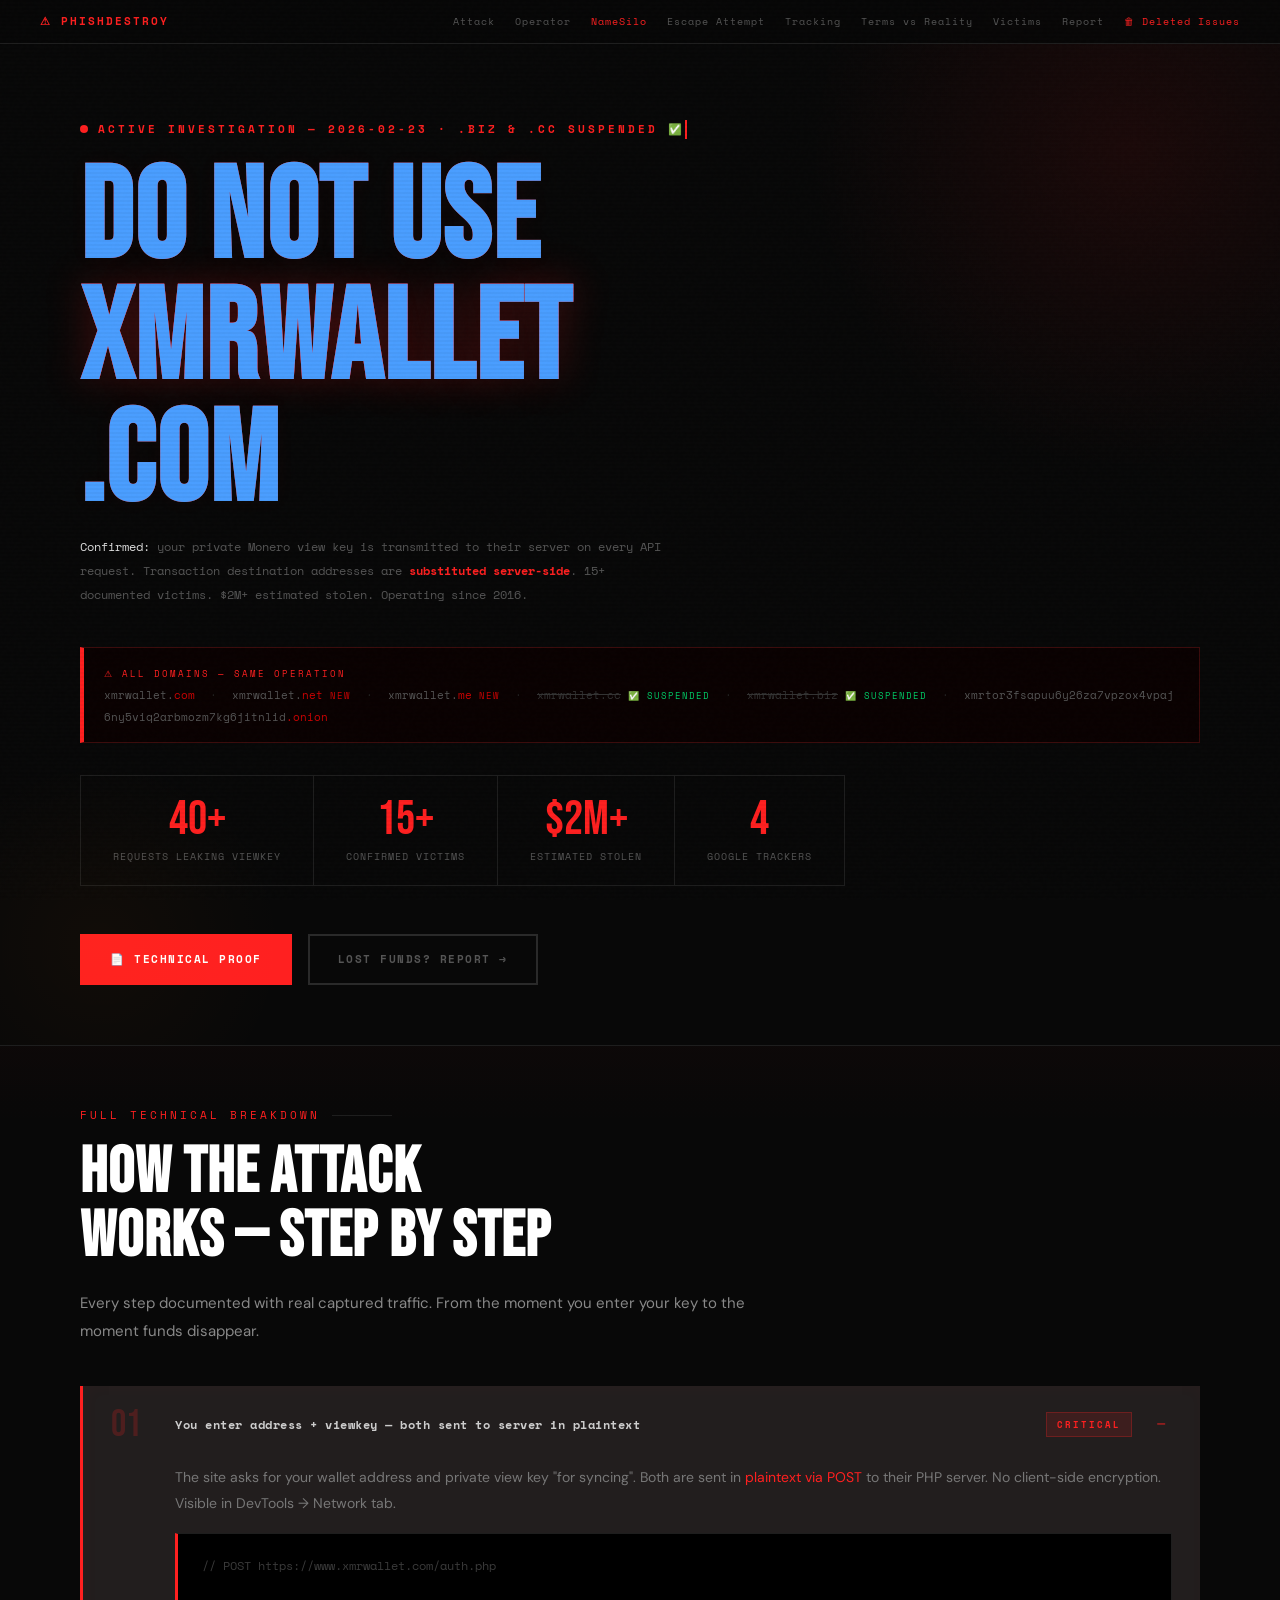
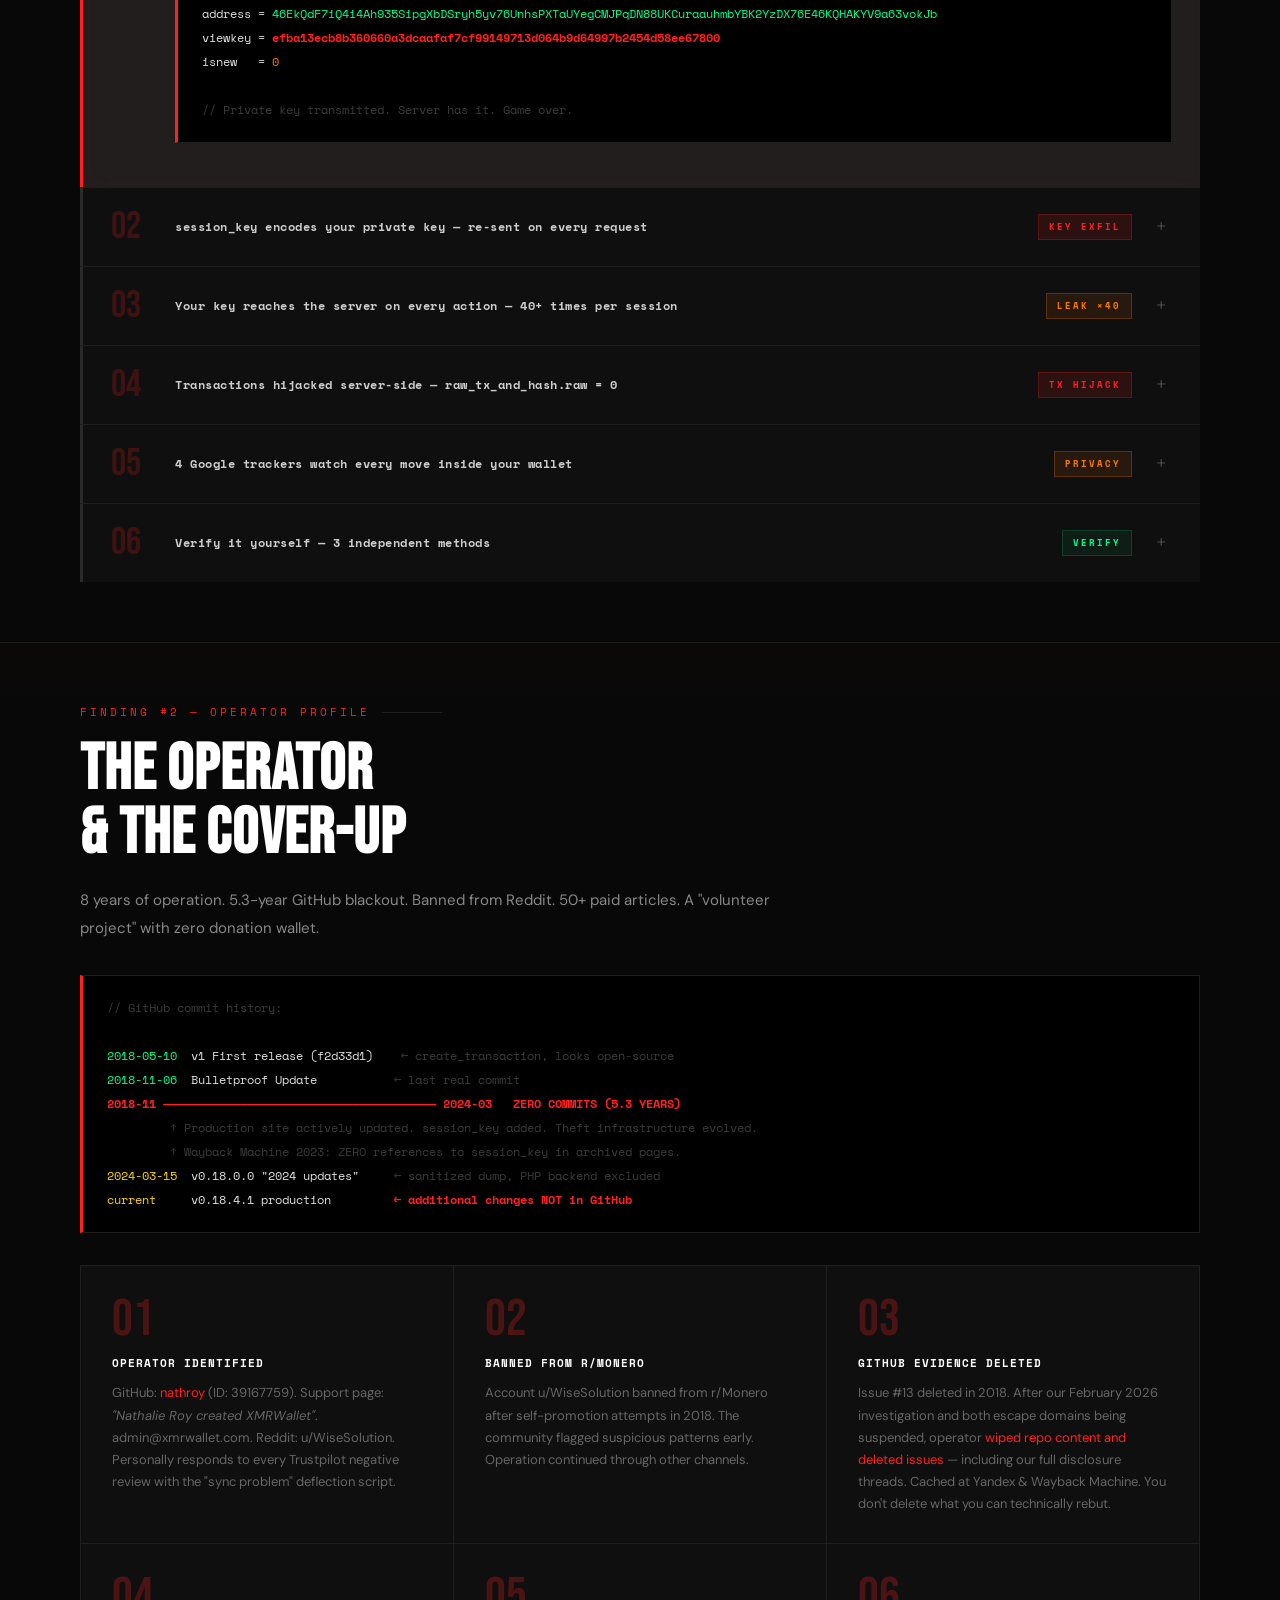
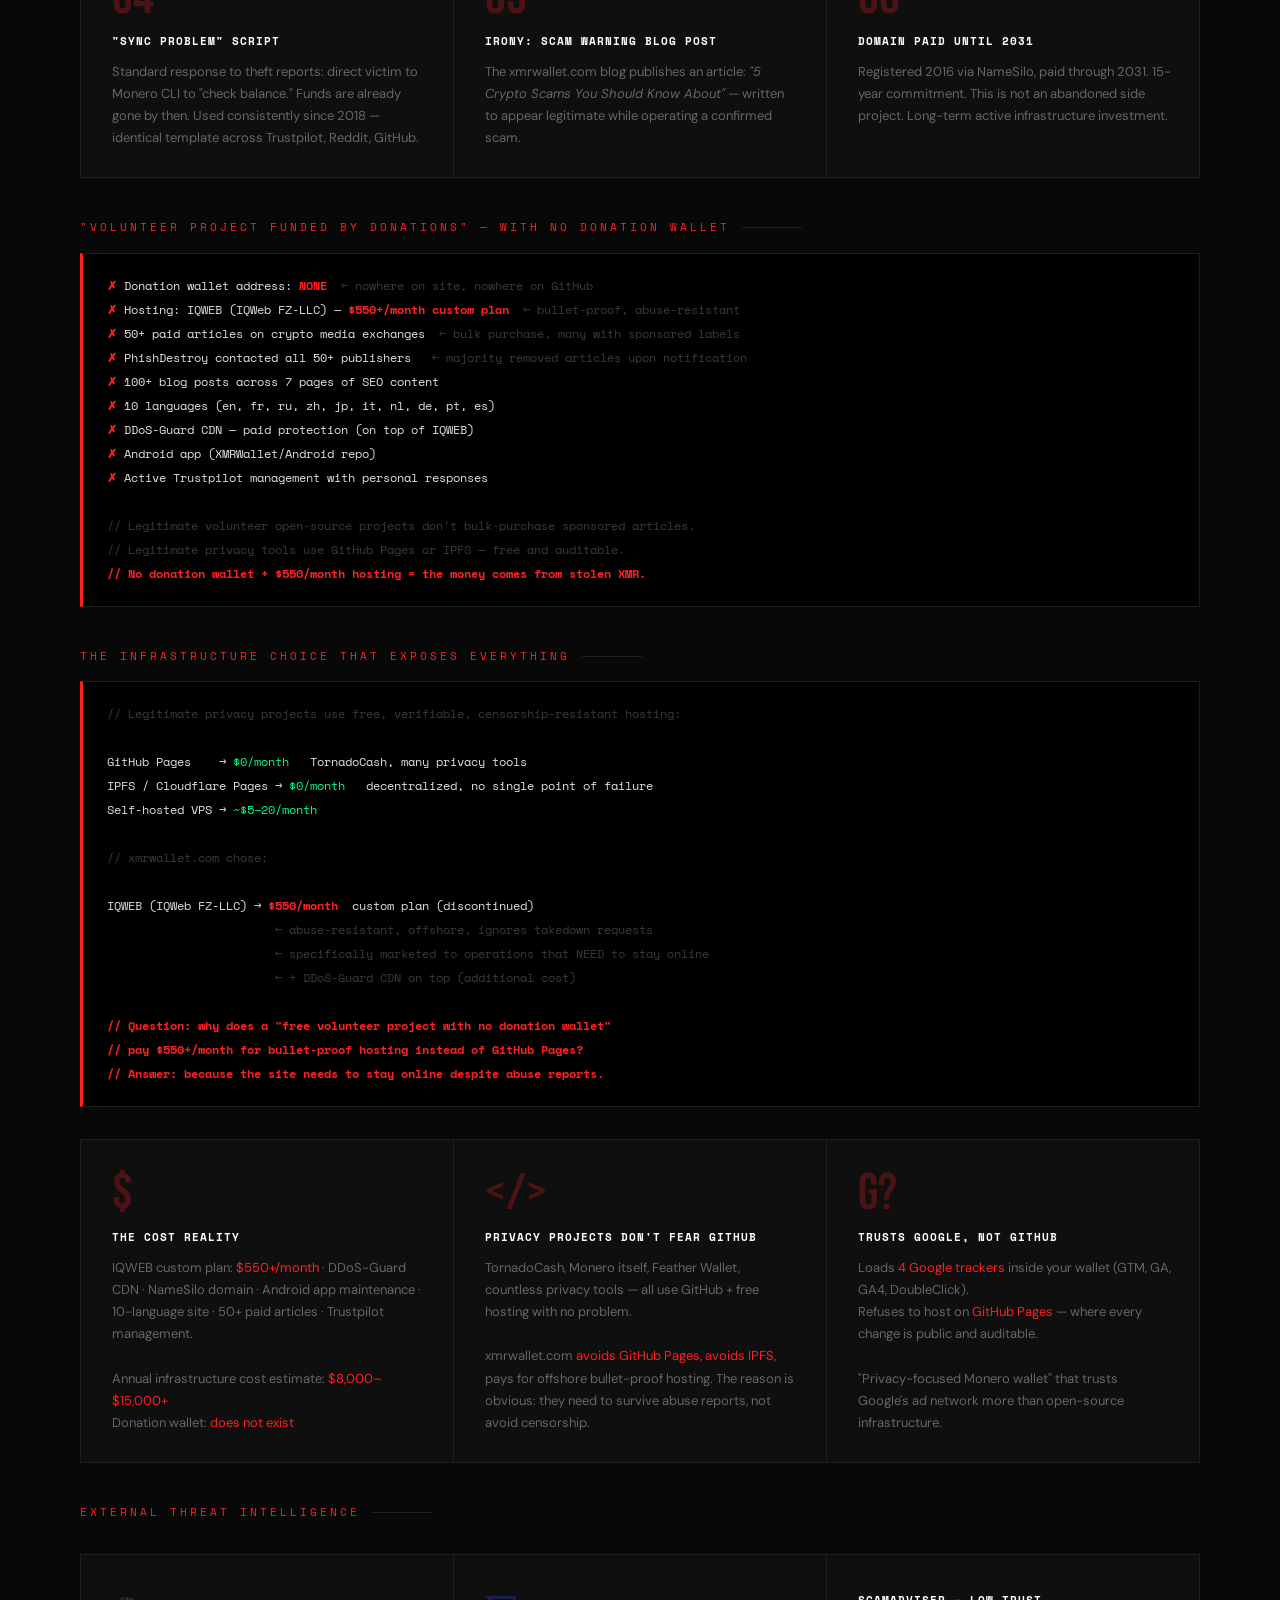
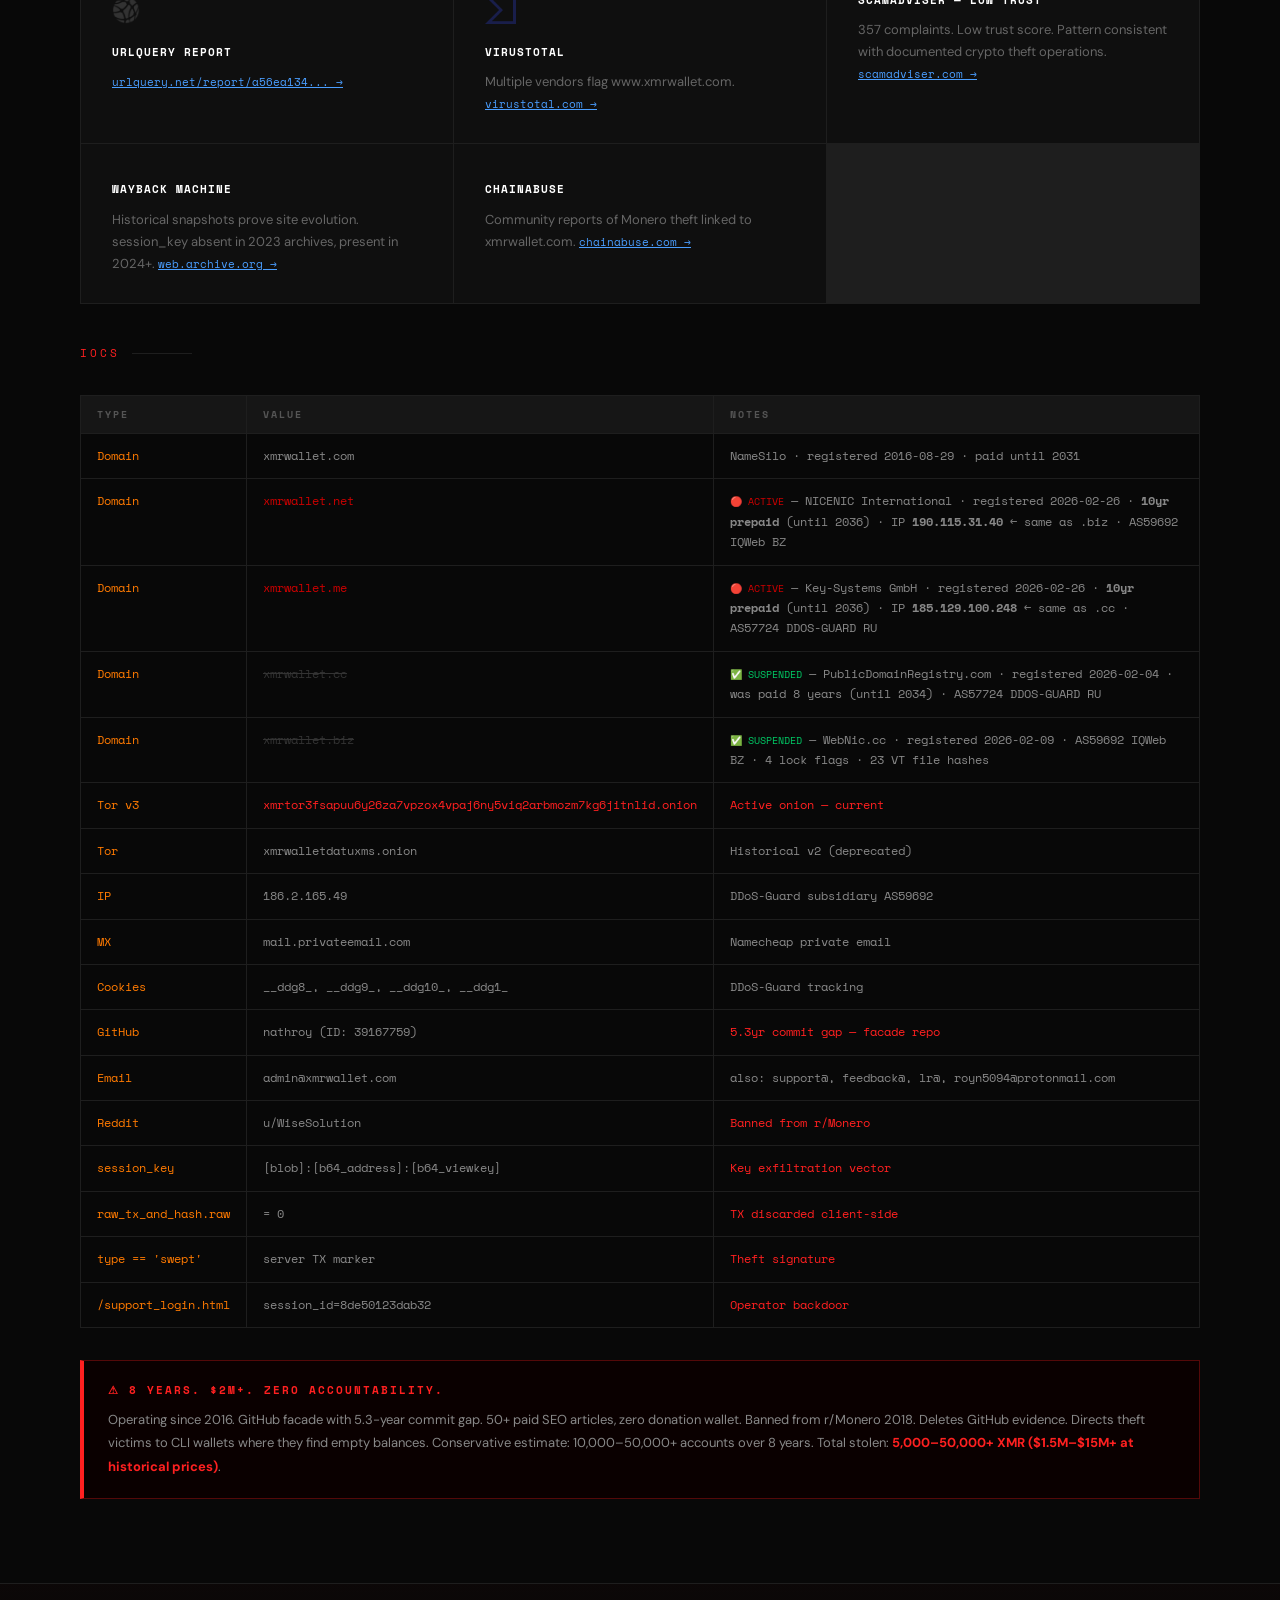
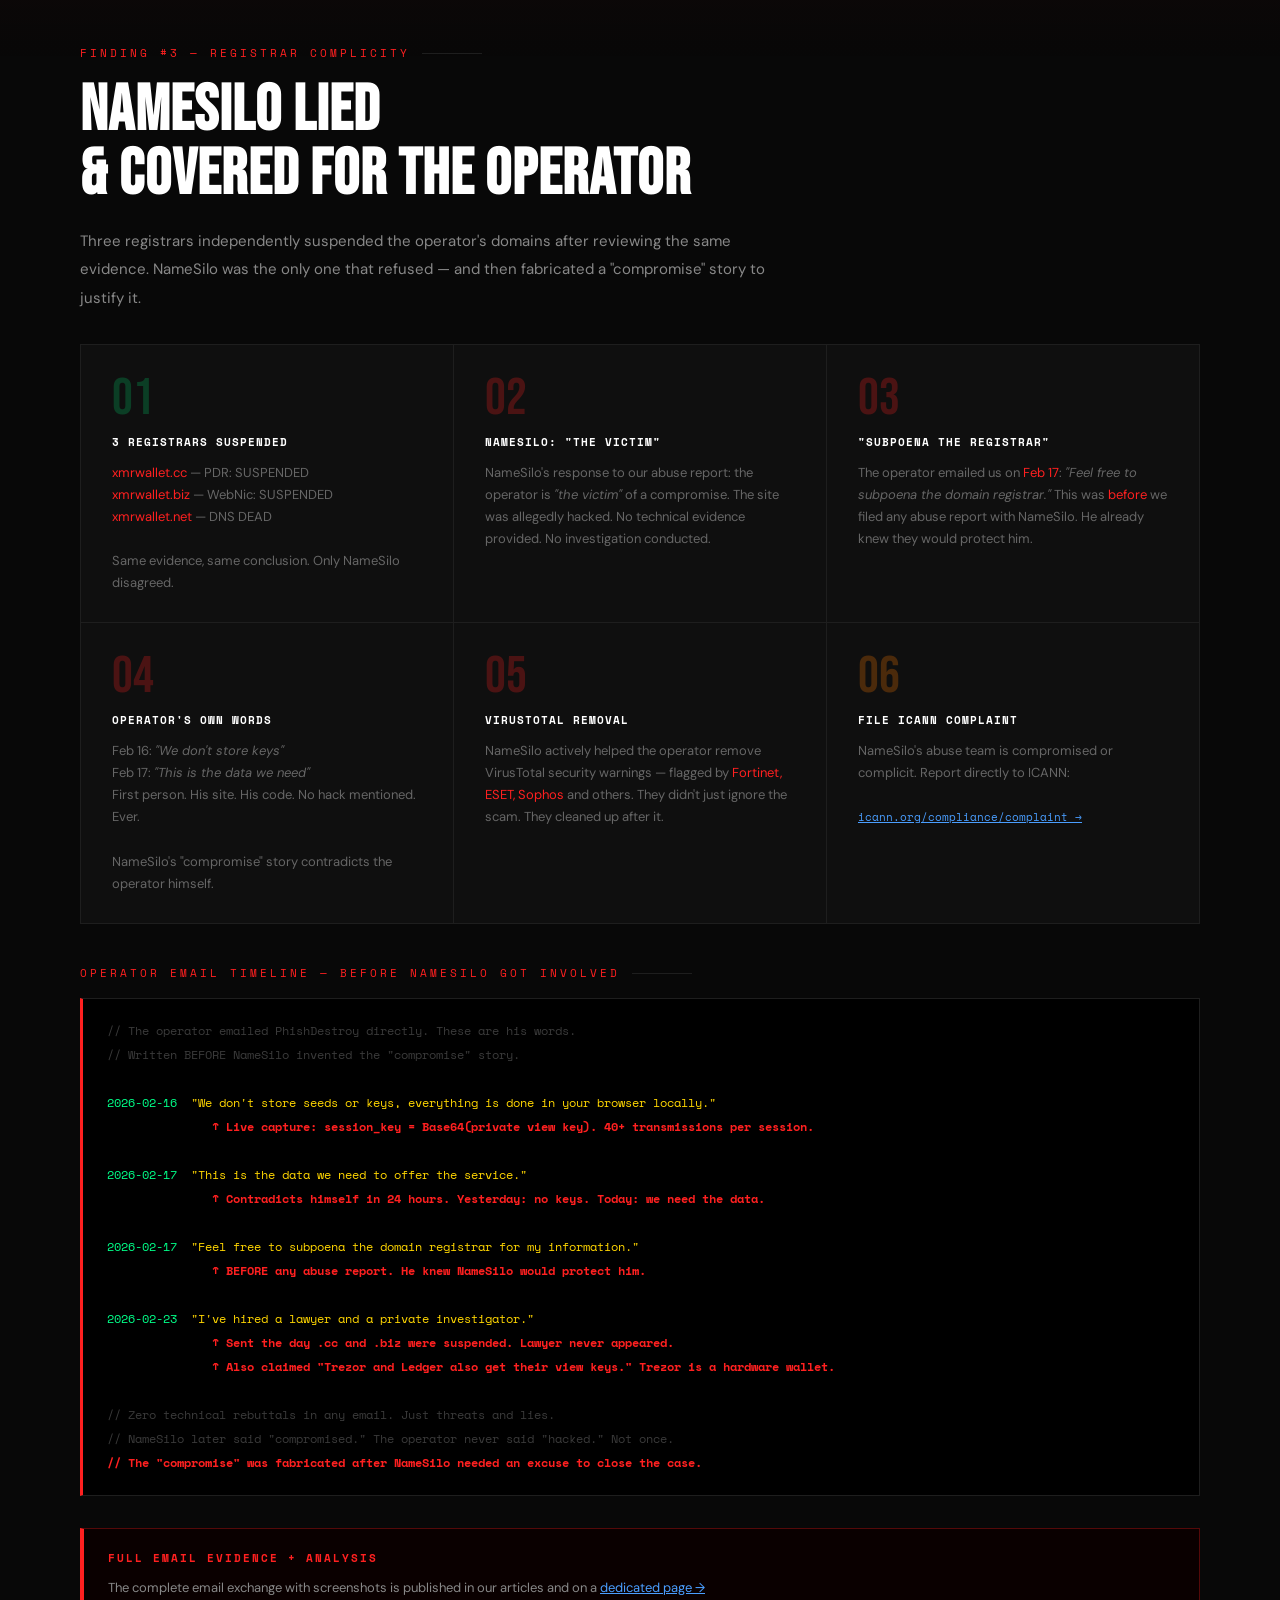
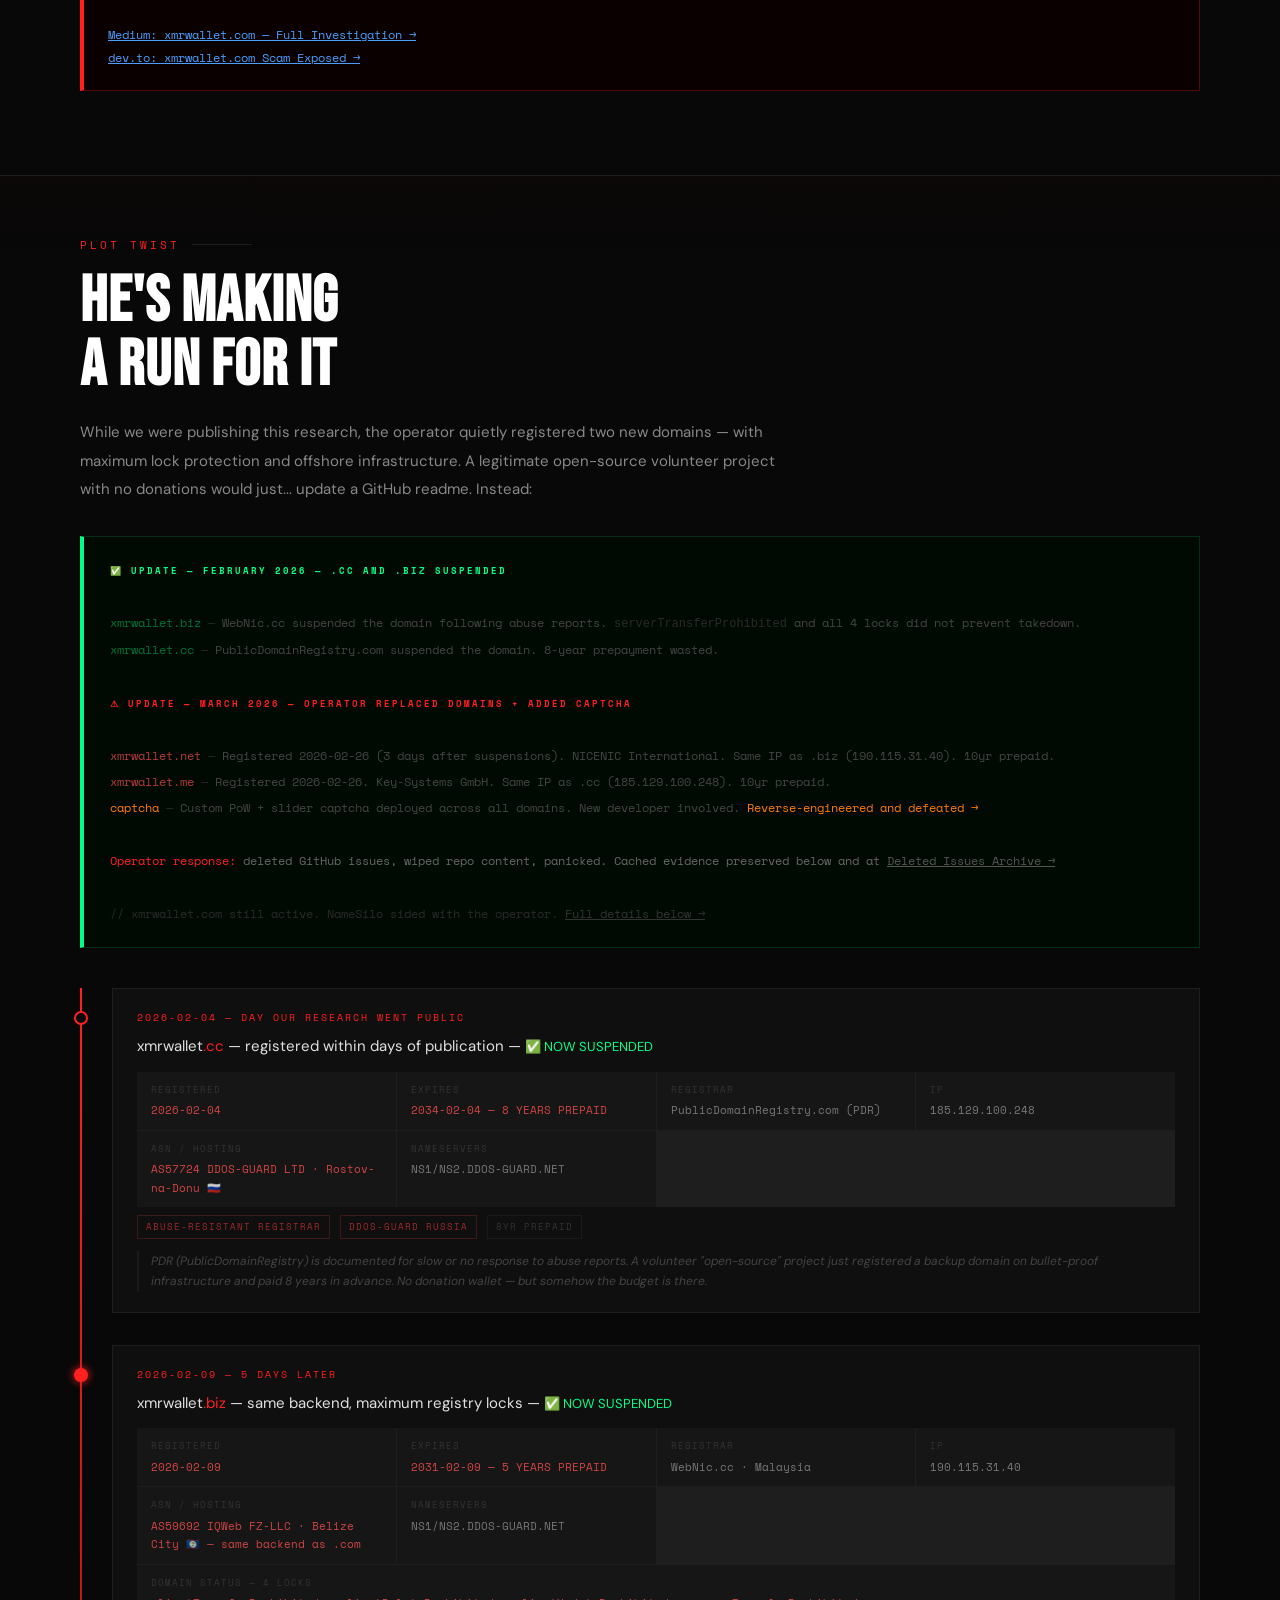
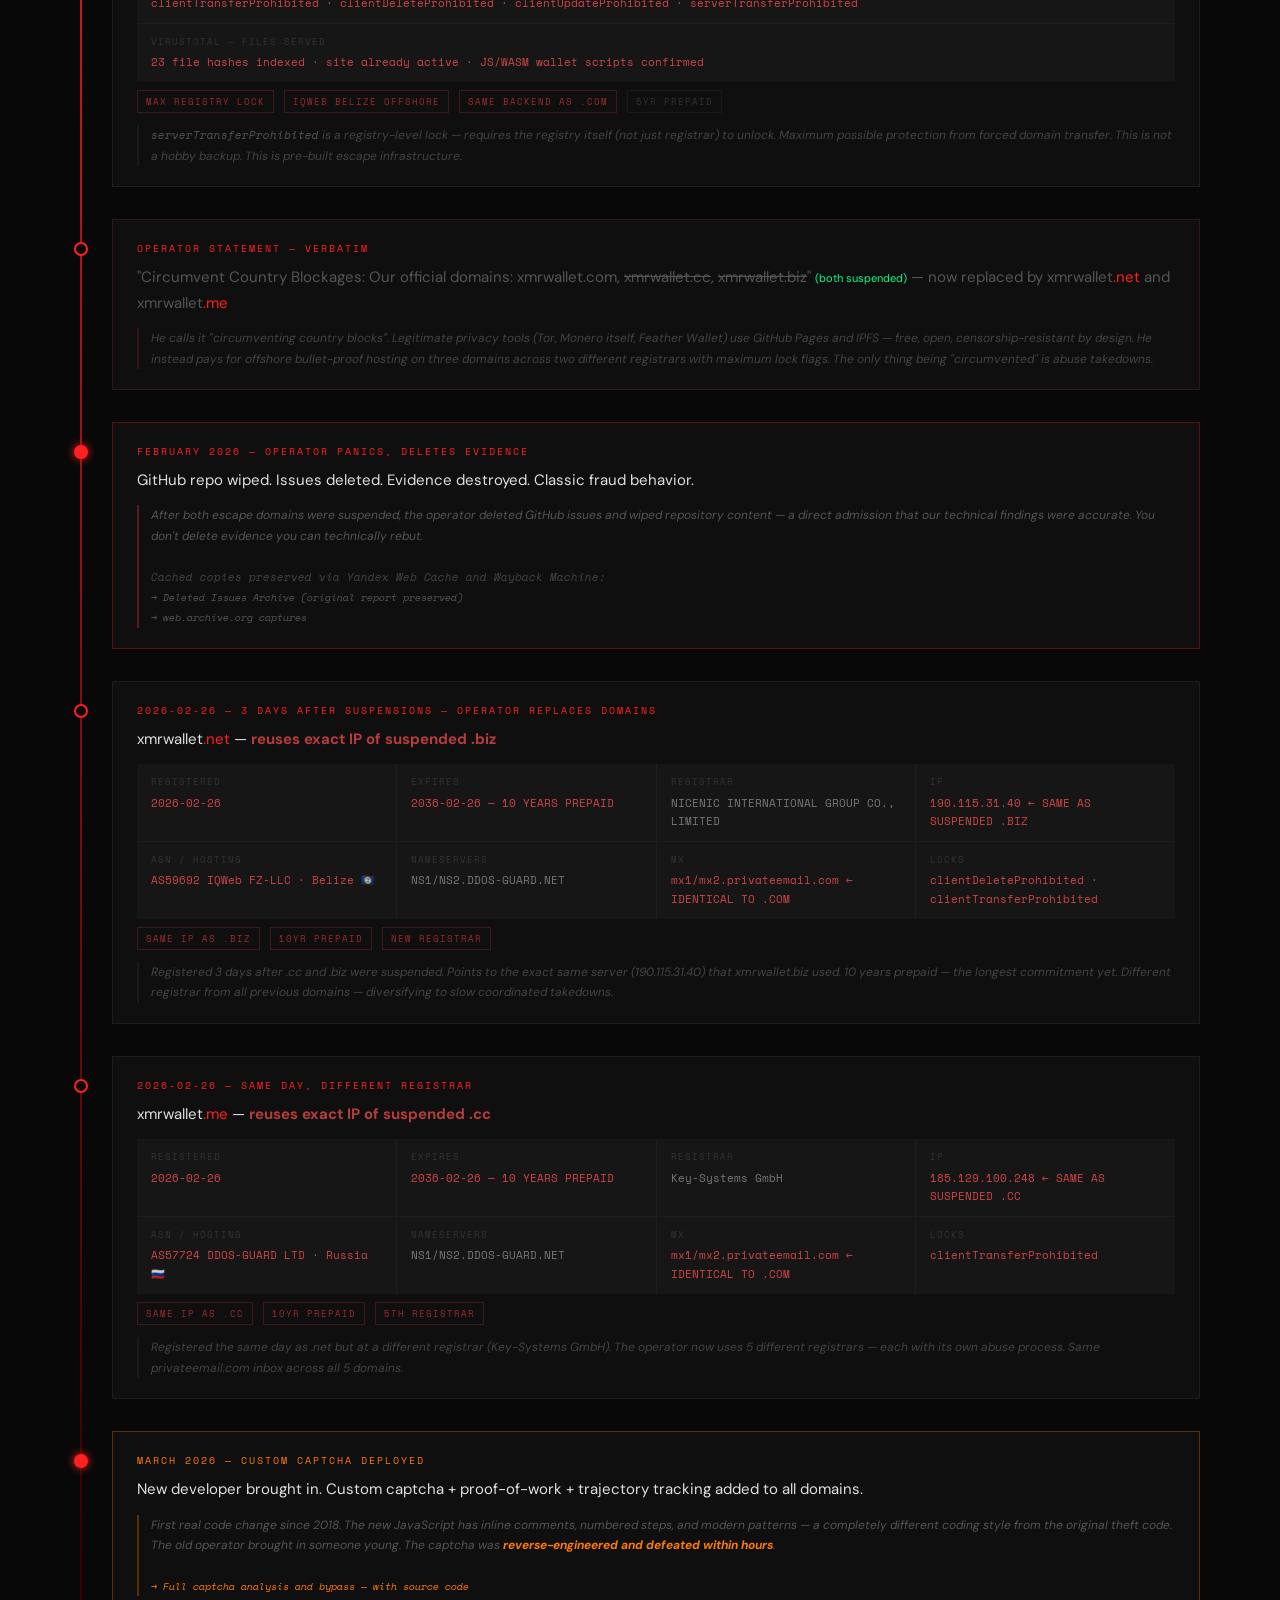
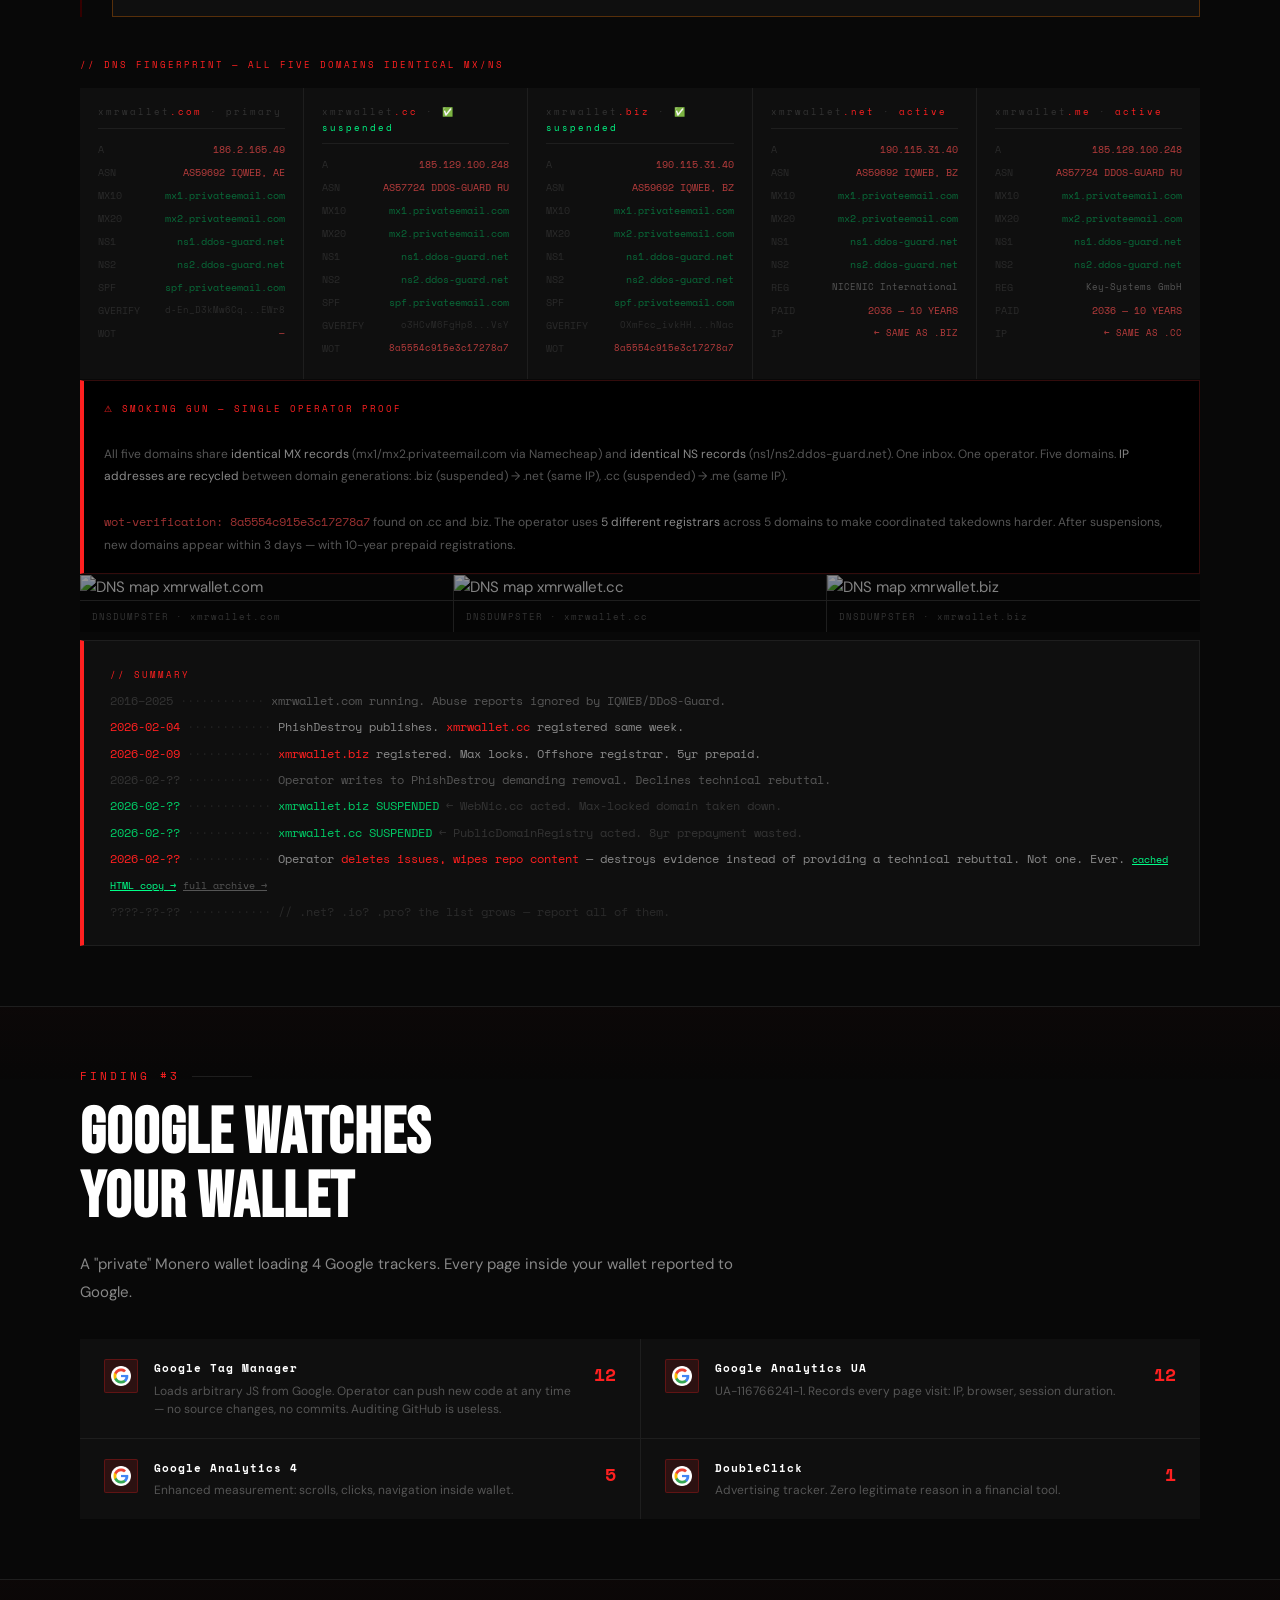
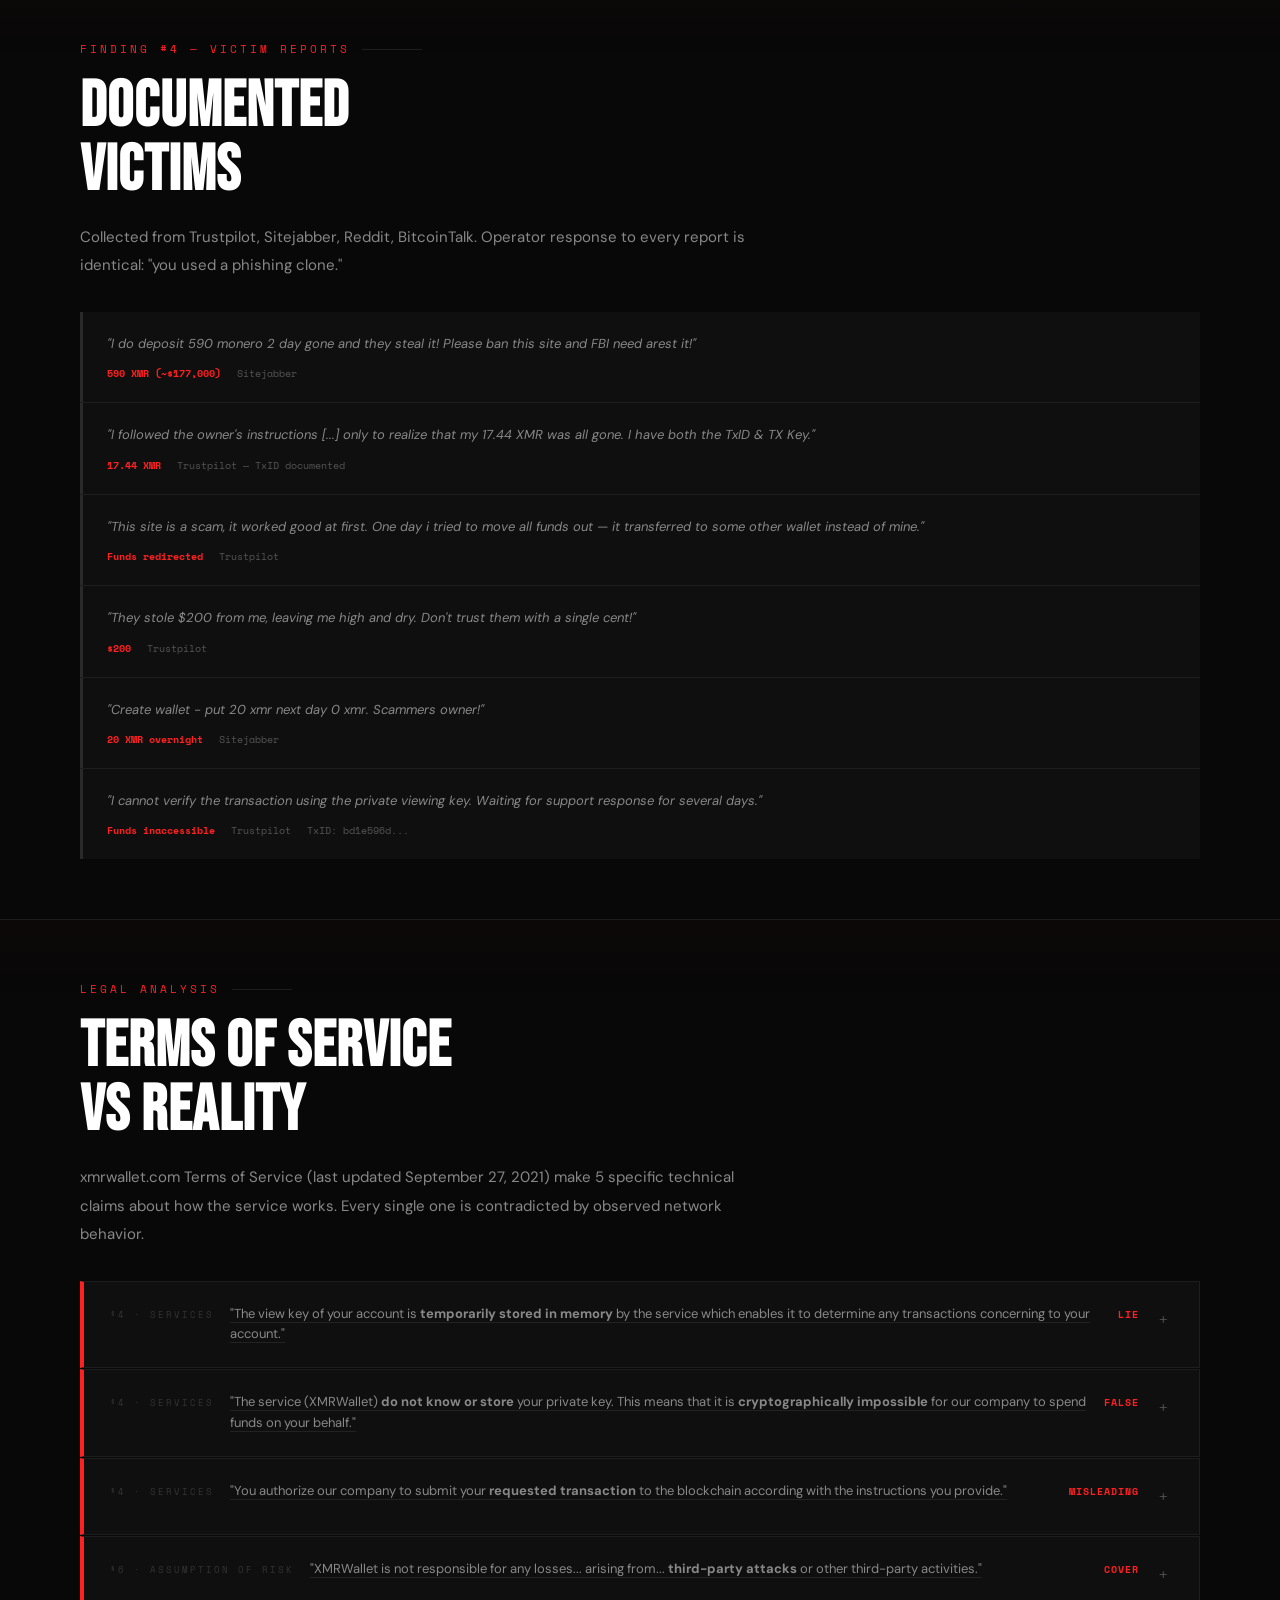
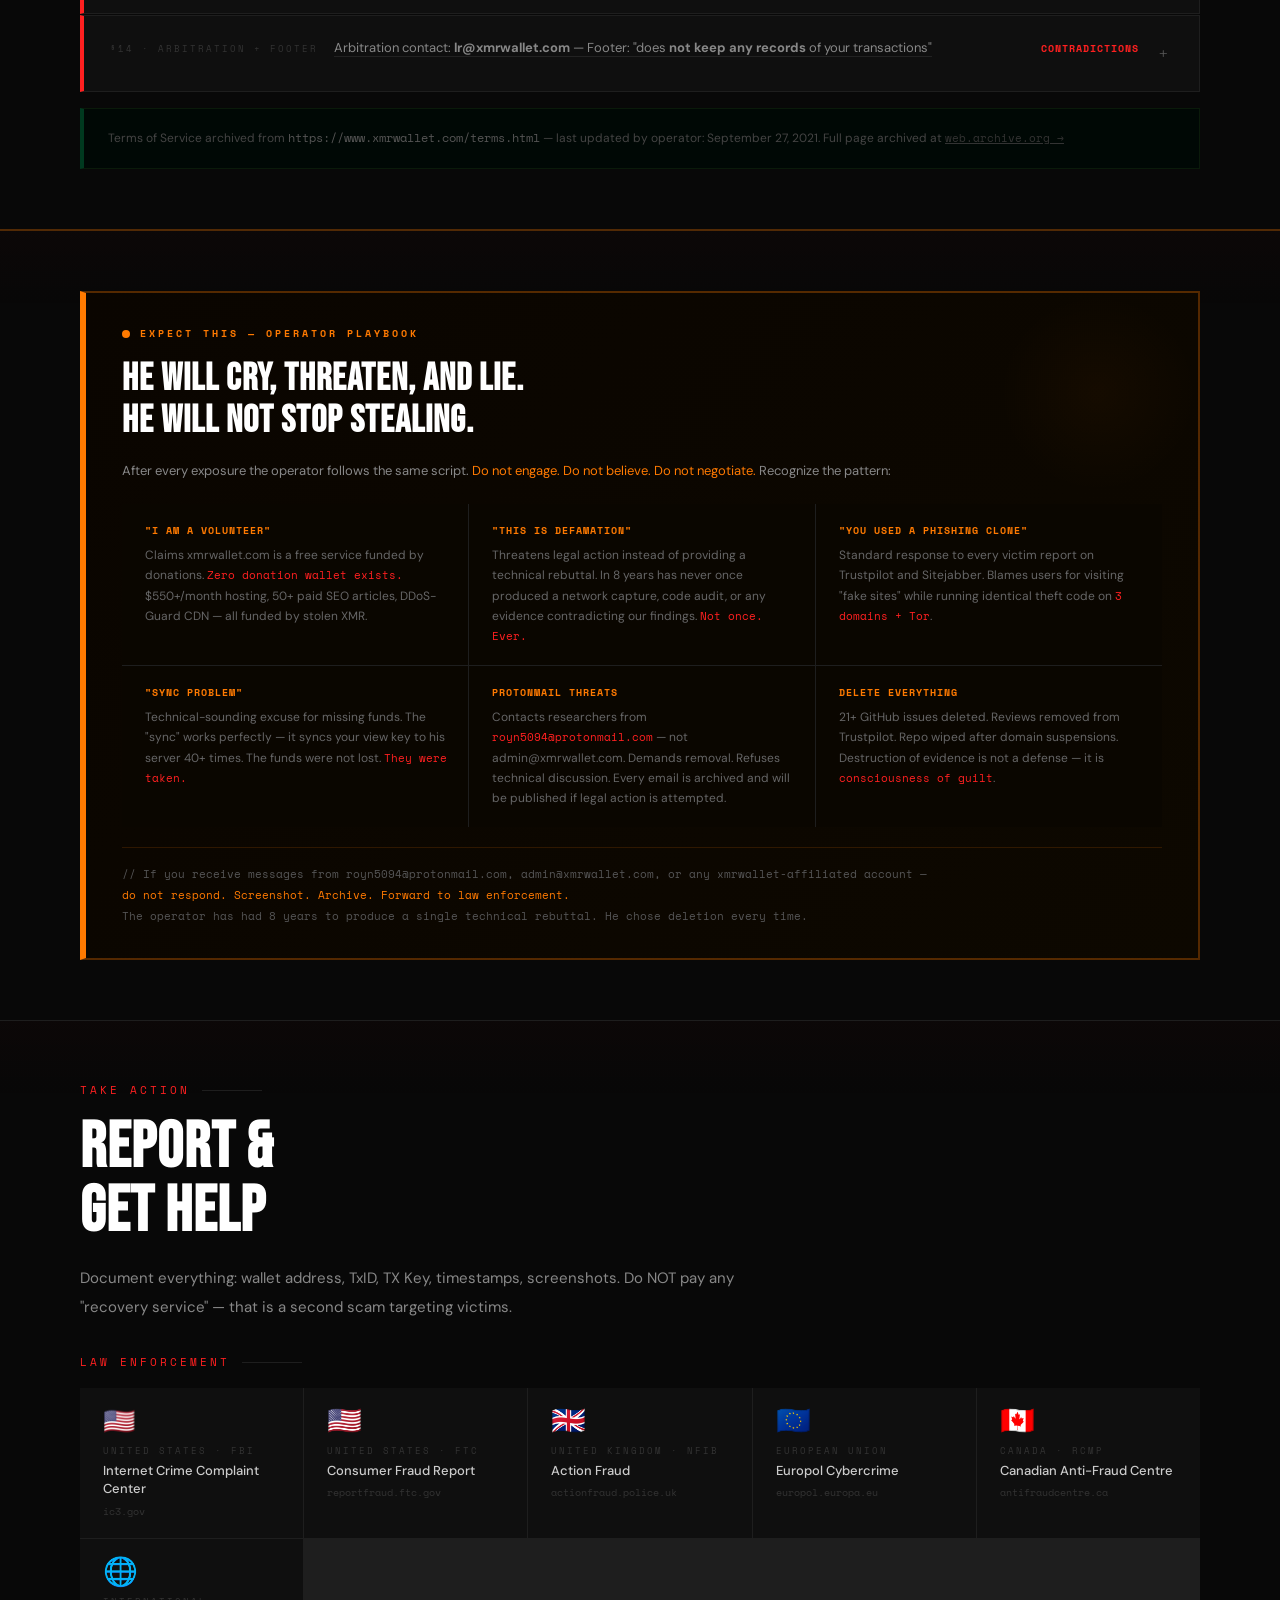
==== commit de6caa35: "Add NameSilo cover-up evidence: dedicated page, operator emails, ICANN complaint links - New page: p" ====
--- a/docs/index.html
+++ b/docs/index.html
@@ -21,7 +21,7 @@
 <meta name="twitter:description" content="Private view key stolen on every request. Transactions hijacked server-side (raw_tx_and_hash.raw=0). 15+ victims, $2M+ stolen. Operator deleted GitHub evidence — we archived it.">
 <meta name="twitter:image" content="https://phishdestroy.github.io/DO-NOT-USE-xmrwallet-com/img/og-image.svg">
 <script type="application/ld+json">{"@context":"https://schema.org","@type":"FAQPage","mainEntity":[{"@type":"Question","name":"Is xmrwallet.com a scam?","acceptedAnswer":{"@type":"Answer","text":"Yes. xmrwallet.com performs server-side transaction hijacking: the client builds a transaction then discards it (raw_tx_and_hash.raw=0), sending only metadata to the server. The server constructs its own transaction and can redirect funds to any address. Additionally, the private view key is transmitted to the server on every API request."}},{"@type":"Question","name":"Who runs xmrwallet.com?","acceptedAnswer":{"@type":"Answer","text":"The operator is identified as Nathalie Roy (Canada). GitHub: nathroy (ID 39167759). Email: admin@xmrwallet.com. Reddit: u/WiseSolution — banned from r/Monero."}},{"@type":"Question","name":"Is xmrwallet.com safe?","acceptedAnswer":{"@type":"Answer","text":"No. xmrwallet.com is not safe. It performs server-side transaction hijacking, collects private view keys, loads 4 Google trackers, uses DDoS-Guard offshore hosting to evade takedowns, and has manipulated reviews on Trustpilot."}},{"@type":"Question","name":"Did xmrwallet.com delete evidence?","acceptedAnswer":{"@type":"Answer","text":"Yes. After PhishDestroy published GitHub issues #35 and #36 documenting server-side TX hijacking and view key theft, and after both escape domains (xmrwallet.biz and xmrwallet.cc) were suspended, the operator (nathroy / Nathalie Roy) deleted the issues and wiped repository content. All evidence was archived before deletion."}},{"@type":"Question","name":"What is the best Monero wallet?","acceptedAnswer":{"@type":"Answer","text":"Use only official wallets: Monero GUI (getmonero.org), Feather Wallet, Monerujo (Android), Cake Wallet (iOS/Android). Never use web wallets requiring your private key."}}]}</script>
-<script type="application/ld+json">{"@context":"https://schema.org","@type":"Article","headline":"xmrwallet.com Scam — Private Key Stolen, Funds Hijacked","author":{"@type":"Organization","name":"PhishDestroy Research","url":"https://github.com/phishdestroy"},"datePublished":"2026-02-13","dateModified":"2026-03-04","description":"xmrwallet.com steals your Monero private view key and hijacks transactions server-side. 15+ victims, $2M+ stolen. Now operating on xmrwallet.net and xmrwallet.me after .cc and .biz suspended. Custom captcha defeated.","publisher":{"@type":"Organization","name":"PhishDestroy Research"},"mainEntityOfPage":"https://phishdestroy.github.io/DO-NOT-USE-xmrwallet-com/"}</script>
+<script type="application/ld+json">{"@context":"https://schema.org","@type":"Article","headline":"xmrwallet.com Scam — Private Key Stolen, Funds Hijacked","author":{"@type":"Organization","name":"PhishDestroy Research","url":"https://github.com/phishdestroy"},"datePublished":"2026-02-13","dateModified":"2026-03-16","description":"xmrwallet.com steals your Monero private view key and hijacks transactions server-side. 15+ victims, $2M+ stolen. Now operating on xmrwallet.net and xmrwallet.me after .cc and .biz suspended. Custom captcha defeated.","publisher":{"@type":"Organization","name":"PhishDestroy Research"},"mainEntityOfPage":"https://phishdestroy.github.io/DO-NOT-USE-xmrwallet-com/"}</script>
 <link rel="preconnect" href="https://fonts.googleapis.com">
 <link href="https://fonts.googleapis.com/css2?family=Space+Mono:wght@400;700&family=Bebas+Neue&family=DM+Sans:ital,wght@0,300;0,400;0,500;1,400&display=swap" rel="stylesheet">
 <link rel="icon" href="data:image/svg+xml,<svg xmlns='http://www.w3.org/2000/svg' viewBox='0 0 32 32'><rect width='32' height='32' fill='%23080808'/><rect width='4' height='32' fill='%23FF2020'/><text x='8' y='24' font-family='monospace' font-size='20' fill='%23FF2020'>⚠</text></svg>">
@@ -234,6 +234,7 @@
   <div class="nav-links">
     <a href="#attack">Attack</a>
     <a href="#coverup">Operator</a>
+    <a href="#namesilo" style="color:var(--red);">NameSilo</a>
     <a href="#escape">Escape Attempt</a>
     <a href="#tracking">Tracking</a>
     <a href="#terms">Terms vs Reality</a>
@@ -495,6 +496,51 @@
   </div>
 </section>
 
+<!-- NAMESILO COVER-UP -->
+<section class="section" id="namesilo">
+  <div class="section-label">Finding #3 — Registrar Complicity</div>
+  <h2 class="section-title reveal">NAMESILO LIED<br>&amp; COVERED FOR THE OPERATOR</h2>
+  <p class="section-intro reveal">Three registrars independently suspended the operator's domains after reviewing the same evidence. NameSilo was the only one that refused — and then fabricated a "compromise" story to justify it.</p>
+
+  <div class="cards reveal">
+    <div class="card"><div class="card-num" style="color:#00cc66">01</div><div class="card-title">3 Registrars Suspended</div><div class="card-body"><strong>xmrwallet.cc</strong> — PDR: SUSPENDED<br><strong>xmrwallet.biz</strong> — WebNic: SUSPENDED<br><strong>xmrwallet.net</strong> — DNS DEAD<br><br>Same evidence, same conclusion. Only NameSilo disagreed.</div></div>
+    <div class="card"><div class="card-num" style="color:var(--red)">02</div><div class="card-title">NameSilo: "The Victim"</div><div class="card-body">NameSilo's response to our abuse report: the operator is <em>"the victim"</em> of a compromise. The site was allegedly hacked. No technical evidence provided. No investigation conducted.</div></div>
+    <div class="card"><div class="card-num" style="color:var(--red)">03</div><div class="card-title">"Subpoena the Registrar"</div><div class="card-body">The operator emailed us on <strong>Feb 17</strong>: <em>"Feel free to subpoena the domain registrar."</em> This was <strong>before</strong> we filed any abuse report with NameSilo. He already knew they would protect him.</div></div>
+    <div class="card"><div class="card-num" style="color:var(--red)">04</div><div class="card-title">Operator's Own Words</div><div class="card-body">Feb 16: <em>"We don't store keys"</em><br>Feb 17: <em>"This is the data we need"</em><br>First person. His site. His code. No hack mentioned. Ever.<br><br>NameSilo's "compromise" story contradicts the operator himself.</div></div>
+    <div class="card"><div class="card-num" style="color:var(--red)">05</div><div class="card-title">VirusTotal Removal</div><div class="card-body">NameSilo actively helped the operator remove VirusTotal security warnings — flagged by <strong>Fortinet, ESET, Sophos</strong> and others. They didn't just ignore the scam. They cleaned up after it.</div></div>
+    <div class="card"><div class="card-num" style="color:var(--orange)">06</div><div class="card-title">File ICANN Complaint</div><div class="card-body">NameSilo's abuse team is compromised or complicit. Report directly to ICANN:<br><br><a href="https://www.icann.org/compliance/complaint" target="_blank" style="color:var(--blue);font-family:var(--mono);font-size:11px;">icann.org/compliance/complaint →</a></div></div>
+  </div>
+
+  <div class="section-label reveal" style="margin-top:40px">Operator Email Timeline — Before NameSilo Got Involved</div>
+  <div class="code-block reveal"><span class="c-muted">// The operator emailed PhishDestroy directly. These are his words.</span>
+<span class="c-muted">// Written BEFORE NameSilo invented the "compromise" story.</span>
+
+<span class="c-val">2026-02-16</span>  <span class="c-yellow">"We don't store seeds or keys, everything is done in your browser locally."</span>
+               <span class="c-red">↑ Live capture: session_key = Base64(private view key). 40+ transmissions per session.</span>
+
+<span class="c-val">2026-02-17</span>  <span class="c-yellow">"This is the data we need to offer the service."</span>
+               <span class="c-red">↑ Contradicts himself in 24 hours. Yesterday: no keys. Today: we need the data.</span>
+
+<span class="c-val">2026-02-17</span>  <span class="c-yellow">"Feel free to subpoena the domain registrar for my information."</span>
+               <span class="c-red">↑ BEFORE any abuse report. He knew NameSilo would protect him.</span>
+
+<span class="c-val">2026-02-23</span>  <span class="c-yellow">"I've hired a lawyer and a private investigator."</span>
+               <span class="c-red">↑ Sent the day .cc and .biz were suspended. Lawyer never appeared.</span>
+               <span class="c-red">↑ Also claimed "Trezor and Ledger also get their view keys." Trezor is a hardware wallet.</span>
+
+<span class="c-muted">// Zero technical rebuttals in any email. Just threats and lies.</span>
+<span class="c-muted">// NameSilo later said "compromised." The operator never said "hacked." Not once.</span>
+<span class="c-red">// The "compromise" was fabricated after NameSilo needed an excuse to close the case.</span></div>
+
+  <div class="warning-box reveal" style="margin-top:32px">
+    <div class="warning-box-title">Full Email Evidence + Analysis</div>
+    <p>The complete email exchange with screenshots is published in our articles and on a <a href="posts/post-namesilo-xmrwallet-coverup.html" style="color:var(--blue)">dedicated page →</a><br><br>
+    <a href="https://phishdestroy.medium.com/xmrwallet-com-2953f35b8a79" target="_blank" style="color:var(--blue);font-family:var(--mono);font-size:12px;">Medium: xmrwallet.com — Full Investigation →</a><br>
+    <a href="https://dev.to/phishdestroy/xmrwallet-com-scam" target="_blank" style="color:var(--blue);font-family:var(--mono);font-size:12px;">dev.to: xmrwallet.com Scam Exposed →</a>
+    </p>
+  </div>
+</section>
+
 <!-- ESCAPE ATTEMPT -->
 <section class="section" id="escape">
   <div class="section-label">Plot Twist</div>
@@ -513,7 +559,7 @@
     <span style="color:rgba(255,80,80,0.7);">xmrwallet.me</span> <span style="color:#2a2a2a;">—</span> <span style="color:#444;">Registered 2026-02-26. Key-Systems GmbH. Same IP as .cc (185.129.100.248). 10yr prepaid.</span><br>
     <span style="color:#ff7a00;">captcha</span> <span style="color:#2a2a2a;">—</span> <span style="color:#444;">Custom PoW + slider captcha deployed across all domains. New developer involved. <a href="posts/post-xmrwallet-captcha-defeated.html" style="color:#ff7a00;text-decoration:none;">Reverse-engineered and defeated →</a></span><br><br>
     <span style="color:var(--red)">Operator response:</span> <span style="color:#666;">deleted GitHub issues, wiped repo content, panicked. Cached evidence preserved below and at <a href="deleted.html" style="color:#555">Deleted Issues Archive →</a></span><br><br>
-    <span style="color:#2a2a2a;">// xmrwallet.com still active. NameSilo has not yet acted. Keep reporting.</span>
+    <span style="color:#2a2a2a;">// xmrwallet.com still active. NameSilo sided with the operator. <a href="#namesilo" style="color:#333;text-decoration:underline;">Full details below →</a></span>
   </div>
 
   <style>
@@ -1181,11 +1227,18 @@
       <div class="rpt-url">spamhaus.org</div>
     </a>
 
-    <a class="rpt-card" href="mailto:abuse@namesilo.com">
+    <a class="rpt-card" href="mailto:abuse@namesilo.com" style="border-color:rgba(255,32,32,0.3);">
       <span class="rpt-flag">📧</span>
-      <div class="rpt-country">Domain Registrar</div>
+      <div class="rpt-country" style="color:var(--red);">⚠ Sided with operator — <a href="#namesilo" style="color:var(--red);">details</a></div>
       <div class="rpt-name">NameSilo Abuse</div>
       <div class="rpt-url">abuse@namesilo.com</div>
+    </a>
+
+    <a class="rpt-card" href="https://www.icann.org/compliance/complaint" target="_blank" style="border-color:rgba(255,122,0,0.3);">
+      <span class="rpt-flag">🏛️</span>
+      <div class="rpt-country" style="color:var(--orange);">Bypass NameSilo — report directly</div>
+      <div class="rpt-name">ICANN Complaint</div>
+      <div class="rpt-url">icann.org/compliance/complaint</div>
     </a>
 
     <a class="rpt-card" href="mailto:abuse@ddos-guard.net">
@@ -1214,6 +1267,27 @@
       <div class="rpt-country">Blockchain Intelligence</div>
       <div class="rpt-name">Chainalysis</div>
       <div class="rpt-url">chainalysis.com</div>
+    </a>
+
+    <a class="rpt-card" href="https://phishdestroy.medium.com/xmrwallet-com-2953f35b8a79" target="_blank">
+      <span class="rpt-flag">📰</span>
+      <div class="rpt-country">Full Investigation Article</div>
+      <div class="rpt-name">Medium — PhishDestroy</div>
+      <div class="rpt-url">phishdestroy.medium.com</div>
+    </a>
+
+    <a class="rpt-card" href="https://dev.to/phishdestroy/xmrwallet-com-scam" target="_blank">
+      <span class="rpt-flag">📰</span>
+      <div class="rpt-country">Technical Writeup</div>
+      <div class="rpt-name">dev.to — PhishDestroy</div>
+      <div class="rpt-url">dev.to/phishdestroy</div>
+    </a>
+
+    <a class="rpt-card" href="posts/post-namesilo-xmrwallet-coverup.html">
+      <span class="rpt-flag">🏛️</span>
+      <div class="rpt-country">NameSilo Cover-Up Analysis</div>
+      <div class="rpt-name">NameSilo Lied — Proof</div>
+      <div class="rpt-url">Operator emails vs NameSilo claims</div>
     </a>
 
   </div>
